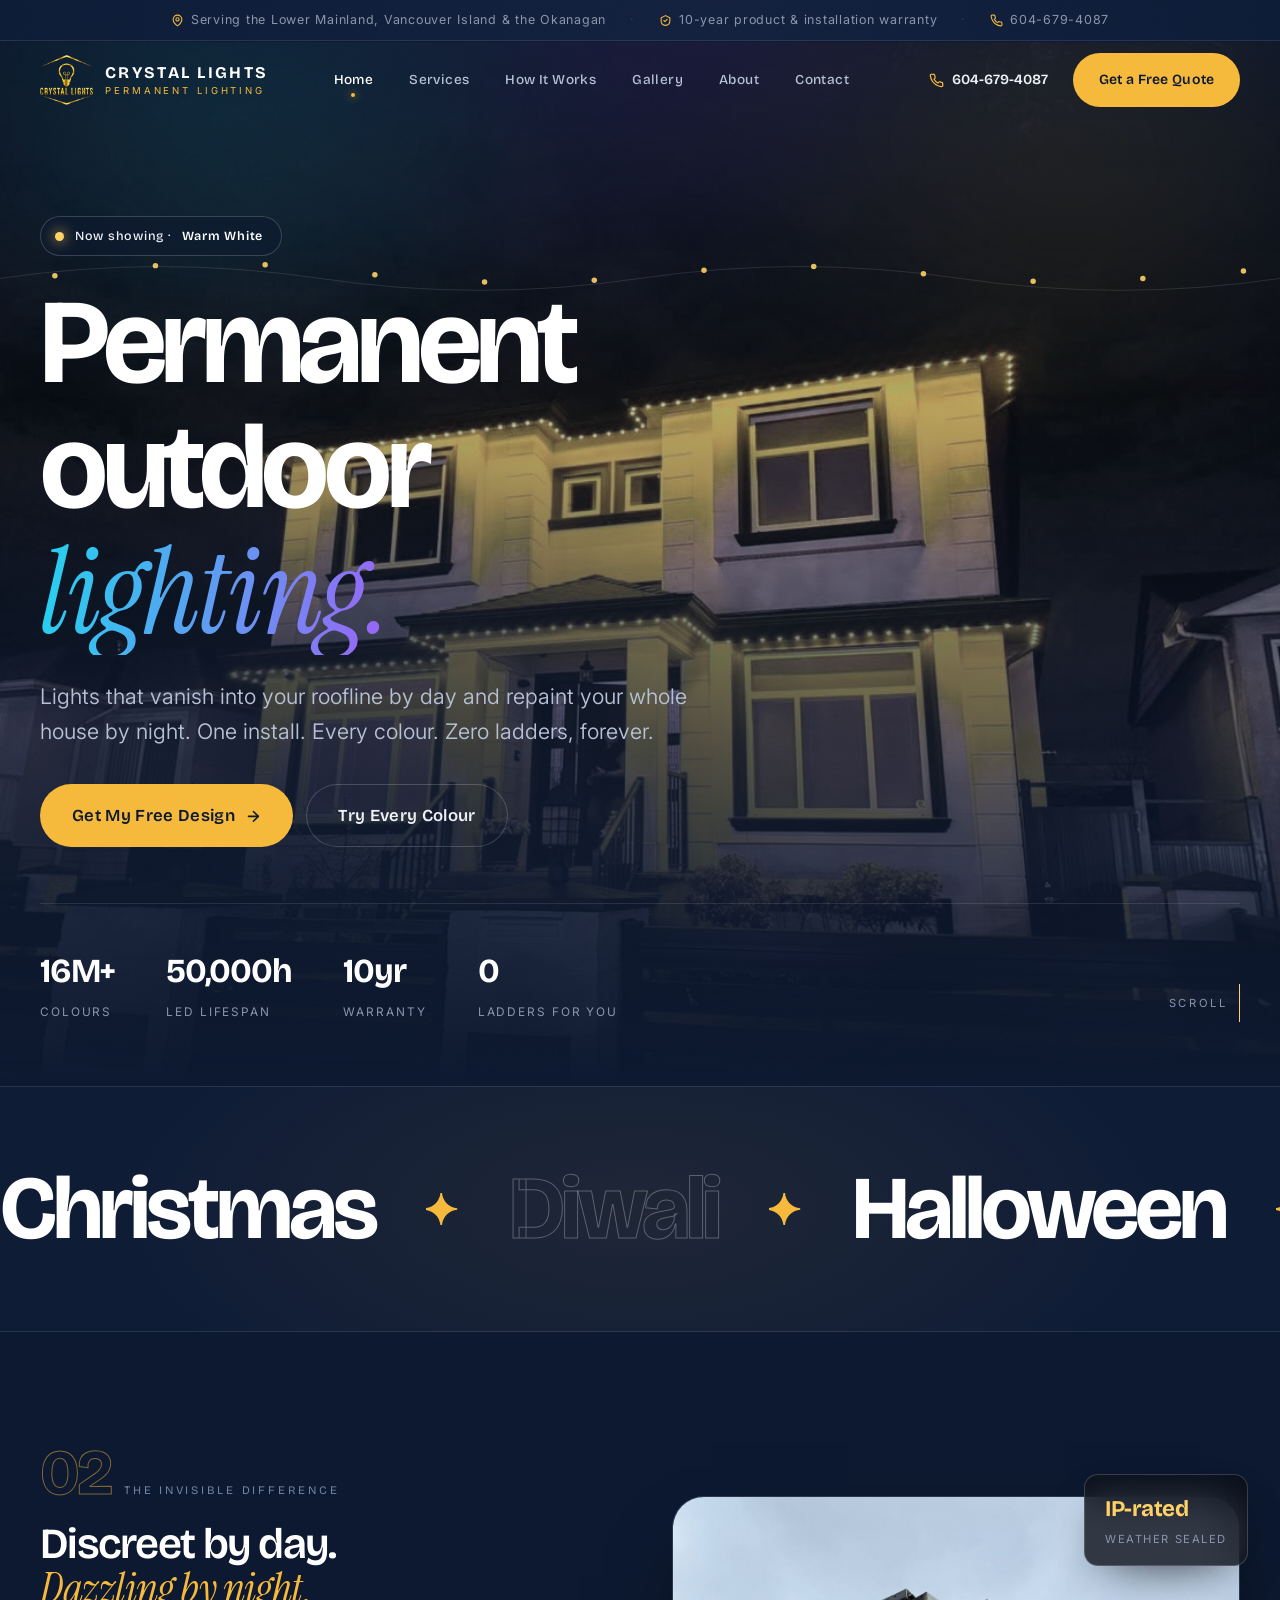
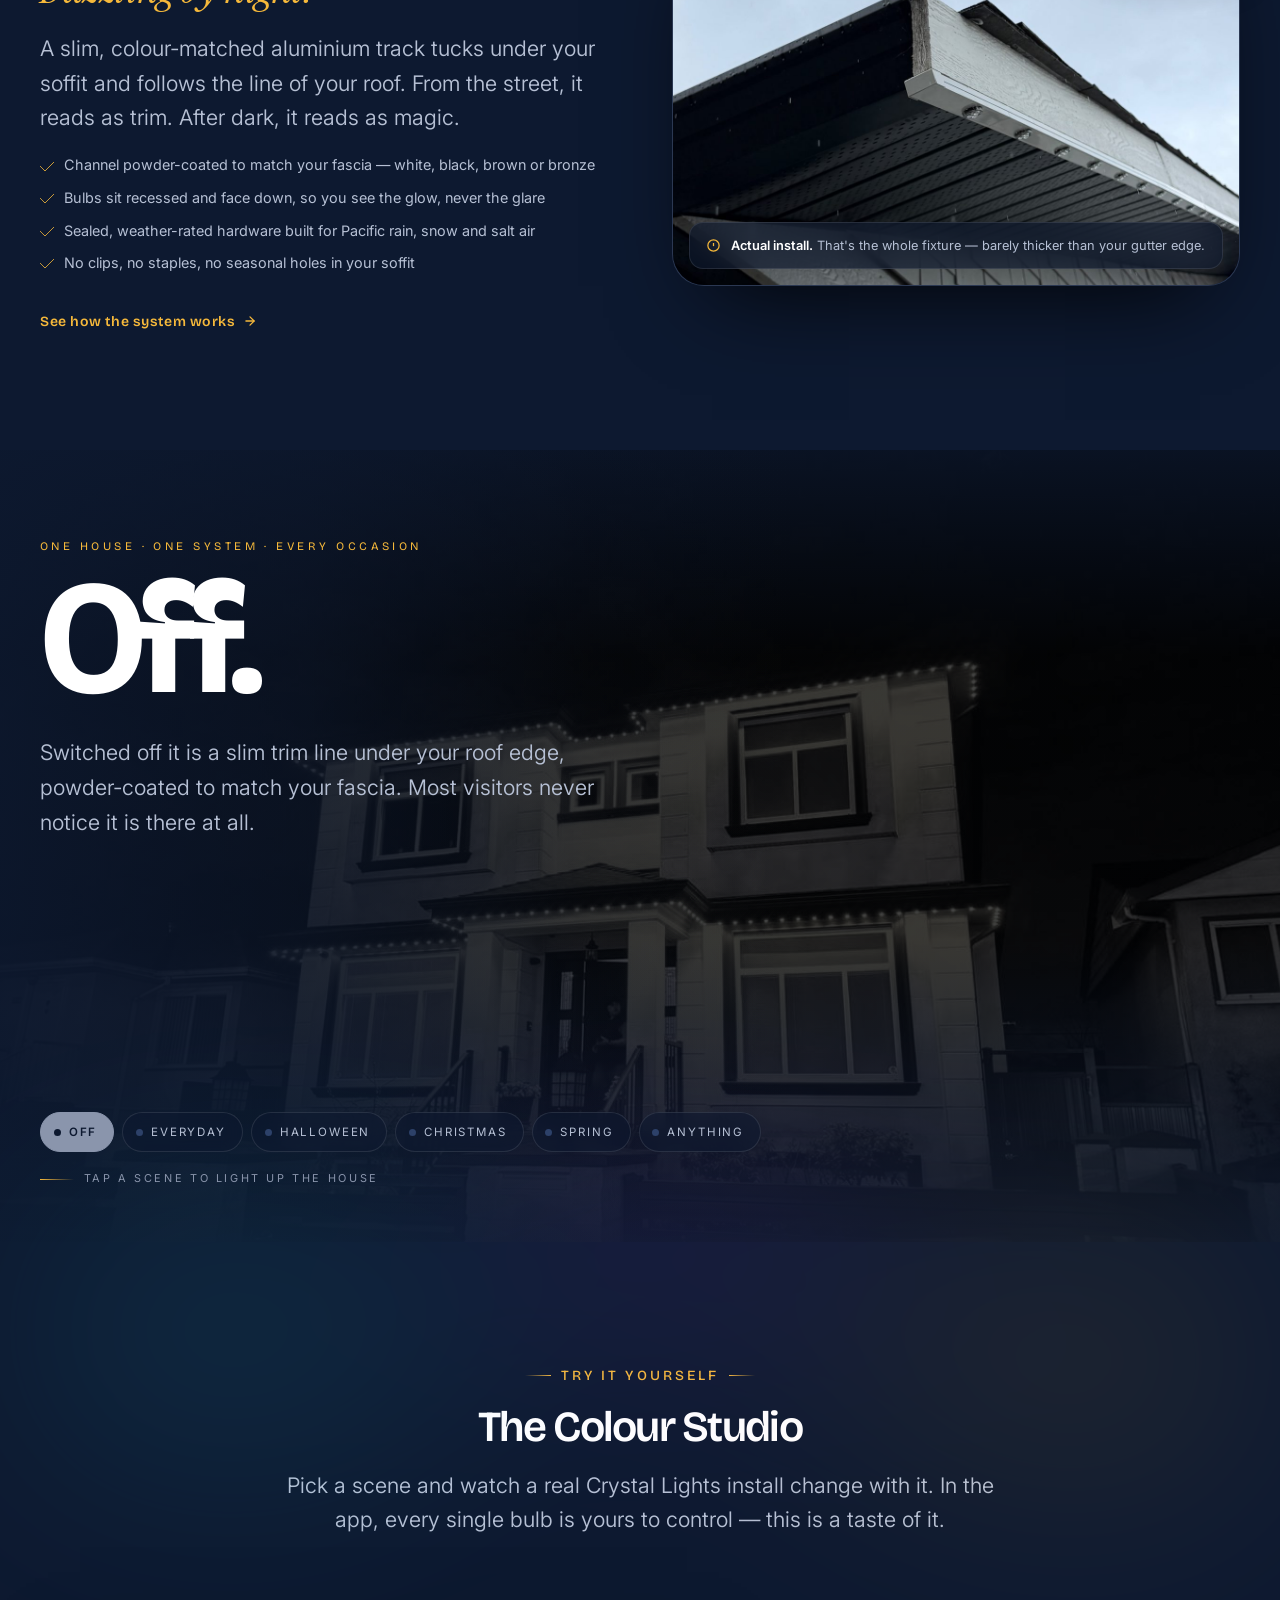
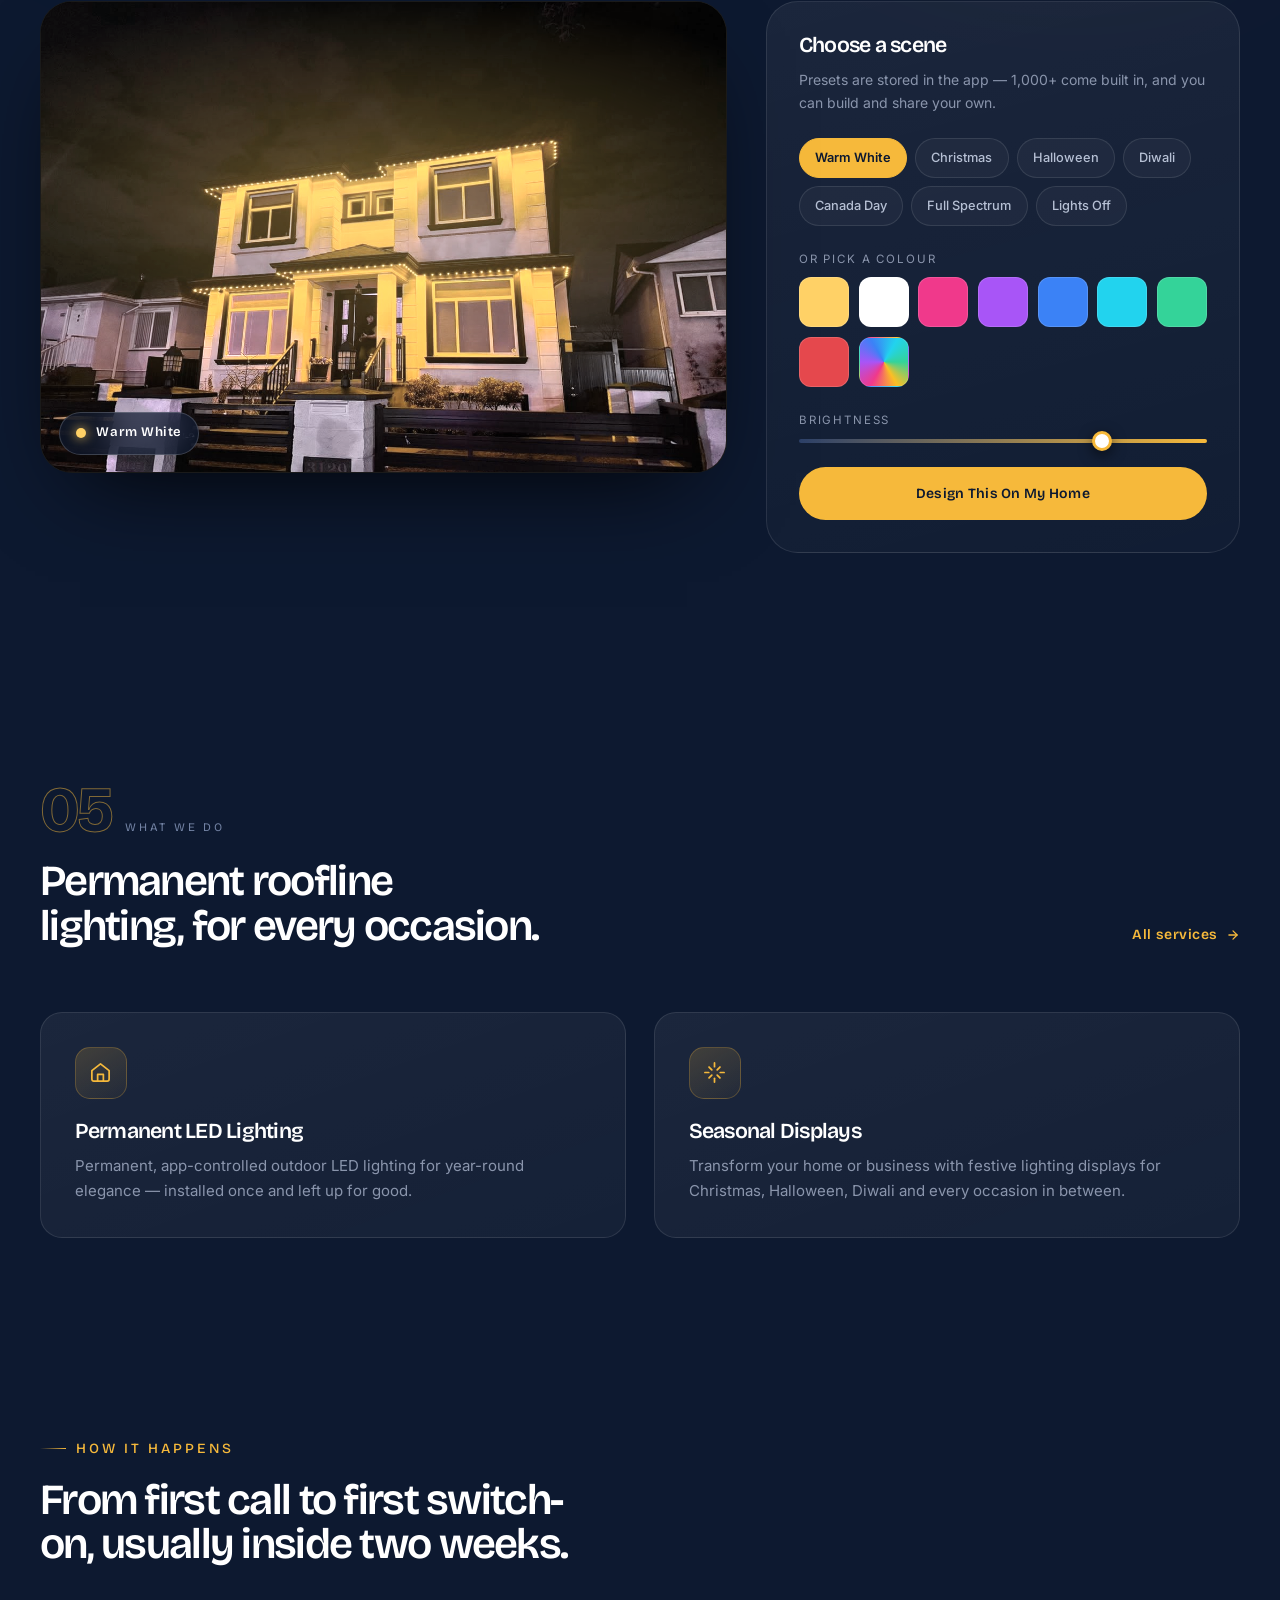
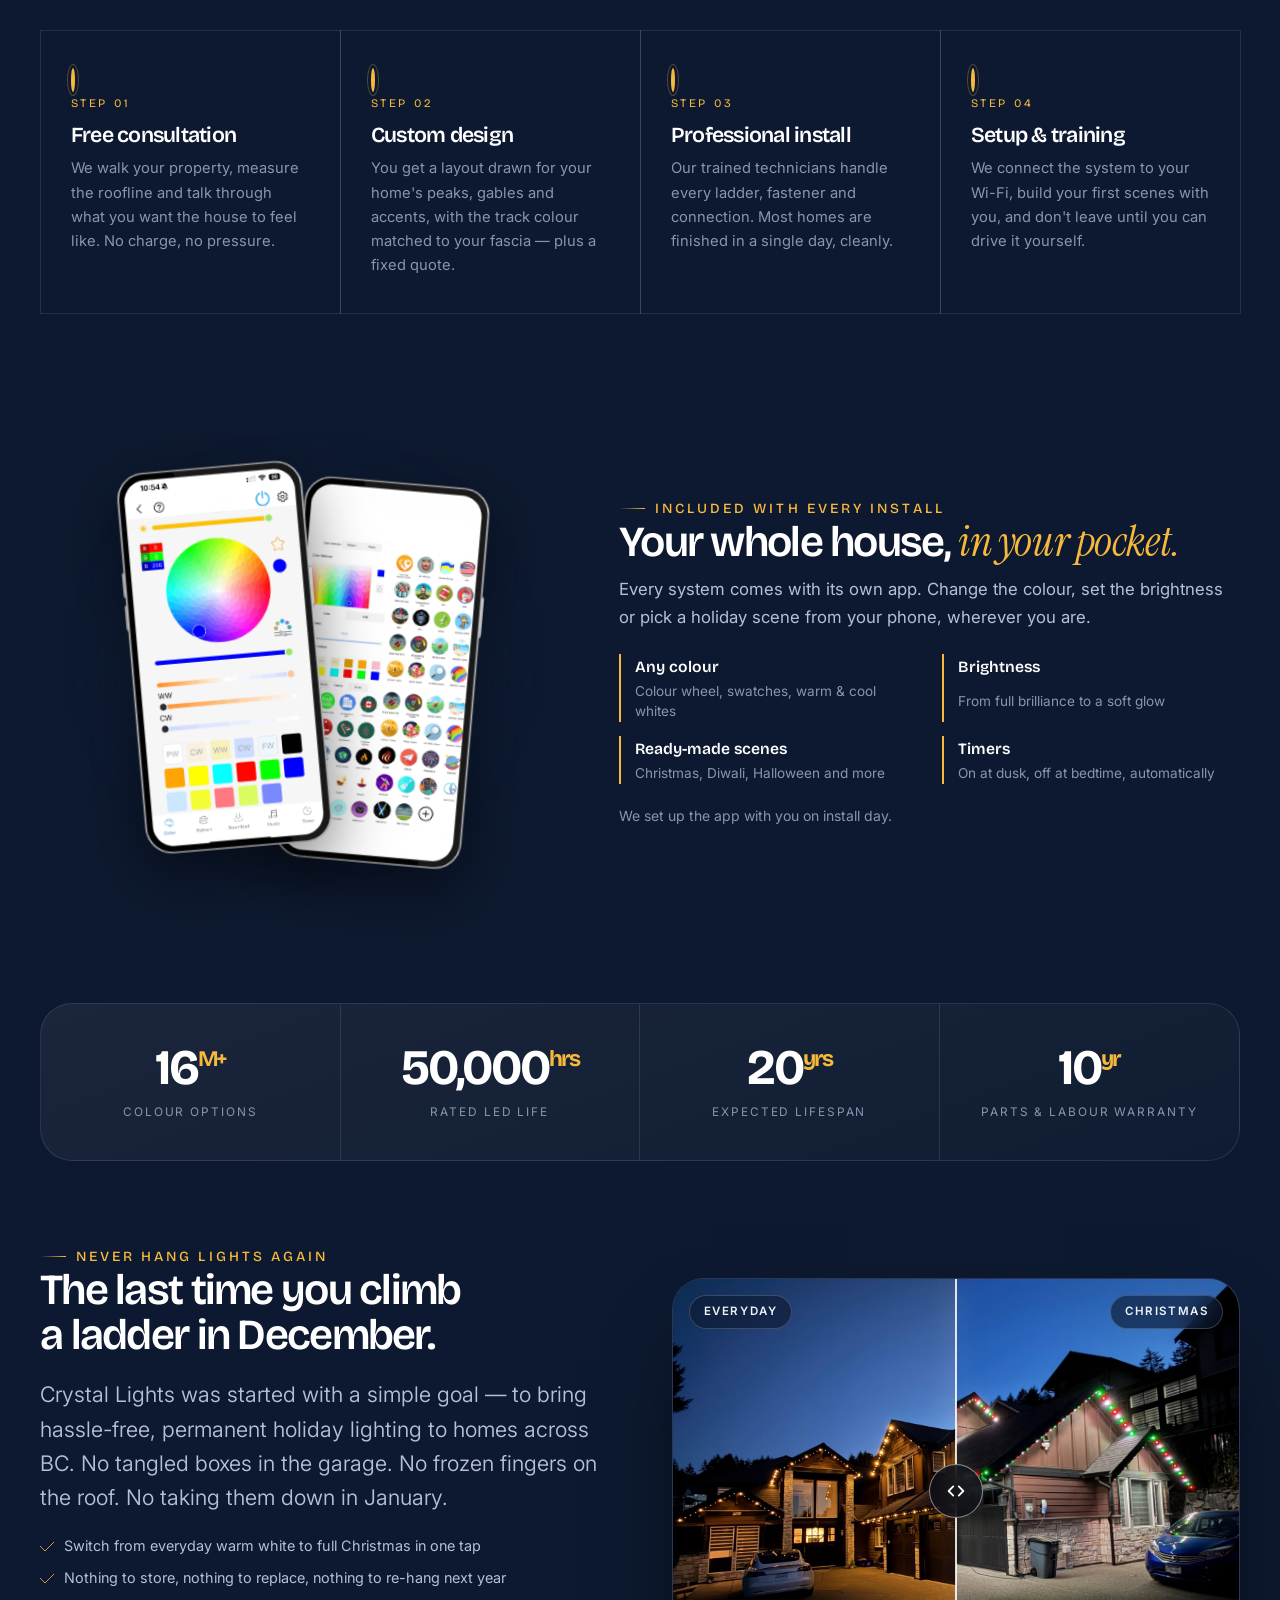
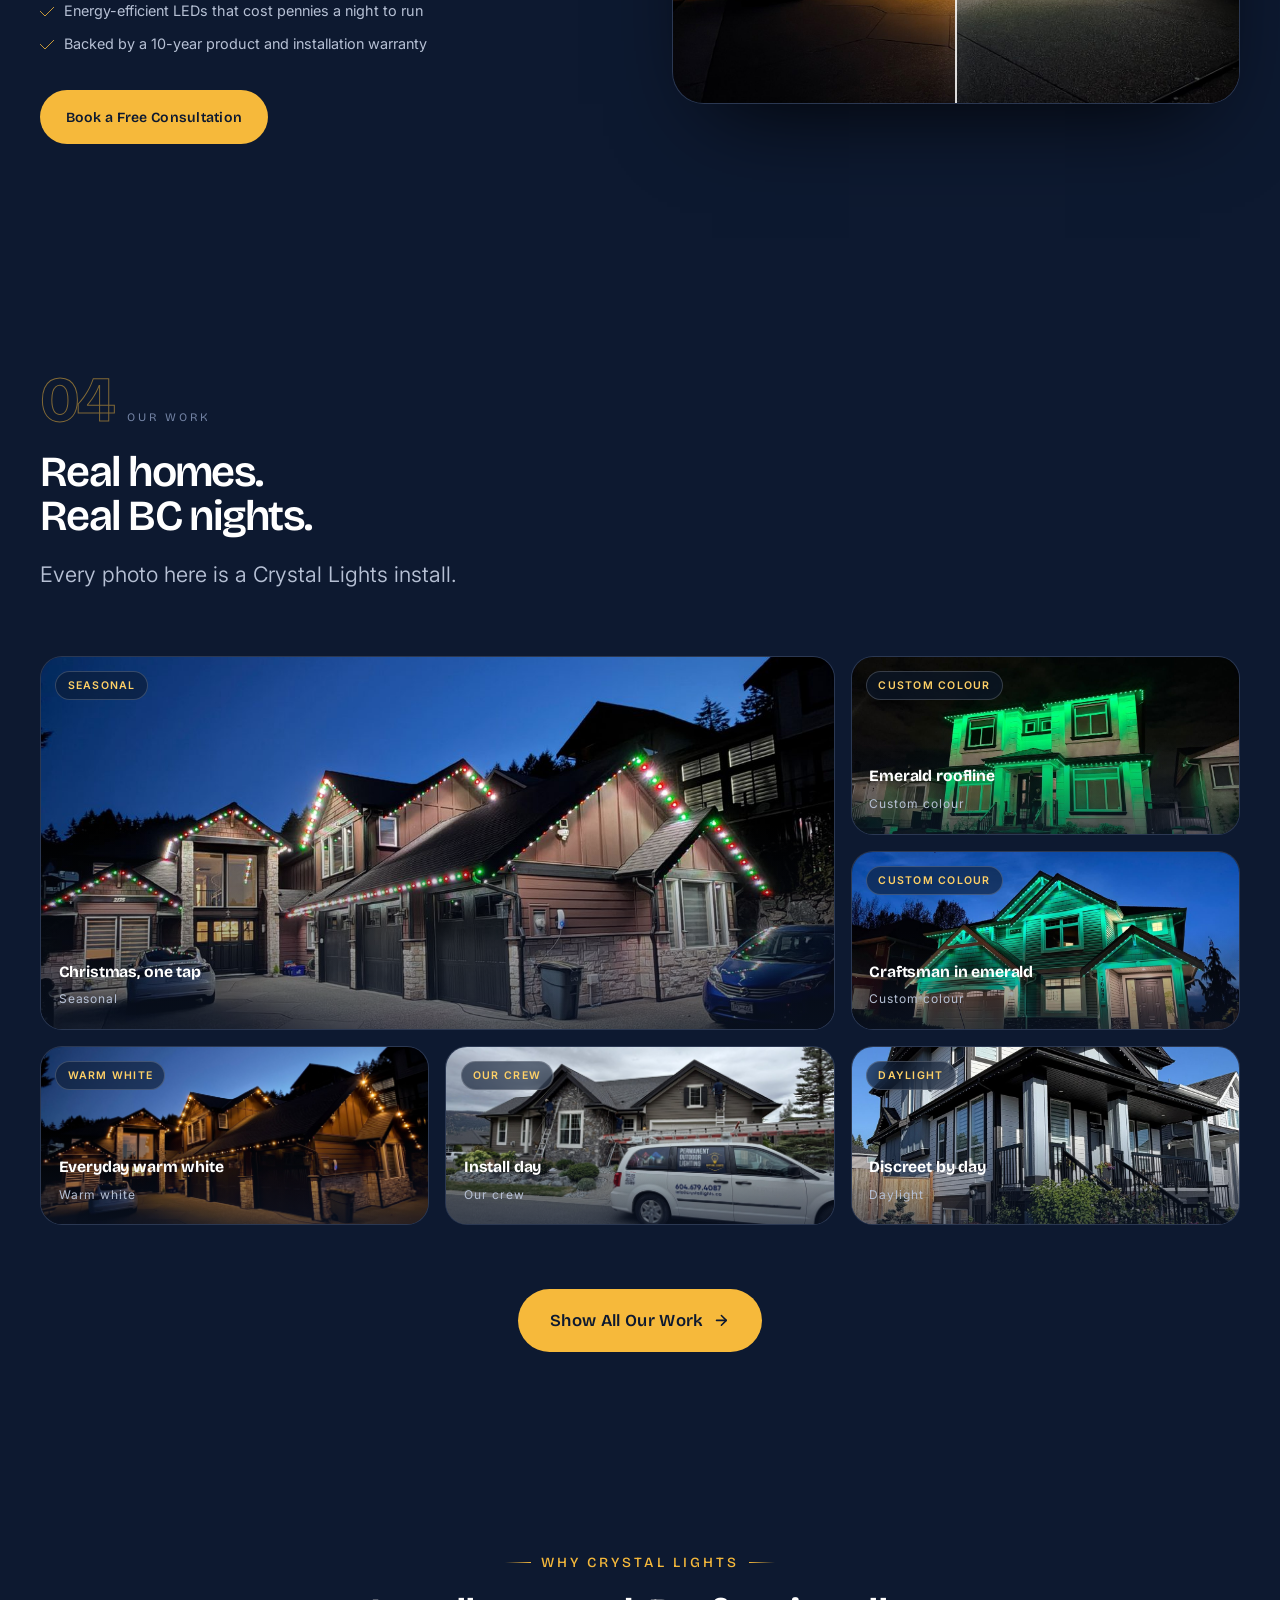
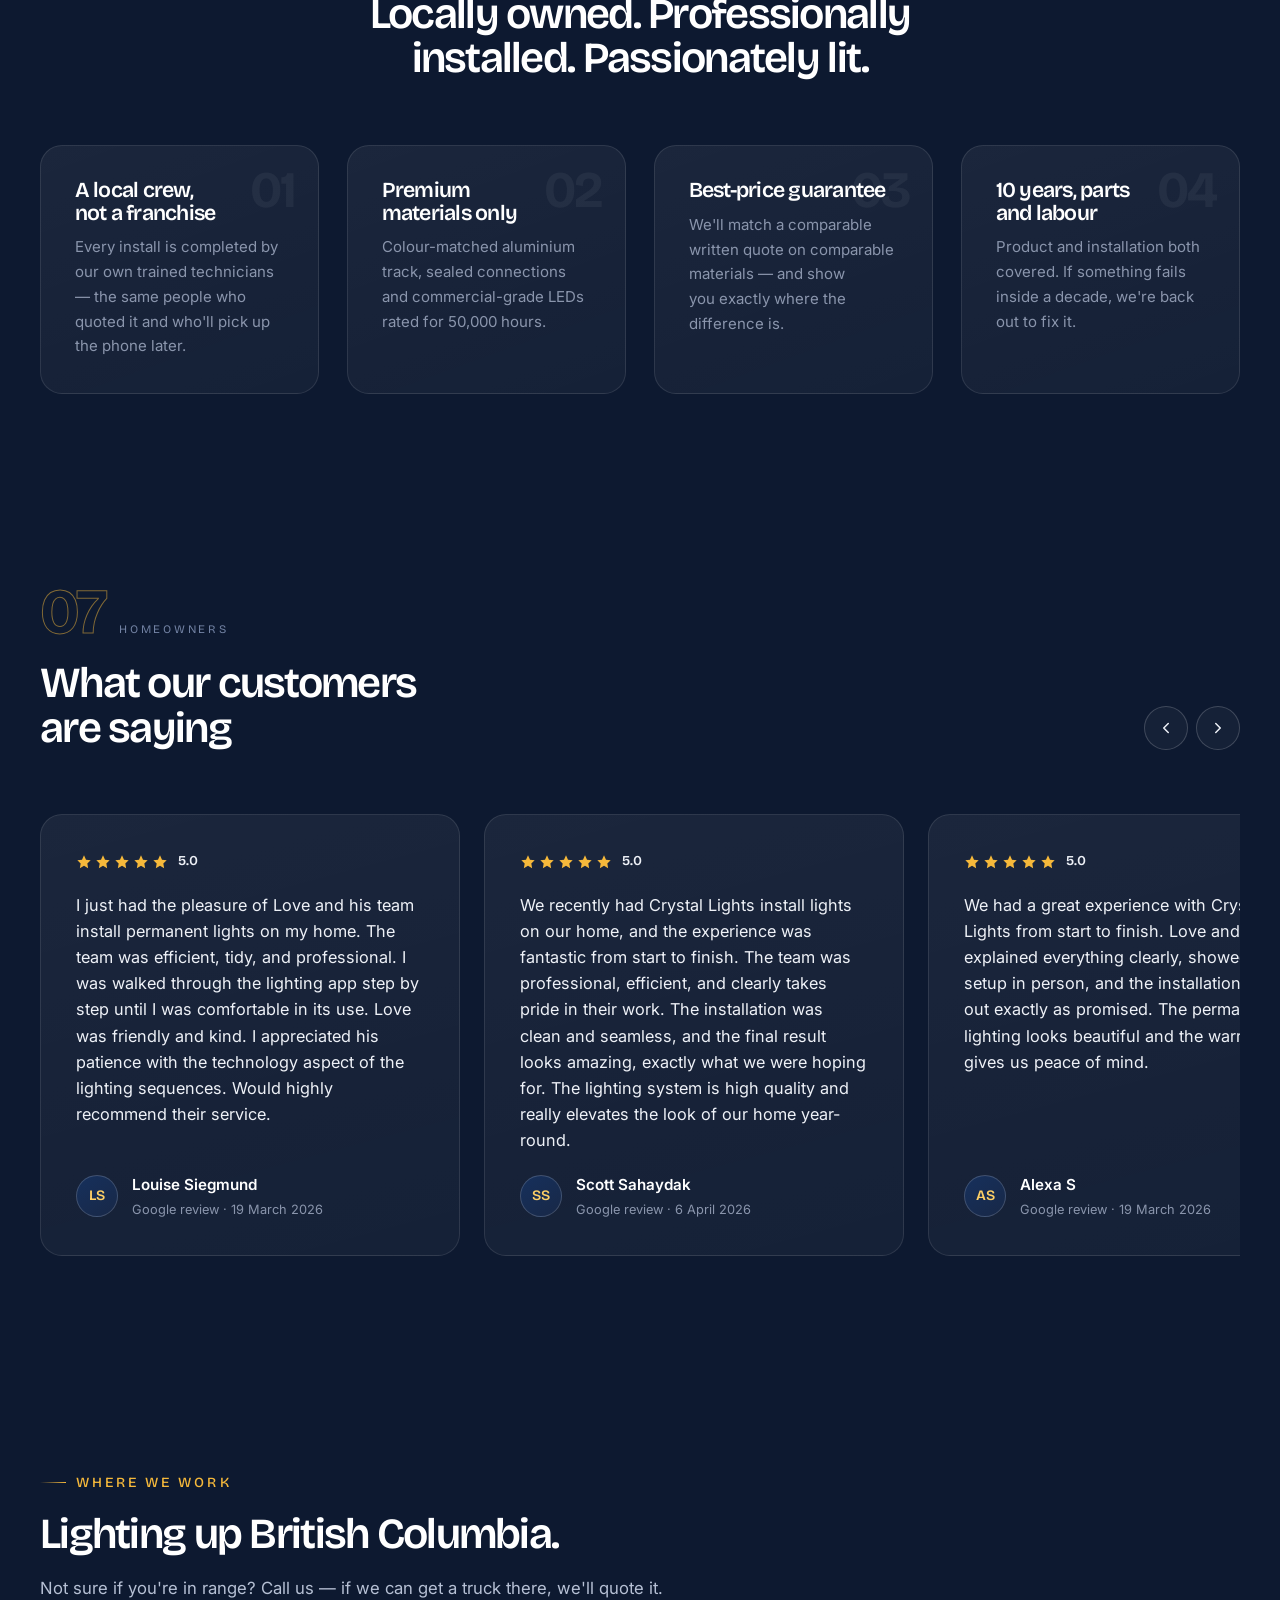
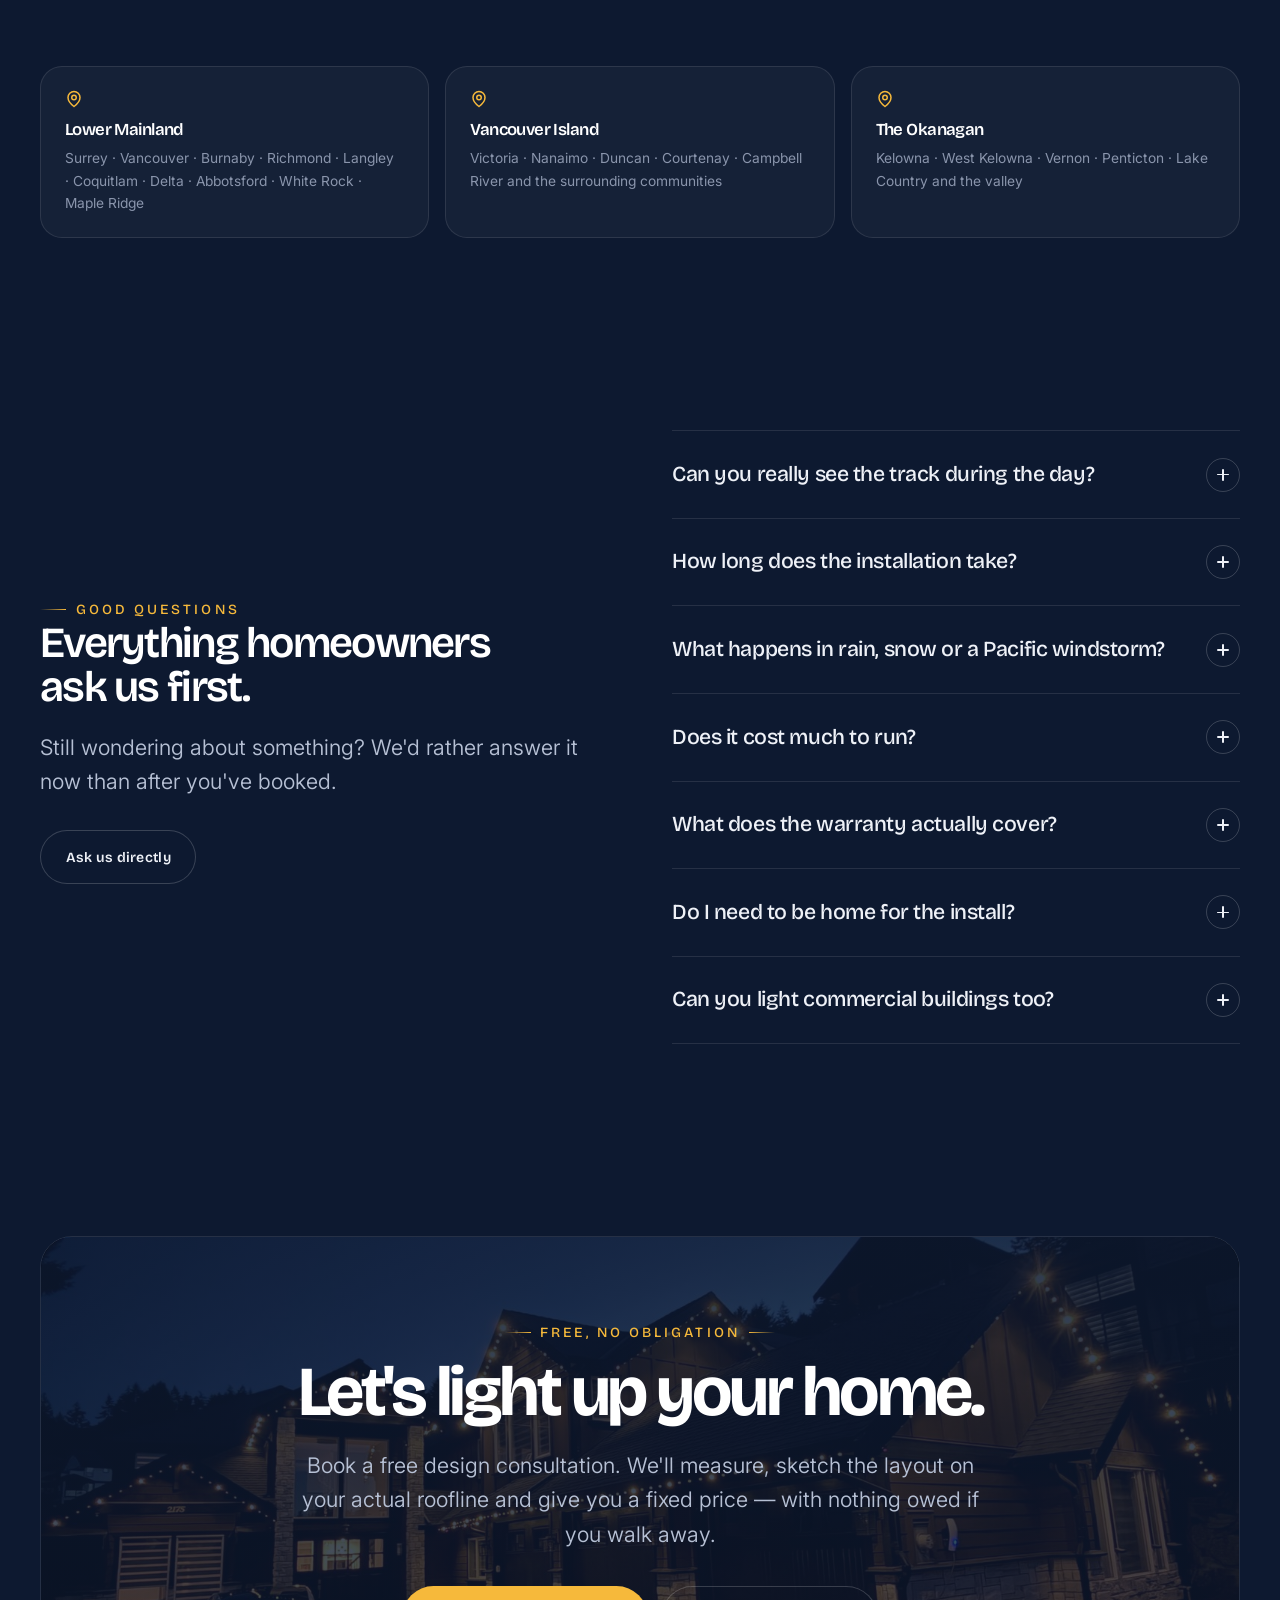
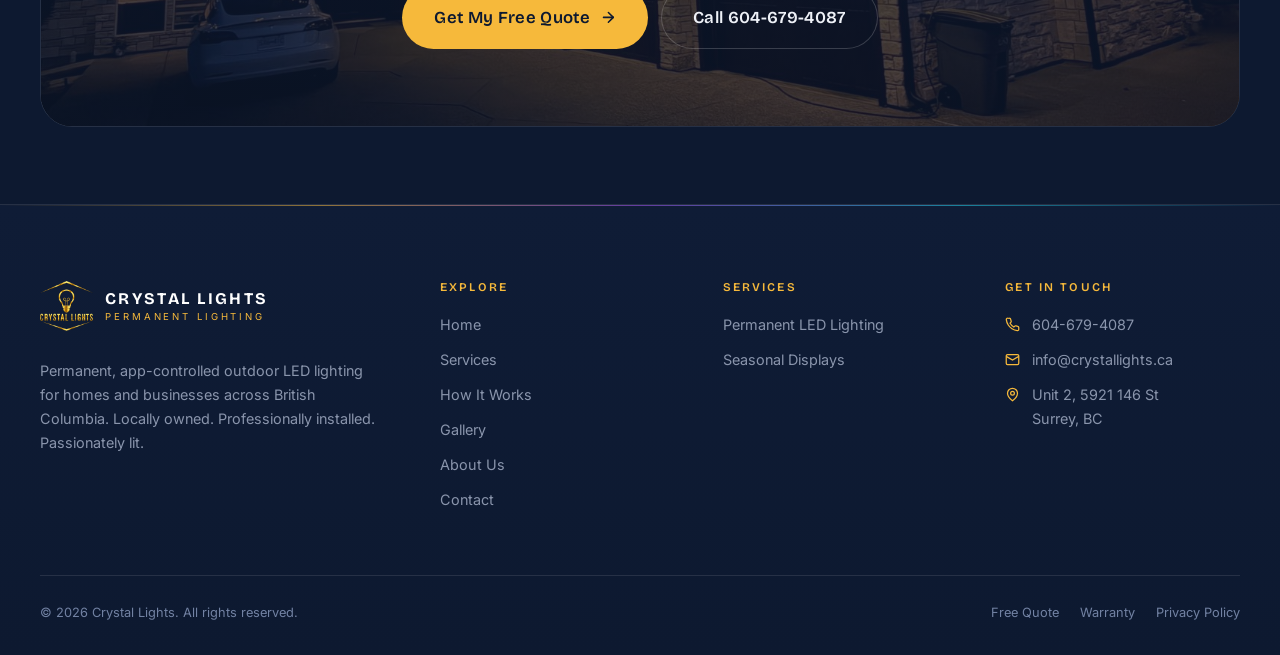
==== index.html @ 899b17d7 "Client revisions: hero copy, app section, scenes, gallery, quote form, reviews Homepage - Hero headl" ====
<!DOCTYPE html>
<html lang="en-CA">
<head>
<meta charset="utf-8">
<meta name="viewport" content="width=device-width, initial-scale=1">
<title>Crystal Lights | Permanent Outdoor LED Lighting in British Columbia</title>
<meta name="description" content="Permanent, app-controlled outdoor LED lighting for BC homes. Invisible by day, brilliant by night. 16 million colours, 10-year warranty, professionally installed across the Lower Mainland, Vancouver Island and the Okanagan.">
<meta name="theme-color" content="#0D1930">
<link rel="canonical" href="https://crystallights.ca/">

<meta property="og:type" content="website">
<meta property="og:title" content="Crystal Lights | Permanent Outdoor LED Lighting in BC">
<meta property="og:description" content="No ladders. No tangles. No taking them down. One professional install, endless colour — controlled from your phone.">
<meta property="og:image" content="assets/img/gallery/home-green.jpg">
<meta property="og:url" content="https://crystallights.ca/">

<link rel="preconnect" href="https://fonts.googleapis.com">
<link rel="preconnect" href="https://fonts.gstatic.com" crossorigin>
<link href="https://fonts.googleapis.com/css2?family=Bricolage+Grotesque:opsz,wght@12..96,300..800&family=Inter:wght@300;400;500;600;700&family=Instrument+Serif:ital@0;1&display=swap" rel="stylesheet">
<link rel="icon" type="image/png" href="assets/img/favicon.png">
<link rel="stylesheet" href="assets/css/style.css?v=20260917c">

<script type="application/ld+json">
{
  "@context": "https://schema.org",
  "@type": "HomeAndConstructionBusiness",
  "name": "Crystal Lights",
  "description": "Permanent, app-controlled outdoor LED lighting installed across British Columbia.",
  "url": "https://crystallights.ca/",
  "telephone": "+1-604-679-4087",
  "email": "info@crystallights.ca",
  "address": {
    "@type": "PostalAddress",
    "streetAddress": "Unit 2, 5921 146 St",
    "addressLocality": "Surrey",
    "addressRegion": "BC",
    "addressCountry": "CA"
  },
  "areaServed": ["Lower Mainland, BC", "Vancouver Island, BC", "Okanagan, BC"],
  "slogan": "Bring Your Home to Life — Every Night"
}
</script>
</head>
<body>
<div class="grain" aria-hidden="true"></div>
<a class="skip-link" href="#main">Skip to content</a>

<!-- Lights-on intro: runs once per session, skippable, removed from the DOM after. -->
<div class="ignite" data-ignite aria-hidden="true">
  <span class="ignite__mark">Crystal Lights</span>
</div>

<!-- ========================= TOP BAR ========================= -->
<div class="topbar">
  <div class="shell topbar__inner">
    <span class="topbar__item">
      <svg viewBox="0 0 24 24" fill="none" stroke="currentColor" stroke-width="2" stroke-linecap="round"><path d="M20 10c0 6-8 12-8 12s-8-6-8-12a8 8 0 0 1 16 0Z"/><circle cx="12" cy="10" r="3"/></svg>
      Serving the Lower Mainland, Vancouver Island &amp; the Okanagan
    </span>
    <span class="topbar__sep">·</span>
    <span class="topbar__item topbar__item--hide-sm">
      <svg viewBox="0 0 24 24" fill="none" stroke="currentColor" stroke-width="2" stroke-linecap="round"><path d="m9 12 2 2 4-4"/><path d="M12 3 4 7v6c0 5 3.5 7.7 8 8 4.5-.3 8-3 8-8V7l-8-4Z"/></svg>
      10-year product &amp; installation warranty
    </span>
    <span class="topbar__sep">·</span>
    <a class="topbar__item topbar__item--hide-sm" href="tel:+16046794087">
      <svg viewBox="0 0 24 24" fill="none" stroke="currentColor" stroke-width="2" stroke-linecap="round"><path d="M22 16.9v3a2 2 0 0 1-2.2 2 19.8 19.8 0 0 1-8.6-3.1 19.5 19.5 0 0 1-6-6A19.8 19.8 0 0 1 2.1 4.2 2 2 0 0 1 4.1 2h3a2 2 0 0 1 2 1.7c.1 1 .4 1.9.7 2.8a2 2 0 0 1-.5 2.1L8.1 9.9a16 16 0 0 0 6 6l1.3-1.2a2 2 0 0 1 2.1-.5c.9.3 1.8.6 2.8.7a2 2 0 0 1 1.7 2Z"/></svg>
      604-679-4087
    </a>
  </div>
</div>

<!-- ========================= HEADER ========================= -->
<header class="site-header">
  <div class="shell nav">
    <a class="brand" href="index.html" aria-label="Crystal Lights — home">
      <img class="brand__img" src="assets/img/logo.png" alt="" aria-hidden="true" width="170" height="160">
      <span class="brand__text">
        <span class="brand__name">Crystal Lights</span>
        <span class="brand__tag">Permanent Lighting</span>
      </span>
    </a>

    <nav aria-label="Primary">
      <ul class="nav__menu">
        <li><a class="nav__link" href="index.html" aria-current="page">Home</a></li>
        <li><a class="nav__link" href="services.html">Services</a></li>
        <li><a class="nav__link" href="how-it-works.html">How It Works</a></li>
        <li><a class="nav__link" href="gallery.html">Gallery</a></li>
        <li><a class="nav__link" href="about.html">About</a></li>
        <li><a class="nav__link" href="contact.html">Contact</a></li>
      </ul>
    </nav>

    <div class="nav__actions">
      <a class="nav__phone" href="tel:+16046794087">
        <svg viewBox="0 0 24 24" fill="none" stroke="currentColor" stroke-width="2" stroke-linecap="round"><path d="M22 16.9v3a2 2 0 0 1-2.2 2 19.8 19.8 0 0 1-8.6-3.1 19.5 19.5 0 0 1-6-6A19.8 19.8 0 0 1 2.1 4.2 2 2 0 0 1 4.1 2h3a2 2 0 0 1 2 1.7c.1 1 .4 1.9.7 2.8a2 2 0 0 1-.5 2.1L8.1 9.9a16 16 0 0 0 6 6l1.3-1.2a2 2 0 0 1 2.1-.5c.9.3 1.8.6 2.8.7a2 2 0 0 1 1.7 2Z"/></svg>
        604-679-4087
      </a>
      <a class="btn" href="contact.html">Get a Free Quote</a>
      <button class="burger" type="button" data-burger aria-expanded="false" aria-label="Open menu" aria-controls="drawer">
        <span></span><span></span><span></span>
      </button>
    </div>
  </div>
</header>

<!-- ========================= MOBILE DRAWER ========================= -->
<div class="drawer" id="drawer" data-drawer>
  <div class="drawer__top">
    <span class="brand">
      <img class="brand__img" src="assets/img/logo.png" alt="" aria-hidden="true" width="170" height="160">
      <span class="brand__text">
        <span class="brand__name">Crystal Lights</span>
        <span class="brand__tag">Permanent Lighting</span>
      </span>
    </span>
    <button class="burger" type="button" data-drawer-close aria-expanded="true" aria-label="Close menu">
      <span></span><span></span><span></span>
    </button>
  </div>

  <nav aria-label="Mobile">
    <ul class="drawer__menu">
      <li><a href="index.html" aria-current="page"><span>01</span>Home</a></li>
      <li><a href="services.html"><span>02</span>Services</a></li>
      <li><a href="how-it-works.html"><span>03</span>How It Works</a></li>
      <li><a href="gallery.html"><span>04</span>Gallery</a></li>
      <li><a href="about.html"><span>05</span>About</a></li>
      <li><a href="contact.html"><span>06</span>Contact</a></li>
    </ul>
  </nav>

  <div class="drawer__foot">
    <div class="drawer__contact">
      <a href="tel:+16046794087">604-679-4087</a>
      <a href="mailto:info@crystallights.ca">info@crystallights.ca</a>
      <span class="muted small">Unit 2, 5921 146 St, Surrey, BC</span>
    </div>
    <a class="btn btn--block" href="contact.html">Book a Free Design Consult</a>
  </div>
</div>

<main id="main">

<!-- ========================= HERO ========================= -->
<section class="hero">
  <div class="hero__media" aria-hidden="true">
    <img src="assets/img/gallery/home-green.jpg" alt="" fetchpriority="high" data-hero-relight>
  </div>
  <div class="hero__scrim" aria-hidden="true"></div>
  <div class="aurora" aria-hidden="true"></div>

  <div class="strand" aria-hidden="true">
    <svg viewBox="0 0 1400 60" preserveAspectRatio="none">
      <path d="M0 30 Q 175 4 350 30 T 700 30 T 1050 30 T 1400 30" fill="none" stroke="rgba(255,255,255,.14)" stroke-width="1"/>
      <g fill="#ffd166">
        <circle cx="60" cy="27" r="3" style="animation-delay:0s"/>
        <circle cx="170" cy="16" r="3" style="animation-delay:.18s"/>
        <circle cx="290" cy="15" r="3" style="animation-delay:.36s"/>
        <circle cx="410" cy="26" r="3" style="animation-delay:.54s"/>
        <circle cx="530" cy="34" r="3" style="animation-delay:.72s"/>
        <circle cx="650" cy="32" r="3" style="animation-delay:.9s"/>
        <circle cx="770" cy="21" r="3" style="animation-delay:1.08s"/>
        <circle cx="890" cy="17" r="3" style="animation-delay:1.26s"/>
        <circle cx="1010" cy="25" r="3" style="animation-delay:1.44s"/>
        <circle cx="1130" cy="33" r="3" style="animation-delay:1.62s"/>
        <circle cx="1250" cy="30" r="3" style="animation-delay:1.8s"/>
        <circle cx="1360" cy="22" r="3" style="animation-delay:1.98s"/>
      </g>
    </svg>
  </div>

  <div class="shell hero__inner">
    <div>
      <span class="hero__scene">
        <i aria-hidden="true" data-hero-hue></i>
        Now showing · <b data-hero-scene>Warm White</b>
      </span>

      <h1 class="hero__title">
        <span class="line"><span>Permanent</span></span>
        <span class="line"><span>outdoor</span></span>
        <span class="line"><span class="accent spectrum-text">lighting.</span></span>
      </h1>

      <p class="hero__sub">
        Lights that vanish into your roofline by day and repaint your whole house by
        night. One install. Every colour. Zero ladders, forever.
      </p>

      <div class="hero__cta">
        <a class="btn btn--lg" href="contact.html" data-magnetic>
          Get My Free Design
          <svg viewBox="0 0 24 24" fill="none" stroke="currentColor" stroke-width="2.2" stroke-linecap="round" stroke-linejoin="round"><path d="M5 12h14"/><path d="m12 5 7 7-7 7"/></svg>
        </a>
        <a class="btn btn--ghost btn--lg" href="#studio">Try Every Colour</a>
      </div>
    </div>

    <div class="hero__foot">
      <dl class="hero__stats">
        <div class="hero__stat"><dt><span data-count="16" data-suffix="M+">0</span></dt><dd>Colours</dd></div>
        <div class="hero__stat"><dt><span data-count="50000" data-suffix="h">0</span></dt><dd>LED lifespan</dd></div>
        <div class="hero__stat"><dt><span data-count="10" data-suffix="yr">0</span></dt><dd>Warranty</dd></div>
        <div class="hero__stat"><dt>0</dt><dd>Ladders for you</dd></div>
      </dl>
      <span class="scroll-cue hide-sm">Scroll <i></i></span>
    </div>
  </div>
</section>

<!-- ========================= MARQUEE ========================= -->
<div class="bigmarquee" aria-hidden="true">
  <div class="bigmarquee__track">
      <span class="bigmarquee__word">Christmas</span>
      <svg class="bigmarquee__star" viewBox="0 0 24 24" fill="currentColor" aria-hidden="true"><path d="M12 0c.6 6.2 5.2 10.8 11.4 11.4v1.2C17.2 13.2 12.6 17.8 12 24h-1.2C10.2 17.8 5.6 13.2-.6 12.6v-1.2C5.6 10.8 10.2 6.2 10.8 0Z"/></svg>
      <span class="bigmarquee__word bigmarquee__word--ghost">Diwali</span>
      <svg class="bigmarquee__star" viewBox="0 0 24 24" fill="currentColor" aria-hidden="true"><path d="M12 0c.6 6.2 5.2 10.8 11.4 11.4v1.2C17.2 13.2 12.6 17.8 12 24h-1.2C10.2 17.8 5.6 13.2-.6 12.6v-1.2C5.6 10.8 10.2 6.2 10.8 0Z"/></svg>
      <span class="bigmarquee__word">Halloween</span>
      <svg class="bigmarquee__star" viewBox="0 0 24 24" fill="currentColor" aria-hidden="true"><path d="M12 0c.6 6.2 5.2 10.8 11.4 11.4v1.2C17.2 13.2 12.6 17.8 12 24h-1.2C10.2 17.8 5.6 13.2-.6 12.6v-1.2C5.6 10.8 10.2 6.2 10.8 0Z"/></svg>
      <span class="bigmarquee__word bigmarquee__word--ghost">Canada Day</span>
      <svg class="bigmarquee__star" viewBox="0 0 24 24" fill="currentColor" aria-hidden="true"><path d="M12 0c.6 6.2 5.2 10.8 11.4 11.4v1.2C17.2 13.2 12.6 17.8 12 24h-1.2C10.2 17.8 5.6 13.2-.6 12.6v-1.2C5.6 10.8 10.2 6.2 10.8 0Z"/></svg>
      <span class="bigmarquee__word">Game Night</span>
      <svg class="bigmarquee__star" viewBox="0 0 24 24" fill="currentColor" aria-hidden="true"><path d="M12 0c.6 6.2 5.2 10.8 11.4 11.4v1.2C17.2 13.2 12.6 17.8 12 24h-1.2C10.2 17.8 5.6 13.2-.6 12.6v-1.2C5.6 10.8 10.2 6.2 10.8 0Z"/></svg>
      <span class="bigmarquee__word bigmarquee__word--ghost">Birthdays</span>
      <svg class="bigmarquee__star" viewBox="0 0 24 24" fill="currentColor" aria-hidden="true"><path d="M12 0c.6 6.2 5.2 10.8 11.4 11.4v1.2C17.2 13.2 12.6 17.8 12 24h-1.2C10.2 17.8 5.6 13.2-.6 12.6v-1.2C5.6 10.8 10.2 6.2 10.8 0Z"/></svg>
      <span class="bigmarquee__word">Every Tuesday</span>
      <svg class="bigmarquee__star" viewBox="0 0 24 24" fill="currentColor" aria-hidden="true"><path d="M12 0c.6 6.2 5.2 10.8 11.4 11.4v1.2C17.2 13.2 12.6 17.8 12 24h-1.2C10.2 17.8 5.6 13.2-.6 12.6v-1.2C5.6 10.8 10.2 6.2 10.8 0Z"/></svg>
      <span class="bigmarquee__word">Christmas</span>
      <svg class="bigmarquee__star" viewBox="0 0 24 24" fill="currentColor" aria-hidden="true"><path d="M12 0c.6 6.2 5.2 10.8 11.4 11.4v1.2C17.2 13.2 12.6 17.8 12 24h-1.2C10.2 17.8 5.6 13.2-.6 12.6v-1.2C5.6 10.8 10.2 6.2 10.8 0Z"/></svg>
      <span class="bigmarquee__word bigmarquee__word--ghost">Diwali</span>
      <svg class="bigmarquee__star" viewBox="0 0 24 24" fill="currentColor" aria-hidden="true"><path d="M12 0c.6 6.2 5.2 10.8 11.4 11.4v1.2C17.2 13.2 12.6 17.8 12 24h-1.2C10.2 17.8 5.6 13.2-.6 12.6v-1.2C5.6 10.8 10.2 6.2 10.8 0Z"/></svg>
      <span class="bigmarquee__word">Halloween</span>
      <svg class="bigmarquee__star" viewBox="0 0 24 24" fill="currentColor" aria-hidden="true"><path d="M12 0c.6 6.2 5.2 10.8 11.4 11.4v1.2C17.2 13.2 12.6 17.8 12 24h-1.2C10.2 17.8 5.6 13.2-.6 12.6v-1.2C5.6 10.8 10.2 6.2 10.8 0Z"/></svg>
      <span class="bigmarquee__word bigmarquee__word--ghost">Canada Day</span>
      <svg class="bigmarquee__star" viewBox="0 0 24 24" fill="currentColor" aria-hidden="true"><path d="M12 0c.6 6.2 5.2 10.8 11.4 11.4v1.2C17.2 13.2 12.6 17.8 12 24h-1.2C10.2 17.8 5.6 13.2-.6 12.6v-1.2C5.6 10.8 10.2 6.2 10.8 0Z"/></svg>
      <span class="bigmarquee__word">Game Night</span>
      <svg class="bigmarquee__star" viewBox="0 0 24 24" fill="currentColor" aria-hidden="true"><path d="M12 0c.6 6.2 5.2 10.8 11.4 11.4v1.2C17.2 13.2 12.6 17.8 12 24h-1.2C10.2 17.8 5.6 13.2-.6 12.6v-1.2C5.6 10.8 10.2 6.2 10.8 0Z"/></svg>
      <span class="bigmarquee__word bigmarquee__word--ghost">Birthdays</span>
      <svg class="bigmarquee__star" viewBox="0 0 24 24" fill="currentColor" aria-hidden="true"><path d="M12 0c.6 6.2 5.2 10.8 11.4 11.4v1.2C17.2 13.2 12.6 17.8 12 24h-1.2C10.2 17.8 5.6 13.2-.6 12.6v-1.2C5.6 10.8 10.2 6.2 10.8 0Z"/></svg>
      <span class="bigmarquee__word">Every Tuesday</span>
      <svg class="bigmarquee__star" viewBox="0 0 24 24" fill="currentColor" aria-hidden="true"><path d="M12 0c.6 6.2 5.2 10.8 11.4 11.4v1.2C17.2 13.2 12.6 17.8 12 24h-1.2C10.2 17.8 5.6 13.2-.6 12.6v-1.2C5.6 10.8 10.2 6.2 10.8 0Z"/></svg>
  </div>
</div>

<!-- ========================= DISCREET BY DAY ========================= -->
<section class="section">
  <div class="shell split">
    <div data-reveal>
      <span class="secmark"><b>02</b> The invisible difference</span>
      <h2 class="h2">Discreet by day.<br><span class="accent gold">Dazzling by night.</span></h2>
      <p class="lede mt-sm">
        A slim, colour-matched aluminium track tucks under your soffit and follows the line
        of your roof. From the street, it reads as trim. After dark, it reads as magic.
      </p>
      <ul class="ticks">
        <li>Channel powder-coated to match your fascia — white, black, brown or bronze</li>
        <li>Bulbs sit recessed and face down, so you see the glow, never the glare</li>
        <li>Sealed, weather-rated hardware built for Pacific rain, snow and salt air</li>
        <li>No clips, no staples, no seasonal holes in your soffit</li>
      </ul>
      <div class="mt-md">
        <a class="link-arrow" href="how-it-works.html">
          See how the system works
          <svg viewBox="0 0 24 24" fill="none" stroke="currentColor" stroke-width="2.2" stroke-linecap="round" stroke-linejoin="round"><path d="M5 12h14"/><path d="m12 5 7 7-7 7"/></svg>
        </a>
      </div>
    </div>

    <div style="position:relative" data-reveal>
      <div class="frame frame--wide">
        <img src="assets/img/gallery/track-detail.jpg" alt="Close-up of the slim aluminium lighting track installed under a home's roofline, with the bulbs recessed and facing down." loading="lazy">
        <span class="frame__caption">
          <svg viewBox="0 0 24 24" width="15" height="15" fill="none" stroke="#f6b93b" stroke-width="2"><circle cx="12" cy="12" r="9"/><path d="M12 8v5"/><path d="M12 16h.01"/></svg>
          <span><b>Actual install.</b> That's the whole fixture — barely thicker than your gutter edge.</span>
        </span>
      </div>
      <div class="float-badge" style="right:-8px; top:-22px">
        <strong>IP-rated</strong>
        <span>Weather sealed</span>
      </div>
    </div>
  </div>
</section>

<!-- ========================= LIGHTING SCENES ========================= -->
<!-- Starts switched off. Visitors pick a scene with the buttons; nothing is tied
     to scrolling. Stops and copy live in the sceneSwitcher module in main.js. -->
<section class="scene" data-scene aria-label="One house, every lighting scene">
  <div class="scene__frame">
    <div class="scene__stage" aria-hidden="true">
      <img src="assets/img/gallery/home-green.jpg" alt="" loading="lazy">
      <span class="scene__glow"></span>
      <span class="scene__scrim"></span>
    </div>

    <div class="scene__inner">
      <div>
        <span class="scene__label">One house · one system · every occasion</span>
        <h2 class="scene__title scene__swap" data-scene-title aria-live="polite">Off.</h2>
        <p class="scene__copy scene__swap" data-scene-copy>Switched off it is a slim trim line under your roof edge, powder-coated to match your fascia. Most visitors never notice it is there at all.</p>
      </div>

      <div class="stack" style="--stack-gap:1.1rem">
        <div class="scene__rail" role="group" aria-label="Choose a lighting scene">
          <button type="button" class="scene__tick is-on" data-scene-stop="0" aria-pressed="true" style="--tick:#8a95ac"><i aria-hidden="true"></i><span>Off</span></button>
          <button type="button" class="scene__tick" data-scene-stop="1" aria-pressed="false" style="--tick:#ffd166"><i aria-hidden="true"></i><span>Everyday</span></button>
          <button type="button" class="scene__tick" data-scene-stop="2" aria-pressed="false" style="--tick:#ff7a1a"><i aria-hidden="true"></i><span>Halloween</span></button>
          <button type="button" class="scene__tick" data-scene-stop="3" aria-pressed="false" style="--tick:#e5484d"><i aria-hidden="true"></i><span>Christmas</span></button>
          <button type="button" class="scene__tick" data-scene-stop="4" aria-pressed="false" style="--tick:#34d399"><i aria-hidden="true"></i><span>Spring</span></button>
          <button type="button" class="scene__tick" data-scene-stop="5" aria-pressed="false" style="--tick:#a855f7"><i aria-hidden="true"></i><span>Anything</span></button>
        </div>
        <span class="scene__hint"><i aria-hidden="true"></i>Tap a scene to light up the house</span>
      </div>
    </div>
  </div>
</section>

<!-- ========================= COLOUR STUDIO ========================= -->
<section class="section" id="studio">
  <div class="aurora" style="opacity:.35" aria-hidden="true"></div>
  <div class="shell">
    <div class="section-head is-center" data-reveal>
      <span class="eyebrow eyebrow--center">Try it yourself</span>
      <h2 class="h2">The Colour Studio</h2>
      <p class="lede">Pick a scene and watch a real Crystal Lights install change with it. In the app, every single bulb is yours to control — this is a taste of it.</p>
    </div>

    <div class="studio mt-lg" data-reveal>
      <div class="studio__stage" data-studio-stage style="--tint:#ffd166">
        <img src="assets/img/gallery/home-green.jpg" alt="A two-storey Vancouver home with its rooflines, gables and porch outlined in colour-changing LED lighting.">
        <span class="studio__glow" aria-hidden="true"></span>
        <span class="studio__label"><i aria-hidden="true"></i><span data-studio-label>Warm White</span></span>
      </div>

      <div class="studio__panel">
        <div>
          <h3>Choose a scene</h3>
          <p class="small muted mt-xs">Presets are stored in the app — 1,000+ come built in, and you can build and share your own.</p>
        </div>

        <div class="presets" role="group" aria-label="Lighting presets">
          <button class="chip" type="button" data-preset="warm" data-colour="#ffd166" aria-pressed="true">Warm White</button>
          <button class="chip" type="button" data-preset="christmas" data-colour="#e5484d">Christmas</button>
          <button class="chip" type="button" data-preset="halloween" data-colour="#ff7a1a">Halloween</button>
          <button class="chip" type="button" data-preset="diwali" data-colour="#ffb020">Diwali</button>
          <button class="chip" type="button" data-preset="canada" data-colour="#ff2d4f">Canada Day</button>
          <button class="chip" type="button" data-preset="spectrum">Full Spectrum</button>
          <button class="chip" type="button" data-preset="off">Lights Off</button>
        </div>

        <div class="field-row">
          <label id="swatch-label">Or pick a colour</label>
          <div class="swatches" role="group" aria-labelledby="swatch-label">
            <button class="swatch" type="button" style="--c:#ffd166" data-swatch="#ffd166" data-name="Warm White" aria-label="Warm white" aria-pressed="false"></button>
            <button class="swatch" type="button" style="--c:#ffffff" data-swatch="#ffffff" data-name="Crisp White" aria-label="Crisp white" aria-pressed="false"></button>
            <button class="swatch" type="button" style="--c:#f0398b" data-swatch="#f0398b" data-name="Magenta" aria-label="Magenta" aria-pressed="false"></button>
            <button class="swatch" type="button" style="--c:#a855f7" data-swatch="#a855f7" data-name="Violet" aria-label="Violet" aria-pressed="false"></button>
            <button class="swatch" type="button" style="--c:#3b82f6" data-swatch="#3b82f6" data-name="Royal Blue" aria-label="Royal blue" aria-pressed="false"></button>
            <button class="swatch" type="button" style="--c:#22d3ee" data-swatch="#22d3ee" data-name="Ice Cyan" aria-label="Ice cyan" aria-pressed="false"></button>
            <button class="swatch" type="button" style="--c:#34d399" data-swatch="#34d399" data-name="Emerald" aria-label="Emerald" aria-pressed="false"></button>
            <button class="swatch" type="button" style="--c:#e5484d" data-swatch="#e5484d" data-name="Ruby Red" aria-label="Ruby red" aria-pressed="false"></button>
            <button class="swatch swatch--spectrum" type="button" data-swatch="spectrum" data-name="Full Spectrum" aria-label="Full spectrum" aria-pressed="false"></button>
          </div>
        </div>

        <div class="field-row">
          <label for="intensity">Brightness</label>
          <input type="range" id="intensity" min="10" max="100" value="78" data-studio-intensity>
        </div>

        <a class="btn btn--block" href="contact.html">Design This On My Home</a>
      </div>
    </div>
  </div>
</section>

<!-- ========================= SERVICES ========================= -->
<section class="section" id="services">
  <div class="shell">
    <div class="flex-between" data-reveal>
      <div class="section-head">
        <span class="secmark"><b>05</b> What we do</span>
        <h2 class="h2">Permanent roofline lighting, for every occasion.</h2>
      </div>
      <a class="link-arrow" href="services.html">
        All services
        <svg viewBox="0 0 24 24" fill="none" stroke="currentColor" stroke-width="2.2" stroke-linecap="round" stroke-linejoin="round"><path d="M5 12h14"/><path d="m12 5 7 7-7 7"/></svg>
      </a>
    </div>

    <div class="grid grid--2 mt-lg">
      <article class="card" data-reveal>
        <span class="card__icon"><svg viewBox="0 0 24 24" fill="none" stroke="currentColor" stroke-width="1.8" stroke-linecap="round" stroke-linejoin="round"><path d="m3 10 9-7 9 7v9a2 2 0 0 1-2 2H5a2 2 0 0 1-2-2Z"/><path d="M9 21v-7h6v7"/></svg></span>
        <h3>Permanent LED Lighting</h3>
        <p>Permanent, app-controlled outdoor LED lighting for year-round elegance — installed once and left up for good.</p>
      </article>

      <article class="card" data-reveal>
        <span class="card__icon"><svg viewBox="0 0 24 24" fill="none" stroke="currentColor" stroke-width="1.8" stroke-linecap="round" stroke-linejoin="round"><path d="M12 2v4"/><path d="m6.3 6.3 2.9 2.9"/><path d="M2 12h4"/><path d="m6.3 17.7 2.9-2.9"/><path d="M12 18v4"/><path d="m17.7 17.7-2.9-2.9"/><path d="M18 12h4"/><path d="m17.7 6.3-2.9 2.9"/></svg></span>
        <h3>Seasonal Displays</h3>
        <p>Transform your home or business with festive lighting displays for Christmas, Halloween, Diwali and every occasion in between.</p>
      </article>

    </div>
  </div>
</section>

<!-- ========================= PROCESS ========================= -->
<section class="section section--tight">
  <div class="shell">
    <div class="section-head" data-reveal>
      <span class="eyebrow">How it happens</span>
      <h2 class="h2">From first call to first switch-on, usually inside two weeks.</h2>
    </div>

    <div class="process mt-lg" data-reveal>
      <div class="step">
        <span class="step__dot" aria-hidden="true"></span>
        <span class="step__k">Step 01</span>
        <h3>Free consultation</h3>
        <p>We walk your property, measure the roofline and talk through what you want the house to feel like. No charge, no pressure.</p>
      </div>
      <div class="step">
        <span class="step__dot" aria-hidden="true"></span>
        <span class="step__k">Step 02</span>
        <h3>Custom design</h3>
        <p>You get a layout drawn for your home's peaks, gables and accents, with the track colour matched to your fascia — plus a fixed quote.</p>
      </div>
      <div class="step">
        <span class="step__dot" aria-hidden="true"></span>
        <span class="step__k">Step 03</span>
        <h3>Professional install</h3>
        <p>Our trained technicians handle every ladder, fastener and connection. Most homes are finished in a single day, cleanly.</p>
      </div>
      <div class="step">
        <span class="step__dot" aria-hidden="true"></span>
        <span class="step__k">Step 04</span>
        <h3>Setup &amp; training</h3>
        <p>We connect the system to your Wi-Fi, build your first scenes with you, and don't leave until you can drive it yourself.</p>
      </div>
    </div>
  </div>
</section>

<!-- ========================= APP / CONTROL ========================= -->
<section class="section section--tight">
  <div class="shell appsec">
    <div class="phones" data-reveal>
      <img class="phones__a" src="assets/img/app/app-colour.png" width="447" height="900" loading="lazy"
           alt="The Crystal Lights app's colour screen: a colour wheel, brightness slider, warm and cool white controls and quick colour swatches.">
      <img class="phones__b" src="assets/img/app/app-presets.png" width="447" height="900" loading="lazy"
           alt="The app's pattern library, with presets for Christmas, Diwali, Halloween, Canada Day, sports teams and more.">
    </div>

    <div data-reveal>
      <span class="eyebrow">Included with every install</span>
      <h2 class="h2">Your whole house, <span class="accent gold">in your pocket.</span></h2>
      <p class="mt-xs">
        Every system comes with its own app. Change the colour, set the brightness or pick a
        holiday scene from your phone, wherever you are.
      </p>
      <ul class="appfeat">
        <li><strong>Any colour</strong><span>Colour wheel, swatches, warm &amp; cool whites</span></li>
        <li><strong>Brightness</strong><span>From full brilliance to a soft glow</span></li>
        <li><strong>Ready-made scenes</strong><span>Christmas, Diwali, Halloween and more</span></li>
        <li><strong>Timers</strong><span>On at dusk, off at bedtime, automatically</span></li>
      </ul>
      <p class="small muted mt-sm">We set up the app with you on install day.</p>
    </div>
  </div>
</section>

<!-- ========================= STATS ========================= -->
<section class="section section--tight">
  <div class="shell">
    <div class="stats-band" data-reveal>
      <div class="stat">
        <div class="stat__n"><span data-count="16">0</span><sup>M+</sup></div>
        <div class="stat__l">Colour options</div>
      </div>
      <div class="stat">
        <div class="stat__n"><span data-count="50000">0</span><sup>hrs</sup></div>
        <div class="stat__l">Rated LED life</div>
      </div>
      <div class="stat">
        <div class="stat__n"><span data-count="20">0</span><sup>yrs</sup></div>
        <div class="stat__l">Expected lifespan</div>
      </div>
      <div class="stat">
        <div class="stat__n"><span data-count="10">0</span><sup>yr</sup></div>
        <div class="stat__l">Parts &amp; labour warranty</div>
      </div>
    </div>
  </div>
</section>

<!-- ========================= HOLIDAY SLIDER ========================= -->
<section class="section section--flush-top">
  <div class="shell split">
    <div data-reveal>
      <span class="eyebrow">Never hang lights again</span>
      <h2 class="h2">The last time you climb a ladder in December.</h2>
      <p class="lede mt-sm">
        Crystal Lights was started with a simple goal — to bring hassle-free, permanent
        holiday lighting to homes across BC. No tangled boxes in the garage. No frozen
        fingers on the roof. No taking them down in January.
      </p>
      <ul class="ticks">
        <li>Switch from everyday warm white to full Christmas in one tap</li>
        <li>Nothing to store, nothing to replace, nothing to re-hang next year</li>
        <li>Energy-efficient LEDs that cost pennies a night to run</li>
        <li>Backed by a 10-year product and installation warranty</li>
      </ul>
      <div class="hero__cta">
        <a class="btn" href="contact.html">Book a Free Consultation</a>
      </div>
    </div>

    <div data-reveal>
      <div class="reveal-slider" data-reveal-slider style="aspect-ratio:4/3">
        <img src="assets/img/gallery/craftsman-warm.jpg" alt="A large craftsman home at dusk with warm white lighting along the rooflines.">
        <img class="reveal-slider__top" src="assets/img/gallery/craftsman-christmas.jpg" alt="The same home switched to alternating red, green and white Christmas lighting.">
        <span class="reveal-slider__tag reveal-slider__tag--l">Everyday</span>
        <span class="reveal-slider__tag reveal-slider__tag--r">Christmas</span>
        <span class="reveal-slider__handle"></span>
        <span class="reveal-slider__grip">
          <svg viewBox="0 0 24 24" fill="none" stroke="currentColor" stroke-width="2" stroke-linecap="round" stroke-linejoin="round"><path d="m9 7-5 5 5 5"/><path d="m15 7 5 5-5 5"/></svg>
        </span>
      </div>
    </div>
  </div>
</section>

<!-- ========================= OUR WORK ========================= -->
<section class="section">
  <div class="shell">
    <div class="flex-between" data-reveal>
      <div class="section-head">
        <span class="secmark"><b>04</b> Our work</span>
        <h2 class="h2">Real homes.<br>Real BC nights.</h2>
        <p class="lede">Every photo here is a Crystal Lights install.</p>
      </div>
    </div>

    <div class="workgrid mt-lg" data-reveal>
      <figure class="tile tile--feature" data-lb data-title="Christmas, one tap" data-sub="Seasonal">
        <span class="tile__badge">Seasonal</span>
        <img src="assets/img/gallery/craftsman-christmas.jpg" alt="A craftsman home outlined in red, green and white Christmas lighting." loading="lazy" style="--focus:center 42%">
        <figcaption class="tile__meta"><strong>Christmas, one tap</strong><span>Seasonal</span></figcaption>
      </figure>

      <figure class="tile" data-lb data-title="Emerald roofline" data-sub="Custom colour">
        <span class="tile__badge">Custom colour</span>
        <img src="assets/img/gallery/home-green.jpg" alt="A home lit entirely in emerald green from roofline to porch." loading="lazy" style="--focus:center">
        <figcaption class="tile__meta"><strong>Emerald roofline</strong><span>Custom colour</span></figcaption>
      </figure>

      <figure class="tile" data-lb data-title="Craftsman in emerald" data-sub="Custom colour">
        <span class="tile__badge">Custom colour</span>
        <img src="assets/img/gallery/cottage-teal.jpg" alt="A craftsman home with every gable and porch column outlined in emerald." loading="lazy" style="--focus:center">
        <figcaption class="tile__meta"><strong>Craftsman in emerald</strong><span>Custom colour</span></figcaption>
      </figure>

      <figure class="tile" data-lb data-title="Everyday warm white" data-sub="Warm white">
        <span class="tile__badge">Warm white</span>
        <img src="assets/img/gallery/craftsman-warm.jpg" alt="A craftsman home at dusk in warm white along every roofline." loading="lazy" style="--focus:center 45%">
        <figcaption class="tile__meta"><strong>Everyday warm white</strong><span>Warm white</span></figcaption>
      </figure>

      <figure class="tile" data-lb data-title="Install day" data-sub="Our crew">
        <span class="tile__badge">Our crew</span>
        <img src="assets/img/gallery/install-okanagan.jpg" alt="Crystal Lights technicians installing track on a home, with the company van parked out front." loading="lazy" style="--focus:center 55%">
        <figcaption class="tile__meta"><strong>Install day</strong><span>Our crew</span></figcaption>
      </figure>

      <figure class="tile" data-lb data-title="Discreet by day" data-sub="Daylight">
        <span class="tile__badge">Daylight</span>
        <img src="assets/img/gallery/daytime-discreet.jpg" alt="A home in daylight where the installed lighting track reads as a clean trim line along the roof." loading="lazy" style="--focus:center 45%">
        <figcaption class="tile__meta"><strong>Discreet by day</strong><span>Daylight</span></figcaption>
      </figure>
    </div>

    <div class="text-center mt-lg" data-reveal>
      <a class="btn btn--lg" href="gallery.html" data-magnetic>Show All Our Work <svg viewBox="0 0 24 24" fill="none" stroke="currentColor" stroke-width="2.2" stroke-linecap="round" stroke-linejoin="round"><path d="M5 12h14"/><path d="m12 5 7 7-7 7"/></svg></a>
    </div>
  </div>
</section>

<!-- ========================= WHY US ========================= -->
<section class="section section--tight">
  <div class="shell">
    <div class="section-head is-center" data-reveal>
      <span class="eyebrow eyebrow--center">Why Crystal Lights</span>
      <h2 class="h2">Locally owned. Professionally installed. Passionately lit.</h2>
    </div>

    <div class="grid grid--4 mt-lg">
      <article class="card" data-reveal>
        <span class="card__num">01</span>
        <h3 class="h4">A local crew, not a franchise</h3>
        <p>Every install is completed by our own trained technicians — the same people who quoted it and who'll pick up the phone later.</p>
      </article>
      <article class="card" data-reveal>
        <span class="card__num">02</span>
        <h3 class="h4">Premium materials only</h3>
        <p>Colour-matched aluminium track, sealed connections and commercial-grade LEDs rated for 50,000 hours.</p>
      </article>
      <article class="card" data-reveal>
        <span class="card__num">03</span>
        <h3 class="h4">Best-price guarantee</h3>
        <p>We'll match a comparable written quote on comparable materials — and show you exactly where the difference is.</p>
      </article>
      <article class="card" data-reveal>
        <span class="card__num">04</span>
        <h3 class="h4">10 years, parts and labour</h3>
        <p>Product and installation both covered. If something fails inside a decade, we're back out to fix it.</p>
      </article>
    </div>
  </div>
</section>

<!-- ========================= TESTIMONIALS ========================= -->
<!-- Reviews are rendered from assets/js/reviews.js — edit that file to add,
     remove or update a review (name, city, stars, date, text). -->
<section class="section">
  <div class="shell">
    <div class="flex-between" data-reveal>
      <div class="section-head">
        <span class="secmark"><b>07</b> Homeowners</span>
        <h2 class="h2">What our customers<br>are saying</h2>
      </div>
      <div class="quotes-nav">
        <button type="button" data-quotes-prev aria-label="Previous review">
          <svg viewBox="0 0 24 24" fill="none" stroke="currentColor" stroke-width="2" stroke-linecap="round" stroke-linejoin="round"><path d="m15 18-6-6 6-6"/></svg>
        </button>
        <button type="button" data-quotes-next aria-label="Next review">
          <svg viewBox="0 0 24 24" fill="none" stroke="currentColor" stroke-width="2" stroke-linecap="round" stroke-linejoin="round"><path d="m9 18 6-6-6-6"/></svg>
        </button>
      </div>
    </div>

    <div class="quotes mt-lg" data-quotes data-reveal></div>
  </div>
</section>

<!-- ========================= SERVICE AREA ========================= -->
<section class="section section--tight">
  <div class="shell">
    <div class="section-head" data-reveal>
      <span class="eyebrow">Where we work</span>
      <h2 class="h2">Lighting up British Columbia.</h2>
      <p>Not sure if you're in range? Call us — if we can get a truck there, we'll quote it.</p>
    </div>

    <div class="areas mt-lg">
      <div class="area" data-reveal>
        <svg class="area__pin" viewBox="0 0 24 24" fill="none" stroke="currentColor" stroke-width="2" stroke-linecap="round"><path d="M20 10c0 6-8 12-8 12s-8-6-8-12a8 8 0 0 1 16 0Z"/><circle cx="12" cy="10" r="3"/></svg>
        <h3>Lower Mainland</h3>
        <p>Surrey · Vancouver · Burnaby · Richmond · Langley · Coquitlam · Delta · Abbotsford · White Rock · Maple Ridge</p>
      </div>
      <div class="area" data-reveal>
        <svg class="area__pin" viewBox="0 0 24 24" fill="none" stroke="currentColor" stroke-width="2" stroke-linecap="round"><path d="M20 10c0 6-8 12-8 12s-8-6-8-12a8 8 0 0 1 16 0Z"/><circle cx="12" cy="10" r="3"/></svg>
        <h3>Vancouver Island</h3>
        <p>Victoria · Nanaimo · Duncan · Courtenay · Campbell River and the surrounding communities</p>
      </div>
      <div class="area" data-reveal>
        <svg class="area__pin" viewBox="0 0 24 24" fill="none" stroke="currentColor" stroke-width="2" stroke-linecap="round"><path d="M20 10c0 6-8 12-8 12s-8-6-8-12a8 8 0 0 1 16 0Z"/><circle cx="12" cy="10" r="3"/></svg>
        <h3>The Okanagan</h3>
        <p>Kelowna · West Kelowna · Vernon · Penticton · Lake Country and the valley</p>
      </div>
    </div>
  </div>
</section>

<!-- ========================= FAQ ========================= -->
<section class="section">
  <div class="shell split">
    <div data-reveal>
      <span class="eyebrow">Good questions</span>
      <h2 class="h2">Everything homeowners ask us first.</h2>
      <p class="lede mt-sm">Still wondering about something? We'd rather answer it now than after you've booked.</p>
      <div class="mt-md">
        <a class="btn btn--ghost" href="contact.html">Ask us directly</a>
      </div>
    </div>

    <div class="faq" data-faq="single" data-reveal>
      <div class="faq__item">
        <button class="faq__q" type="button" aria-expanded="false">Can you really see the track during the day?<span class="faq__ic" aria-hidden="true"></span></button>
        <div class="faq__a"><div><p>Barely. The channel is slim, mounted tight under the soffit or along the fascia, and powder-coated to match your trim colour. Most visitors assume it's part of the roofline until you switch it on.</p></div></div>
      </div>
      <div class="faq__item">
        <button class="faq__q" type="button" aria-expanded="false">How long does the installation take?<span class="faq__ic" aria-hidden="true"></span></button>
        <div class="faq__a"><div><p>Most single-family homes are completed in one day. Larger properties, multiple elevations or added landscape zones can run into a second day — we'll tell you exactly which at the quote stage.</p></div></div>
      </div>
      <div class="faq__item">
        <button class="faq__q" type="button" aria-expanded="false">What happens in rain, snow or a Pacific windstorm?<span class="faq__ic" aria-hidden="true"></span></button>
        <div class="faq__a"><div><p>The system is built for it. Weather-resistant housings, sealed connections and mounting hardware rated for coastal BC conditions — the lights stay up and stay working year-round.</p></div></div>
      </div>
      <div class="faq__item">
        <button class="faq__q" type="button" aria-expanded="false">Does it cost much to run?<span class="faq__ic" aria-hidden="true"></span></button>
        <div class="faq__a"><div><p>Very little. These are energy-efficient LEDs, and with scheduling you only run them when you want them. Compare that to buying disposable string lights and paying for installation every single December.</p></div></div>
      </div>
      <div class="faq__item">
        <button class="faq__q" type="button" aria-expanded="false">What does the warranty actually cover?<span class="faq__ic" aria-hidden="true"></span></button>
        <div class="faq__a"><div><p>Ten years on both the product and the installation — parts and labour. If a component fails or something works loose within that window, we come back out.</p></div></div>
      </div>
      <div class="faq__item">
        <button class="faq__q" type="button" aria-expanded="false">Do I need to be home for the install?<span class="faq__ic" aria-hidden="true"></span></button>
        <div class="faq__a"><div><p>Not for the install itself — but we do need about twenty minutes with you at the end to connect the system to your Wi-Fi, walk you through the app and build your first few scenes together.</p></div></div>
      </div>
      <div class="faq__item">
        <button class="faq__q" type="button" aria-expanded="false">Can you light commercial buildings too?<span class="faq__ic" aria-hidden="true"></span></button>
        <div class="faq__a"><div><p>Yes. Storefronts, restaurants, offices, strata buildings and event venues all work on the same system. Get in touch and we'll scope it.</p></div></div>
      </div>
    </div>
  </div>
</section>

<!-- ========================= CTA ========================= -->
<section class="section section--tight">
  <div class="shell">
    <div class="cta-band" data-reveal>
      <div class="cta-band__bg" aria-hidden="true">
        <img src="assets/img/gallery/craftsman-warm.jpg" alt="" loading="lazy">
      </div>
      <span class="eyebrow eyebrow--center">Free, no obligation</span>
      <h2 class="mt-xs">Let's light up your home.</h2>
      <p class="lede">Book a free design consultation. We'll measure, sketch the layout on your actual roofline and give you a fixed price — with nothing owed if you walk away.</p>
      <div class="hero__cta">
        <a class="btn btn--lg" href="contact.html" data-magnetic>
          Get My Free Quote
          <svg viewBox="0 0 24 24" fill="none" stroke="currentColor" stroke-width="2.2" stroke-linecap="round" stroke-linejoin="round"><path d="M5 12h14"/><path d="m12 5 7 7-7 7"/></svg>
        </a>
        <a class="btn btn--ghost btn--lg" href="tel:+16046794087">Call 604-679-4087</a>
      </div>
    </div>
  </div>
</section>

</main>

<!-- ========================= FOOTER ========================= -->
<footer class="site-footer">
  <div class="shell">
    <div class="footer__grid">
      <div class="footer__about">
        <a class="brand" href="index.html">
          <img class="brand__img" src="assets/img/logo.png" alt="" aria-hidden="true" width="170" height="160">
      <span class="brand__text">
        <span class="brand__name">Crystal Lights</span>
        <span class="brand__tag">Permanent Lighting</span>
      </span>
        </a>
        <p>Permanent, app-controlled outdoor LED lighting for homes and businesses across British Columbia. Locally owned. Professionally installed. Passionately lit.</p>
        <!-- Social links: the current crystallights.ca has Facebook, X and
             Instagram icons in its footer, but none of them carry a URL — they
             were never connected. Nothing to copy across, so they are left out
             rather than shipped dead. When the owner supplies the handles,
             delete this comment and uncomment the block below.

        <div class="socials">
          <a href="https://facebook.com/YOURPAGE" aria-label="Crystal Lights on Facebook" rel="noopener"><svg viewBox="0 0 24 24" fill="currentColor"><path d="M22 12a10 10 0 1 0-11.6 9.9v-7H7.9V12h2.5V9.8c0-2.5 1.5-3.9 3.8-3.9 1.1 0 2.2.2 2.2.2v2.5h-1.3c-1.2 0-1.6.8-1.6 1.6V12h2.8l-.4 2.9h-2.3v7A10 10 0 0 0 22 12Z"/></svg></a>
          <a href="https://instagram.com/YOURHANDLE" aria-label="Crystal Lights on Instagram" rel="noopener"><svg viewBox="0 0 24 24" fill="none" stroke="currentColor" stroke-width="1.9"><rect x="3" y="3" width="18" height="18" rx="5"/><circle cx="12" cy="12" r="3.8"/><circle cx="17.4" cy="6.6" r="1.1" fill="currentColor" stroke="none"/></svg></a>
          <a href="https://x.com/YOURHANDLE" aria-label="Crystal Lights on X" rel="noopener"><svg viewBox="0 0 24 24" fill="currentColor"><path d="M17.5 3h3.1l-6.8 7.8L21.8 21h-6.2l-4.9-6.4L5.1 21H2l7.3-8.3L2.4 3h6.3l4.4 5.8ZM16.4 19.2h1.7L7.7 4.7H5.9Z"/></svg></a>
        </div>
        -->
      </div>

      <div class="footer__col">
        <h4>Explore</h4>
        <ul>
          <li><a href="index.html">Home</a></li>
          <li><a href="services.html">Services</a></li>
          <li><a href="how-it-works.html">How It Works</a></li>
          <li><a href="gallery.html">Gallery</a></li>
          <li><a href="about.html">About Us</a></li>
          <li><a href="contact.html">Contact</a></li>
        </ul>
      </div>

      <div class="footer__col">
        <h4>Services</h4>
        <ul>
          <li><a href="services.html#permanent">Permanent LED Lighting</a></li>
          <li><a href="services.html#seasonal">Seasonal Displays</a></li>
        </ul>
      </div>

      <div class="footer__col">
        <h4>Get in touch</h4>
        <ul>
          <li class="with-ic">
            <svg viewBox="0 0 24 24" fill="none" stroke="currentColor" stroke-width="2" stroke-linecap="round"><path d="M22 16.9v3a2 2 0 0 1-2.2 2 19.8 19.8 0 0 1-8.6-3.1 19.5 19.5 0 0 1-6-6A19.8 19.8 0 0 1 2.1 4.2 2 2 0 0 1 4.1 2h3a2 2 0 0 1 2 1.7c.1 1 .4 1.9.7 2.8a2 2 0 0 1-.5 2.1L8.1 9.9a16 16 0 0 0 6 6l1.3-1.2a2 2 0 0 1 2.1-.5c.9.3 1.8.6 2.8.7a2 2 0 0 1 1.7 2Z"/></svg>
            <a href="tel:+16046794087">604-679-4087</a>
          </li>
          <li class="with-ic">
            <svg viewBox="0 0 24 24" fill="none" stroke="currentColor" stroke-width="2"><rect x="2" y="4" width="20" height="16" rx="2"/><path d="m2 7 10 6 10-6"/></svg>
            <a href="mailto:info@crystallights.ca">info@crystallights.ca</a>
          </li>
          <li class="with-ic">
            <svg viewBox="0 0 24 24" fill="none" stroke="currentColor" stroke-width="2" stroke-linecap="round"><path d="M20 10c0 6-8 12-8 12s-8-6-8-12a8 8 0 0 1 16 0Z"/><circle cx="12" cy="10" r="3"/></svg>
            <span>Unit 2, 5921 146 St<br>Surrey, BC</span>
          </li>
        </ul>
      </div>
    </div>

    <div class="footer__bar">
      <span>© <span data-year>2026</span> Crystal Lights. All rights reserved.</span>
      <nav aria-label="Legal">
        <a href="contact.html">Free Quote</a>
        <a href="services.html">Warranty</a>
        <a href="privacy.html">Privacy Policy</a>
      </nav>
    </div>
  </div>
</footer>

<!-- ========================= LIGHTBOX ========================= -->
<div class="lightbox" data-lightbox role="dialog" aria-modal="true" aria-label="Gallery image">
  <button class="lightbox__btn lightbox__close" type="button" data-lightbox-close aria-label="Close">
    <svg viewBox="0 0 24 24" fill="none" stroke="currentColor" stroke-width="2" stroke-linecap="round"><path d="M18 6 6 18"/><path d="m6 6 12 12"/></svg>
  </button>
  <button class="lightbox__btn lightbox__prev" type="button" data-lightbox-prev aria-label="Previous">
    <svg viewBox="0 0 24 24" fill="none" stroke="currentColor" stroke-width="2" stroke-linecap="round" stroke-linejoin="round"><path d="m15 18-6-6 6-6"/></svg>
  </button>
  <button class="lightbox__btn lightbox__next" type="button" data-lightbox-next aria-label="Next">
    <svg viewBox="0 0 24 24" fill="none" stroke="currentColor" stroke-width="2" stroke-linecap="round" stroke-linejoin="round"><path d="m9 18 6-6-6-6"/></svg>
  </button>
  <div>
    <img data-lightbox-img src="" alt="">
    <p class="lightbox__cap" data-lightbox-cap></p>
  </div>
</div>

<!-- ========================= MOBILE DOCK ========================= -->
<div class="dock" data-dock>
  <a class="btn btn--ghost" href="tel:+16046794087">Call</a>
  <a class="btn" href="contact.html">Free Quote</a>
</div>

<script src="assets/js/reviews.js?v=20260917c" defer></script>
<script src="assets/js/main.js?v=20260917c" defer></script>
</body>
</html>
---- assets/css/style.css ----
/* ==========================================================================
   Crystal Lights — Core Stylesheet
   Permanent outdoor LED lighting · British Columbia
   ========================================================================== */

/* --------------------------------------------------------------------------
   1. Design tokens
   -------------------------------------------------------------------------- */
:root {
  /* Base / ink */
  --ink-000: #0d1930;   /* client brand background — RGB 13, 25, 48 */
  --ink-050: #0f1c36;
  --ink-100: #13213e;
  --ink-200: #182847;
  --ink-300: #203256;
  --ink-400: #2d4169;

  /* Brand gold (from the Crystal Lights mark) */
  --gold-100: #ffe9b0;
  --gold-300: #ffd166;
  --gold-400: #f6b93b;
  --gold-500: #e0a021;
  --gold-700: #9c6b0e;

  /* Brand navy */
  --navy-500: #16305c;
  --navy-700: #0d1c37;

  /* RGB spectrum accents — the product itself */
  --spec-cyan: #22d3ee;
  --spec-blue: #3b82f6;
  --spec-violet: #a855f7;
  --spec-magenta: #f0398b;
  --spec-emerald: #34d399;
  --spec-amber: #fbbf24;

  /* Text */
  --text-000: #ffffff;
  --text-100: #eef1f7;
  --text-300: #b6c0d4;
  --text-500: #8a95ac;
  --text-700: #7282a3;

  /* Surfaces */
  --surface: rgba(255, 255, 255, 0.035);
  --surface-2: rgba(255, 255, 255, 0.06);
  --hairline: rgba(255, 255, 255, 0.1);
  --hairline-strong: rgba(255, 255, 255, 0.18);

  /* Type */
  --font-display: "Bricolage Grotesque", "Segoe UI", system-ui, sans-serif;
  --font-body: "Inter", "Segoe UI", system-ui, sans-serif;
  --font-accent: "Instrument Serif", Georgia, serif;

  /* Scale (fluid) */
  --step--1: clamp(0.8rem, 0.77rem + 0.14vw, 0.875rem);
  --step-0: clamp(0.95rem, 0.92rem + 0.16vw, 1.05rem);
  --step-1: clamp(1.13rem, 1.06rem + 0.35vw, 1.35rem);
  --step-2: clamp(1.4rem, 1.25rem + 0.72vw, 1.85rem);
  --step-3: clamp(1.75rem, 1.44rem + 1.55vw, 2.75rem);
  --step-4: clamp(2.3rem, 1.5rem + 3.6vw, 4.75rem);
  --step-5: clamp(3rem, 1.1rem + 8vw, 8.5rem);
  --step-6: clamp(3.6rem, 0.5rem + 12vw, 13rem);

  /* Rhythm */
  --gutter: clamp(1.15rem, 4vw, 2.5rem);
  --section-y: clamp(4.5rem, 9vw, 9rem);
  --maxw: 1280px;
  --maxw-narrow: 760px;

  /* Radii */
  --r-sm: 8px;
  --r-md: 14px;
  --r-lg: 22px;
  --r-xl: 32px;
  --r-pill: 999px;

  /* Motion */
  --ease-out: cubic-bezier(0.22, 1, 0.36, 1);
  --ease-in-out: cubic-bezier(0.65, 0, 0.35, 1);

  /* Shadows */
  --shadow-md: 0 18px 50px -24px rgba(0, 0, 0, 0.9);
  --shadow-lg: 0 40px 90px -40px rgba(0, 0, 0, 0.95);
  --glow-gold: 0 0 0 1px rgba(246, 185, 59, 0.28), 0 18px 55px -18px rgba(246, 185, 59, 0.45);
}

/* --------------------------------------------------------------------------
   2. Reset & base
   -------------------------------------------------------------------------- */
*,
*::before,
*::after { box-sizing: border-box; }

* { margin: 0; }

html {
  -webkit-text-size-adjust: 100%;
  scroll-behavior: smooth;
  scrollbar-color: var(--ink-400) var(--ink-050);
}

@media (prefers-reduced-motion: reduce) {
  html { scroll-behavior: auto; }
  *, *::before, *::after {
    animation-duration: 0.001ms !important;
    animation-iteration-count: 1 !important;
    transition-duration: 0.001ms !important;
  }
}

body {
  font-family: var(--font-body);
  font-size: var(--step-0);
  line-height: 1.65;
  color: var(--text-300);
  background: var(--ink-000);
  -webkit-font-smoothing: antialiased;
  text-rendering: optimizeLegibility;
  overflow-x: hidden;
}

body.is-locked { overflow: hidden; }

img, svg, video, canvas {
  display: block;
  max-width: 100%;
  height: auto;
}

h1, h2, h3, h4, h5, legend {
  font-family: var(--font-display);
  color: var(--text-000);
  line-height: 1.04;
  letter-spacing: -0.035em;
  font-weight: 600;
  font-optical-sizing: auto;
  text-wrap: balance;
}

/* Optical sizing: the bigger the type, the tighter it wants to be. */
.h-display, .hero__title, .cta-band h2 { letter-spacing: -0.05em; font-weight: 700; }
.h2 { letter-spacing: -0.04em; }

p { text-wrap: pretty; }

a { color: inherit; text-decoration: none; }

button, input, select, textarea { font: inherit; color: inherit; }

:focus-visible {
  outline: 2px solid var(--gold-400);
  outline-offset: 3px;
  border-radius: 4px;
}

::selection { background: var(--gold-400); color: var(--ink-000); }

::-webkit-scrollbar { width: 10px; height: 10px; }
::-webkit-scrollbar-track { background: var(--ink-050); }
::-webkit-scrollbar-thumb { background: var(--ink-400); border-radius: 99px; }
::-webkit-scrollbar-thumb:hover { background: var(--gold-700); }

.skip-link {
  position: absolute;
  left: -9999px;
  top: 0;
  z-index: 999;
  background: var(--gold-400);
  color: var(--ink-000);
  padding: 0.75rem 1.25rem;
  font-weight: 600;
  border-radius: 0 0 var(--r-sm) 0;
}
.skip-link:focus { left: 0; }

/* --------------------------------------------------------------------------
   3. Layout primitives
   -------------------------------------------------------------------------- */
.shell {
  width: min(100% - (var(--gutter) * 2), var(--maxw));
  margin-inline: auto;
}

.shell--narrow { max-width: var(--maxw-narrow); }

.section { padding-block: var(--section-y); position: relative; }
.section--tight { padding-block: clamp(3rem, 6vw, 5.5rem); }
.section--flush-top { padding-top: 0; }

.stack > * + * { margin-top: var(--stack-gap, 1rem); }

.grid { display: grid; gap: clamp(1.1rem, 2.4vw, 1.75rem); }
.grid--2 { grid-template-columns: repeat(auto-fit, minmax(min(100%, 340px), 1fr)); }
.grid--3 { grid-template-columns: repeat(auto-fit, minmax(min(100%, 290px), 1fr)); }
.grid--4 { grid-template-columns: repeat(auto-fit, minmax(min(100%, 220px), 1fr)); }

/* --------------------------------------------------------------------------
   4. Typographic helpers
   -------------------------------------------------------------------------- */
.eyebrow {
  display: inline-flex;
  align-items: center;
  gap: 0.6rem;
  font-family: var(--font-display);
  font-size: var(--step--1);
  font-weight: 500;
  letter-spacing: 0.22em;
  text-transform: uppercase;
  color: var(--gold-400);
}

.eyebrow::before {
  content: "";
  width: 26px;
  height: 1px;
  background: linear-gradient(90deg, transparent, var(--gold-400));
}

.eyebrow--center::after {
  content: "";
  width: 26px;
  height: 1px;
  background: linear-gradient(270deg, transparent, var(--gold-400));
}

.h-display { font-size: var(--step-5); font-weight: 700; letter-spacing: -0.04em; }
.h1 { font-size: var(--step-4); }
.h2 { font-size: var(--step-3); }
.h3 { font-size: var(--step-2); }
.h4 { font-size: var(--step-1); }

.lede {
  font-size: var(--step-1);
  color: var(--text-300);
  line-height: 1.6;
  font-weight: 350;
}

.muted { color: var(--text-500); }
.small { font-size: var(--step--1); }

.accent {
  font-family: var(--font-accent);
  font-style: italic;
  font-weight: 400;
  letter-spacing: -0.01em;
}

.gold { color: var(--gold-400); }

.spectrum-text {
  background: linear-gradient(100deg, var(--spec-cyan), var(--spec-violet) 38%, var(--spec-magenta) 62%, var(--gold-400));
  -webkit-background-clip: text;
  background-clip: text;
  color: transparent;
}

.section-head { max-width: 720px; }
.section-head.is-center { margin-inline: auto; text-align: center; }
.section-head .eyebrow { margin-bottom: 1.1rem; }
.section-head p { margin-top: 1.15rem; }

/* --------------------------------------------------------------------------
   5. Buttons
   -------------------------------------------------------------------------- */
.btn {
  --btn-bg: var(--gold-400);
  --btn-fg: var(--ink-000);
  position: relative;
  display: inline-flex;
  align-items: center;
  justify-content: center;
  gap: 0.6rem;
  padding: 0.95rem 1.6rem;
  font-family: var(--font-display);
  font-size: var(--step--1);
  font-weight: 600;
  letter-spacing: 0.02em;
  border: 0;
  border-radius: var(--r-pill);
  background: var(--btn-bg);
  color: var(--btn-fg);
  cursor: pointer;
  overflow: hidden;
  isolation: isolate;
  transition: transform 0.35s var(--ease-out), box-shadow 0.35s var(--ease-out),
    background-color 0.35s var(--ease-out), color 0.35s var(--ease-out);
  white-space: nowrap;
}

.btn svg { width: 1em; height: 1em; flex: none; }

.btn::after {
  content: "";
  position: absolute;
  inset: 0;
  z-index: -1;
  background: linear-gradient(100deg, var(--gold-300), #fff 45%, var(--gold-400));
  opacity: 0;
  transition: opacity 0.35s var(--ease-out);
}

.btn:hover { transform: translateY(-2px); box-shadow: var(--glow-gold); }
.btn:hover::after { opacity: 1; }
.btn:active { transform: translateY(0); }

.btn--ghost {
  --btn-bg: transparent;
  --btn-fg: var(--text-100);
  box-shadow: inset 0 0 0 1px var(--hairline-strong);
}
.btn--ghost::after { background: rgba(255, 255, 255, 0.08); }
.btn--ghost:hover {
  box-shadow: inset 0 0 0 1px var(--hairline-strong), 0 16px 40px -22px rgba(0, 0, 0, 0.9);
  color: var(--text-000);
}

.btn--dark { --btn-bg: var(--ink-200); --btn-fg: var(--text-100); }
.btn--dark::after { background: var(--ink-300); }

.btn--lg { padding: 1.1rem 2rem; font-size: var(--step-0); }
.btn--block { width: 100%; }

.link-arrow {
  display: inline-flex;
  align-items: center;
  gap: 0.5rem;
  font-family: var(--font-display);
  font-size: var(--step--1);
  font-weight: 600;
  letter-spacing: 0.04em;
  color: var(--gold-400);
  padding-bottom: 2px;
  background-image: linear-gradient(var(--gold-400), var(--gold-400));
  background-size: 0% 1px;
  background-repeat: no-repeat;
  background-position: 0 100%;
  transition: background-size 0.4s var(--ease-out);
}
.link-arrow svg { transition: transform 0.4s var(--ease-out); width: 1em; }
.link-arrow:hover { background-size: 100% 1px; }
.link-arrow:hover svg { transform: translateX(4px); }

/* --------------------------------------------------------------------------
   6. Decorative atmosphere
   -------------------------------------------------------------------------- */
.aurora {
  position: absolute;
  /* Never extend past the sides: this sits in unclipped sections and would
     otherwise widen the page on phones. */
  inset: -10% 0 auto;
  height: 70vh;
  pointer-events: none;
  z-index: 0;
  filter: blur(90px);
  opacity: 0.5;
  background:
    radial-gradient(40% 55% at 18% 30%, rgba(34, 211, 238, 0.3), transparent 70%),
    radial-gradient(38% 50% at 52% 15%, rgba(168, 85, 247, 0.28), transparent 70%),
    radial-gradient(42% 55% at 84% 35%, rgba(246, 185, 59, 0.26), transparent 70%);
}

.grain {
  position: fixed;
  inset: 0;
  z-index: 9998;
  pointer-events: none;
  opacity: 0.032;
  background-image: url("data:image/svg+xml,%3Csvg xmlns='http://www.w3.org/2000/svg' width='180' height='180'%3E%3Cfilter id='n'%3E%3CfeTurbulence type='fractalNoise' baseFrequency='0.85' numOctaves='3'/%3E%3C/filter%3E%3Crect width='180' height='180' filter='url(%23n)'/%3E%3C/svg%3E");
  mix-blend-mode: overlay;
}

.hairline-top { border-top: 1px solid var(--hairline); }

/* --------------------------------------------------------------------------
   7. Header / navigation
   -------------------------------------------------------------------------- */
.topbar {
  position: relative;
  z-index: 60;
  background: linear-gradient(90deg, var(--navy-700), var(--ink-100) 55%, var(--navy-700));
  border-bottom: 1px solid var(--hairline);
  font-size: 0.78rem;
  letter-spacing: 0.06em;
  color: var(--text-500);
}

.topbar__inner {
  display: flex;
  align-items: center;
  justify-content: center;
  gap: 1.5rem;
  min-height: 40px;
  padding-block: 0.45rem;
  text-align: center;
}

.topbar__item { display: inline-flex; align-items: center; gap: 0.45rem; }
.topbar__item svg { width: 13px; height: 13px; color: var(--gold-400); }
.topbar a:hover { color: var(--gold-300); }
.topbar__sep { color: var(--ink-400); }

@media (max-width: 860px) {
  .topbar__item--hide-sm, .topbar__sep { display: none; }
  .topbar { font-size: 0.72rem; letter-spacing: 0.03em; }
  .topbar__item { align-items: flex-start; }
  .topbar__item svg { margin-top: 0.2em; }
}

.site-header {
  position: sticky;
  top: 0;
  z-index: 70;
  transition: background-color 0.4s var(--ease-out), box-shadow 0.4s var(--ease-out),
    backdrop-filter 0.4s var(--ease-out), border-color 0.4s var(--ease-out);
  border-bottom: 1px solid transparent;
}

.site-header.is-stuck {
  background: rgba(7, 10, 18, 0.78);
  backdrop-filter: blur(18px) saturate(140%);
  -webkit-backdrop-filter: blur(18px) saturate(140%);
  border-bottom-color: var(--hairline);
  box-shadow: 0 20px 50px -35px rgba(0, 0, 0, 1);
}

.nav {
  display: flex;
  align-items: center;
  justify-content: space-between;
  gap: 1.5rem;
  min-height: 78px;
}

/* Logo */
.brand { display: inline-flex; align-items: center; gap: 0.75rem; }

.brand__mark {
  width: 40px;
  height: 40px;
  flex: none;
  border-radius: 11px;
  display: grid;
  place-items: center;
  background: linear-gradient(145deg, var(--navy-500), var(--ink-100));
  box-shadow: inset 0 0 0 1px rgba(246, 185, 59, 0.35), 0 10px 26px -14px rgba(246, 185, 59, 0.55);
}
.brand__mark svg { width: 21px; height: 21px; color: var(--gold-400); }

.brand__img {
  height: 50px;
  width: auto;
  flex: none;
}
@media (max-width: 520px) { .brand__img { height: 42px; } }

.brand__text { display: flex; flex-direction: column; line-height: 1; }
.brand__name {
  font-family: var(--font-display);
  font-weight: 700;
  font-size: 1.02rem;
  letter-spacing: 0.14em;
  color: var(--text-000);
  text-transform: uppercase;
  white-space: nowrap;
}
.brand__tag {
  font-size: 0.6rem;
  letter-spacing: 0.3em;
  text-transform: uppercase;
  color: var(--gold-400);
  margin-top: 5px;
}

/* Desktop menu */
.nav__menu {
  display: flex;
  align-items: center;
  gap: 0.35rem;
  list-style: none;
  padding: 0;
}

.nav__link {
  position: relative;
  display: block;
  padding: 0.6rem 0.95rem;
  font-family: var(--font-display);
  font-size: 0.85rem;
  font-weight: 500;
  letter-spacing: 0.03em;
  color: var(--text-300);
  border-radius: var(--r-pill);
  white-space: nowrap;
  transition: color 0.3s var(--ease-out), background-color 0.3s var(--ease-out);
}

.nav__link::after {
  content: "";
  position: absolute;
  left: 50%;
  bottom: 4px;
  width: 4px;
  height: 4px;
  border-radius: 50%;
  background: var(--gold-400);
  transform: translate(-50%, 6px);
  opacity: 0;
  transition: all 0.35s var(--ease-out);
  box-shadow: 0 0 8px var(--gold-400);
}

.nav__link:hover { color: var(--text-000); background: var(--surface); }
.nav__link[aria-current="page"] { color: var(--text-000); }
.nav__link[aria-current="page"]::after { opacity: 1; transform: translate(-50%, 0); }

.nav__actions { display: flex; align-items: center; gap: 0.7rem; }

.nav__phone {
  display: inline-flex;
  align-items: center;
  gap: 0.5rem;
  font-family: var(--font-display);
  font-weight: 600;
  font-size: 0.88rem;
  color: var(--text-100);
  padding: 0.55rem 0.9rem;
  border-radius: var(--r-pill);
  white-space: nowrap;
  transition: color 0.3s, background-color 0.3s;
}
.nav__phone svg { width: 15px; height: 15px; color: var(--gold-400); }
.nav__phone:hover { color: var(--gold-300); background: var(--surface); }

/* Burger */
.burger {
  display: none;
  width: 44px;
  height: 44px;
  border: 1px solid var(--hairline-strong);
  border-radius: 12px;
  background: var(--surface);
  cursor: pointer;
  position: relative;
}
.burger span {
  position: absolute;
  left: 50%;
  width: 17px;
  height: 1.6px;
  background: var(--text-100);
  border-radius: 2px;
  transform: translateX(-50%);
  transition: transform 0.35s var(--ease-out), opacity 0.25s var(--ease-out), top 0.35s var(--ease-out);
}
.burger span:nth-child(1) { top: 16px; }
.burger span:nth-child(2) { top: 21px; }
.burger span:nth-child(3) { top: 26px; }

.burger[aria-expanded="true"] span:nth-child(1) { top: 21px; transform: translateX(-50%) rotate(45deg); }
.burger[aria-expanded="true"] span:nth-child(2) { opacity: 0; }
.burger[aria-expanded="true"] span:nth-child(3) { top: 21px; transform: translateX(-50%) rotate(-45deg); }

@media (max-width: 1200px) {
  .nav__link { padding-inline: 0.7rem; font-size: 0.82rem; }
  .nav__phone { display: none; }
}

@media (max-width: 1040px) {
  .nav__menu { display: none; }
  .burger { display: block; }
}
@media (max-width: 520px) {
  .nav__actions .btn { display: none; }
}

/* Mobile drawer */
.drawer {
  position: fixed;
  inset: 0;
  z-index: 80;
  display: grid;
  grid-template-rows: auto 1fr auto;
  padding: 1.25rem var(--gutter) 2rem;
  background: rgba(13, 25, 48, 0.96);
  backdrop-filter: blur(22px);
  -webkit-backdrop-filter: blur(22px);
  opacity: 0;
  visibility: hidden;
  transform: translateY(-8px);
  transition: opacity 0.4s var(--ease-out), transform 0.4s var(--ease-out), visibility 0.4s;
}
.drawer.is-open { opacity: 1; visibility: visible; transform: none; }

.drawer__top { display: flex; align-items: center; justify-content: space-between; min-height: 56px; }

.drawer__menu {
  list-style: none;
  padding: 2.5rem 0 0;
  display: flex;
  flex-direction: column;
  gap: 0.35rem;
}
.drawer__menu a {
  display: flex;
  align-items: baseline;
  gap: 0.9rem;
  padding: 0.7rem 0;
  font-family: var(--font-display);
  font-size: clamp(1.6rem, 7vw, 2.3rem);
  font-weight: 600;
  letter-spacing: -0.03em;
  color: var(--text-100);
  border-bottom: 1px solid var(--hairline);
  transition: color 0.3s, padding-left 0.3s var(--ease-out);
}
.drawer__menu a span {
  font-family: var(--font-body);
  font-size: 0.7rem;
  color: var(--gold-400);
  letter-spacing: 0.12em;
}
.drawer__menu a:hover, .drawer__menu a[aria-current="page"] { color: var(--gold-300); padding-left: 0.5rem; }

.drawer__foot { display: grid; gap: 0.8rem; }
.drawer__contact { display: grid; gap: 0.4rem; font-size: 0.9rem; }
.drawer__contact a { color: var(--text-300); }
.drawer__contact a:hover { color: var(--gold-300); }

/* --------------------------------------------------------------------------
   8. Hero
   -------------------------------------------------------------------------- */
.hero {
  position: relative;
  min-height: clamp(620px, 94svh, 980px);
  display: grid;
  align-items: end;
  overflow: hidden;
  isolation: isolate;
  margin-top: -78px;
  padding-top: 78px;
}

.hero__media { position: absolute; inset: 0; z-index: -2; }
.hero__media img {
  width: 100%;
  height: 100%;
  object-fit: cover;
  object-position: center 42%;
  transform: scale(1.06);
  animation: heroDrift 26s var(--ease-in-out) infinite alternate;
}

@keyframes heroDrift {
  from { transform: scale(1.06) translate3d(0, 0, 0); }
  to { transform: scale(1.13) translate3d(-1.5%, -1.5%, 0); }
}

.hero__scrim {
  position: absolute;
  inset: 0;
  z-index: -1;
  background:
    linear-gradient(180deg, rgba(13, 25, 48, 0.82) 0%, rgba(13, 25, 48, 0.28) 34%, rgba(13, 25, 48, 0.72) 74%, var(--ink-000) 100%),
    radial-gradient(70% 60% at 20% 80%, rgba(13, 25, 48, 0.75), transparent 72%);
}

.hero__inner {
  position: relative;
  z-index: 2;
  padding-block: clamp(3rem, 8vw, 6rem) clamp(2.5rem, 5vw, 4rem);
  display: grid;
  gap: clamp(2rem, 5vw, 3.5rem);
}

.hero__badge {
  display: inline-flex;
  align-items: center;
  gap: 0.7rem;
  padding: 0.45rem 0.5rem 0.45rem 0.9rem;
  border-radius: var(--r-pill);
  background: rgba(255, 255, 255, 0.06);
  border: 1px solid var(--hairline-strong);
  backdrop-filter: blur(14px);
  -webkit-backdrop-filter: blur(14px);
  font-size: 0.78rem;
  letter-spacing: 0.04em;
  color: var(--text-100);
  width: fit-content;
}
.hero__badge b { color: var(--gold-300); font-weight: 600; }
.hero__badge-chip {
  padding: 0.2rem 0.65rem;
  border-radius: var(--r-pill);
  background: var(--gold-400);
  color: var(--ink-000);
  font-weight: 700;
  font-size: 0.7rem;
  letter-spacing: 0.06em;
}

.hero__title {
  font-size: var(--step-5);
  font-weight: 700;
  letter-spacing: -0.045em;
  margin-top: 1.5rem;
  max-width: 15ch;
}
.hero__title .accent { display: block; font-weight: 400; letter-spacing: -0.02em; }

.hero__sub {
  margin-top: 1.5rem;
  max-width: 52ch;
  font-size: var(--step-1);
  color: var(--text-300);
  font-weight: 350;
}

.hero__cta { display: flex; flex-wrap: wrap; gap: 0.8rem; margin-top: 2.2rem; }

.hero__foot {
  display: flex;
  flex-wrap: wrap;
  align-items: flex-end;
  justify-content: space-between;
  gap: 2rem;
  padding-top: clamp(1.5rem, 4vw, 2.5rem);
  border-top: 1px solid var(--hairline);
}

.hero__stats { display: flex; flex-wrap: wrap; gap: clamp(1.5rem, 4vw, 3.5rem); }
.hero__stat { display: grid; gap: 0.2rem; }
.hero__stat dt {
  font-family: var(--font-display);
  font-size: clamp(1.5rem, 3vw, 2.1rem);
  font-weight: 700;
  color: var(--text-000);
  letter-spacing: -0.03em;
}
.hero__stat dd {
  margin: 0;
  font-size: 0.74rem;
  letter-spacing: 0.16em;
  text-transform: uppercase;
  color: var(--text-500);
}

.scroll-cue {
  display: inline-flex;
  align-items: center;
  gap: 0.7rem;
  font-size: 0.7rem;
  letter-spacing: 0.24em;
  text-transform: uppercase;
  color: var(--text-500);
}
.scroll-cue i {
  display: block;
  width: 1px;
  height: 38px;
  background: linear-gradient(180deg, var(--gold-400), transparent);
  position: relative;
  overflow: hidden;
}
.scroll-cue i::after {
  content: "";
  position: absolute;
  inset: 0;
  background: var(--gold-300);
  animation: cueRun 2.2s var(--ease-in-out) infinite;
}
@keyframes cueRun {
  0% { transform: translateY(-100%); }
  60%, 100% { transform: translateY(100%); }
}

/* Animated roofline strand */
.strand {
  position: absolute;
  left: 0;
  right: 0;
  top: 20%;
  z-index: 1;
  pointer-events: none;
  opacity: 0.9;
}
.strand svg { width: 100%; height: auto; }
.strand circle { animation: bulbPulse 3.4s var(--ease-in-out) infinite; }
@keyframes bulbPulse {
  0%, 100% { opacity: 0.35; r: 3; }
  50% { opacity: 1; r: 4.2; }
}

@media (max-width: 760px) {
  .strand { display: none; }

  /* Narrow screens stack the copy over the brightest part of the photo,
     so the scrim has to carry more of the contrast. */
  .hero__scrim {
    background:
      linear-gradient(180deg, rgba(13, 25, 48, 0.9) 0%, rgba(13, 25, 48, 0.62) 30%, rgba(13, 25, 48, 0.86) 66%, var(--ink-000) 100%);
  }
  .hero { min-height: auto; padding-bottom: 1rem; }
  .hero__title { max-width: none; }
  .hero__cta .btn { width: 100%; }
}

/* --------------------------------------------------------------------------
   9. Marquee ticker
   -------------------------------------------------------------------------- */
.ticker {
  position: relative;
  overflow: hidden;
  padding-block: 1.35rem;
  border-block: 1px solid var(--hairline);
  background: linear-gradient(90deg, var(--ink-050), var(--ink-100), var(--ink-050));
  -webkit-mask-image: linear-gradient(90deg, transparent, #000 8%, #000 92%, transparent);
  mask-image: linear-gradient(90deg, transparent, #000 8%, #000 92%, transparent);
}
.ticker__track {
  display: flex;
  width: max-content;
  gap: 3.5rem;
  animation: tickerRun 38s linear infinite;
}
.ticker:hover .ticker__track { animation-play-state: paused; }
@keyframes tickerRun { to { transform: translateX(-50%); } }

.ticker__item {
  display: inline-flex;
  align-items: center;
  gap: 0.75rem;
  font-family: var(--font-display);
  font-size: clamp(0.85rem, 1.4vw, 1.05rem);
  font-weight: 500;
  letter-spacing: 0.04em;
  color: var(--text-300);
  white-space: nowrap;
}
.ticker__item b { color: var(--text-000); font-weight: 600; }
.ticker__dot {
  width: 6px;
  height: 6px;
  border-radius: 50%;
  background: var(--gold-400);
  box-shadow: 0 0 10px var(--gold-400);
  flex: none;
}

/* --------------------------------------------------------------------------
   10. Cards
   -------------------------------------------------------------------------- */
.card {
  position: relative;
  padding: clamp(1.5rem, 3vw, 2.1rem);
  border-radius: var(--r-lg);
  background: linear-gradient(160deg, var(--surface-2), var(--surface));
  border: 1px solid var(--hairline);
  overflow: hidden;
  isolation: isolate;
  transition: transform 0.5s var(--ease-out), border-color 0.5s var(--ease-out), background-color 0.5s;
}

.card::before {
  content: "";
  position: absolute;
  inset: 0;
  z-index: -1;
  opacity: 0;
  background: radial-gradient(420px circle at var(--mx, 50%) var(--my, 0%), rgba(246, 185, 59, 0.14), transparent 65%);
  transition: opacity 0.5s var(--ease-out);
}

.card:hover { transform: translateY(-5px); border-color: var(--hairline-strong); }
.card:hover::before { opacity: 1; }

.card__icon {
  width: 52px;
  height: 52px;
  display: grid;
  place-items: center;
  border-radius: 15px;
  margin-bottom: 1.35rem;
  background: linear-gradient(150deg, rgba(246, 185, 59, 0.18), rgba(246, 185, 59, 0.04));
  border: 1px solid rgba(246, 185, 59, 0.25);
  color: var(--gold-400);
}
.card__icon svg { width: 23px; height: 23px; }

.card h3 { font-size: var(--step-1); margin-bottom: 0.7rem; }
.card p { font-size: 0.94rem; color: var(--text-500); }

.card__num {
  position: absolute;
  top: 1.2rem;
  right: 1.5rem;
  font-family: var(--font-display);
  font-size: 3.2rem;
  font-weight: 700;
  line-height: 1;
  color: rgba(255, 255, 255, 0.05);
  letter-spacing: -0.05em;
}

/* Feature list inside cards */
.ticks { list-style: none; padding: 0; margin-top: 1.2rem; display: grid; gap: 0.55rem; }
.ticks li {
  display: flex;
  gap: 0.65rem;
  align-items: flex-start;
  font-size: 0.9rem;
  color: var(--text-300);
}
.ticks li::before {
  content: "";
  flex: none;
  margin-top: 0.42em;
  width: 14px;
  height: 8px;
  border-left: 1.8px solid var(--gold-400);
  border-bottom: 1.8px solid var(--gold-400);
  transform: rotate(-45deg);
  border-radius: 1px;
}

/* --------------------------------------------------------------------------
   11. Split / editorial sections
   -------------------------------------------------------------------------- */
.split {
  display: grid;
  grid-template-columns: repeat(auto-fit, minmax(min(100%, 400px), 1fr));
  gap: clamp(2rem, 5vw, 4.5rem);
  align-items: center;
}
.split--reverse > *:first-child { order: 2; }
@media (max-width: 900px) { .split--reverse > *:first-child { order: 0; } }

.frame {
  position: relative;
  border-radius: var(--r-xl);
  overflow: hidden;
  border: 1px solid var(--hairline);
  box-shadow: var(--shadow-lg);
  background: var(--ink-100);
}
.frame img { width: 100%; height: 100%; object-fit: cover; }
.frame--tall { aspect-ratio: 4 / 5; }
.frame--wide { aspect-ratio: 16 / 11; }
.frame--square { aspect-ratio: 1; }

.frame__caption {
  position: absolute;
  left: 1rem;
  bottom: 1rem;
  right: 1rem;
  padding: 0.75rem 1rem;
  border-radius: var(--r-md);
  background: rgba(13, 25, 48, 0.62);
  backdrop-filter: blur(14px);
  -webkit-backdrop-filter: blur(14px);
  border: 1px solid var(--hairline);
  font-size: 0.8rem;
  color: var(--text-300);
  display: flex;
  align-items: center;
  gap: 0.6rem;
}
.frame__caption b { color: var(--text-000); font-weight: 600; }

/* Floating stat badge over imagery */
.float-badge {
  position: absolute;
  z-index: 3;
  padding: 1rem 1.25rem;
  border-radius: var(--r-md);
  background: rgba(9, 13, 22, 0.78);
  backdrop-filter: blur(18px);
  -webkit-backdrop-filter: blur(18px);
  border: 1px solid var(--hairline-strong);
  box-shadow: var(--shadow-md);
  display: grid;
  gap: 0.15rem;
}
.float-badge strong {
  font-family: var(--font-display);
  font-size: 1.4rem;
  color: var(--gold-300);
  letter-spacing: -0.02em;
}
.float-badge span { font-size: 0.7rem; letter-spacing: 0.14em; text-transform: uppercase; color: var(--text-500); }

/* --------------------------------------------------------------------------
   12. Before / after reveal slider
   -------------------------------------------------------------------------- */
.reveal-slider {
  position: relative;
  border-radius: var(--r-xl);
  overflow: hidden;
  border: 1px solid var(--hairline);
  box-shadow: var(--shadow-lg);
  aspect-ratio: 16 / 10;
  user-select: none;
  touch-action: pan-y;
  cursor: ew-resize;
  background: var(--ink-100);
}
.reveal-slider img {
  position: absolute;
  inset: 0;
  width: 100%;
  height: 100%;
  object-fit: cover;
  pointer-events: none;
}
.reveal-slider__top {
  clip-path: inset(0 0 0 var(--pos, 50%));
}
.reveal-slider__handle {
  position: absolute;
  top: 0;
  bottom: 0;
  left: var(--pos, 50%);
  width: 2px;
  background: rgba(255, 255, 255, 0.85);
  box-shadow: 0 0 24px rgba(255, 255, 255, 0.55);
  transform: translateX(-1px);
  pointer-events: none;
}
.reveal-slider__grip {
  position: absolute;
  top: 50%;
  left: 50%;
  transform: translate(-50%, -50%);
  width: 54px;
  height: 54px;
  border-radius: 50%;
  display: grid;
  place-items: center;
  background: rgba(9, 13, 22, 0.75);
  backdrop-filter: blur(12px);
  -webkit-backdrop-filter: blur(12px);
  border: 1px solid rgba(255, 255, 255, 0.5);
  color: #fff;
}
.reveal-slider__grip svg { width: 22px; height: 22px; }

.reveal-slider__tag {
  position: absolute;
  top: 1rem;
  padding: 0.4rem 0.85rem;
  border-radius: var(--r-pill);
  font-size: 0.72rem;
  letter-spacing: 0.14em;
  text-transform: uppercase;
  font-weight: 600;
  background: rgba(13, 25, 48, 0.62);
  backdrop-filter: blur(10px);
  -webkit-backdrop-filter: blur(10px);
  border: 1px solid var(--hairline-strong);
  color: var(--text-100);
  pointer-events: none;
}
.reveal-slider__tag--l { left: 1rem; }
.reveal-slider__tag--r { right: 1rem; }

/* --------------------------------------------------------------------------
   13. Colour studio (interactive demo)
   -------------------------------------------------------------------------- */
.studio {
  display: grid;
  grid-template-columns: minmax(0, 1.45fr) minmax(0, 1fr);
  gap: clamp(1.5rem, 3vw, 2.5rem);
  align-items: start;
}
@media (max-width: 980px) { .studio { grid-template-columns: 1fr; } }

.studio__stage {
  position: relative;
  width: 100%;
  height: auto;
  aspect-ratio: 16 / 11;
  border-radius: var(--r-xl);
  overflow: hidden;
  border: 1px solid var(--hairline);
  box-shadow: var(--shadow-lg);
  background: #000;
  isolation: isolate;
}

.studio__stage img {
  width: 100%;
  height: 100%;
  object-fit: cover;
  object-position: center 45%;
  /* The base photograph is lit emerald; rotating its hue re-lights the whole
     house convincingly, rather than washing a flat colour over the sky. */
  filter: var(--fx, none);
  transition: filter 0.75s var(--ease-out);
}

.studio__stage.is-spectrum img {
  animation: hueCycle 11s linear infinite;
}
@keyframes hueCycle {
  from { filter: hue-rotate(0deg) saturate(1.35) brightness(1.05); }
  to { filter: hue-rotate(360deg) saturate(1.35) brightness(1.05); }
}

/* A gentle screen-blend bloom keeps the night sky black while the glow
   around the roofline picks up the selected colour. */
.studio__glow {
  position: absolute;
  inset: 0;
  mix-blend-mode: screen;
  pointer-events: none;
  opacity: var(--glow, 0.3);
  background: radial-gradient(120% 70% at 50% 42%, var(--tint, #ffd166), transparent 62%);
  transition: background 0.75s var(--ease-out), opacity 0.75s var(--ease-out);
}

.studio__label {
  position: absolute;
  left: 1.1rem;
  bottom: 1.1rem;
  z-index: 4;
  display: flex;
  align-items: center;
  gap: 0.65rem;
  padding: 0.6rem 1rem;
  border-radius: var(--r-pill);
  background: rgba(13, 25, 48, 0.7);
  backdrop-filter: blur(14px);
  -webkit-backdrop-filter: blur(14px);
  border: 1px solid var(--hairline-strong);
  font-family: var(--font-display);
  font-size: 0.82rem;
  font-weight: 600;
  color: var(--text-000);
  letter-spacing: 0.04em;
}
.studio__label i {
  width: 10px;
  height: 10px;
  border-radius: 50%;
  background: var(--tint, #ffd166);
  box-shadow: 0 0 12px var(--tint, #ffd166);
  transition: background-color 0.6s, box-shadow 0.6s;
  flex: none;
}
.studio__stage.is-spectrum .studio__label i {
  background: conic-gradient(from 210deg, var(--spec-magenta), var(--spec-violet), var(--spec-blue), var(--spec-cyan), var(--spec-emerald), var(--spec-amber), var(--spec-magenta));
}

.studio__panel {
  align-self: stretch;
  padding: clamp(1.4rem, 2.6vw, 2rem);
  border-radius: var(--r-xl);
  background: linear-gradient(165deg, var(--surface-2), rgba(255, 255, 255, 0.02));
  border: 1px solid var(--hairline);
  display: flex;
  flex-direction: column;
  gap: 1.5rem;
}

.studio__panel h3 { font-size: var(--step-1); }

.swatches { display: grid; grid-template-columns: repeat(auto-fill, minmax(46px, 1fr)); gap: 0.6rem; }
.swatch {
  position: relative;
  aspect-ratio: 1;
  border-radius: 12px;
  border: 1px solid rgba(255, 255, 255, 0.14);
  background: var(--c);
  cursor: pointer;
  transition: transform 0.3s var(--ease-out), box-shadow 0.3s var(--ease-out);
  padding: 0;
}
.swatch:hover { transform: scale(1.08); }
.swatch[aria-pressed="true"] {
  box-shadow: 0 0 0 2px var(--ink-100), 0 0 0 4px var(--c, #fff), 0 0 24px -4px var(--c, #fff);
  transform: scale(1.06);
}
.swatch--spectrum {
  background: conic-gradient(from 210deg, var(--spec-magenta), var(--spec-violet), var(--spec-blue), var(--spec-cyan), var(--spec-emerald), var(--spec-amber), var(--spec-magenta));
}
.swatch--spectrum[aria-pressed="true"] { box-shadow: 0 0 0 2px var(--ink-100), 0 0 0 4px var(--gold-400); }

.presets { display: flex; flex-wrap: wrap; gap: 0.5rem; }
.chip {
  padding: 0.52rem 0.95rem;
  border-radius: var(--r-pill);
  border: 1px solid var(--hairline);
  background: var(--surface);
  font-size: 0.8rem;
  font-weight: 500;
  color: var(--text-300);
  cursor: pointer;
  transition: all 0.3s var(--ease-out);
}
.chip:hover { border-color: var(--hairline-strong); color: var(--text-000); }
.chip[aria-pressed="true"] {
  background: var(--gold-400);
  border-color: var(--gold-400);
  color: var(--ink-000);
  font-weight: 600;
}

.field-row { display: grid; gap: 0.55rem; }
.field-row label {
  font-size: 0.72rem;
  letter-spacing: 0.16em;
  text-transform: uppercase;
  color: var(--text-500);
}

input[type="range"] {
  -webkit-appearance: none;
  appearance: none;
  width: 100%;
  height: 4px;
  border-radius: 99px;
  background: linear-gradient(90deg, var(--ink-400), var(--gold-400));
  cursor: pointer;
}
input[type="range"]::-webkit-slider-thumb {
  -webkit-appearance: none;
  appearance: none;
  width: 20px;
  height: 20px;
  border-radius: 50%;
  background: #fff;
  border: 3px solid var(--gold-400);
  box-shadow: 0 4px 14px rgba(0, 0, 0, 0.6);
}
input[type="range"]::-moz-range-thumb {
  width: 20px;
  height: 20px;
  border-radius: 50%;
  background: #fff;
  border: 3px solid var(--gold-400);
}

/* --------------------------------------------------------------------------
   14. Process timeline
   -------------------------------------------------------------------------- */
.process { display: grid; grid-template-columns: repeat(auto-fit, minmax(min(100%, 240px), 1fr)); gap: 0; }

.step {
  position: relative;
  padding: clamp(1.6rem, 3vw, 2.2rem) clamp(1.2rem, 2.5vw, 1.9rem);
  border: 1px solid var(--hairline);
  margin: -0.5px;
  transition: background-color 0.5s var(--ease-out);
}
.step:hover { background: var(--surface); }

.step__dot {
  width: 12px;
  height: 12px;
  border-radius: 50%;
  background: var(--ink-300);
  border: 2px solid var(--gold-400);
  margin-bottom: 1.4rem;
  position: relative;
}
.step__dot::after {
  content: "";
  position: absolute;
  inset: -6px;
  border-radius: 50%;
  border: 1px solid rgba(246, 185, 59, 0.3);
  animation: ping 2.8s var(--ease-out) infinite;
}
@keyframes ping {
  0% { transform: scale(0.8); opacity: 1; }
  100% { transform: scale(1.9); opacity: 0; }
}

.step__k {
  font-family: var(--font-display);
  font-size: 0.72rem;
  letter-spacing: 0.22em;
  text-transform: uppercase;
  color: var(--gold-400);
  margin-bottom: 0.7rem;
  display: block;
}
.step h3 { font-size: var(--step-1); margin-bottom: 0.6rem; }
.step p { font-size: 0.92rem; color: var(--text-500); }

/* --------------------------------------------------------------------------
   15. Gallery
   -------------------------------------------------------------------------- */
.filters { display: flex; flex-wrap: wrap; gap: 0.5rem; }

.mosaic {
  /* Column masonry: photos of different shapes pack with no dead space,
     which a row-based grid cannot do without a JS layout pass. */
  columns: 3;
  column-gap: clamp(0.6rem, 1.4vw, 1rem);
}

@media (max-width: 900px) { .mosaic { columns: 2; } }
@media (max-width: 560px) { .mosaic { columns: 1; } }

.tile {
  position: relative;
  display: block;
  width: 100%;
  margin: 0 0 clamp(0.6rem, 1.4vw, 1rem);
  break-inside: avoid;
  -webkit-column-break-inside: avoid;
  aspect-ratio: 4 / 3;
  border-radius: var(--r-lg);
  overflow: hidden;
  border: 1px solid var(--hairline);
  background: var(--ink-100);
  cursor: zoom-in;
  isolation: isolate;
}
.tile img {
  width: 100%;
  height: 100%;
  object-fit: cover;
  object-position: var(--focus, center);
  transition: transform 0.9s var(--ease-out), filter 0.6s var(--ease-out);
}
.tile::after {
  content: "";
  position: absolute;
  inset: 0;
  background: linear-gradient(180deg, transparent 45%, rgba(13, 25, 48, 0.85));
  opacity: 0.7;
  transition: opacity 0.5s var(--ease-out);
}
.tile:hover img { transform: scale(1.07); }
.tile:hover::after { opacity: 0.95; }

.tile__meta {
  position: absolute;
  left: 1.1rem;
  right: 1.1rem;
  bottom: 1.05rem;
  z-index: 2;
  transform: translateY(6px);
  opacity: 0;
  transition: all 0.45s var(--ease-out);
}
.tile:hover .tile__meta, .tile:focus-visible .tile__meta { transform: none; opacity: 1; }
.tile__meta strong {
  display: block;
  font-family: var(--font-display);
  font-size: 0.98rem;
  color: #fff;
  letter-spacing: -0.01em;
}
.tile__meta span { font-size: 0.75rem; color: var(--text-300); letter-spacing: 0.08em; }

.tile__badge {
  position: absolute;
  top: 0.9rem;
  left: 0.9rem;
  z-index: 2;
  padding: 0.3rem 0.7rem;
  border-radius: var(--r-pill);
  font-size: 0.66rem;
  font-weight: 600;
  letter-spacing: 0.12em;
  text-transform: uppercase;
  background: rgba(13, 25, 48, 0.6);
  backdrop-filter: blur(10px);
  -webkit-backdrop-filter: blur(10px);
  border: 1px solid var(--hairline-strong);
  color: var(--gold-300);
}

/* Shape variants drive the masonry rhythm. */
.tile--wide { aspect-ratio: 16 / 10; }
.tile--tall { aspect-ratio: 3 / 4; }
.tile--half { aspect-ratio: 3 / 2; }
.tile--full { aspect-ratio: 16 / 9; }

.tile.is-hidden { display: none; }

/* Lightbox */
.lightbox {
  position: fixed;
  inset: 0;
  z-index: 200;
  display: grid;
  place-items: center;
  padding: clamp(1rem, 4vw, 3rem);
  background: rgba(2, 3, 7, 0.94);
  backdrop-filter: blur(10px);
  -webkit-backdrop-filter: blur(10px);
  opacity: 0;
  visibility: hidden;
  transition: opacity 0.35s var(--ease-out), visibility 0.35s;
}
.lightbox.is-open { opacity: 1; visibility: visible; }
.lightbox img {
  max-width: 100%;
  max-height: 82vh;
  width: auto;
  border-radius: var(--r-lg);
  box-shadow: var(--shadow-lg);
  transform: scale(0.96);
  transition: transform 0.4s var(--ease-out);
}
.lightbox.is-open img { transform: scale(1); }

.lightbox__cap {
  margin-top: 1.1rem;
  text-align: center;
  font-size: 0.88rem;
  color: var(--text-300);
}
.lightbox__cap strong { display: block; color: #fff; font-family: var(--font-display); }

.lightbox__btn {
  position: absolute;
  width: 48px;
  height: 48px;
  border-radius: 50%;
  display: grid;
  place-items: center;
  background: rgba(255, 255, 255, 0.08);
  border: 1px solid var(--hairline-strong);
  color: #fff;
  cursor: pointer;
  transition: background-color 0.3s, transform 0.3s;
}
.lightbox__btn:hover { background: var(--gold-400); color: var(--ink-000); transform: scale(1.06); }
.lightbox__btn svg { width: 20px; height: 20px; }
.lightbox__close { top: clamp(1rem, 3vw, 2rem); right: clamp(1rem, 3vw, 2rem); }
.lightbox__prev { left: clamp(0.5rem, 2vw, 2rem); top: 50%; transform: translateY(-50%); }
.lightbox__next { right: clamp(0.5rem, 2vw, 2rem); top: 50%; transform: translateY(-50%); }
.lightbox__prev:hover, .lightbox__next:hover { transform: translateY(-50%) scale(1.06); }

/* --------------------------------------------------------------------------
   16. Stats band
   -------------------------------------------------------------------------- */
.stats-band {
  display: grid;
  grid-template-columns: repeat(auto-fit, minmax(min(100%, 200px), 1fr));
  border: 1px solid var(--hairline);
  border-radius: var(--r-xl);
  overflow: hidden;
  background: linear-gradient(160deg, var(--surface-2), rgba(255, 255, 255, 0.015));
}
.stat {
  padding: clamp(1.6rem, 3vw, 2.4rem);
  border-right: 1px solid var(--hairline);
  text-align: center;
}
.stat:last-child { border-right: 0; }
@media (max-width: 700px) { .stat { border-right: 0; border-bottom: 1px solid var(--hairline); } }

.stat__n {
  font-family: var(--font-display);
  font-size: clamp(2rem, 4.5vw, 3.1rem);
  font-weight: 700;
  letter-spacing: -0.04em;
  color: var(--text-000);
  line-height: 1;
}
.stat__n sup { font-size: 0.45em; color: var(--gold-400); top: -0.75em; }
.stat__l {
  margin-top: 0.65rem;
  font-size: 0.74rem;
  letter-spacing: 0.16em;
  text-transform: uppercase;
  color: var(--text-500);
}

/* --------------------------------------------------------------------------
   17. Testimonials
   -------------------------------------------------------------------------- */
.quotes {
  display: flex;
  gap: clamp(1rem, 2vw, 1.5rem);
  overflow-x: auto;
  scroll-snap-type: x mandatory;
  padding-bottom: 1rem;
  scrollbar-width: none;
}
.quotes::-webkit-scrollbar { display: none; }

.quote {
  flex: 0 0 min(100%, 420px);
  scroll-snap-align: start;
  padding: clamp(1.6rem, 3vw, 2.2rem);
  border-radius: var(--r-lg);
  background: linear-gradient(165deg, var(--surface-2), var(--surface));
  border: 1px solid var(--hairline);
  display: flex;
  flex-direction: column;
  gap: 1.2rem;
}
.quote__stars { display: flex; gap: 3px; color: var(--gold-400); }
.quote__stars svg { width: 16px; height: 16px; }
.quote blockquote { font-size: 1.02rem; color: var(--text-100); line-height: 1.6; flex: 1; }
.quote figcaption { display: flex; align-items: center; gap: 0.85rem; }
.quote__av {
  width: 42px;
  height: 42px;
  border-radius: 50%;
  display: grid;
  place-items: center;
  background: linear-gradient(145deg, var(--navy-500), var(--ink-200));
  border: 1px solid var(--hairline-strong);
  font-family: var(--font-display);
  font-weight: 600;
  color: var(--gold-300);
  font-size: 0.9rem;
  flex: none;
}
.quote__who strong { display: block; color: var(--text-000); font-size: 0.95rem; font-weight: 600; }
.quote__who span { font-size: 0.8rem; color: var(--text-500); }

.quotes-nav { display: flex; gap: 0.5rem; }
.quotes-nav button {
  width: 44px;
  height: 44px;
  border-radius: 50%;
  border: 1px solid var(--hairline-strong);
  background: var(--surface);
  color: var(--text-100);
  cursor: pointer;
  display: grid;
  place-items: center;
  transition: all 0.3s var(--ease-out);
}
.quotes-nav button:hover { background: var(--gold-400); color: var(--ink-000); border-color: var(--gold-400); }
.quotes-nav svg { width: 18px; height: 18px; }

/* --------------------------------------------------------------------------
   18. FAQ accordion
   -------------------------------------------------------------------------- */
.faq { border-top: 1px solid var(--hairline); }
.faq__item { border-bottom: 1px solid var(--hairline); }
.faq__q {
  width: 100%;
  display: flex;
  align-items: center;
  justify-content: space-between;
  gap: 1.5rem;
  padding: clamp(1.1rem, 2.2vw, 1.6rem) 0;
  background: none;
  border: 0;
  text-align: left;
  cursor: pointer;
  font-family: var(--font-display);
  font-size: var(--step-1);
  font-weight: 500;
  color: var(--text-100);
  letter-spacing: -0.02em;
  transition: color 0.3s;
}
.faq__q:hover { color: var(--gold-300); }
.faq__ic {
  flex: none;
  width: 34px;
  height: 34px;
  border-radius: 50%;
  border: 1px solid var(--hairline-strong);
  display: grid;
  place-items: center;
  position: relative;
  transition: background-color 0.35s, border-color 0.35s, transform 0.35s var(--ease-out);
}
.faq__ic::before, .faq__ic::after {
  content: "";
  position: absolute;
  background: currentColor;
  border-radius: 2px;
  transition: transform 0.35s var(--ease-out), opacity 0.35s;
}
.faq__ic::before { width: 12px; height: 1.6px; }
.faq__ic::after { width: 1.6px; height: 12px; }
.faq__item.is-open .faq__ic { background: var(--gold-400); border-color: var(--gold-400); color: var(--ink-000); transform: rotate(180deg); }
.faq__item.is-open .faq__ic::after { opacity: 0; }

.faq__a {
  display: grid;
  grid-template-rows: 0fr;
  transition: grid-template-rows 0.45s var(--ease-out);
}
.faq__item.is-open .faq__a { grid-template-rows: 1fr; }
.faq__a > div { overflow: hidden; }
.faq__a p { padding-bottom: 1.5rem; max-width: 68ch; color: var(--text-500); }

/* --------------------------------------------------------------------------
   19. Forms
   -------------------------------------------------------------------------- */
.form { display: grid; gap: 1.15rem; }
.form__row { display: grid; grid-template-columns: repeat(auto-fit, minmax(min(100%, 220px), 1fr)); gap: 1.15rem; }

.field { display: grid; gap: 0.5rem; }
.field > label {
  font-size: 0.74rem;
  letter-spacing: 0.14em;
  text-transform: uppercase;
  color: var(--text-500);
  font-weight: 500;
}
.field > label .req { color: var(--gold-400); }

.input, .select, .textarea {
  width: 100%;
  padding: 0.92rem 1.05rem;
  border-radius: var(--r-md);
  background: rgba(255, 255, 255, 0.035);
  border: 1px solid var(--hairline);
  color: var(--text-100);
  font-size: 0.95rem;
  transition: border-color 0.3s, background-color 0.3s, box-shadow 0.3s;
}
.input::placeholder, .textarea::placeholder { color: var(--text-700); }
.input:focus, .select:focus, .textarea:focus {
  outline: none;
  border-color: var(--gold-400);
  background: rgba(255, 255, 255, 0.055);
  box-shadow: 0 0 0 4px rgba(246, 185, 59, 0.12);
}
.textarea { resize: vertical; min-height: 130px; }
.select {
  appearance: none;
  background-image: url("data:image/svg+xml,%3Csvg xmlns='http://www.w3.org/2000/svg' viewBox='0 0 24 24' fill='none' stroke='%238a95ac' stroke-width='2'%3E%3Cpath d='m6 9 6 6 6-6'/%3E%3C/svg%3E");
  background-repeat: no-repeat;
  background-position: right 1rem center;
  background-size: 17px;
  padding-right: 2.6rem;
}
.select option { background: var(--ink-100); color: var(--text-100); }

/* Option pills (checkbox / radio cards) */
.opt-grid { display: grid; grid-template-columns: repeat(auto-fit, minmax(min(100%, 150px), 1fr)); gap: 0.6rem; }
.opt {
  position: relative;
  display: flex;
  align-items: center;
  gap: 0.7rem;
  padding: 0.85rem 1rem;
  border-radius: var(--r-md);
  border: 1px solid var(--hairline);
  background: var(--surface);
  cursor: pointer;
  font-size: 0.88rem;
  color: var(--text-300);
  transition: all 0.3s var(--ease-out);
}
.opt input { position: absolute; opacity: 0; pointer-events: none; }
.opt__box {
  flex: none;
  width: 18px;
  height: 18px;
  border-radius: 5px;
  border: 1.5px solid var(--hairline-strong);
  display: grid;
  place-items: center;
  transition: all 0.25s var(--ease-out);
}
.opt__box::after {
  content: "";
  width: 9px;
  height: 5px;
  border-left: 2px solid var(--ink-000);
  border-bottom: 2px solid var(--ink-000);
  transform: rotate(-45deg) scale(0);
  transition: transform 0.25s var(--ease-out);
  margin-top: -2px;
}
.opt:hover { border-color: var(--hairline-strong); color: var(--text-100); }
.opt:has(input:checked) { border-color: var(--gold-400); background: rgba(246, 185, 59, 0.1); color: var(--text-000); }
.opt:has(input:checked) .opt__box { background: var(--gold-400); border-color: var(--gold-400); }
.opt:has(input:checked) .opt__box::after { transform: rotate(-45deg) scale(1); }
.opt:has(input:focus-visible) { outline: 2px solid var(--gold-400); outline-offset: 2px; }

.form__note { font-size: 0.8rem; color: var(--text-700); }

/* Contact details block */
.contact-list { list-style: none; padding: 0; margin: 1.6rem 0 0; display: grid; gap: 1.15rem; }
.contact-list li { display: flex; gap: 0.9rem; align-items: flex-start; }
.contact-list__ic {
  flex: none;
  width: 38px;
  height: 38px;
  border-radius: 11px;
  display: grid;
  place-items: center;
  background: linear-gradient(150deg, rgba(246, 185, 59, 0.18), rgba(246, 185, 59, 0.04));
  border: 1px solid rgba(246, 185, 59, 0.25);
  color: var(--gold-400);
}
.contact-list__ic svg { width: 17px; height: 17px; }
.contact-list dt,
.contact-list__k {
  display: block;
  font-size: 0.7rem;
  letter-spacing: 0.16em;
  text-transform: uppercase;
  color: var(--text-500);
  margin-bottom: 0.2rem;
}
.contact-list__v { color: var(--text-100); font-size: 0.96rem; line-height: 1.5; }
.contact-list__v a:hover { color: var(--gold-300); }

.form__status {
  padding: 0.9rem 1.1rem;
  border-radius: var(--r-md);
  border: 1px solid rgba(52, 211, 153, 0.35);
  background: rgba(52, 211, 153, 0.1);
  color: #8ff0c8;
  font-size: 0.9rem;
  display: none;
}
.form__status.is-shown { display: block; }
.form__status.is-error { border-color: rgba(240, 57, 139, 0.4); background: rgba(240, 57, 139, 0.1); color: #ffa6c9; }

/* Multi-step quote builder */
.steps-bar { display: flex; align-items: center; gap: 0.6rem; margin-bottom: 2rem; }
.steps-bar__i {
  flex: 1;
  height: 3px;
  border-radius: 99px;
  background: var(--ink-300);
  overflow: hidden;
  position: relative;
}
.steps-bar__i::after {
  content: "";
  position: absolute;
  inset: 0;
  background: var(--gold-400);
  transform: scaleX(0);
  transform-origin: left;
  transition: transform 0.5s var(--ease-out);
}
.steps-bar__i.is-done::after { transform: scaleX(1); }

.qstep { display: none; }
.qstep.is-active { display: grid; gap: 1.15rem; animation: fadeUp 0.5s var(--ease-out); }
@keyframes fadeUp { from { opacity: 0; transform: translateY(10px); } }

.qnav { display: flex; justify-content: space-between; gap: 1rem; margin-top: 0.5rem; }

.qsummary { display: grid; gap: 0.6rem; }
.qsummary__row {
  display: flex;
  justify-content: space-between;
  gap: 1rem;
  padding: 0.7rem 0;
  border-bottom: 1px solid var(--hairline);
  font-size: 0.9rem;
}
.qsummary__row dt { color: var(--text-500); }
.qsummary__row dd { margin: 0; color: var(--text-000); font-weight: 500; text-align: right; }

/* --------------------------------------------------------------------------
   20. Service area
   -------------------------------------------------------------------------- */
.areas { display: grid; grid-template-columns: repeat(auto-fit, minmax(min(100%, 260px), 1fr)); gap: 1rem; }
.area {
  padding: 1.4rem 1.5rem;
  border-radius: var(--r-lg);
  border: 1px solid var(--hairline);
  background: var(--surface);
  transition: all 0.4s var(--ease-out);
}
.area:hover { border-color: rgba(246, 185, 59, 0.4); background: rgba(246, 185, 59, 0.05); }
.area h3 { font-size: 1.05rem; margin-bottom: 0.5rem; }
.area p { font-size: 0.86rem; color: var(--text-500); }
.area__pin { color: var(--gold-400); width: 18px; height: 18px; margin-bottom: 0.85rem; }

/* --------------------------------------------------------------------------
   21. CTA band
   -------------------------------------------------------------------------- */
.cta-band {
  position: relative;
  border-radius: var(--r-xl);
  overflow: hidden;
  isolation: isolate;
  border: 1px solid var(--hairline);
  padding: clamp(2.5rem, 6vw, 5rem) clamp(1.5rem, 5vw, 4rem);
  text-align: center;
}
.cta-band__bg { position: absolute; inset: 0; z-index: -2; }
.cta-band__bg img { width: 100%; height: 100%; object-fit: cover; object-position: center 55%; }
.cta-band::before {
  content: "";
  position: absolute;
  inset: 0;
  z-index: -1;
  background: linear-gradient(180deg, rgba(13, 25, 48, 0.86), rgba(13, 25, 48, 0.72));
}
.cta-band h2 { font-size: var(--step-4); max-width: 18ch; margin-inline: auto; }
.cta-band p { margin: 1.2rem auto 0; max-width: 54ch; }
.cta-band .hero__cta { justify-content: center; }

/* --------------------------------------------------------------------------
   22. Footer
   -------------------------------------------------------------------------- */
.site-footer {
  position: relative;
  border-top: 1px solid var(--hairline);
  background: linear-gradient(180deg, var(--ink-050), var(--ink-000));
  padding-block: clamp(3rem, 6vw, 5rem) 2rem;
  overflow: hidden;
}

.site-footer::before {
  content: "";
  position: absolute;
  top: 0;
  left: 0;
  right: 0;
  height: 1px;
  background: linear-gradient(90deg, transparent, var(--gold-400), var(--spec-violet), var(--spec-cyan), transparent);
  opacity: 0.55;
}

.footer__grid {
  display: grid;
  grid-template-columns: minmax(0, 1.5fr) repeat(3, minmax(0, 1fr));
  gap: clamp(2rem, 4vw, 3rem);
}
@media (max-width: 900px) { .footer__grid { grid-template-columns: repeat(2, 1fr); } }
@media (max-width: 520px) { .footer__grid { grid-template-columns: 1fr; } }

.footer__about p { margin-top: 1.2rem; font-size: 0.9rem; color: var(--text-500); max-width: 38ch; }

.footer__col h4 {
  font-size: 0.74rem;
  letter-spacing: 0.18em;
  text-transform: uppercase;
  color: var(--gold-400);
  margin-bottom: 1.2rem;
  font-weight: 600;
}
.footer__col ul { list-style: none; padding: 0; display: grid; gap: 0.7rem; }
.footer__col a, .footer__col li { font-size: 0.9rem; color: var(--text-500); transition: color 0.3s; }
.footer__col a:hover { color: var(--gold-300); }
.footer__col li.with-ic { display: flex; gap: 0.7rem; align-items: flex-start; }
.footer__col li.with-ic svg { width: 15px; height: 15px; color: var(--gold-400); flex: none; margin-top: 0.28em; }

.socials { display: flex; gap: 0.6rem; margin-top: 1.6rem; }
.socials a {
  width: 40px;
  height: 40px;
  border-radius: 50%;
  display: grid;
  place-items: center;
  border: 1px solid var(--hairline);
  color: var(--text-300);
  transition: all 0.35s var(--ease-out);
}
.socials a:hover { background: var(--gold-400); border-color: var(--gold-400); color: var(--ink-000); transform: translateY(-3px); }
.socials svg { width: 17px; height: 17px; }

.footer__bar {
  margin-top: clamp(2.5rem, 5vw, 4rem);
  padding-top: 1.6rem;
  border-top: 1px solid var(--hairline);
  display: flex;
  flex-wrap: wrap;
  align-items: center;
  justify-content: space-between;
  gap: 1rem;
  font-size: 0.8rem;
  color: var(--text-700);
}
.footer__bar nav { display: flex; flex-wrap: wrap; gap: 1.3rem; }
.footer__bar a:hover { color: var(--gold-300); }

/* --------------------------------------------------------------------------
   23. Floating quote button (mobile)
   -------------------------------------------------------------------------- */
.dock {
  position: fixed;
  left: var(--gutter);
  right: var(--gutter);
  bottom: 1rem;
  z-index: 60;
  display: none;
  gap: 0.6rem;
  transform: translateY(150%);
  transition: transform 0.5s var(--ease-out);
}
.dock.is-shown { transform: none; }
.dock .btn { flex: 1; }
@media (max-width: 640px) {
  .dock { display: flex; }
  /* Keep the fixed dock from sitting on top of the footer. */
  body { padding-bottom: 5.25rem; }
}

/* --------------------------------------------------------------------------
   24. Page hero (inner pages)
   -------------------------------------------------------------------------- */
.page-hero {
  position: relative;
  padding-block: clamp(4rem, 10vw, 8rem) clamp(3rem, 7vw, 5.5rem);
  overflow: hidden;
  isolation: isolate;
  margin-top: -78px;
  padding-top: clamp(9rem, 14vw, 13rem);
  border-bottom: 1px solid var(--hairline);
}
.page-hero__media { position: absolute; inset: 0; z-index: -2; }
.page-hero__media img { width: 100%; height: 100%; object-fit: cover; object-position: center 45%; }
.page-hero::before {
  content: "";
  position: absolute;
  inset: 0;
  z-index: -1;
  background: linear-gradient(180deg, rgba(13, 25, 48, 0.9) 0%, rgba(13, 25, 48, 0.62) 45%, var(--ink-000) 100%);
}
.page-hero h1 { font-size: var(--step-4); max-width: 17ch; margin-top: 1.2rem; }
.page-hero p { margin-top: 1.3rem; max-width: 56ch; }

.crumbs { display: flex; align-items: center; gap: 0.6rem; font-size: 0.78rem; color: var(--text-500); }
.crumbs a:hover { color: var(--gold-300); }
.crumbs svg { width: 12px; height: 12px; opacity: 0.5; }

/* --------------------------------------------------------------------------
   25. Scroll reveal
   -------------------------------------------------------------------------- */
[data-reveal] {
  opacity: 0;
  transform: translateY(22px);
  transition: opacity 0.8s var(--ease-out), transform 0.8s var(--ease-out);
  transition-delay: var(--d, 0ms);
}
[data-reveal].is-in { opacity: 1; transform: none; }

@media (prefers-reduced-motion: reduce) {
  [data-reveal] { opacity: 1; transform: none; }
}

/* --------------------------------------------------------------------------
   26. Utilities
   -------------------------------------------------------------------------- */
.sr-only {
  position: absolute;
  width: 1px;
  height: 1px;
  padding: 0;
  margin: -1px;
  overflow: hidden;
  clip: rect(0 0 0 0);
  white-space: nowrap;
  border: 0;
}

.text-center { text-align: center; }
.mt-xs { margin-top: 0.75rem; }
.mt-sm { margin-top: 1.25rem; }
.mt-md { margin-top: 2rem; }
.mt-lg { margin-top: clamp(2.5rem, 5vw, 4rem); }
.flex-between { display: flex; flex-wrap: wrap; align-items: flex-end; justify-content: space-between; gap: 1.5rem; }
.hide-sm { }
@media (max-width: 640px) { .hide-sm { display: none; } }

/* ==========================================================================
   27. Light as interface
   The product is light, so light drives the UI: a cursor-tracked glow,
   scroll-driven relighting, and type that behaves like illumination.
   ========================================================================== */

/* --- Cursor light ------------------------------------------------------- */
.cursorlight {
  position: fixed;
  top: 0;
  left: 0;
  width: 620px;
  height: 620px;
  margin: -310px 0 0 -310px;
  border-radius: 50%;
  pointer-events: none;
  z-index: 5;
  mix-blend-mode: screen;
  opacity: 0;
  background: radial-gradient(circle, rgba(246, 185, 59, 0.16), rgba(246, 185, 59, 0.05) 38%, transparent 68%);
  transition: opacity 0.6s var(--ease-out);
  will-change: transform;
}
.cursorlight.is-on { opacity: 1; }
@media (hover: none), (prefers-reduced-motion: reduce) { .cursorlight { display: none; } }

/* --- Oversized marquee -------------------------------------------------- */
.bigmarquee {
  position: relative;
  overflow: hidden;
  padding-block: clamp(2.5rem, 6vw, 5rem);
  border-block: 1px solid var(--hairline);
  background:
    radial-gradient(60% 140% at 50% 50%, rgba(246, 185, 59, 0.07), transparent 70%),
    var(--ink-050);
}
.bigmarquee__track {
  display: flex;
  width: max-content;
  align-items: center;
  gap: clamp(1.5rem, 4vw, 3.5rem);
  animation: tickerRun 44s linear infinite;
}
.bigmarquee:hover .bigmarquee__track { animation-play-state: paused; }

.bigmarquee__word {
  font-family: var(--font-display);
  font-size: clamp(2.1rem, 7vw, 6.5rem);
  font-weight: 700;
  letter-spacing: -0.045em;
  line-height: 1;
  white-space: nowrap;
  color: var(--text-000);
}
/* Alternating outline words keep a long strip from reading as a wall. */
.bigmarquee__word--ghost {
  color: transparent;
  -webkit-text-stroke: 1px rgba(255, 255, 255, 0.28);
}
.bigmarquee__star {
  flex: none;
  width: clamp(18px, 2.5vw, 34px);
  height: clamp(18px, 2.5vw, 34px);
  color: var(--gold-400);
  animation: spin 9s linear infinite;
}
@keyframes spin { to { transform: rotate(360deg); } }

/* --- Scroll-driven relighting scene ------------------------------------- */
.scene {
  position: relative;
  background: var(--ink-000);
}


.scene__stage {
  position: absolute;
  inset: 0;
  z-index: 0;
}
.scene__stage img {
  width: 100%;
  height: 100%;
  object-fit: cover;
  object-position: center 46%;
  transform: scale(1.04);
  /* Set by JS from scroll position — the house genuinely relights. */
  filter: var(--scene-fx, none);
}
.scene__glow {
  position: absolute;
  inset: 0;
  mix-blend-mode: screen;
  background: radial-gradient(115% 65% at 50% 44%, var(--scene-tint, #ffd166), transparent 60%);
  opacity: var(--scene-glow, 0.22);
}
.scene__scrim {
  position: absolute;
  inset: 0;
  /* The copy column needs a dark bed, but these two gradients composite, so
     each stays light through the middle or the house goes black. */
  background:
    linear-gradient(90deg, rgba(13, 25, 48, 0.88) 0%, rgba(13, 25, 48, 0.6) 24%, rgba(13, 25, 48, 0.12) 46%, transparent 62%),
    linear-gradient(180deg, rgba(13, 25, 48, 0.72) 0%, rgba(13, 25, 48, 0.06) 26%, rgba(13, 25, 48, 0.06) 62%, rgba(13, 25, 48, 0.88) 100%);
}

.scene__inner {
  position: relative;
  z-index: 2;
  width: min(100% - (var(--gutter) * 2), var(--maxw));
  margin-inline: auto;
  display: grid;
  gap: 2rem;
  align-content: space-between;
  height: 100%;
  padding-block: clamp(7.5rem, 17vh, 11rem) clamp(2rem, 6vh, 4rem);
}

.scene__label {
  font-family: var(--font-display);
  font-size: 0.72rem;
  letter-spacing: 0.3em;
  text-transform: uppercase;
  color: var(--gold-400);
}

.scene__title {
  font-size: var(--step-6);
  font-weight: 700;
  letter-spacing: -0.055em;
  line-height: 0.9;
  color: #fff;
  max-width: 11ch;
  margin-top: 0.5rem;
}
@media (min-width: 900px) {
  .scene__title, .scene__copy { max-width: 54%; }
  .scene__copy { max-width: 40ch; }
}

.scene__copy {
  margin-top: 1.4rem;
  max-width: 44ch;
  font-size: var(--step-1);
  color: var(--text-300);
  font-weight: 350;
}

/* Copy swaps as you pass each stop, so it fades rather than jumps. */
.scene__swap { transition: opacity 0.4s var(--ease-out), transform 0.4s var(--ease-out); }
.scene__swap.is-changing { opacity: 0; transform: translateY(14px); }

.scene__rail {
  display: flex;
  align-items: center;
  gap: 0.5rem;
  flex-wrap: wrap;
}
.scene__tick {
  display: flex;
  align-items: center;
  gap: 0.5rem;
  font-size: 0.68rem;
  letter-spacing: 0.16em;
  text-transform: uppercase;
  color: var(--text-700);
  padding: 0.45rem 0.9rem 0.45rem 0.65rem;
  border-radius: var(--r-pill);
  border: 1px solid transparent;
  white-space: nowrap;
  transition: color 0.45s var(--ease-out), border-color 0.45s var(--ease-out), background-color 0.45s;
}
.scene__tick i {
  width: 7px;
  height: 7px;
  border-radius: 50%;
  background: var(--ink-400);
  flex: none;
  transition: background-color 0.45s var(--ease-out), box-shadow 0.45s var(--ease-out);
}
.scene__tick.is-on {
  color: var(--text-000);
  border-color: var(--hairline-strong);
  background: rgba(255, 255, 255, 0.06);
}
.scene__tick.is-on i { background: var(--tick, #ffd166); box-shadow: 0 0 12px var(--tick, #ffd166); }

.scene__hint {
  display: inline-flex;
  align-items: center;
  gap: 0.6rem;
  font-size: 0.68rem;
  letter-spacing: 0.24em;
  text-transform: uppercase;
  color: var(--text-500);
}
.scene__hint i {
  display: block;
  width: 34px;
  height: 1px;
  background: linear-gradient(90deg, var(--gold-400), transparent);
}


@media (max-width: 700px) {
  .scene__title { max-width: none; }
}


/* --- Horizontal drag strip ---------------------------------------------- */
.hstrip {
  display: flex;
  gap: clamp(0.8rem, 1.6vw, 1.25rem);
  overflow-x: auto;
  scroll-snap-type: x mandatory;
  padding-bottom: 1.5rem;
  scrollbar-width: none;
  cursor: grab;
  /* Bleed past the container so cards run off the edge of the screen. */
  margin-inline: calc(var(--gutter) * -1);
  padding-inline: var(--gutter);
}
.hstrip::-webkit-scrollbar { display: none; }
.hstrip.is-dragging { cursor: grabbing; scroll-snap-type: none; }
.hstrip.is-dragging * { pointer-events: none; }

.hcard {
  position: relative;
  flex: 0 0 clamp(240px, 30vw, 420px);
  aspect-ratio: 4 / 5;
  scroll-snap-align: center;
  border-radius: var(--r-xl);
  overflow: hidden;
  border: 1px solid var(--hairline);
  background: var(--ink-100);
  isolation: isolate;
  cursor: zoom-in;
}
.hcard img {
  width: 100%;
  height: 100%;
  object-fit: cover;
  object-position: var(--focus, center);
  transition: transform 1s var(--ease-out);
}
.hcard::after {
  content: "";
  position: absolute;
  inset: 0;
  background: linear-gradient(180deg, transparent 40%, rgba(13, 25, 48, 0.9));
}
.hcard:hover img { transform: scale(1.06); }

.hcard__body {
  position: absolute;
  left: 1.25rem;
  right: 1.25rem;
  bottom: 1.25rem;
  z-index: 2;
}
.hcard__n {
  font-family: var(--font-display);
  font-size: 0.7rem;
  letter-spacing: 0.2em;
  color: var(--gold-400);
  display: block;
  margin-bottom: 0.5rem;
}
.hcard__body strong {
  display: block;
  font-family: var(--font-display);
  font-size: clamp(1.05rem, 1.6vw, 1.4rem);
  font-weight: 600;
  letter-spacing: -0.025em;
  color: #fff;
  line-height: 1.15;
}
.hcard__body span { font-size: 0.82rem; color: var(--text-300); }

.hprogress {
  height: 2px;
  background: var(--ink-300);
  border-radius: 99px;
  overflow: hidden;
  max-width: 240px;
  width: 100%;
}
.hprogress i {
  display: block;
  height: 100%;
  width: 100%;
  background: var(--gold-400);
  transform-origin: left;
  transform: scaleX(var(--p, 0.2));
  transition: transform 0.15s linear;
}

/* --- Section index marker ----------------------------------------------- */
.secmark {
  display: flex;
  align-items: baseline;
  gap: 0.9rem;
  font-family: var(--font-display);
  font-size: 0.72rem;
  letter-spacing: 0.24em;
  text-transform: uppercase;
  color: var(--text-700);
  margin-bottom: 1.4rem;
}
.secmark b {
  font-size: clamp(2.4rem, 5vw, 4rem);
  font-weight: 700;
  letter-spacing: -0.05em;
  color: transparent;
  -webkit-text-stroke: 1px rgba(246, 185, 59, 0.5);
  line-height: 0.8;
}

/* --- Lights-on intro ---------------------------------------------------- */
.ignite {
  position: fixed;
  inset: 0;
  z-index: 300;
  background: var(--ink-000);
  display: grid;
  place-items: center;
  transition: opacity 0.7s var(--ease-out), visibility 0.7s;
}
.ignite.is-done { opacity: 0; visibility: hidden; }
.ignite__mark {
  font-family: var(--font-display);
  font-size: clamp(1.5rem, 5vw, 2.9rem);
  font-weight: 700;
  letter-spacing: 0.16em;
  text-transform: uppercase;
  color: transparent;
  -webkit-text-stroke: 1px rgba(255, 255, 255, 0.28);
  background-image: linear-gradient(90deg, var(--gold-300), #ffffff 55%, var(--gold-400));
  background-size: 0% 100%;
  background-repeat: no-repeat;
  -webkit-background-clip: text;
  background-clip: text;
  animation: igniteFill 1.1s var(--ease-out) forwards;
}
@keyframes igniteFill {
  to { background-size: 100% 100%; -webkit-text-stroke-color: transparent; }
}
@media (prefers-reduced-motion: reduce) { .ignite { display: none; } }

/* --- Hero refinements --------------------------------------------------- */
.hero__title .line { display: block; overflow: hidden; }
.hero__title .line > span {
  display: block;
  transform: translateY(105%);
  animation: lineUp 1s var(--ease-out) forwards;
}
.hero__title .line:nth-child(2) > span { animation-delay: 0.1s; }
.hero__title .line:nth-child(3) > span { animation-delay: 0.2s; }
@keyframes lineUp { to { transform: none; } }
@media (prefers-reduced-motion: reduce) {
  .hero__title .line > span { transform: none; animation: none; }
}

/* The live scene readout sitting on the hero image. */
.hero__scene {
  display: inline-flex;
  align-items: center;
  gap: 0.7rem;
  padding: 0.55rem 1.1rem 0.55rem 0.85rem;
  border-radius: var(--r-pill);
  background: rgba(13, 25, 48, 0.55);
  backdrop-filter: blur(16px);
  -webkit-backdrop-filter: blur(16px);
  border: 1px solid var(--hairline-strong);
  font-family: var(--font-display);
  font-size: 0.78rem;
  font-weight: 500;
  letter-spacing: 0.06em;
  color: var(--text-100);
}
.hero__scene i {
  width: 9px;
  height: 9px;
  border-radius: 50%;
  flex: none;
  background: var(--hue, #ffd166);
  box-shadow: 0 0 14px var(--hue, #ffd166);
  transition: background-color 1.2s var(--ease-out), box-shadow 1.2s var(--ease-out);
}
.hero__scene b { color: var(--text-000); font-weight: 600; }


/* ==========================================================================
   28. Client revisions
   ========================================================================== */

/* --- Lighting scenes (button driven, no scroll pinning) ----------------- */
.scene__frame {
  position: relative;
  height: clamp(600px, 88svh, 860px);
  overflow: hidden;
}
.scene__stage img { transition: filter 0.9s var(--ease-out); }
.scene__glow { transition: opacity 0.9s var(--ease-out), background 0.9s var(--ease-out); }
.scene__inner { padding-block: clamp(3.5rem, 9vh, 6rem) clamp(2rem, 6vh, 3.5rem); }

button.scene__tick {
  font-family: var(--font-body);
  background: rgba(13, 25, 48, 0.55);
  border: 1px solid var(--hairline);
  color: var(--text-300);
  cursor: pointer;
  padding: 0.6rem 1rem 0.6rem 0.8rem;
  font-size: 0.72rem;
  backdrop-filter: blur(10px);
  -webkit-backdrop-filter: blur(10px);
}
button.scene__tick:hover { color: var(--text-000); border-color: var(--hairline-strong); }
button.scene__tick.is-on {
  color: var(--ink-000);
  background: var(--tick, #ffd166);
  border-color: var(--tick, #ffd166);
  font-weight: 600;
}
button.scene__tick.is-on i { background: var(--ink-000); box-shadow: none; }

@media (max-width: 700px) {
  .scene__frame { height: auto; min-height: 640px; }
  .scene__inner { height: auto; min-height: 640px; }
  button.scene__tick { padding: 0.55rem 0.85rem; }
}

/* --- App screenshots (compact) ----------------------------------------- */
.appsec {
  display: grid;
  grid-template-columns: minmax(0, 0.85fr) minmax(0, 1fr);
  gap: clamp(1.5rem, 4vw, 3.5rem);
  align-items: center;
}
.phones {
  position: relative;
  display: flex;
  justify-content: center;
  align-items: center;
  isolation: isolate;
  /* An explicit width is required: with auto margins the box would shrink to
     its content, and the phones are sized as a % of it — both collapse to 0. */
  width: 100%;
  max-width: 420px;
  margin-inline: auto;
}
.phones::before {
  content: "";
  position: absolute;
  inset: 15% 10%;
  z-index: -1;
  border-radius: 50%;
  filter: blur(50px);
  background: radial-gradient(circle, rgba(246, 185, 59, 0.26), rgba(59, 130, 246, 0.14) 55%, transparent 75%);
}
.phones img {
  width: 46%;
  max-width: 190px;
  height: auto;
  filter: drop-shadow(0 20px 30px rgba(0, 0, 0, 0.5));
}
.phones__a { transform: rotate(-5deg) translateX(8%); z-index: 2; }
.phones__b { transform: rotate(5deg) translate(-8%, 4%); }

.appfeat {
  list-style: none;
  padding: 0;
  margin: 1.4rem 0 0;
  display: grid;
  grid-template-columns: repeat(2, minmax(0, 1fr));
  gap: 0.9rem 1.5rem;
}
.appfeat li {
  display: grid;
  gap: 0.15rem;
  padding-left: 0.9rem;
  border-left: 2px solid var(--gold-400);
}
.appfeat strong { color: var(--text-000); font-family: var(--font-display); font-size: 0.98rem; font-weight: 600; }
.appfeat span { font-size: 0.85rem; color: var(--text-500); line-height: 1.45; }

@media (max-width: 860px) {
  .appsec { grid-template-columns: 1fr; gap: 1.25rem; }
  .phones { max-width: 240px; }
  .phones img { max-width: 112px; }
  .appsec .small { display: none; }
}
@media (max-width: 420px) {
  .appfeat { gap: 0.8rem 0.9rem; }
  .appfeat strong { font-size: 0.9rem; }
  .appfeat span { font-size: 0.78rem; }
}

/* --- Our-work preview grid ---------------------------------------------- */
.workgrid {
  display: grid;
  grid-template-columns: repeat(3, 1fr);
  grid-auto-rows: clamp(150px, 14vw, 215px);
  gap: clamp(0.6rem, 1.4vw, 1rem);
}
.workgrid .tile {
  margin: 0;
  aspect-ratio: auto;
  height: 100%;
}
.workgrid .tile--feature { grid-column: span 2; grid-row: span 2; }
@media (max-width: 800px) {
  .workgrid { grid-template-columns: repeat(2, 1fr); }
}
@media (max-width: 520px) {
  .workgrid { grid-template-columns: 1fr; grid-auto-rows: 230px; }
  .workgrid .tile--feature { grid-column: auto; grid-row: auto; }
}
/* Captions stay visible here: this grid is a showcase, not a hover-to-explore gallery. */
.workgrid .tile__meta { opacity: 1; transform: none; }

/* --- Reviews: score and city -------------------------------------------- */
.quote__top { display: flex; align-items: center; gap: 0.6rem; }
.quote__stars span { display: inline-flex; }
.quote__stars .is-empty { color: var(--ink-400); }
.quote__score {
  font-family: var(--font-display);
  font-size: 0.85rem;
  font-weight: 600;
  color: var(--text-100);
}
.quote__who { display: grid; gap: 0.1rem; }
.quote__who strong { font-size: 0.95rem; }
.quote__city {
  display: inline-flex;
  align-items: center;
  gap: 0.3rem;
  font-size: 0.8rem;
  color: var(--gold-300);
}
.quote__city svg { width: 12px; height: 12px; flex: none; }
.quote__meta { font-size: 0.76rem; color: var(--text-500); }
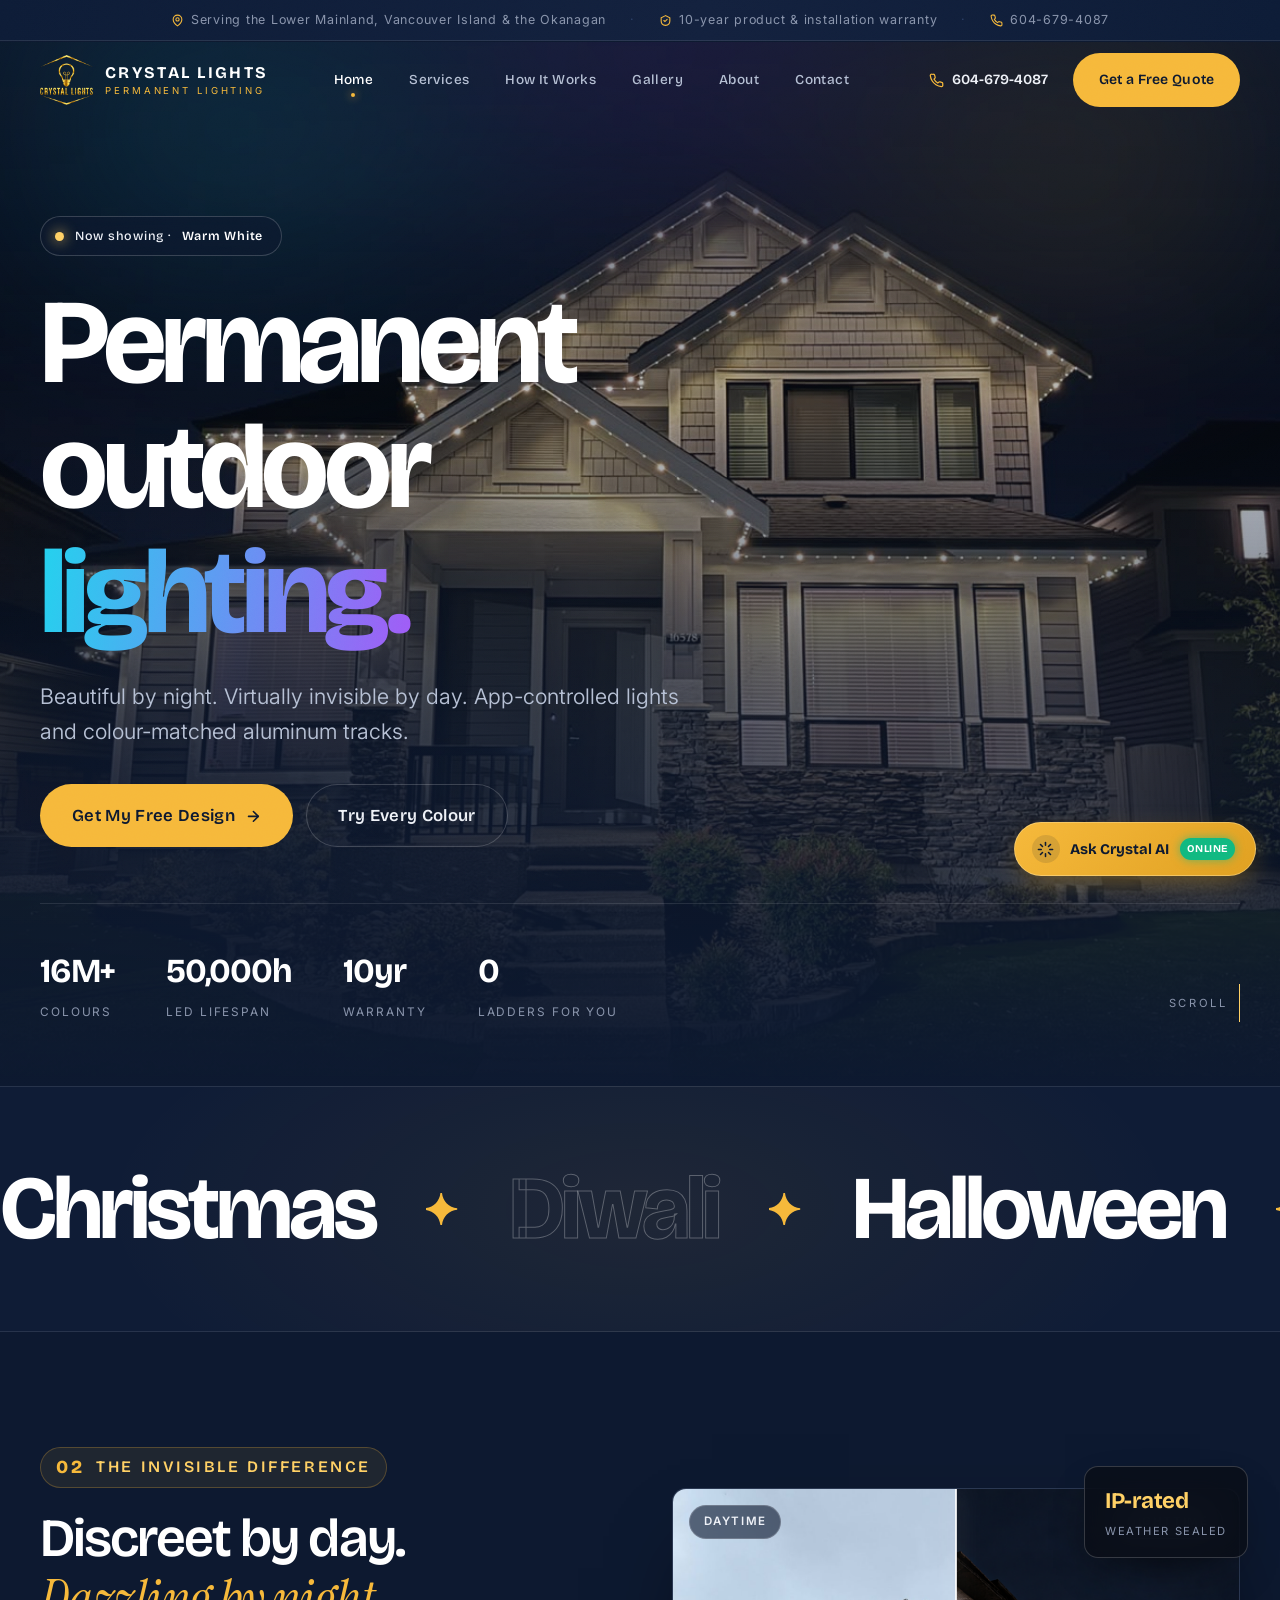
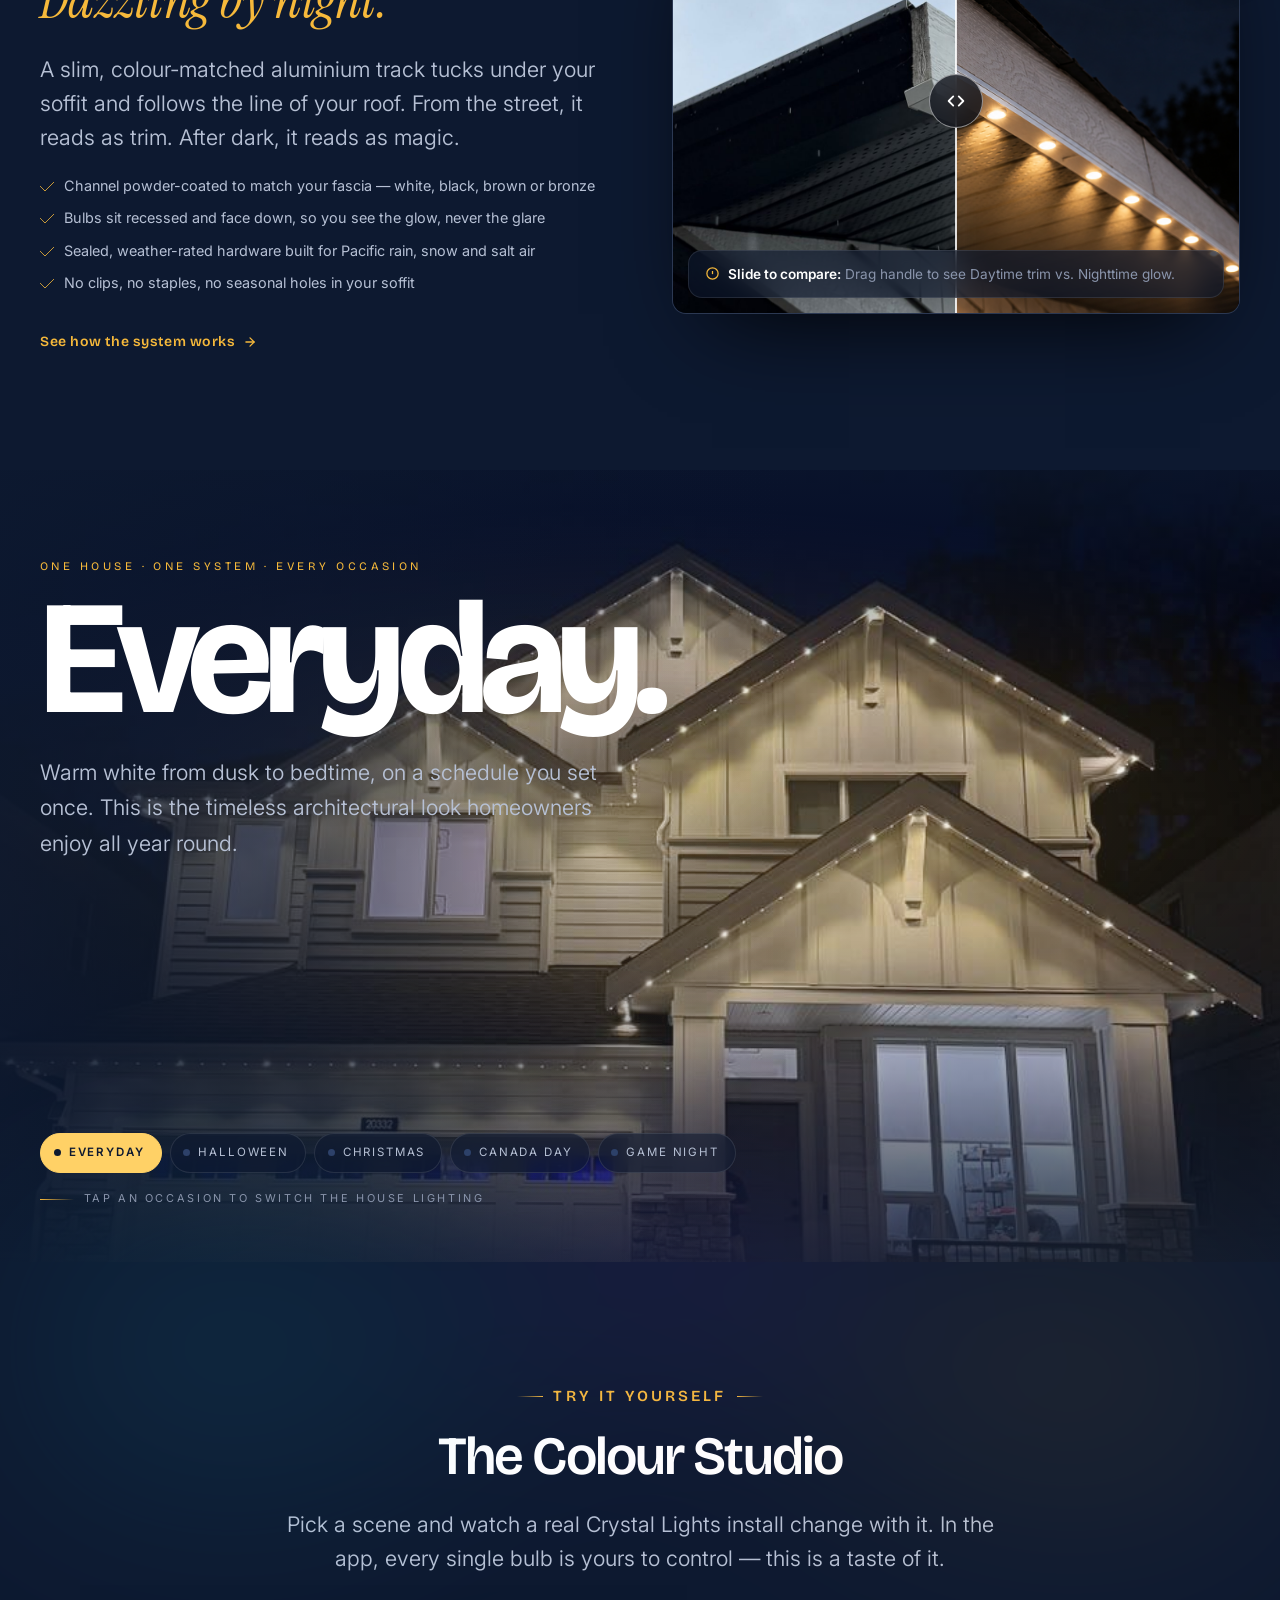
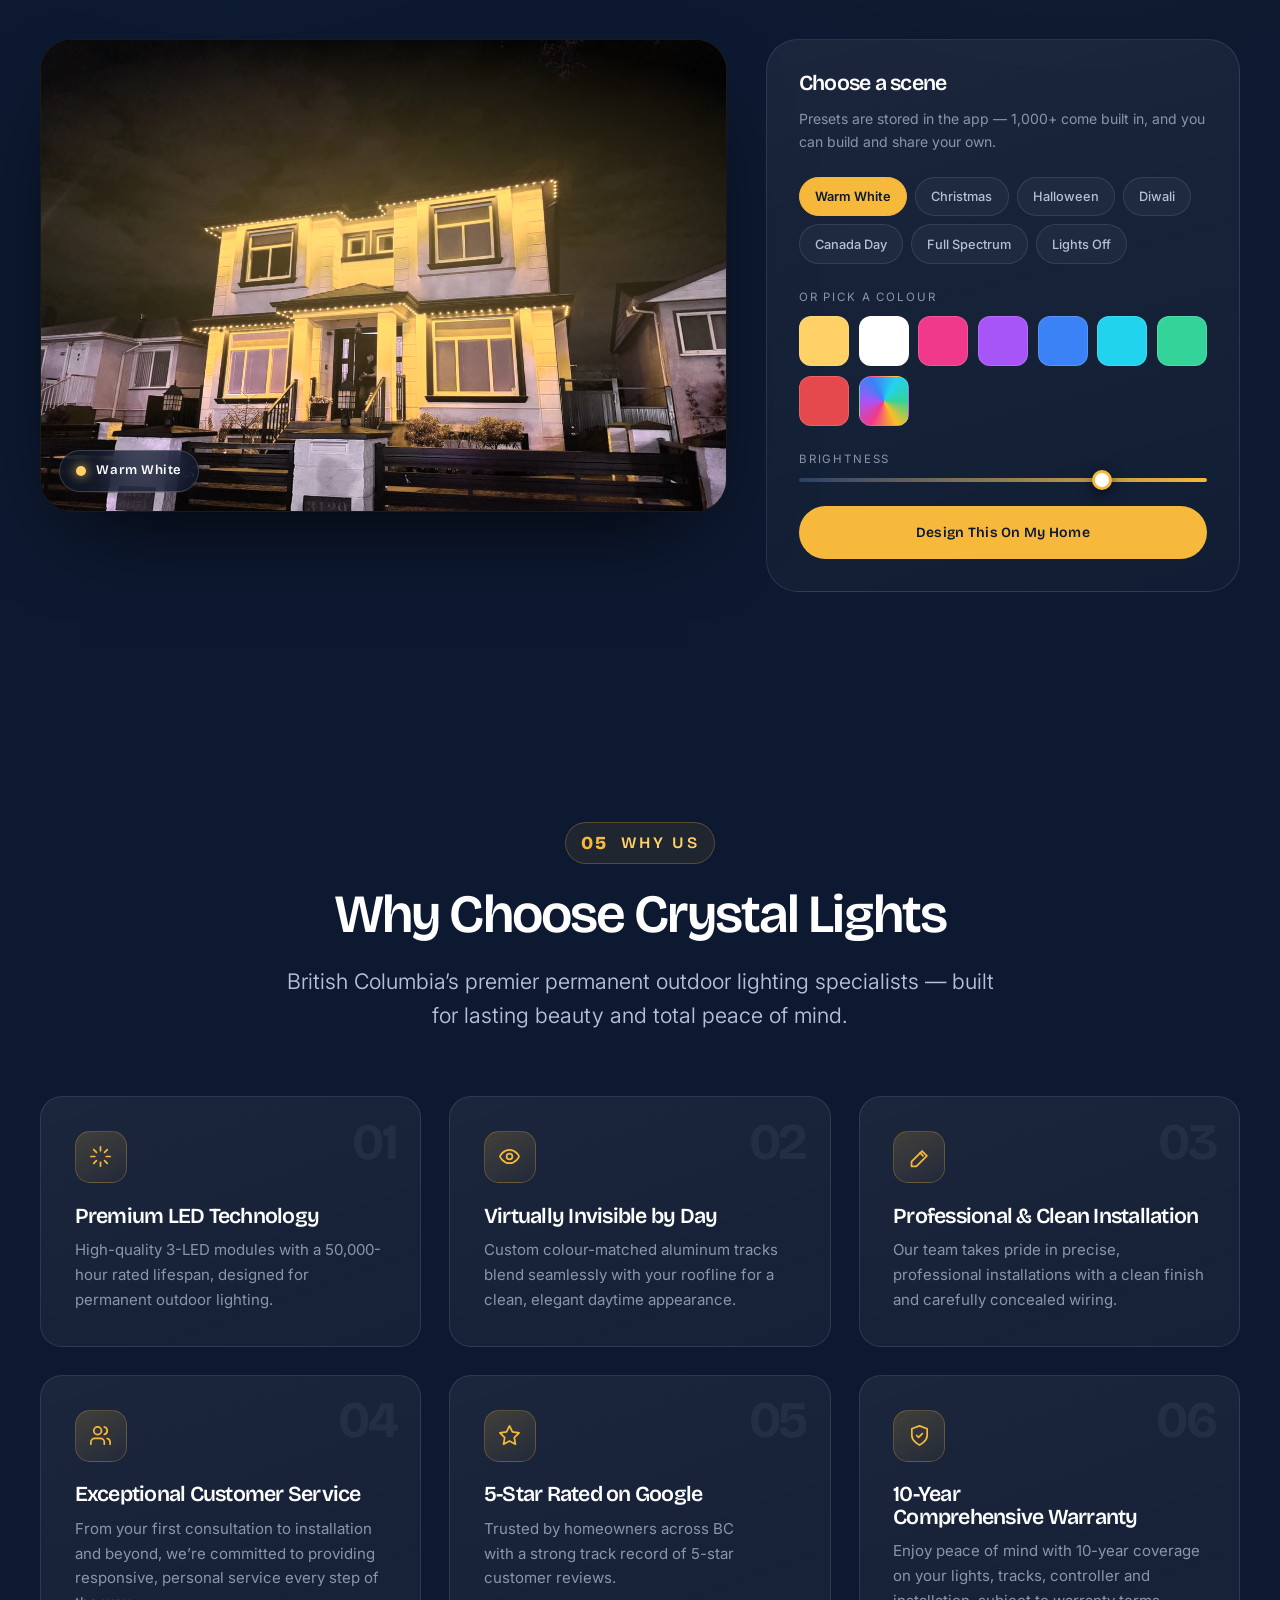
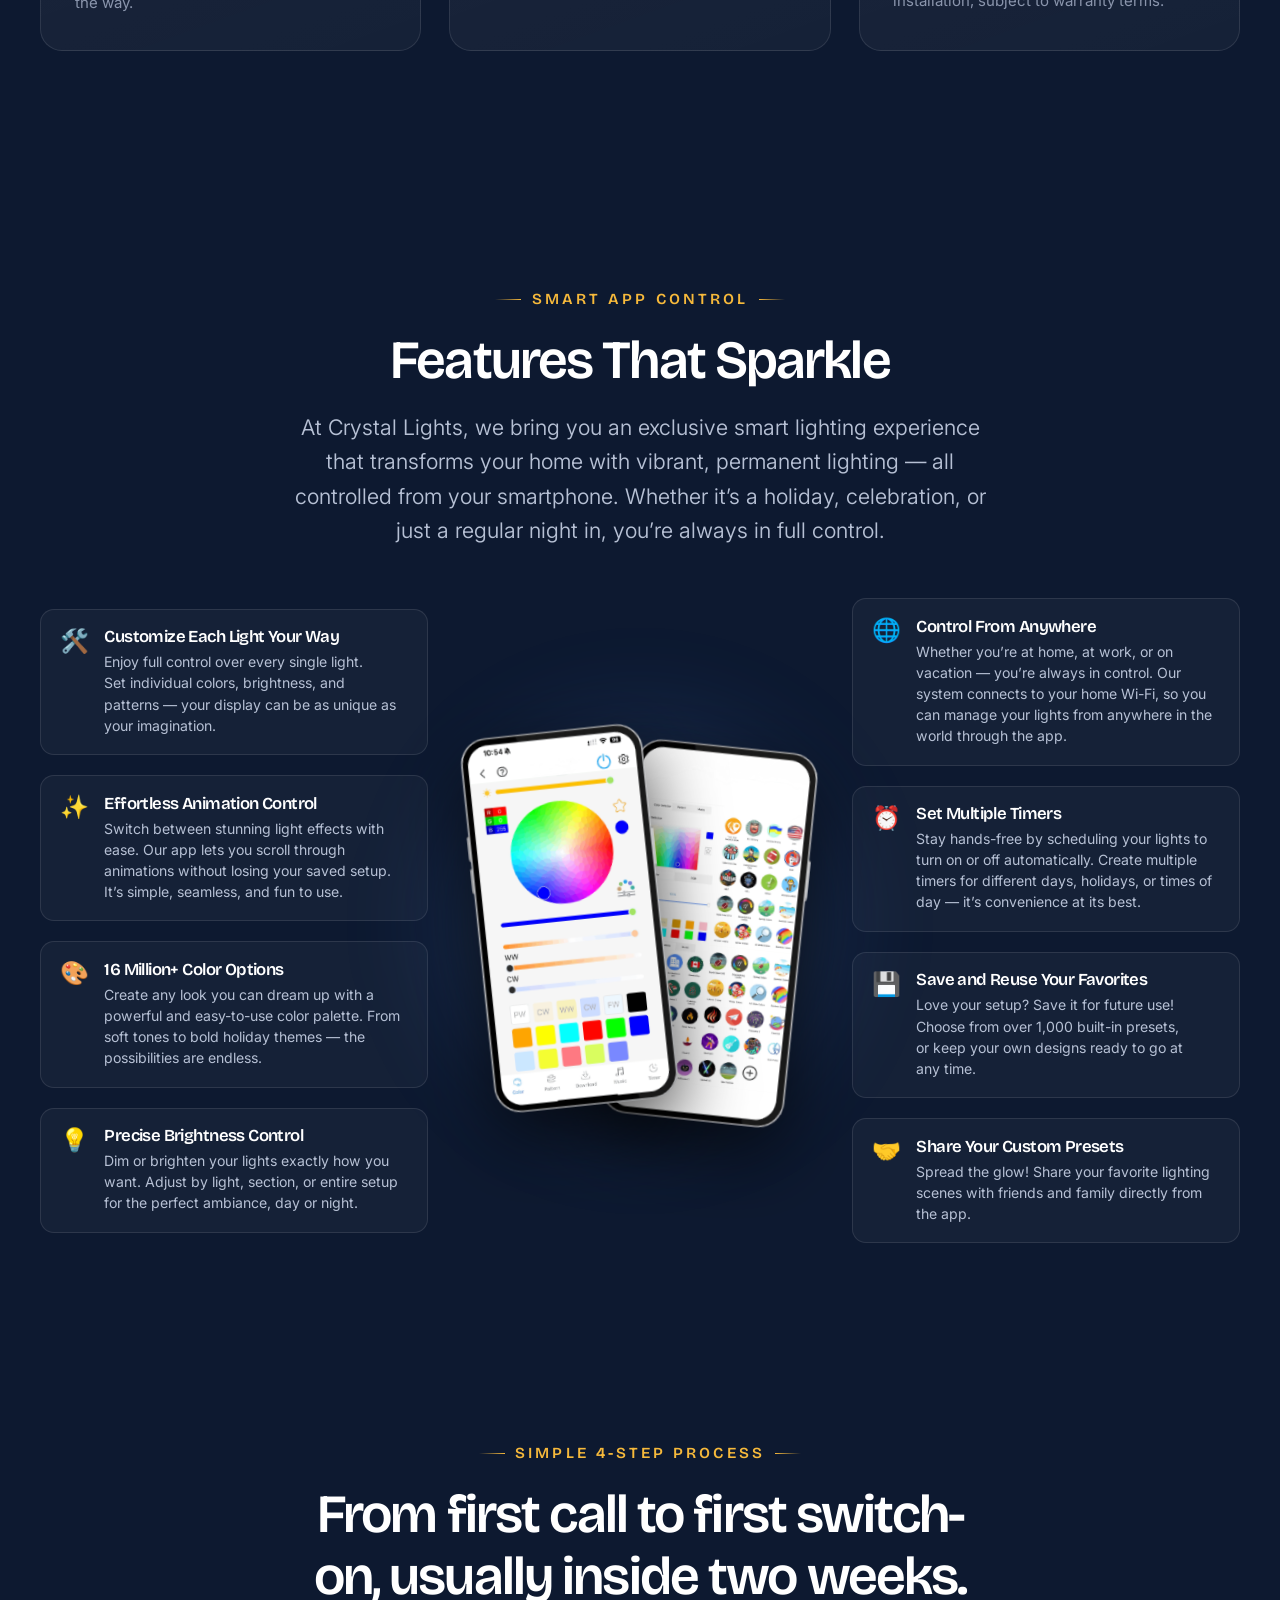
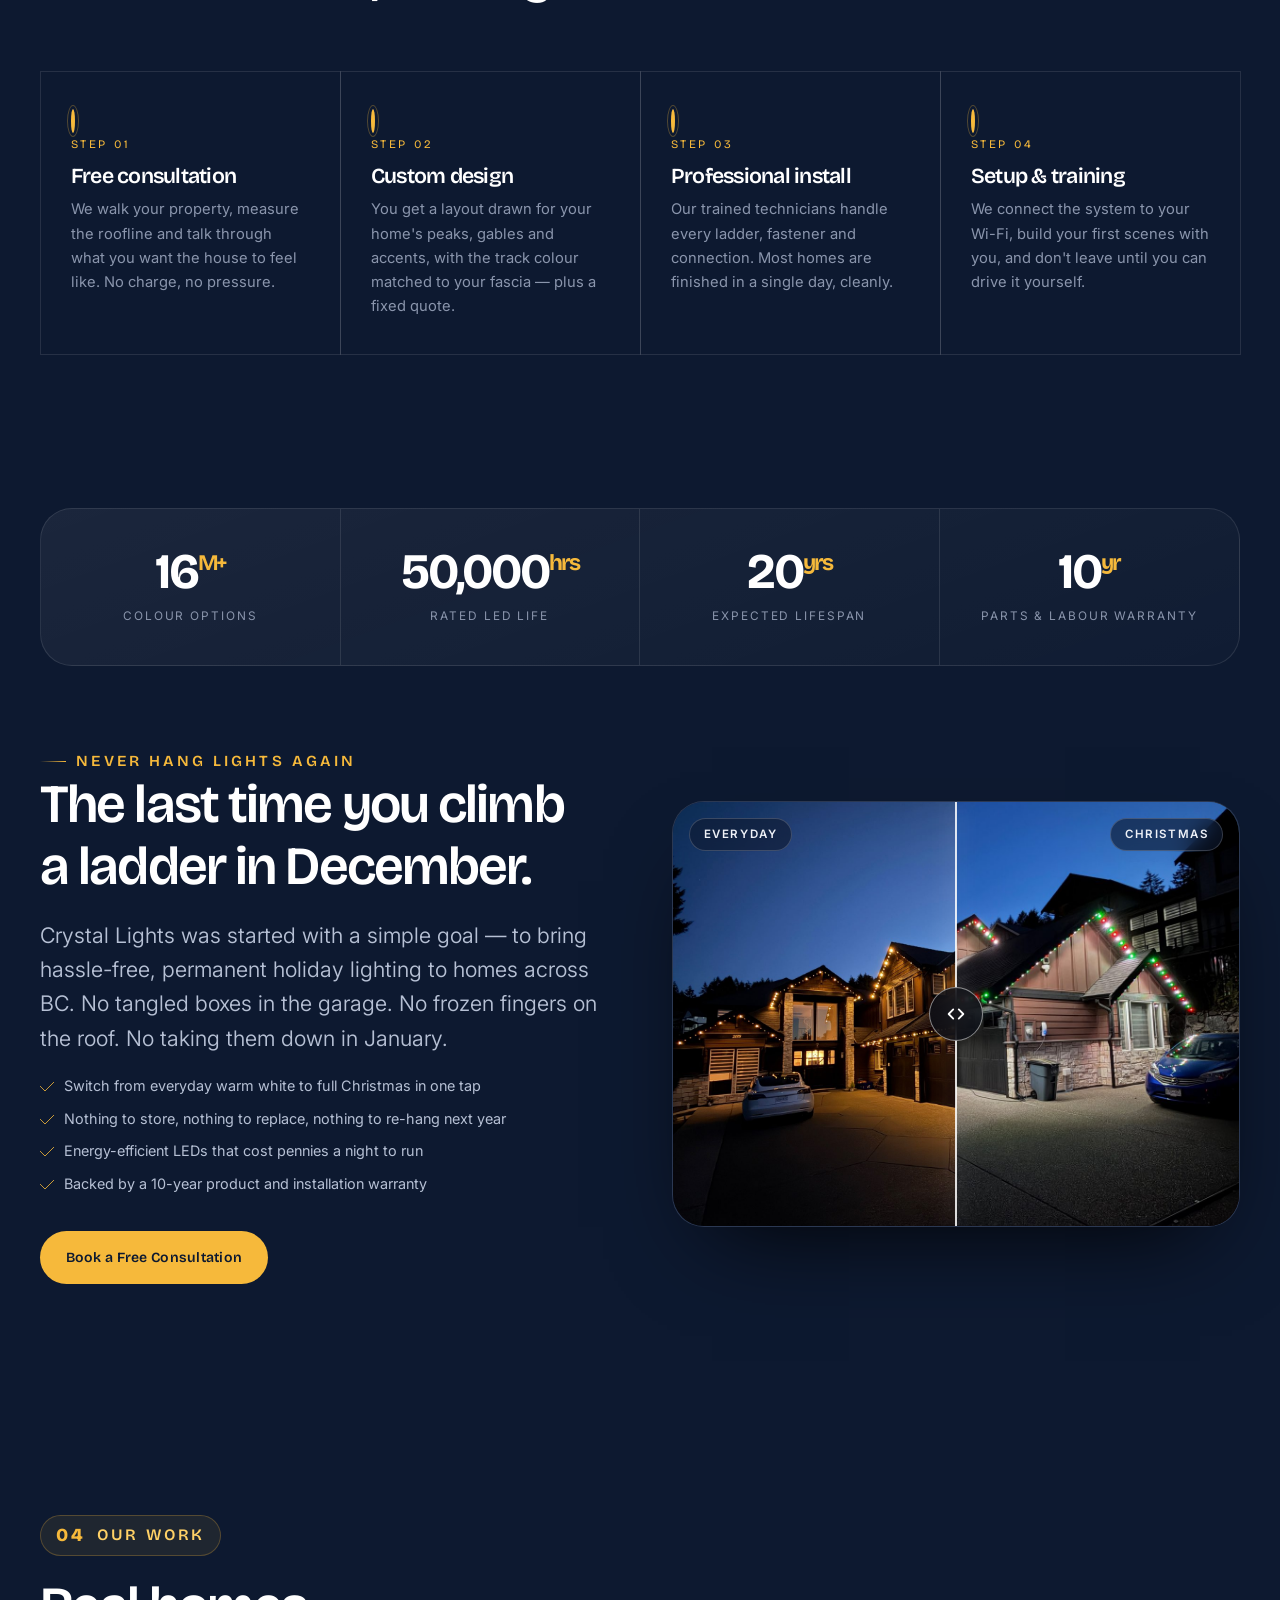
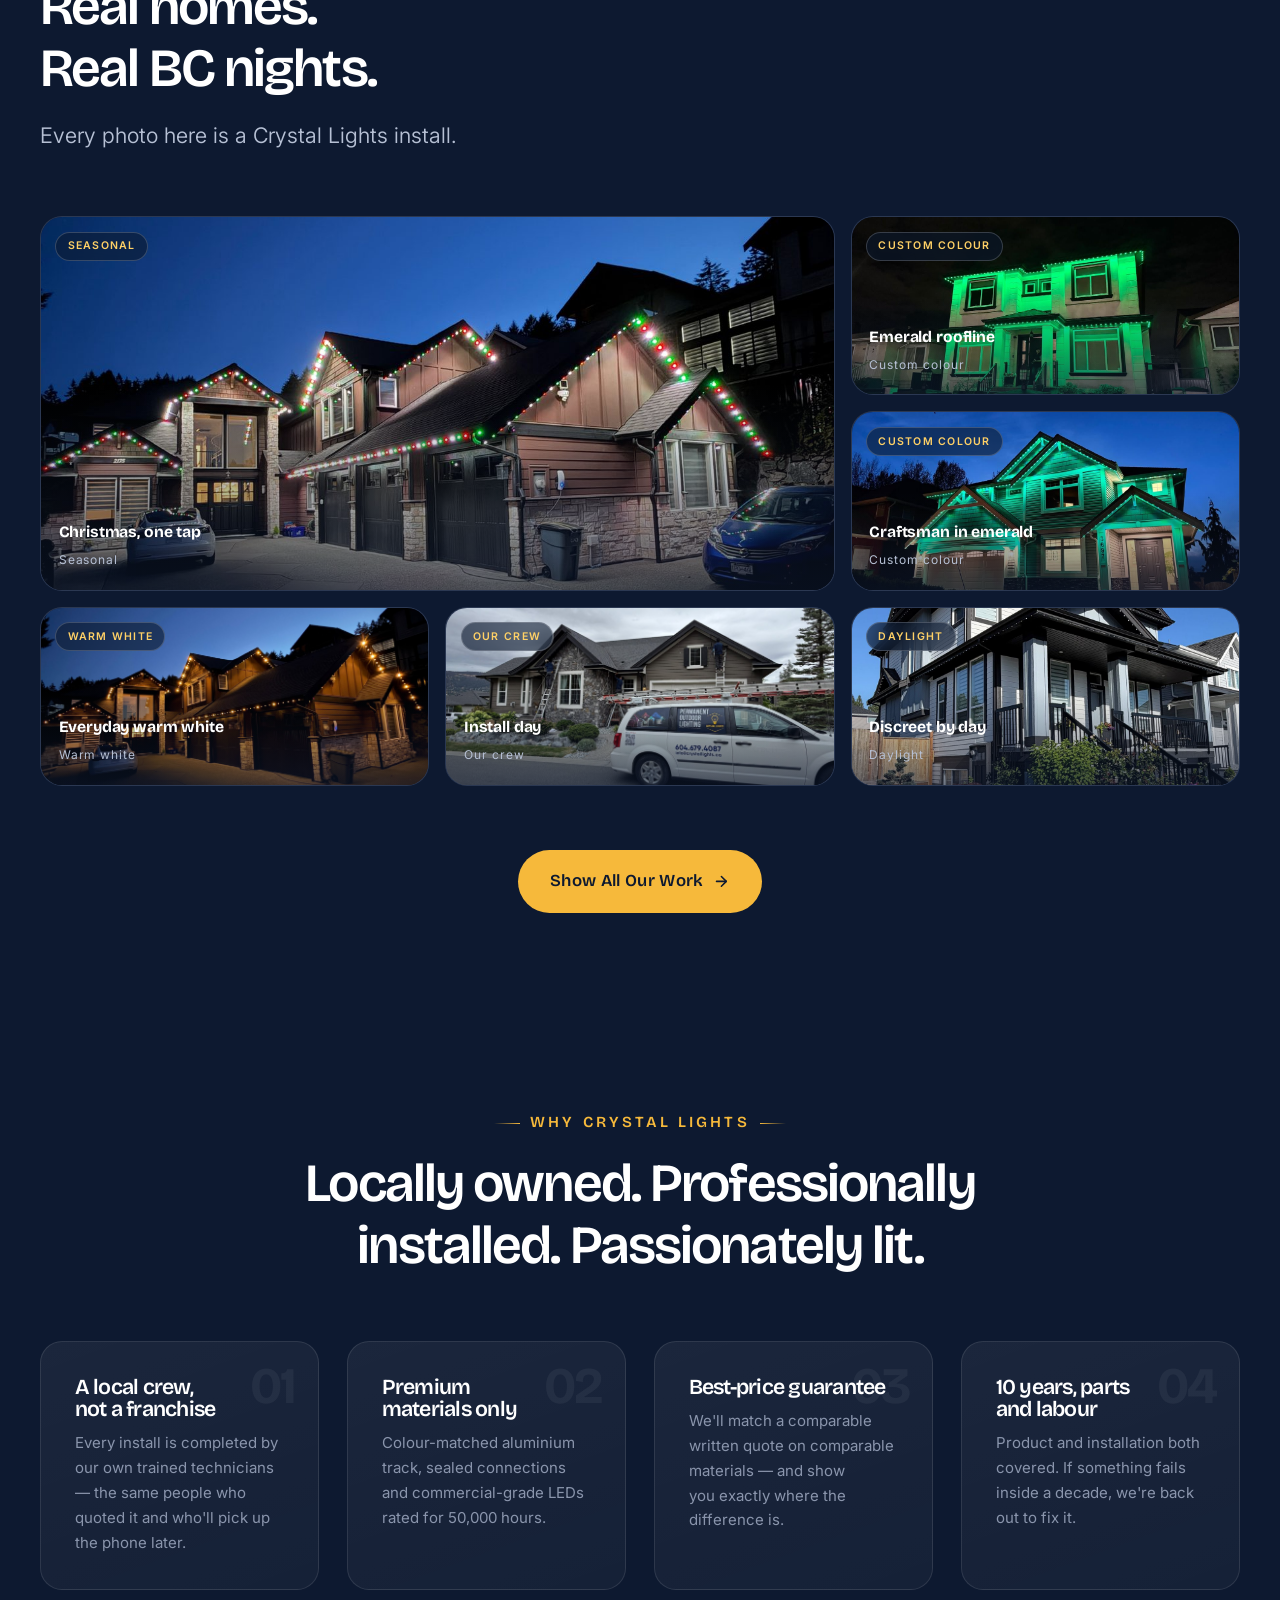
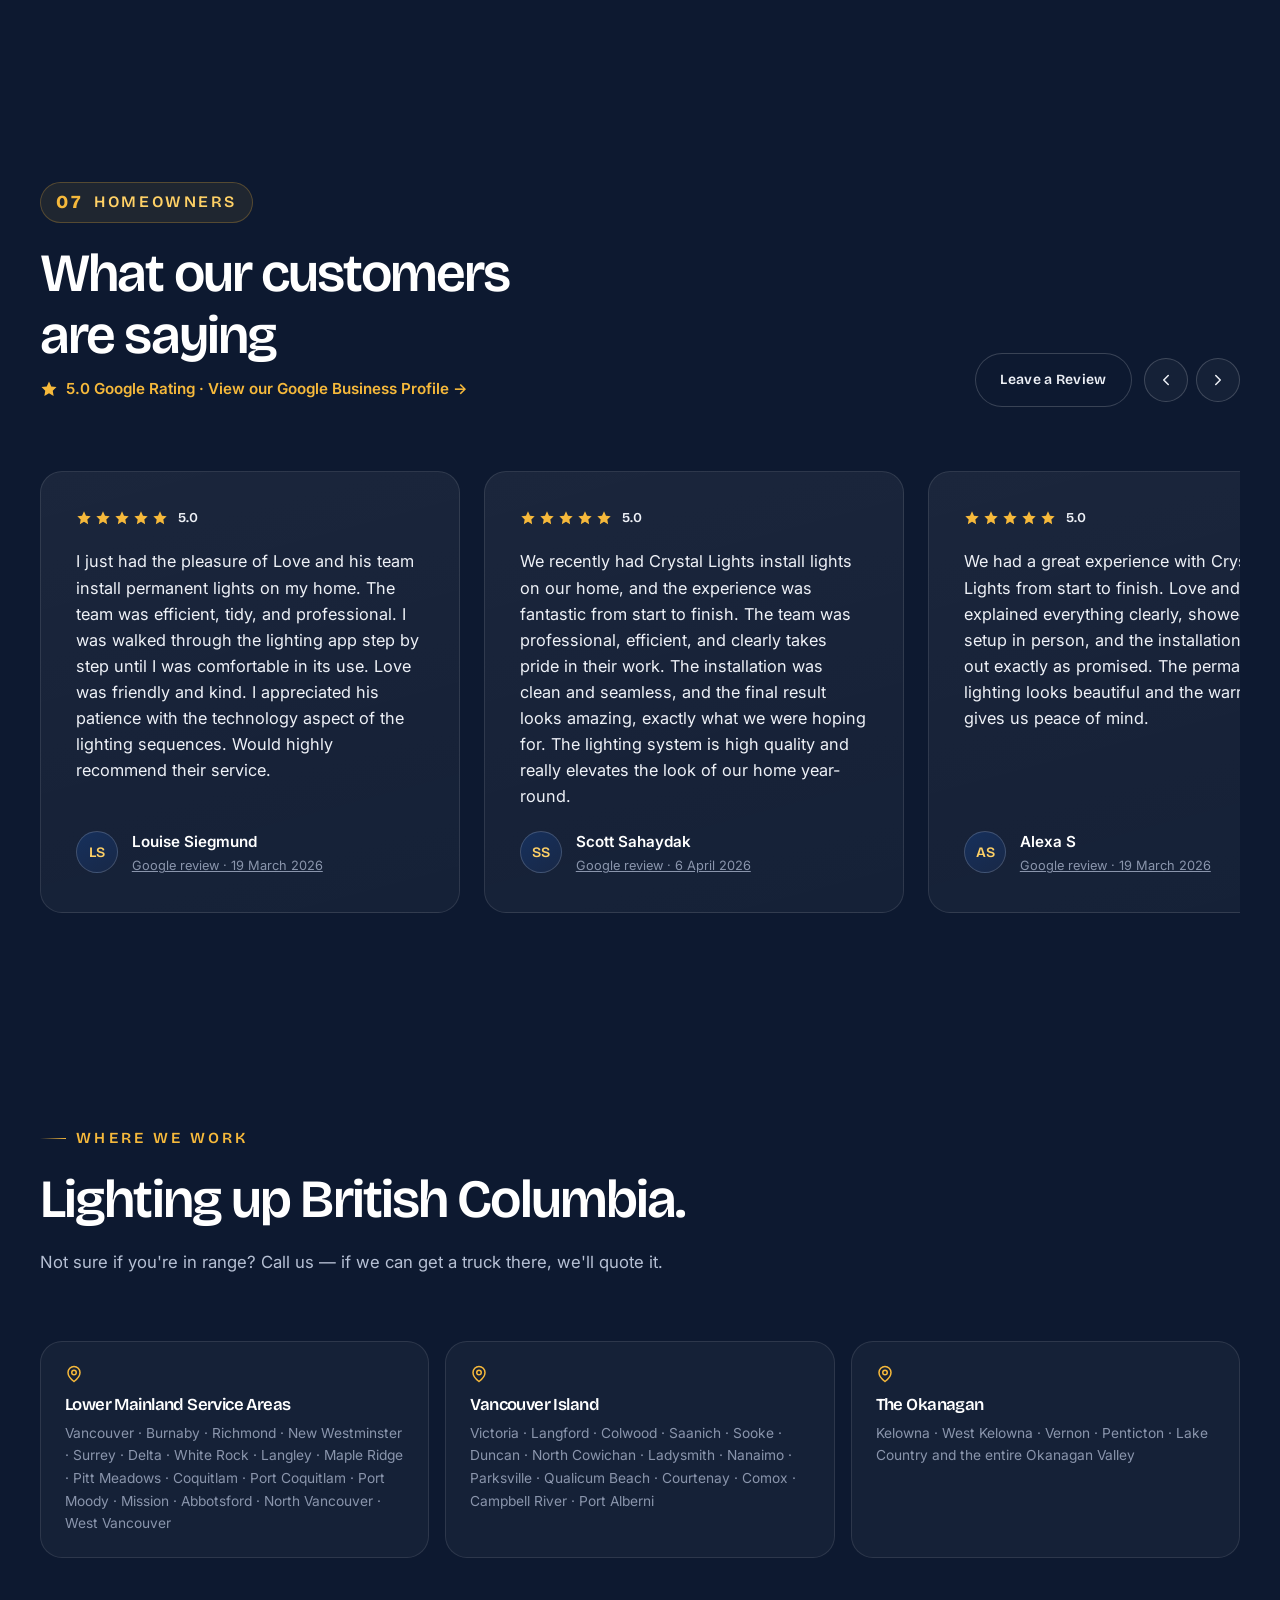
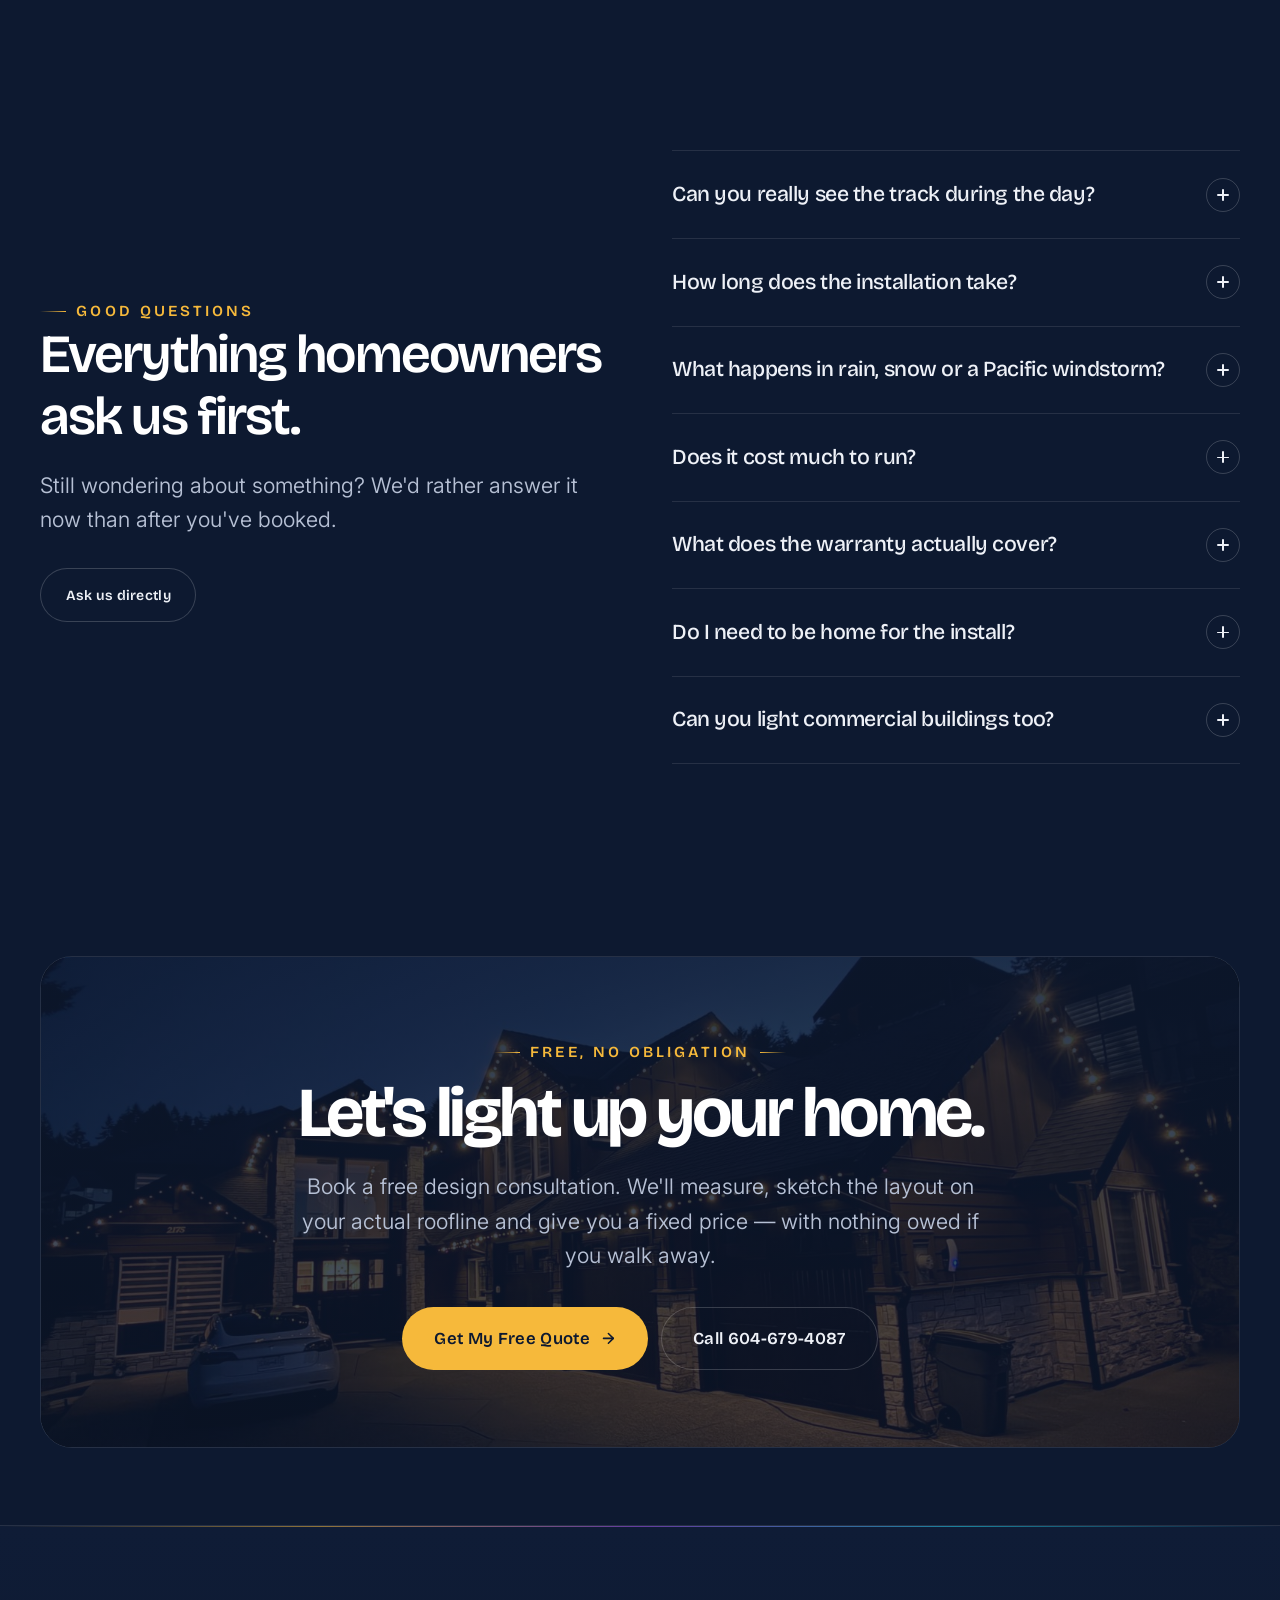
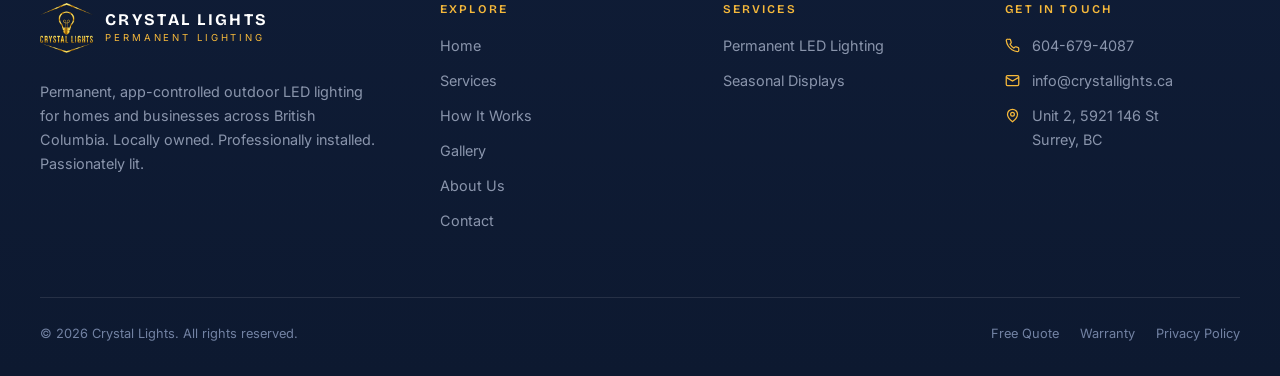
==== commit 32b673db: "Implement client updates: sticky topbar, hero real photos cycle & font fix, reveal slider, occasions" ====
--- a/index.html
+++ b/index.html
@@ -50,60 +50,63 @@
   <span class="ignite__mark">Crystal Lights</span>
 </div>
 
-<!-- ========================= TOP BAR ========================= -->
-<div class="topbar">
-  <div class="shell topbar__inner">
-    <span class="topbar__item">
-      <svg viewBox="0 0 24 24" fill="none" stroke="currentColor" stroke-width="2" stroke-linecap="round"><path d="M20 10c0 6-8 12-8 12s-8-6-8-12a8 8 0 0 1 16 0Z"/><circle cx="12" cy="10" r="3"/></svg>
-      Serving the Lower Mainland, Vancouver Island &amp; the Okanagan
-    </span>
-    <span class="topbar__sep">·</span>
-    <span class="topbar__item topbar__item--hide-sm">
-      <svg viewBox="0 0 24 24" fill="none" stroke="currentColor" stroke-width="2" stroke-linecap="round"><path d="m9 12 2 2 4-4"/><path d="M12 3 4 7v6c0 5 3.5 7.7 8 8 4.5-.3 8-3 8-8V7l-8-4Z"/></svg>
-      10-year product &amp; installation warranty
-    </span>
-    <span class="topbar__sep">·</span>
-    <a class="topbar__item topbar__item--hide-sm" href="tel:+16046794087">
-      <svg viewBox="0 0 24 24" fill="none" stroke="currentColor" stroke-width="2" stroke-linecap="round"><path d="M22 16.9v3a2 2 0 0 1-2.2 2 19.8 19.8 0 0 1-8.6-3.1 19.5 19.5 0 0 1-6-6A19.8 19.8 0 0 1 2.1 4.2 2 2 0 0 1 4.1 2h3a2 2 0 0 1 2 1.7c.1 1 .4 1.9.7 2.8a2 2 0 0 1-.5 2.1L8.1 9.9a16 16 0 0 0 6 6l1.3-1.2a2 2 0 0 1 2.1-.5c.9.3 1.8.6 2.8.7a2 2 0 0 1 1.7 2Z"/></svg>
-      604-679-4087
-    </a>
-  </div>
-</div>
-
-<!-- ========================= HEADER ========================= -->
-<header class="site-header">
-  <div class="shell nav">
-    <a class="brand" href="index.html" aria-label="Crystal Lights — home">
-      <img class="brand__img" src="assets/img/logo.png" alt="" aria-hidden="true" width="170" height="160">
-      <span class="brand__text">
-        <span class="brand__name">Crystal Lights</span>
-        <span class="brand__tag">Permanent Lighting</span>
+<!-- ========================= STICKY HEADER WRAPPER ========================= -->
+<div class="header-wrap">
+  <!-- ========================= TOP BAR ========================= -->
+  <div class="topbar">
+    <div class="shell topbar__inner">
+      <span class="topbar__item">
+        <svg viewBox="0 0 24 24" fill="none" stroke="currentColor" stroke-width="2" stroke-linecap="round"><path d="M20 10c0 6-8 12-8 12s-8-6-8-12a8 8 0 0 1 16 0Z"/><circle cx="12" cy="10" r="3"/></svg>
+        Serving the Lower Mainland, Vancouver Island &amp; the Okanagan
       </span>
-    </a>
-
-    <nav aria-label="Primary">
-      <ul class="nav__menu">
-        <li><a class="nav__link" href="index.html" aria-current="page">Home</a></li>
-        <li><a class="nav__link" href="services.html">Services</a></li>
-        <li><a class="nav__link" href="how-it-works.html">How It Works</a></li>
-        <li><a class="nav__link" href="gallery.html">Gallery</a></li>
-        <li><a class="nav__link" href="about.html">About</a></li>
-        <li><a class="nav__link" href="contact.html">Contact</a></li>
-      </ul>
-    </nav>
-
-    <div class="nav__actions">
-      <a class="nav__phone" href="tel:+16046794087">
+      <span class="topbar__sep">·</span>
+      <span class="topbar__item topbar__item--hide-sm">
+        <svg viewBox="0 0 24 24" fill="none" stroke="currentColor" stroke-width="2" stroke-linecap="round"><path d="m9 12 2 2 4-4"/><path d="M12 3 4 7v6c0 5 3.5 7.7 8 8 4.5-.3 8-3 8-8V7l-8-4Z"/></svg>
+        10-year product &amp; installation warranty
+      </span>
+      <span class="topbar__sep">·</span>
+      <a class="topbar__item topbar__item--hide-sm" href="tel:+16046794087">
         <svg viewBox="0 0 24 24" fill="none" stroke="currentColor" stroke-width="2" stroke-linecap="round"><path d="M22 16.9v3a2 2 0 0 1-2.2 2 19.8 19.8 0 0 1-8.6-3.1 19.5 19.5 0 0 1-6-6A19.8 19.8 0 0 1 2.1 4.2 2 2 0 0 1 4.1 2h3a2 2 0 0 1 2 1.7c.1 1 .4 1.9.7 2.8a2 2 0 0 1-.5 2.1L8.1 9.9a16 16 0 0 0 6 6l1.3-1.2a2 2 0 0 1 2.1-.5c.9.3 1.8.6 2.8.7a2 2 0 0 1 1.7 2Z"/></svg>
         604-679-4087
       </a>
-      <a class="btn" href="contact.html">Get a Free Quote</a>
-      <button class="burger" type="button" data-burger aria-expanded="false" aria-label="Open menu" aria-controls="drawer">
-        <span></span><span></span><span></span>
-      </button>
-    </div>
-  </div>
-</header>
+    </div>
+  </div>
+
+  <!-- ========================= HEADER ========================= -->
+  <header class="site-header">
+    <div class="shell nav">
+      <a class="brand" href="index.html" aria-label="Crystal Lights — home">
+        <img class="brand__img" src="assets/img/logo.png" alt="" aria-hidden="true" width="170" height="160">
+        <span class="brand__text">
+          <span class="brand__name">Crystal Lights</span>
+          <span class="brand__tag">Permanent Lighting</span>
+        </span>
+      </a>
+
+      <nav aria-label="Primary">
+        <ul class="nav__menu">
+          <li><a class="nav__link" href="index.html" aria-current="page">Home</a></li>
+          <li><a class="nav__link" href="services.html">Services</a></li>
+          <li><a class="nav__link" href="how-it-works.html">How It Works</a></li>
+          <li><a class="nav__link" href="gallery.html">Gallery</a></li>
+          <li><a class="nav__link" href="about.html">About</a></li>
+          <li><a class="nav__link" href="contact.html">Contact</a></li>
+        </ul>
+      </nav>
+
+      <div class="nav__actions">
+        <a class="nav__phone" href="tel:+16046794087">
+          <svg viewBox="0 0 24 24" fill="none" stroke="currentColor" stroke-width="2" stroke-linecap="round"><path d="M22 16.9v3a2 2 0 0 1-2.2 2 19.8 19.8 0 0 1-8.6-3.1 19.5 19.5 0 0 1-6-6A19.8 19.8 0 0 1 2.1 4.2 2 2 0 0 1 4.1 2h3a2 2 0 0 1 2 1.7c.1 1 .4 1.9.7 2.8a2 2 0 0 1-.5 2.1L8.1 9.9a16 16 0 0 0 6 6l1.3-1.2a2 2 0 0 1 2.1-.5c.9.3 1.8.6 2.8.7a2 2 0 0 1 1.7 2Z"/></svg>
+          604-679-4087
+        </a>
+        <a class="btn" href="contact.html">Get a Free Quote</a>
+        <button class="burger" type="button" data-burger aria-expanded="false" aria-label="Open menu" aria-controls="drawer">
+          <span></span><span></span><span></span>
+        </button>
+      </div>
+    </div>
+  </header>
+</div>
 
 <!-- ========================= MOBILE DRAWER ========================= -->
 <div class="drawer" id="drawer" data-drawer>
@@ -145,31 +148,15 @@
 
 <!-- ========================= HERO ========================= -->
 <section class="hero">
-  <div class="hero__media" aria-hidden="true">
-    <img src="assets/img/gallery/home-green.jpg" alt="" fetchpriority="high" data-hero-relight>
+  <div class="hero__media" aria-hidden="true" data-hero-carousel>
+    <img src="assets/img/gallery/hero-warm.jpg" class="hero__img is-active" alt="" fetchpriority="high" data-hero-slide="0">
+    <img src="assets/img/gallery/hero-christmas.jpg" class="hero__img" alt="" loading="lazy" data-hero-slide="1">
+    <img src="assets/img/gallery/hero-violet.jpg" class="hero__img" alt="" loading="lazy" data-hero-slide="2">
+    <img src="assets/img/gallery/hero-crisp.jpg" class="hero__img" alt="" loading="lazy" data-hero-slide="3">
+    <img src="assets/img/gallery/hero-cool.jpg" class="hero__img" alt="" loading="lazy" data-hero-slide="4">
   </div>
   <div class="hero__scrim" aria-hidden="true"></div>
   <div class="aurora" aria-hidden="true"></div>
-
-  <div class="strand" aria-hidden="true">
-    <svg viewBox="0 0 1400 60" preserveAspectRatio="none">
-      <path d="M0 30 Q 175 4 350 30 T 700 30 T 1050 30 T 1400 30" fill="none" stroke="rgba(255,255,255,.14)" stroke-width="1"/>
-      <g fill="#ffd166">
-        <circle cx="60" cy="27" r="3" style="animation-delay:0s"/>
-        <circle cx="170" cy="16" r="3" style="animation-delay:.18s"/>
-        <circle cx="290" cy="15" r="3" style="animation-delay:.36s"/>
-        <circle cx="410" cy="26" r="3" style="animation-delay:.54s"/>
-        <circle cx="530" cy="34" r="3" style="animation-delay:.72s"/>
-        <circle cx="650" cy="32" r="3" style="animation-delay:.9s"/>
-        <circle cx="770" cy="21" r="3" style="animation-delay:1.08s"/>
-        <circle cx="890" cy="17" r="3" style="animation-delay:1.26s"/>
-        <circle cx="1010" cy="25" r="3" style="animation-delay:1.44s"/>
-        <circle cx="1130" cy="33" r="3" style="animation-delay:1.62s"/>
-        <circle cx="1250" cy="30" r="3" style="animation-delay:1.8s"/>
-        <circle cx="1360" cy="22" r="3" style="animation-delay:1.98s"/>
-      </g>
-    </svg>
-  </div>
 
   <div class="shell hero__inner">
     <div>
@@ -181,12 +168,11 @@
       <h1 class="hero__title">
         <span class="line"><span>Permanent</span></span>
         <span class="line"><span>outdoor</span></span>
-        <span class="line"><span class="accent spectrum-text">lighting.</span></span>
+        <span class="line"><span class="spectrum-text">lighting.</span></span>
       </h1>
 
       <p class="hero__sub">
-        Lights that vanish into your roofline by day and repaint your whole house by
-        night. One install. Every colour. Zero ladders, forever.
+        Beautiful by night. Virtually invisible by day. App-controlled lights and colour-matched aluminum tracks.
       </p>
 
       <div class="hero__cta">
@@ -269,28 +255,33 @@
     </div>
 
     <div style="position:relative" data-reveal>
-      <div class="frame frame--wide">
-        <img src="assets/img/gallery/track-detail.jpg" alt="Close-up of the slim aluminium lighting track installed under a home's roofline, with the bulbs recessed and facing down." loading="lazy">
-        <span class="frame__caption">
-          <svg viewBox="0 0 24 24" width="15" height="15" fill="none" stroke="#f6b93b" stroke-width="2"><circle cx="12" cy="12" r="9"/><path d="M12 8v5"/><path d="M12 16h.01"/></svg>
-          <span><b>Actual install.</b> That's the whole fixture — barely thicker than your gutter edge.</span>
+      <div class="reveal-slider" data-reveal-slider style="aspect-ratio:4/3; border-radius:var(--r-md); overflow:hidden; box-shadow:var(--shadow-lg);">
+        <img src="assets/img/gallery/track-detail.jpg" alt="Daytime look: slim aluminium lighting track tucked invisibly under the roofline.">
+        <img class="reveal-slider__top" src="assets/img/gallery/track-night.png" alt="Nighttime look: warm ambient illumination lighting up the soffit.">
+        <span class="reveal-slider__tag reveal-slider__tag--l">Daytime</span>
+        <span class="reveal-slider__tag reveal-slider__tag--r">Nighttime</span>
+        <span class="reveal-slider__handle"></span>
+        <span class="reveal-slider__grip">
+          <svg viewBox="0 0 24 24" fill="none" stroke="currentColor" stroke-width="2" stroke-linecap="round" stroke-linejoin="round"><path d="m9 7-5 5 5 5"/><path d="m15 7 5 5-5 5"/></svg>
         </span>
       </div>
       <div class="float-badge" style="right:-8px; top:-22px">
         <strong>IP-rated</strong>
         <span>Weather sealed</span>
       </div>
+      <span class="frame__caption mt-xs" style="display:flex; align-items:center; gap:0.5rem; color:var(--text-500); font-size:0.85rem; margin-top:0.75rem;">
+        <svg viewBox="0 0 24 24" width="15" height="15" fill="none" stroke="#f6b93b" stroke-width="2"><circle cx="12" cy="12" r="9"/><path d="M12 8v5"/><path d="M12 16h.01"/></svg>
+        <span><b>Slide to compare:</b> Drag handle to see Daytime trim vs. Nighttime glow.</span>
+      </span>
     </div>
   </div>
 </section>
 
 <!-- ========================= LIGHTING SCENES ========================= -->
-<!-- Starts switched off. Visitors pick a scene with the buttons; nothing is tied
-     to scrolling. Stops and copy live in the sceneSwitcher module in main.js. -->
 <section class="scene" data-scene aria-label="One house, every lighting scene">
   <div class="scene__frame">
     <div class="scene__stage" aria-hidden="true">
-      <img src="assets/img/gallery/home-green.jpg" alt="" loading="lazy">
+      <img src="assets/img/gallery/scene-everyday.jpg" data-scene-img alt="Real Crystal Lights permanent outdoor lighting installation" loading="lazy">
       <span class="scene__glow"></span>
       <span class="scene__scrim"></span>
     </div>
@@ -298,20 +289,19 @@
     <div class="scene__inner">
       <div>
         <span class="scene__label">One house · one system · every occasion</span>
-        <h2 class="scene__title scene__swap" data-scene-title aria-live="polite">Off.</h2>
-        <p class="scene__copy scene__swap" data-scene-copy>Switched off it is a slim trim line under your roof edge, powder-coated to match your fascia. Most visitors never notice it is there at all.</p>
+        <h2 class="scene__title scene__swap" data-scene-title aria-live="polite">Everyday.</h2>
+        <p class="scene__copy scene__swap" data-scene-copy>Warm white from dusk to bedtime, on a schedule you set once. This is the timeless architectural look homeowners enjoy all year round.</p>
       </div>
 
       <div class="stack" style="--stack-gap:1.1rem">
         <div class="scene__rail" role="group" aria-label="Choose a lighting scene">
-          <button type="button" class="scene__tick is-on" data-scene-stop="0" aria-pressed="true" style="--tick:#8a95ac"><i aria-hidden="true"></i><span>Off</span></button>
-          <button type="button" class="scene__tick" data-scene-stop="1" aria-pressed="false" style="--tick:#ffd166"><i aria-hidden="true"></i><span>Everyday</span></button>
-          <button type="button" class="scene__tick" data-scene-stop="2" aria-pressed="false" style="--tick:#ff7a1a"><i aria-hidden="true"></i><span>Halloween</span></button>
-          <button type="button" class="scene__tick" data-scene-stop="3" aria-pressed="false" style="--tick:#e5484d"><i aria-hidden="true"></i><span>Christmas</span></button>
-          <button type="button" class="scene__tick" data-scene-stop="4" aria-pressed="false" style="--tick:#34d399"><i aria-hidden="true"></i><span>Spring</span></button>
-          <button type="button" class="scene__tick" data-scene-stop="5" aria-pressed="false" style="--tick:#a855f7"><i aria-hidden="true"></i><span>Anything</span></button>
-        </div>
-        <span class="scene__hint"><i aria-hidden="true"></i>Tap a scene to light up the house</span>
+          <button type="button" class="scene__tick is-on" data-scene-key="everyday" aria-pressed="true" style="--tick:#ffd166"><i aria-hidden="true"></i><span>Everyday</span></button>
+          <button type="button" class="scene__tick" data-scene-key="halloween" aria-pressed="false" style="--tick:#a855f7"><i aria-hidden="true"></i><span>Halloween</span></button>
+          <button type="button" class="scene__tick" data-scene-key="christmas" aria-pressed="false" style="--tick:#e5484d"><i aria-hidden="true"></i><span>Christmas</span></button>
+          <button type="button" class="scene__tick" data-scene-key="canada-day" aria-pressed="false" style="--tick:#ff2d4f"><i aria-hidden="true"></i><span>Canada Day</span></button>
+          <button type="button" class="scene__tick" data-scene-key="game-night" aria-pressed="false" style="--tick:#3b82f6"><i aria-hidden="true"></i><span>Game Night</span></button>
+        </div>
+        <span class="scene__hint"><i aria-hidden="true"></i>Tap an occasion to switch the house lighting</span>
       </div>
     </div>
   </div>
@@ -377,41 +367,167 @@
 </section>
 
 <!-- ========================= SERVICES ========================= -->
-<section class="section" id="services">
-  <div class="shell">
-    <div class="flex-between" data-reveal>
-      <div class="section-head">
-        <span class="secmark"><b>05</b> What we do</span>
-        <h2 class="h2">Permanent roofline lighting, for every occasion.</h2>
-      </div>
-      <a class="link-arrow" href="services.html">
-        All services
-        <svg viewBox="0 0 24 24" fill="none" stroke="currentColor" stroke-width="2.2" stroke-linecap="round" stroke-linejoin="round"><path d="M5 12h14"/><path d="m12 5 7 7-7 7"/></svg>
-      </a>
-    </div>
-
-    <div class="grid grid--2 mt-lg">
+<!-- ========================= WHY CHOOSE CRYSTAL LIGHTS ========================= -->
+<section class="section" id="why-choose">
+  <div class="shell">
+    <div class="section-head is-center" data-reveal>
+      <span class="secmark"><b>05</b> Why Us</span>
+      <h2 class="h2">Why Choose Crystal Lights</h2>
+      <p class="lede">British Columbia’s premier permanent outdoor lighting specialists — built for lasting beauty and total peace of mind.</p>
+    </div>
+
+    <div class="grid grid--3 mt-lg">
       <article class="card" data-reveal>
-        <span class="card__icon"><svg viewBox="0 0 24 24" fill="none" stroke="currentColor" stroke-width="1.8" stroke-linecap="round" stroke-linejoin="round"><path d="m3 10 9-7 9 7v9a2 2 0 0 1-2 2H5a2 2 0 0 1-2-2Z"/><path d="M9 21v-7h6v7"/></svg></span>
-        <h3>Permanent LED Lighting</h3>
-        <p>Permanent, app-controlled outdoor LED lighting for year-round elegance — installed once and left up for good.</p>
+        <span class="card__icon">
+          <svg viewBox="0 0 24 24" fill="none" stroke="currentColor" stroke-width="1.8" stroke-linecap="round" stroke-linejoin="round"><path d="M12 2v4"/><path d="m4.93 4.93 2.83 2.83"/><path d="M2 12h4"/><path d="m4.93 19.07 2.83-2.83"/><path d="M12 18v4"/><path d="m16.24 16.24 2.83 2.83"/><path d="M18 12h4"/><path d="m16.24 7.76 2.83-2.83"/></svg>
+        </span>
+        <span class="card__num">01</span>
+        <h3 class="h4">Premium LED Technology</h3>
+        <p>High-quality 3-LED modules with a 50,000-hour rated lifespan, designed for permanent outdoor lighting.</p>
       </article>
 
       <article class="card" data-reveal>
-        <span class="card__icon"><svg viewBox="0 0 24 24" fill="none" stroke="currentColor" stroke-width="1.8" stroke-linecap="round" stroke-linejoin="round"><path d="M12 2v4"/><path d="m6.3 6.3 2.9 2.9"/><path d="M2 12h4"/><path d="m6.3 17.7 2.9-2.9"/><path d="M12 18v4"/><path d="m17.7 17.7-2.9-2.9"/><path d="M18 12h4"/><path d="m17.7 6.3-2.9 2.9"/></svg></span>
-        <h3>Seasonal Displays</h3>
-        <p>Transform your home or business with festive lighting displays for Christmas, Halloween, Diwali and every occasion in between.</p>
+        <span class="card__icon">
+          <svg viewBox="0 0 24 24" fill="none" stroke="currentColor" stroke-width="1.8" stroke-linecap="round" stroke-linejoin="round"><path d="M2 12s3-7 10-7 10 7 10 7-3 7-10 7-10-7-10-7Z"/><circle cx="12" cy="12" r="3"/></svg>
+        </span>
+        <span class="card__num">02</span>
+        <h3 class="h4">Virtually Invisible by Day</h3>
+        <p>Custom colour-matched aluminum tracks blend seamlessly with your roofline for a clean, elegant daytime appearance.</p>
       </article>
 
-    </div>
-  </div>
-</section>
-
-<!-- ========================= PROCESS ========================= -->
+      <article class="card" data-reveal>
+        <span class="card__icon">
+          <svg viewBox="0 0 24 24" fill="none" stroke="currentColor" stroke-width="1.8" stroke-linecap="round" stroke-linejoin="round"><path d="m14.7 6.3 5 5-11 11H3.7v-5l11-11Z"/><path d="m12.7 8.3 3 3"/></svg>
+        </span>
+        <span class="card__num">03</span>
+        <h3 class="h4">Professional &amp; Clean Installation</h3>
+        <p>Our team takes pride in precise, professional installations with a clean finish and carefully concealed wiring.</p>
+      </article>
+
+      <article class="card" data-reveal>
+        <span class="card__icon">
+          <svg viewBox="0 0 24 24" fill="none" stroke="currentColor" stroke-width="1.8" stroke-linecap="round" stroke-linejoin="round"><path d="M16 21v-2a4 4 0 0 0-4-4H6a4 4 0 0 0-4 4v2"/><circle cx="9" cy="7" r="4"/><path d="M22 21v-2a4 4 0 0 0-3-3.87"/><path d="M16 3.13a4 4 0 0 1 0 7.75"/></svg>
+        </span>
+        <span class="card__num">04</span>
+        <h3 class="h4">Exceptional Customer Service</h3>
+        <p>From your first consultation to installation and beyond, we’re committed to providing responsive, personal service every step of the way.</p>
+      </article>
+
+      <article class="card" data-reveal>
+        <span class="card__icon">
+          <svg viewBox="0 0 24 24" fill="none" stroke="currentColor" stroke-width="1.8" stroke-linecap="round" stroke-linejoin="round"><polygon points="12 2 15.09 8.26 22 9.27 17 14.14 18.18 21.02 12 17.77 5.82 21.02 7 14.14 2 9.27 8.91 8.26 12 2"/></svg>
+        </span>
+        <span class="card__num">05</span>
+        <h3 class="h4">5-Star Rated on Google</h3>
+        <p>Trusted by homeowners across BC with a strong track record of 5-star customer reviews.</p>
+      </article>
+
+      <article class="card" data-reveal>
+        <span class="card__icon">
+          <svg viewBox="0 0 24 24" fill="none" stroke="currentColor" stroke-width="1.8" stroke-linecap="round" stroke-linejoin="round"><path d="M12 22s8-4 8-10V5l-8-3-8 3v7c0 6 8 10 8 10Z"/><path d="m9 12 2 2 4-4"/></svg>
+        </span>
+        <span class="card__num">06</span>
+        <h3 class="h4">10-Year Comprehensive Warranty</h3>
+        <p>Enjoy peace of mind with 10-year coverage on your lights, tracks, controller and installation, subject to warranty terms.</p>
+      </article>
+    </div>
+  </div>
+</section>
+
+<!-- ========================= FEATURES THAT SPARKLE ========================= -->
+<section class="section">
+  <div class="shell">
+    <div class="section-head is-center" data-reveal>
+      <span class="eyebrow eyebrow--center">Smart App Control</span>
+      <h2 class="h2">Features That Sparkle</h2>
+      <p class="lede">At Crystal Lights, we bring you an exclusive smart lighting experience that transforms your home with vibrant, permanent lighting — all controlled from your smartphone. Whether it’s a holiday, celebration, or just a regular night in, you’re always in full control.</p>
+    </div>
+
+    <div class="sparkle-showcase" data-reveal>
+      <!-- LEFT 4 FEATURES -->
+      <div class="sparkle-list">
+        <div class="sparkle-item">
+          <span class="sparkle-icon" aria-hidden="true">🛠️</span>
+          <div class="sparkle-content">
+            <h3>Customize Each Light Your Way</h3>
+            <p>Enjoy full control over every single light. Set individual colors, brightness, and patterns — your display can be as unique as your imagination.</p>
+          </div>
+        </div>
+
+        <div class="sparkle-item">
+          <span class="sparkle-icon" aria-hidden="true">✨</span>
+          <div class="sparkle-content">
+            <h3>Effortless Animation Control</h3>
+            <p>Switch between stunning light effects with ease. Our app lets you scroll through animations without losing your saved setup. It’s simple, seamless, and fun to use.</p>
+          </div>
+        </div>
+
+        <div class="sparkle-item">
+          <span class="sparkle-icon" aria-hidden="true">🎨</span>
+          <div class="sparkle-content">
+            <h3>16 Million+ Color Options</h3>
+            <p>Create any look you can dream up with a powerful and easy-to-use color palette. From soft tones to bold holiday themes — the possibilities are endless.</p>
+          </div>
+        </div>
+
+        <div class="sparkle-item">
+          <span class="sparkle-icon" aria-hidden="true">💡</span>
+          <div class="sparkle-content">
+            <h3>Precise Brightness Control</h3>
+            <p>Dim or brighten your lights exactly how you want. Adjust by light, section, or entire setup for the perfect ambiance, day or night.</p>
+          </div>
+        </div>
+      </div>
+
+      <!-- CENTER PHONES MOCKUP -->
+      <div class="sparkle-phones" aria-label="Crystal Lights Smartphone Application">
+        <img class="phone-left" src="assets/img/app/app-colour.png" width="447" height="900" loading="lazy" alt="Crystal Lights App - Colour palette and individual bulb controls">
+        <img class="phone-right" src="assets/img/app/app-presets.png" width="447" height="900" loading="lazy" alt="Crystal Lights App - Holiday presets and dynamic lighting animations">
+      </div>
+
+      <!-- RIGHT 4 FEATURES -->
+      <div class="sparkle-list">
+        <div class="sparkle-item">
+          <span class="sparkle-icon" aria-hidden="true">🌐</span>
+          <div class="sparkle-content">
+            <h3>Control From Anywhere</h3>
+            <p>Whether you’re at home, at work, or on vacation — you’re always in control. Our system connects to your home Wi-Fi, so you can manage your lights from anywhere in the world through the app.</p>
+          </div>
+        </div>
+
+        <div class="sparkle-item">
+          <span class="sparkle-icon" aria-hidden="true">⏰</span>
+          <div class="sparkle-content">
+            <h3>Set Multiple Timers</h3>
+            <p>Stay hands-free by scheduling your lights to turn on or off automatically. Create multiple timers for different days, holidays, or times of day — it’s convenience at its best.</p>
+          </div>
+        </div>
+
+        <div class="sparkle-item">
+          <span class="sparkle-icon" aria-hidden="true">💾</span>
+          <div class="sparkle-content">
+            <h3>Save and Reuse Your Favorites</h3>
+            <p>Love your setup? Save it for future use! Choose from over 1,000 built-in presets, or keep your own designs ready to go at any time.</p>
+          </div>
+        </div>
+
+        <div class="sparkle-item">
+          <span class="sparkle-icon" aria-hidden="true">🤝</span>
+          <div class="sparkle-content">
+            <h3>Share Your Custom Presets</h3>
+            <p>Spread the glow! Share your favorite lighting scenes with friends and family directly from the app.</p>
+          </div>
+        </div>
+      </div>
+    </div>
+  </div>
+</section>
+
+<!-- ========================= PROCESS (HOW IT HAPPENS) ========================= -->
 <section class="section section--tight">
   <div class="shell">
-    <div class="section-head" data-reveal>
-      <span class="eyebrow">How it happens</span>
+    <div class="section-head is-center" data-reveal>
+      <span class="eyebrow eyebrow--center">Simple 4-Step Process</span>
       <h2 class="h2">From first call to first switch-on, usually inside two weeks.</h2>
     </div>
 
@@ -440,34 +556,6 @@
         <h3>Setup &amp; training</h3>
         <p>We connect the system to your Wi-Fi, build your first scenes with you, and don't leave until you can drive it yourself.</p>
       </div>
-    </div>
-  </div>
-</section>
-
-<!-- ========================= APP / CONTROL ========================= -->
-<section class="section section--tight">
-  <div class="shell appsec">
-    <div class="phones" data-reveal>
-      <img class="phones__a" src="assets/img/app/app-colour.png" width="447" height="900" loading="lazy"
-           alt="The Crystal Lights app's colour screen: a colour wheel, brightness slider, warm and cool white controls and quick colour swatches.">
-      <img class="phones__b" src="assets/img/app/app-presets.png" width="447" height="900" loading="lazy"
-           alt="The app's pattern library, with presets for Christmas, Diwali, Halloween, Canada Day, sports teams and more.">
-    </div>
-
-    <div data-reveal>
-      <span class="eyebrow">Included with every install</span>
-      <h2 class="h2">Your whole house, <span class="accent gold">in your pocket.</span></h2>
-      <p class="mt-xs">
-        Every system comes with its own app. Change the colour, set the brightness or pick a
-        holiday scene from your phone, wherever you are.
-      </p>
-      <ul class="appfeat">
-        <li><strong>Any colour</strong><span>Colour wheel, swatches, warm &amp; cool whites</span></li>
-        <li><strong>Brightness</strong><span>From full brilliance to a soft glow</span></li>
-        <li><strong>Ready-made scenes</strong><span>Christmas, Diwali, Halloween and more</span></li>
-        <li><strong>Timers</strong><span>On at dusk, off at bedtime, automatically</span></li>
-      </ul>
-      <p class="small muted mt-sm">We set up the app with you on install day.</p>
     </div>
   </div>
 </section>
@@ -622,22 +710,29 @@
 </section>
 
 <!-- ========================= TESTIMONIALS ========================= -->
-<!-- Reviews are rendered from assets/js/reviews.js — edit that file to add,
-     remove or update a review (name, city, stars, date, text). -->
 <section class="section">
   <div class="shell">
     <div class="flex-between" data-reveal>
       <div class="section-head">
         <span class="secmark"><b>07</b> Homeowners</span>
         <h2 class="h2">What our customers<br>are saying</h2>
-      </div>
-      <div class="quotes-nav">
-        <button type="button" data-quotes-prev aria-label="Previous review">
-          <svg viewBox="0 0 24 24" fill="none" stroke="currentColor" stroke-width="2" stroke-linecap="round" stroke-linejoin="round"><path d="m15 18-6-6 6-6"/></svg>
-        </button>
-        <button type="button" data-quotes-next aria-label="Next review">
-          <svg viewBox="0 0 24 24" fill="none" stroke="currentColor" stroke-width="2" stroke-linecap="round" stroke-linejoin="round"><path d="m9 18 6-6-6-6"/></svg>
-        </button>
+        <a href="https://maps.app.goo.gl/UtMMNNwyxrQCGAqe6?g_st=ic" target="_blank" rel="noopener noreferrer" style="display:inline-flex; align-items:center; gap:0.5rem; color:var(--gold-400); font-weight:600; font-size:0.95rem; text-decoration:none; margin-top:0.6rem;">
+          <svg viewBox="0 0 24 24" width="18" height="18" fill="currentColor"><path d="m12 2 3 6.5 7 .9-5 4.8 1.2 7L12 17.8 5.8 21.2 7 14.2 2 9.4l7-.9Z"/></svg>
+          5.0 Google Rating · View our Google Business Profile &rarr;
+        </a>
+      </div>
+      <div style="display:flex; align-items:center; gap:0.75rem;">
+        <a class="btn btn--ghost hide-sm" href="https://maps.app.goo.gl/UtMMNNwyxrQCGAqe6?g_st=ic" target="_blank" rel="noopener noreferrer">
+          Leave a Review
+        </a>
+        <div class="quotes-nav">
+          <button type="button" data-quotes-prev aria-label="Previous review">
+            <svg viewBox="0 0 24 24" fill="none" stroke="currentColor" stroke-width="2" stroke-linecap="round" stroke-linejoin="round"><path d="m15 18-6-6 6-6"/></svg>
+          </button>
+          <button type="button" data-quotes-next aria-label="Next review">
+            <svg viewBox="0 0 24 24" fill="none" stroke="currentColor" stroke-width="2" stroke-linecap="round" stroke-linejoin="round"><path d="m9 18 6-6-6-6"/></svg>
+          </button>
+        </div>
       </div>
     </div>
 
@@ -657,18 +752,18 @@
     <div class="areas mt-lg">
       <div class="area" data-reveal>
         <svg class="area__pin" viewBox="0 0 24 24" fill="none" stroke="currentColor" stroke-width="2" stroke-linecap="round"><path d="M20 10c0 6-8 12-8 12s-8-6-8-12a8 8 0 0 1 16 0Z"/><circle cx="12" cy="10" r="3"/></svg>
-        <h3>Lower Mainland</h3>
-        <p>Surrey · Vancouver · Burnaby · Richmond · Langley · Coquitlam · Delta · Abbotsford · White Rock · Maple Ridge</p>
+        <h3>Lower Mainland Service Areas</h3>
+        <p>Vancouver · Burnaby · Richmond · New Westminster · Surrey · Delta · White Rock · Langley · Maple Ridge · Pitt Meadows · Coquitlam · Port Coquitlam · Port Moody · Mission · Abbotsford · North Vancouver · West Vancouver</p>
       </div>
       <div class="area" data-reveal>
         <svg class="area__pin" viewBox="0 0 24 24" fill="none" stroke="currentColor" stroke-width="2" stroke-linecap="round"><path d="M20 10c0 6-8 12-8 12s-8-6-8-12a8 8 0 0 1 16 0Z"/><circle cx="12" cy="10" r="3"/></svg>
         <h3>Vancouver Island</h3>
-        <p>Victoria · Nanaimo · Duncan · Courtenay · Campbell River and the surrounding communities</p>
+        <p>Victoria · Langford · Colwood · Saanich · Sooke · Duncan · North Cowichan · Ladysmith · Nanaimo · Parksville · Qualicum Beach · Courtenay · Comox · Campbell River · Port Alberni</p>
       </div>
       <div class="area" data-reveal>
         <svg class="area__pin" viewBox="0 0 24 24" fill="none" stroke="currentColor" stroke-width="2" stroke-linecap="round"><path d="M20 10c0 6-8 12-8 12s-8-6-8-12a8 8 0 0 1 16 0Z"/><circle cx="12" cy="10" r="3"/></svg>
         <h3>The Okanagan</h3>
-        <p>Kelowna · West Kelowna · Vernon · Penticton · Lake Country and the valley</p>
+        <p>Kelowna · West Kelowna · Vernon · Penticton · Lake Country and the entire Okanagan Valley</p>
       </div>
     </div>
   </div>
@@ -842,6 +937,58 @@
   <a class="btn" href="contact.html">Free Quote</a>
 </div>
 
+<!-- ========================= AI LIGHTING ASSISTANT ========================= -->
+<div class="cl-ai-widget" id="clAiWidget">
+  <button class="cl-ai-trigger" id="clAiTrigger" type="button" aria-expanded="false" aria-label="Open Crystal Lights AI Assistant">
+    <span class="cl-ai-trigger__icon" aria-hidden="true">
+      <svg viewBox="0 0 24 24" fill="none" stroke="currentColor" stroke-width="2.2" stroke-linecap="round" stroke-linejoin="round">
+        <path d="M12 2v4"/><path d="m4.93 4.93 2.83 2.83"/><path d="M2 12h4"/><path d="m4.93 19.07 2.83-2.83"/><path d="M12 18v4"/><path d="m16.24 16.24 2.83 2.83"/><path d="M18 12h4"/><path d="m16.24 7.76 2.83-2.83"/>
+      </svg>
+    </span>
+    <span>Ask Crystal AI</span>
+    <span class="cl-ai-trigger__badge">Online</span>
+  </button>
+
+  <div class="cl-ai-modal" id="clAiModal" role="dialog" aria-modal="true" aria-label="Crystal Lights AI Assistant">
+    <div class="cl-ai-header">
+      <div class="cl-ai-header__info">
+        <div class="cl-ai-avatar">
+          <svg viewBox="0 0 24 24" fill="currentColor"><path d="M12 2 9 9l-7 3 7 3 3 7 3-7 7-3-7-3z"/></svg>
+          <span class="cl-ai-online-dot"></span>
+        </div>
+        <div>
+          <strong>Crystal AI Assistant</strong>
+          <span>Instant lighting &amp; quote answers</span>
+        </div>
+      </div>
+      <button class="cl-ai-close" id="clAiClose" type="button" aria-label="Close AI Assistant">
+        <svg viewBox="0 0 24 24" fill="none" stroke="currentColor" stroke-width="2"><path d="M18 6 6 18"/><path d="m6 6 12 12"/></svg>
+      </button>
+    </div>
+
+    <div class="cl-ai-body" id="clAiMessages">
+      <div class="cl-ai-msg cl-ai-msg--bot">
+        <p>Hi! 👋 Welcome to Crystal Lights. How can I help you today? Ask me anything about our permanent outdoor LED lighting, pricing, warranty, or how the installation works!</p>
+      </div>
+      <div class="cl-ai-prompts" id="clAiPrompts">
+        <button type="button" class="cl-ai-chip" data-prompt="cost">💰 How much does it cost?</button>
+        <button type="button" class="cl-ai-chip" data-prompt="daytime">☀️ Virtually invisible by day?</button>
+        <button type="button" class="cl-ai-chip" data-prompt="warranty">🛡️ What is the 10-year warranty?</button>
+        <button type="button" class="cl-ai-chip" data-prompt="areas">📍 Where do you install in BC?</button>
+        <button type="button" class="cl-ai-chip" data-prompt="app">📱 How does the mobile app work?</button>
+        <button type="button" class="cl-ai-chip" data-prompt="quote">✨ Book Free Consultation</button>
+      </div>
+    </div>
+
+    <form class="cl-ai-foot" id="clAiForm">
+      <input type="text" id="clAiInput" placeholder="Ask about lighting, pricing, areas..." autocomplete="off">
+      <button type="submit" aria-label="Send message">
+        <svg viewBox="0 0 24 24" fill="none" stroke="currentColor" stroke-width="2.2" stroke-linecap="round" stroke-linejoin="round"><path d="m22 2-7 20-4-9-9-4Z"/><path d="M22 2 11 13"/></svg>
+      </button>
+    </form>
+  </div>
+</div>
+
 <script src="assets/js/reviews.js?v=20260917c" defer></script>
 <script src="assets/js/main.js?v=20260917c" defer></script>
 </body>
--- a/assets/css/style.css
+++ b/assets/css/style.css
@@ -201,11 +201,11 @@
 .eyebrow {
   display: inline-flex;
   align-items: center;
-  gap: 0.6rem;
+  gap: 0.65rem;
   font-family: var(--font-display);
-  font-size: var(--step--1);
-  font-weight: 500;
-  letter-spacing: 0.22em;
+  font-size: clamp(0.85rem, 0.8rem + 0.2vw, 0.96rem);
+  font-weight: 600;
+  letter-spacing: 0.2em;
   text-transform: uppercase;
   color: var(--gold-400);
 }
@@ -226,7 +226,7 @@
 
 .h-display { font-size: var(--step-5); font-weight: 700; letter-spacing: -0.04em; }
 .h1 { font-size: var(--step-4); }
-.h2 { font-size: var(--step-3); }
+.h2 { font-size: clamp(2.1rem, 1.6rem + 2.2vw, 3.5rem); letter-spacing: -0.035em; line-height: 1.15; }
 .h3 { font-size: var(--step-2); }
 .h4 { font-size: var(--step-1); }
 
@@ -376,6 +376,22 @@
 /* --------------------------------------------------------------------------
    7. Header / navigation
    -------------------------------------------------------------------------- */
+.header-wrap {
+  position: sticky;
+  top: 0;
+  z-index: 80;
+  width: 100%;
+}
+.header-wrap .topbar {
+  position: relative;
+  z-index: 2;
+}
+.header-wrap .site-header {
+  position: relative;
+  top: auto;
+  z-index: 1;
+}
+
 .topbar {
   position: relative;
   z-index: 60;
@@ -417,8 +433,9 @@
   border-bottom: 1px solid transparent;
 }
 
-.site-header.is-stuck {
-  background: rgba(7, 10, 18, 0.78);
+.site-header.is-stuck,
+.header-wrap.is-stuck .site-header {
+  background: rgba(7, 10, 18, 0.88);
   backdrop-filter: blur(18px) saturate(140%);
   -webkit-backdrop-filter: blur(18px) saturate(140%);
   border-bottom-color: var(--hairline);
@@ -642,14 +659,21 @@
   padding-top: 78px;
 }
 
-.hero__media { position: absolute; inset: 0; z-index: -2; }
-.hero__media img {
+.hero__media { position: absolute; inset: 0; z-index: -2; overflow: hidden; }
+.hero__media img,
+.hero__img {
+  position: absolute;
+  inset: 0;
   width: 100%;
   height: 100%;
   object-fit: cover;
-  object-position: center 42%;
-  transform: scale(1.06);
-  animation: heroDrift 26s var(--ease-in-out) infinite alternate;
+  object-position: center 36%;
+  opacity: 0;
+  transition: opacity 1.4s cubic-bezier(0.4, 0, 0.2, 1);
+}
+.hero__media img.is-active,
+.hero__img.is-active {
+  opacity: 1;
 }
 
 @keyframes heroDrift {
@@ -708,6 +732,12 @@
   max-width: 15ch;
 }
 .hero__title .accent { display: block; font-weight: 400; letter-spacing: -0.02em; }
+.hero__title .spectrum-text {
+  font-family: var(--font-display) !important;
+  font-style: normal !important;
+  font-weight: 700 !important;
+  letter-spacing: -0.045em !important;
+}
 
 .hero__sub {
   margin-top: 1.5rem;
@@ -2262,23 +2292,27 @@
 
 /* --- Section index marker ----------------------------------------------- */
 .secmark {
-  display: flex;
-  align-items: baseline;
-  gap: 0.9rem;
+  display: inline-flex;
+  align-items: center;
+  gap: 0.75rem;
   font-family: var(--font-display);
-  font-size: 0.72rem;
-  letter-spacing: 0.24em;
+  font-size: clamp(0.85rem, 0.8rem + 0.25vw, 1rem);
+  font-weight: 600;
+  letter-spacing: 0.16em;
   text-transform: uppercase;
-  color: var(--text-700);
-  margin-bottom: 1.4rem;
+  color: var(--gold-300);
+  background: rgba(246, 185, 59, 0.08);
+  border: 1px solid rgba(246, 185, 59, 0.25);
+  padding: 0.4rem 0.95rem;
+  border-radius: var(--r-pill);
+  margin-bottom: 1.25rem;
 }
 .secmark b {
-  font-size: clamp(2.4rem, 5vw, 4rem);
-  font-weight: 700;
-  letter-spacing: -0.05em;
-  color: transparent;
-  -webkit-text-stroke: 1px rgba(246, 185, 59, 0.5);
-  line-height: 0.8;
+  font-size: 1.15rem;
+  font-weight: 800;
+  color: var(--gold-400);
+  -webkit-text-stroke: 0;
+  line-height: 1;
 }
 
 /* --- Lights-on intro ---------------------------------------------------- */
@@ -2505,3 +2539,394 @@
 }
 .quote__city svg { width: 12px; height: 12px; flex: none; }
 .quote__meta { font-size: 0.76rem; color: var(--text-500); }
+.quote__meta a { color: inherit; text-decoration: underline; }
+.quote__meta a:hover { color: var(--gold-400); }
+
+/* --- Features That Sparkle (Centered Phone Layout) -------------------- */
+.sparkle-showcase {
+  display: grid;
+  grid-template-columns: 1fr minmax(280px, 360px) 1fr;
+  gap: clamp(1.2rem, 2.5vw, 2.2rem);
+  align-items: center;
+  margin-top: clamp(2rem, 4vw, 3.5rem);
+}
+.sparkle-list {
+  display: grid;
+  gap: 1.25rem;
+}
+.sparkle-item {
+  display: flex;
+  align-items: flex-start;
+  gap: 0.95rem;
+  background: var(--surface);
+  border: 1px solid var(--hairline);
+  padding: 1.15rem 1.2rem;
+  border-radius: var(--r-md);
+  transition: transform 0.28s var(--ease-out), border-color 0.28s var(--ease-out), background-color 0.28s var(--ease-out);
+}
+.sparkle-item:hover {
+  transform: translateY(-2px);
+  border-color: rgba(246, 185, 59, 0.4);
+  background: var(--surface-2);
+}
+.sparkle-icon {
+  font-size: 1.45rem;
+  line-height: 1;
+  flex-shrink: 0;
+  margin-top: 0.1rem;
+}
+.sparkle-content h3 {
+  font-family: var(--font-display);
+  font-size: 1.05rem;
+  font-weight: 600;
+  color: var(--text-000);
+  margin-bottom: 0.35rem;
+}
+.sparkle-content p {
+  font-size: 0.88rem;
+  color: var(--text-300);
+  line-height: 1.5;
+  margin: 0;
+}
+.sparkle-phones {
+  position: relative;
+  display: flex;
+  justify-content: center;
+  align-items: center;
+  isolation: isolate;
+  width: 100%;
+}
+.sparkle-phones::before {
+  content: "";
+  position: absolute;
+  inset: -10%;
+  border-radius: 50%;
+  background: radial-gradient(circle, rgba(246, 185, 59, 0.24), rgba(59, 130, 246, 0.16) 55%, transparent 72%);
+  filter: blur(45px);
+  z-index: -1;
+}
+.sparkle-phones img {
+  width: 52%;
+  max-width: 195px;
+  height: auto;
+  filter: drop-shadow(0 25px 35px rgba(0, 0, 0, 0.7));
+}
+.sparkle-phones .phone-left {
+  transform: rotate(-6deg) translateX(12%);
+  z-index: 2;
+}
+.sparkle-phones .phone-right {
+  transform: rotate(6deg) translate(-12%, 4%);
+  z-index: 1;
+}
+
+@media (max-width: 1024px) {
+  .sparkle-showcase {
+    grid-template-columns: 1fr;
+  }
+  .sparkle-phones {
+    order: -1;
+    max-width: 320px;
+    margin-inline: auto;
+    margin-bottom: 1.5rem;
+  }
+}
+@media (min-width: 680px) and (max-width: 1024px) {
+  .sparkle-list {
+    grid-template-columns: repeat(2, 1fr);
+  }
+}
+
+/* ==========================================================================
+   27. AI Lighting Assistant Widget (Floating Bot)
+   ========================================================================== */
+.cl-ai-widget {
+  position: fixed;
+  bottom: 24px;
+  right: 24px;
+  z-index: 999;
+  font-family: var(--font-body);
+}
+
+.cl-ai-trigger {
+  position: relative;
+  display: inline-flex;
+  align-items: center;
+  gap: 0.65rem;
+  background: linear-gradient(135deg, var(--gold-400), var(--gold-500));
+  color: var(--ink-000);
+  font-family: var(--font-display);
+  font-size: 0.92rem;
+  font-weight: 700;
+  padding: 0.75rem 1.25rem 0.75rem 1.05rem;
+  border-radius: var(--r-pill);
+  border: 1px solid rgba(255, 233, 176, 0.4);
+  box-shadow: 0 10px 30px -8px rgba(246, 185, 59, 0.5), 0 4px 12px rgba(0, 0, 0, 0.4);
+  cursor: pointer;
+  transition: transform 0.25s var(--ease-out), box-shadow 0.25s var(--ease-out);
+}
+.cl-ai-trigger:hover {
+  transform: translateY(-3px) scale(1.02);
+  box-shadow: 0 15px 35px -8px rgba(246, 185, 59, 0.7), 0 6px 16px rgba(0, 0, 0, 0.5);
+}
+.cl-ai-trigger:active {
+  transform: translateY(-1px);
+}
+.cl-ai-trigger__icon {
+  display: flex;
+  align-items: center;
+  justify-content: center;
+  width: 28px;
+  height: 28px;
+  background: rgba(13, 25, 48, 0.12);
+  border-radius: 50%;
+}
+.cl-ai-trigger__icon svg {
+  width: 17px;
+  height: 17px;
+  color: var(--ink-000);
+}
+.cl-ai-trigger__badge {
+  background: #10b981;
+  color: #fff;
+  font-size: 0.65rem;
+  font-weight: 700;
+  text-transform: uppercase;
+  letter-spacing: 0.05em;
+  padding: 0.15rem 0.45rem;
+  border-radius: var(--r-pill);
+  box-shadow: 0 0 10px rgba(16, 185, 129, 0.6);
+}
+
+.cl-ai-modal {
+  position: absolute;
+  bottom: calc(100% + 14px);
+  right: 0;
+  width: min(390px, calc(100vw - 32px));
+  height: min(560px, calc(100vh - 120px));
+  background: rgba(13, 25, 48, 0.95);
+  backdrop-filter: blur(24px) saturate(160%);
+  -webkit-backdrop-filter: blur(24px) saturate(160%);
+  border: 1px solid rgba(246, 185, 59, 0.28);
+  border-radius: 20px;
+  box-shadow: 0 30px 70px -15px rgba(0, 0, 0, 0.85), 0 0 0 1px rgba(255, 255, 255, 0.08);
+  display: flex;
+  flex-direction: column;
+  overflow: hidden;
+  opacity: 0;
+  pointer-events: none;
+  transform: translateY(16px) scale(0.96);
+  transform-origin: bottom right;
+  transition: opacity 0.3s var(--ease-out), transform 0.3s var(--ease-out);
+  z-index: 1000;
+}
+.cl-ai-modal.is-open {
+  opacity: 1;
+  pointer-events: auto;
+  transform: translateY(0) scale(1);
+}
+
+.cl-ai-header {
+  display: flex;
+  align-items: center;
+  justify-content: space-between;
+  padding: 1rem 1.2rem;
+  background: linear-gradient(180deg, rgba(255, 255, 255, 0.06), transparent);
+  border-bottom: 1px solid var(--hairline);
+}
+.cl-ai-header__info {
+  display: flex;
+  align-items: center;
+  gap: 0.75rem;
+}
+.cl-ai-avatar {
+  position: relative;
+  width: 38px;
+  height: 38px;
+  border-radius: 50%;
+  background: linear-gradient(135deg, var(--gold-400), var(--spec-amber));
+  display: flex;
+  align-items: center;
+  justify-content: center;
+  color: var(--ink-000);
+  box-shadow: 0 4px 14px rgba(246, 185, 59, 0.4);
+}
+.cl-ai-avatar svg {
+  width: 20px;
+  height: 20px;
+}
+.cl-ai-online-dot {
+  position: absolute;
+  bottom: 0;
+  right: 0;
+  width: 10px;
+  height: 10px;
+  background: #10b981;
+  border: 2px solid var(--ink-000);
+  border-radius: 50%;
+}
+.cl-ai-header__info strong {
+  display: block;
+  font-family: var(--font-display);
+  font-size: 0.96rem;
+  color: var(--text-000);
+  line-height: 1.2;
+}
+.cl-ai-header__info span {
+  display: block;
+  font-size: 0.74rem;
+  color: var(--gold-300);
+}
+.cl-ai-close {
+  background: transparent;
+  border: none;
+  color: var(--text-500);
+  cursor: pointer;
+  padding: 0.4rem;
+  border-radius: 50%;
+  display: flex;
+  align-items: center;
+  justify-content: center;
+  transition: color 0.2s, background-color 0.2s;
+}
+.cl-ai-close:hover {
+  color: var(--text-000);
+  background: rgba(255, 255, 255, 0.1);
+}
+.cl-ai-close svg {
+  width: 18px;
+  height: 18px;
+}
+
+.cl-ai-body {
+  flex: 1;
+  overflow-y: auto;
+  padding: 1.1rem;
+  display: flex;
+  flex-direction: column;
+  gap: 0.9rem;
+  scroll-behavior: smooth;
+}
+.cl-ai-body::-webkit-scrollbar {
+  width: 5px;
+}
+.cl-ai-body::-webkit-scrollbar-thumb {
+  background: var(--ink-300);
+  border-radius: 4px;
+}
+
+.cl-ai-msg {
+  max-width: 86%;
+  padding: 0.75rem 0.95rem;
+  border-radius: 14px;
+  font-size: 0.88rem;
+  line-height: 1.48;
+  animation: clAiFadeIn 0.25s var(--ease-out);
+}
+@keyframes clAiFadeIn {
+  from { opacity: 0; transform: translateY(6px); }
+  to { opacity: 1; transform: translateY(0); }
+}
+.cl-ai-msg--bot {
+  align-self: flex-start;
+  background: rgba(255, 255, 255, 0.06);
+  border: 1px solid var(--hairline);
+  color: var(--text-100);
+  border-bottom-left-radius: 4px;
+}
+.cl-ai-msg--bot p { margin: 0; }
+.cl-ai-msg--bot p + p { margin-top: 0.5rem; }
+.cl-ai-msg--bot a {
+  color: var(--gold-400);
+  text-decoration: underline;
+  font-weight: 500;
+}
+.cl-ai-msg--user {
+  align-self: flex-end;
+  background: linear-gradient(135deg, var(--gold-400), var(--gold-500));
+  color: var(--ink-000);
+  font-weight: 500;
+  border-bottom-right-radius: 4px;
+}
+
+.cl-ai-prompts {
+  display: flex;
+  flex-wrap: wrap;
+  gap: 0.45rem;
+  margin-top: 0.2rem;
+}
+.cl-ai-chip {
+  background: rgba(255, 255, 255, 0.04);
+  border: 1px solid rgba(246, 185, 59, 0.25);
+  color: var(--gold-100);
+  font-size: 0.76rem;
+  padding: 0.4rem 0.75rem;
+  border-radius: var(--r-pill);
+  cursor: pointer;
+  transition: all 0.2s;
+  text-align: left;
+}
+.cl-ai-chip:hover {
+  background: rgba(246, 185, 59, 0.15);
+  border-color: var(--gold-400);
+  color: #fff;
+  transform: translateY(-1px);
+}
+
+.cl-ai-foot {
+  display: flex;
+  align-items: center;
+  gap: 0.5rem;
+  padding: 0.85rem 1rem;
+  background: rgba(13, 25, 48, 0.98);
+  border-top: 1px solid var(--hairline);
+}
+.cl-ai-foot input {
+  flex: 1;
+  background: rgba(255, 255, 255, 0.05);
+  border: 1px solid var(--hairline);
+  color: #fff;
+  font-size: 0.88rem;
+  padding: 0.65rem 0.95rem;
+  border-radius: var(--r-pill);
+  outline: none;
+  transition: border-color 0.2s, background-color 0.2s;
+}
+.cl-ai-foot input:focus {
+  border-color: var(--gold-400);
+  background: rgba(255, 255, 255, 0.08);
+}
+.cl-ai-foot button {
+  width: 36px;
+  height: 36px;
+  border-radius: 50%;
+  background: var(--gold-400);
+  border: none;
+  color: var(--ink-000);
+  display: flex;
+  align-items: center;
+  justify-content: center;
+  cursor: pointer;
+  flex-shrink: 0;
+  transition: transform 0.2s, background-color 0.2s;
+}
+.cl-ai-foot button:hover {
+  transform: scale(1.08);
+  background: var(--gold-300);
+}
+.cl-ai-foot button svg {
+  width: 16px;
+  height: 16px;
+}
+
+@media (max-width: 768px) {
+  .cl-ai-widget {
+    bottom: 80px; /* Above mobile dock */
+    right: 16px;
+  }
+  .cl-ai-modal {
+    width: calc(100vw - 32px);
+    height: 70vh;
+    bottom: 56px;
+  }
+}
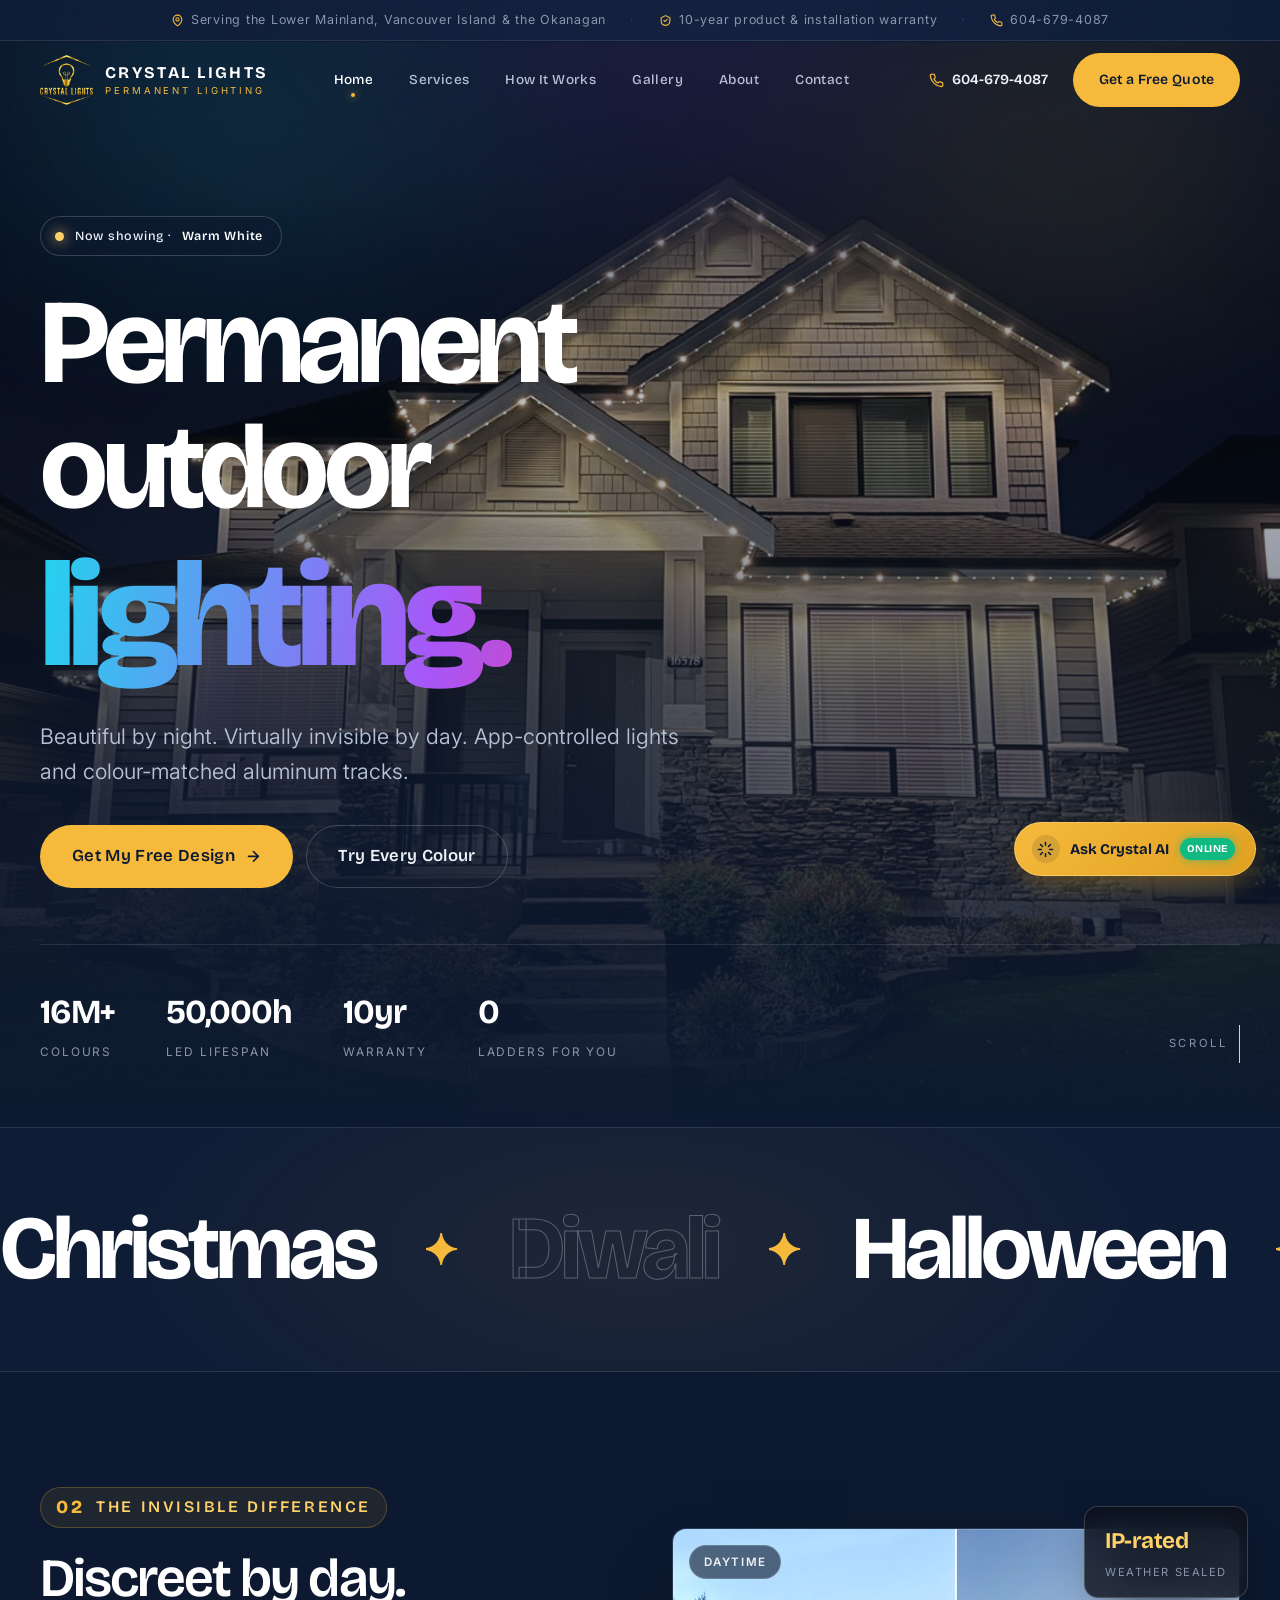
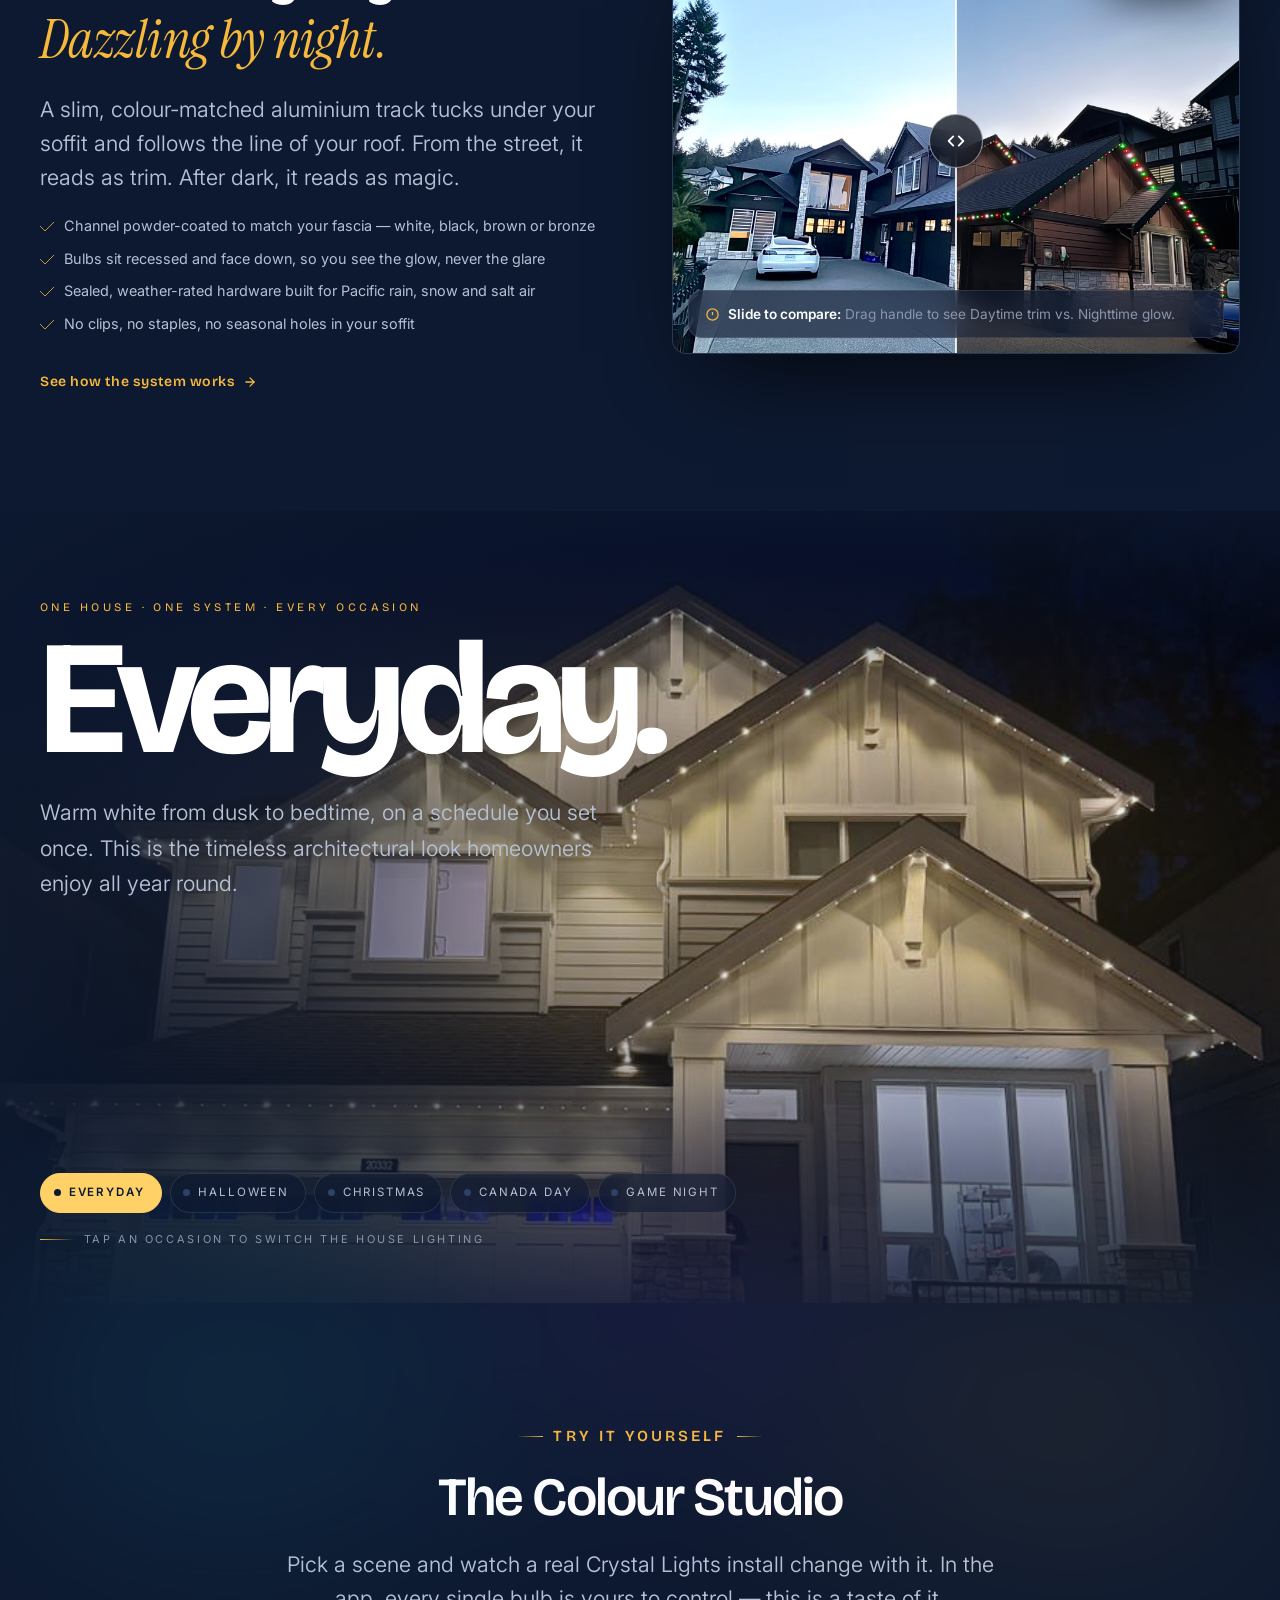
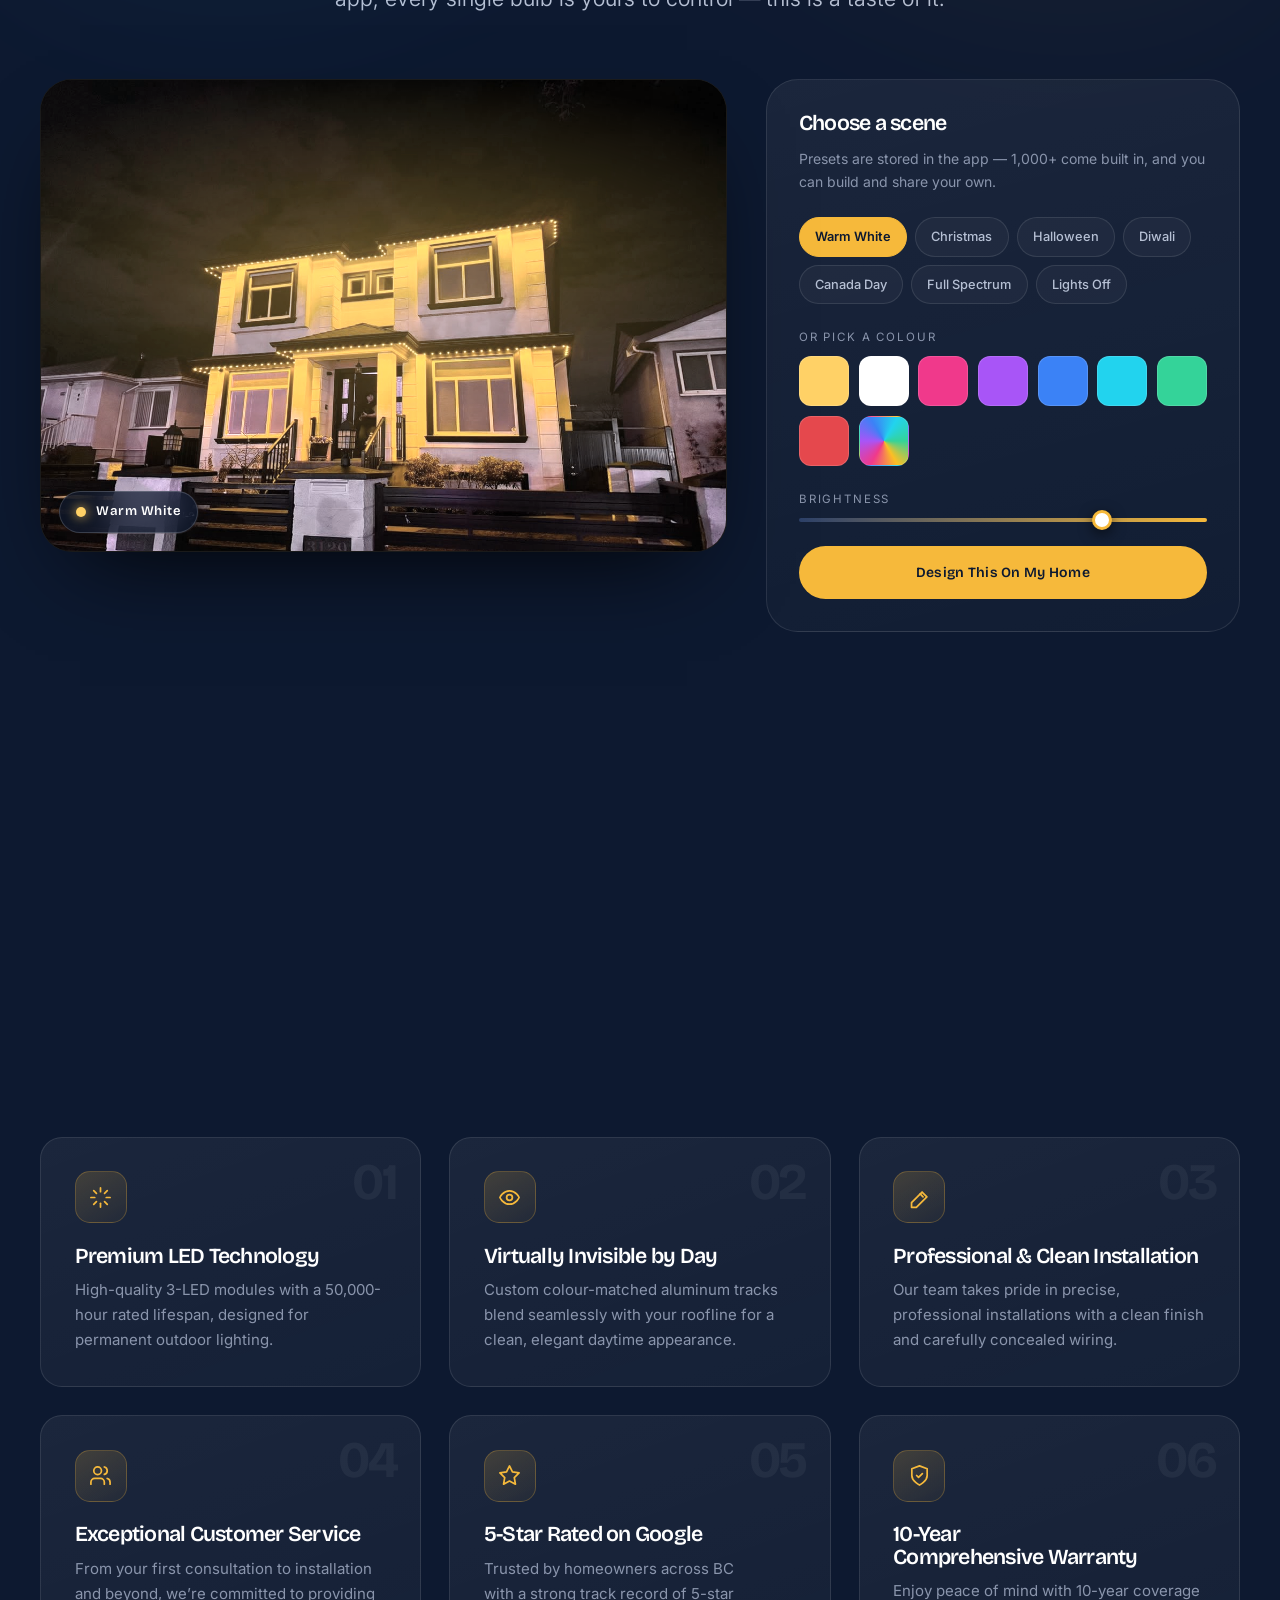
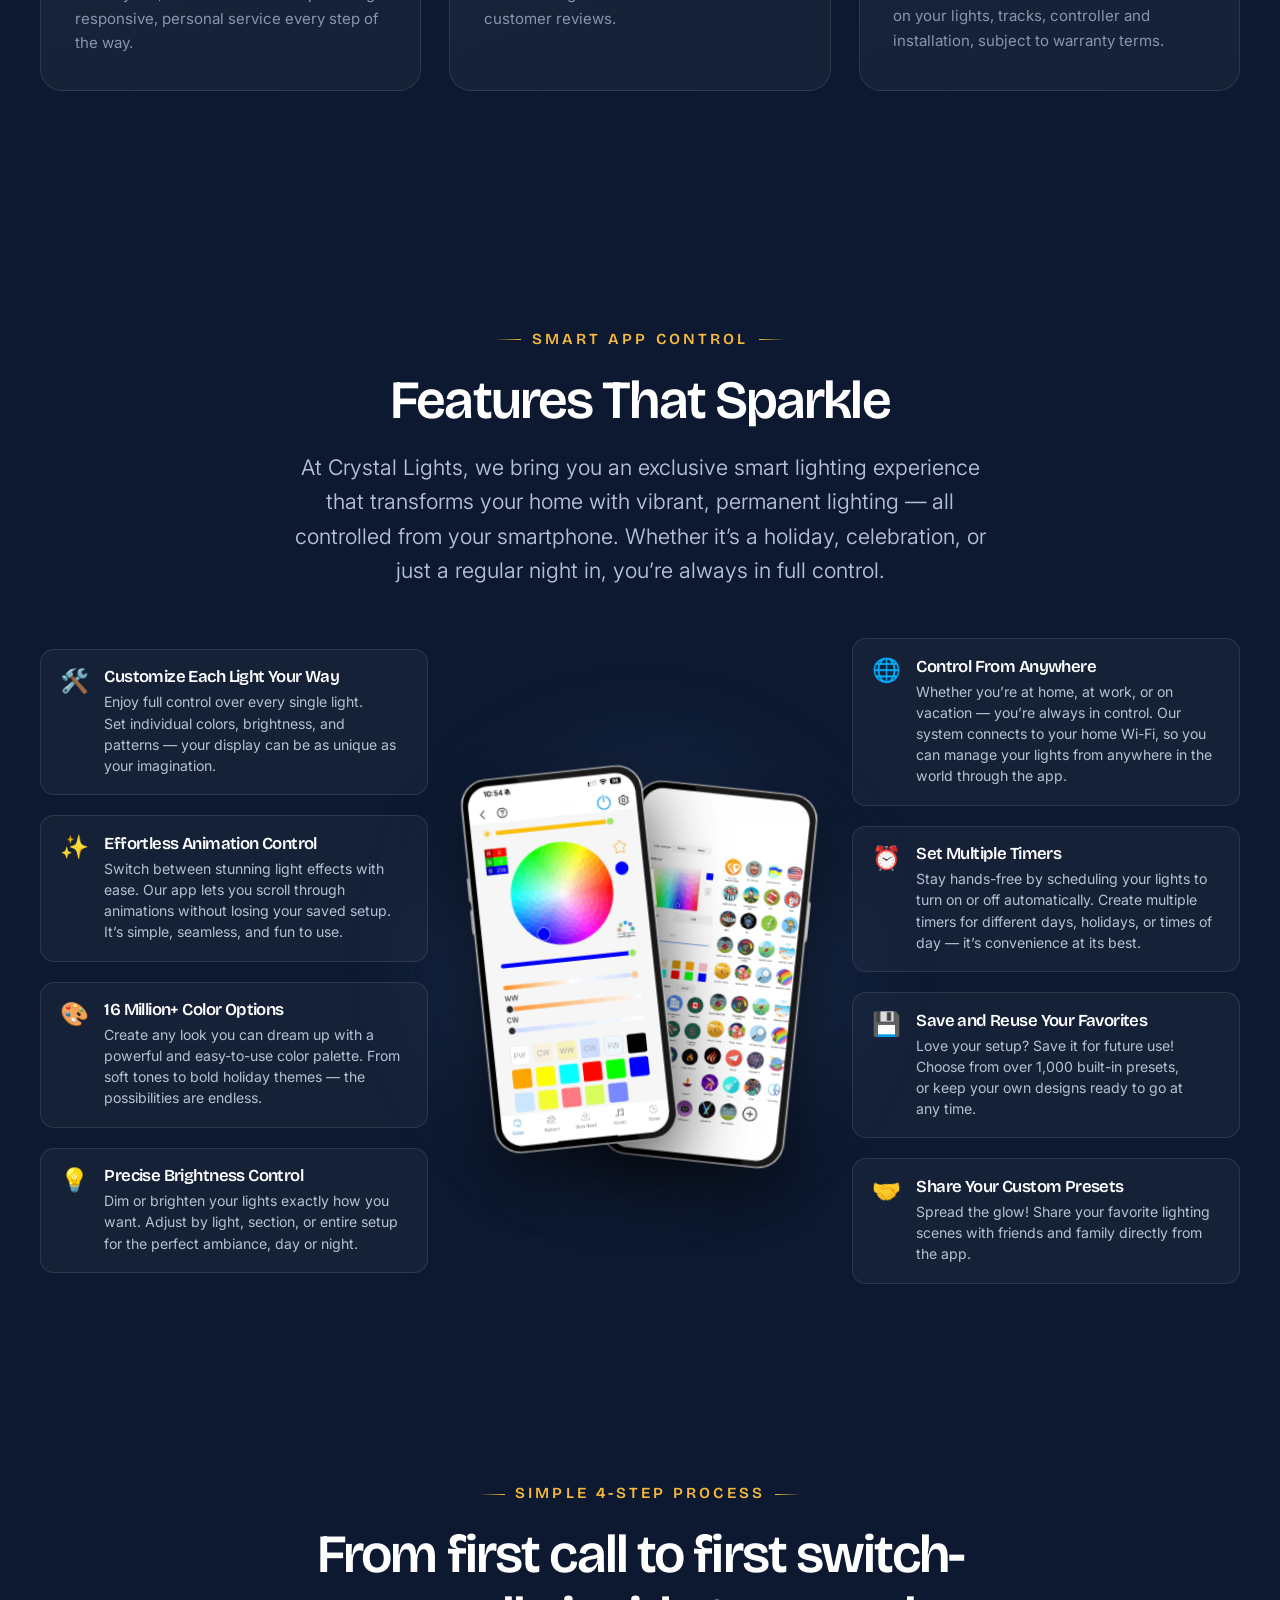
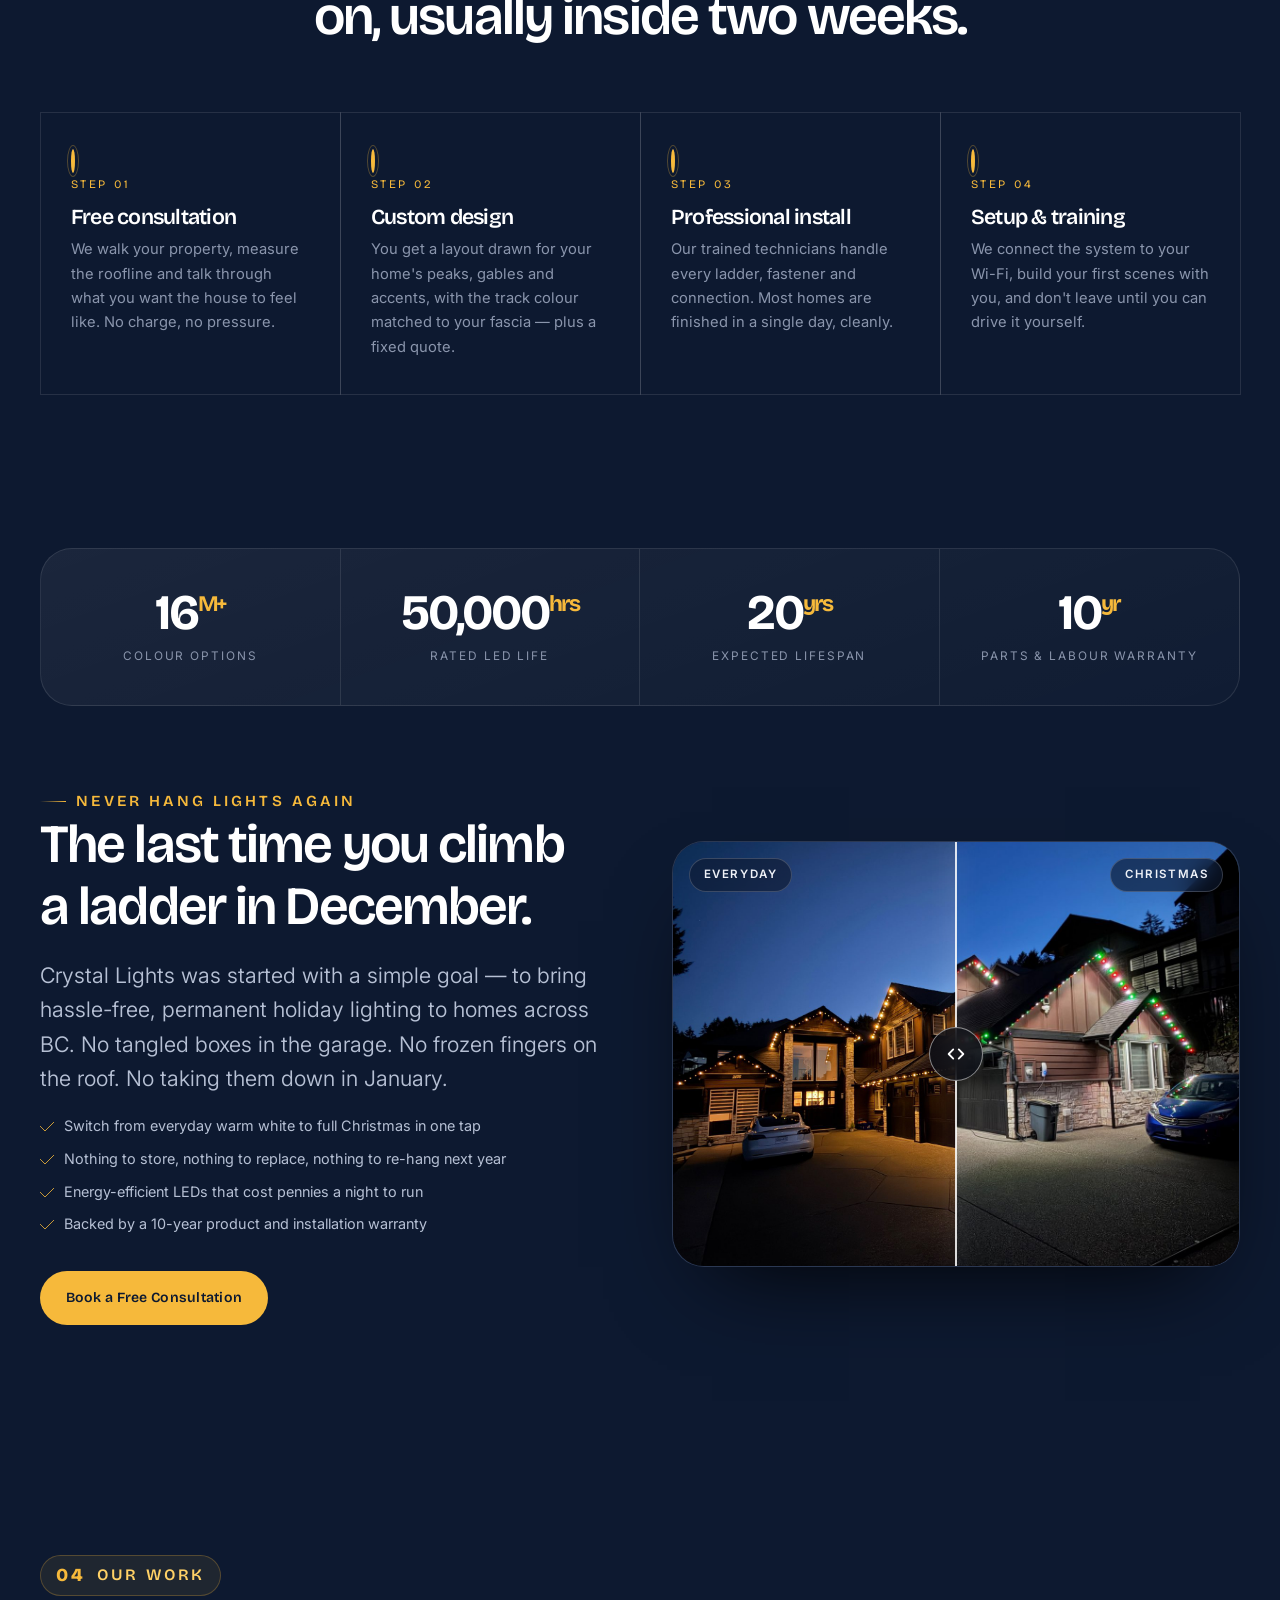
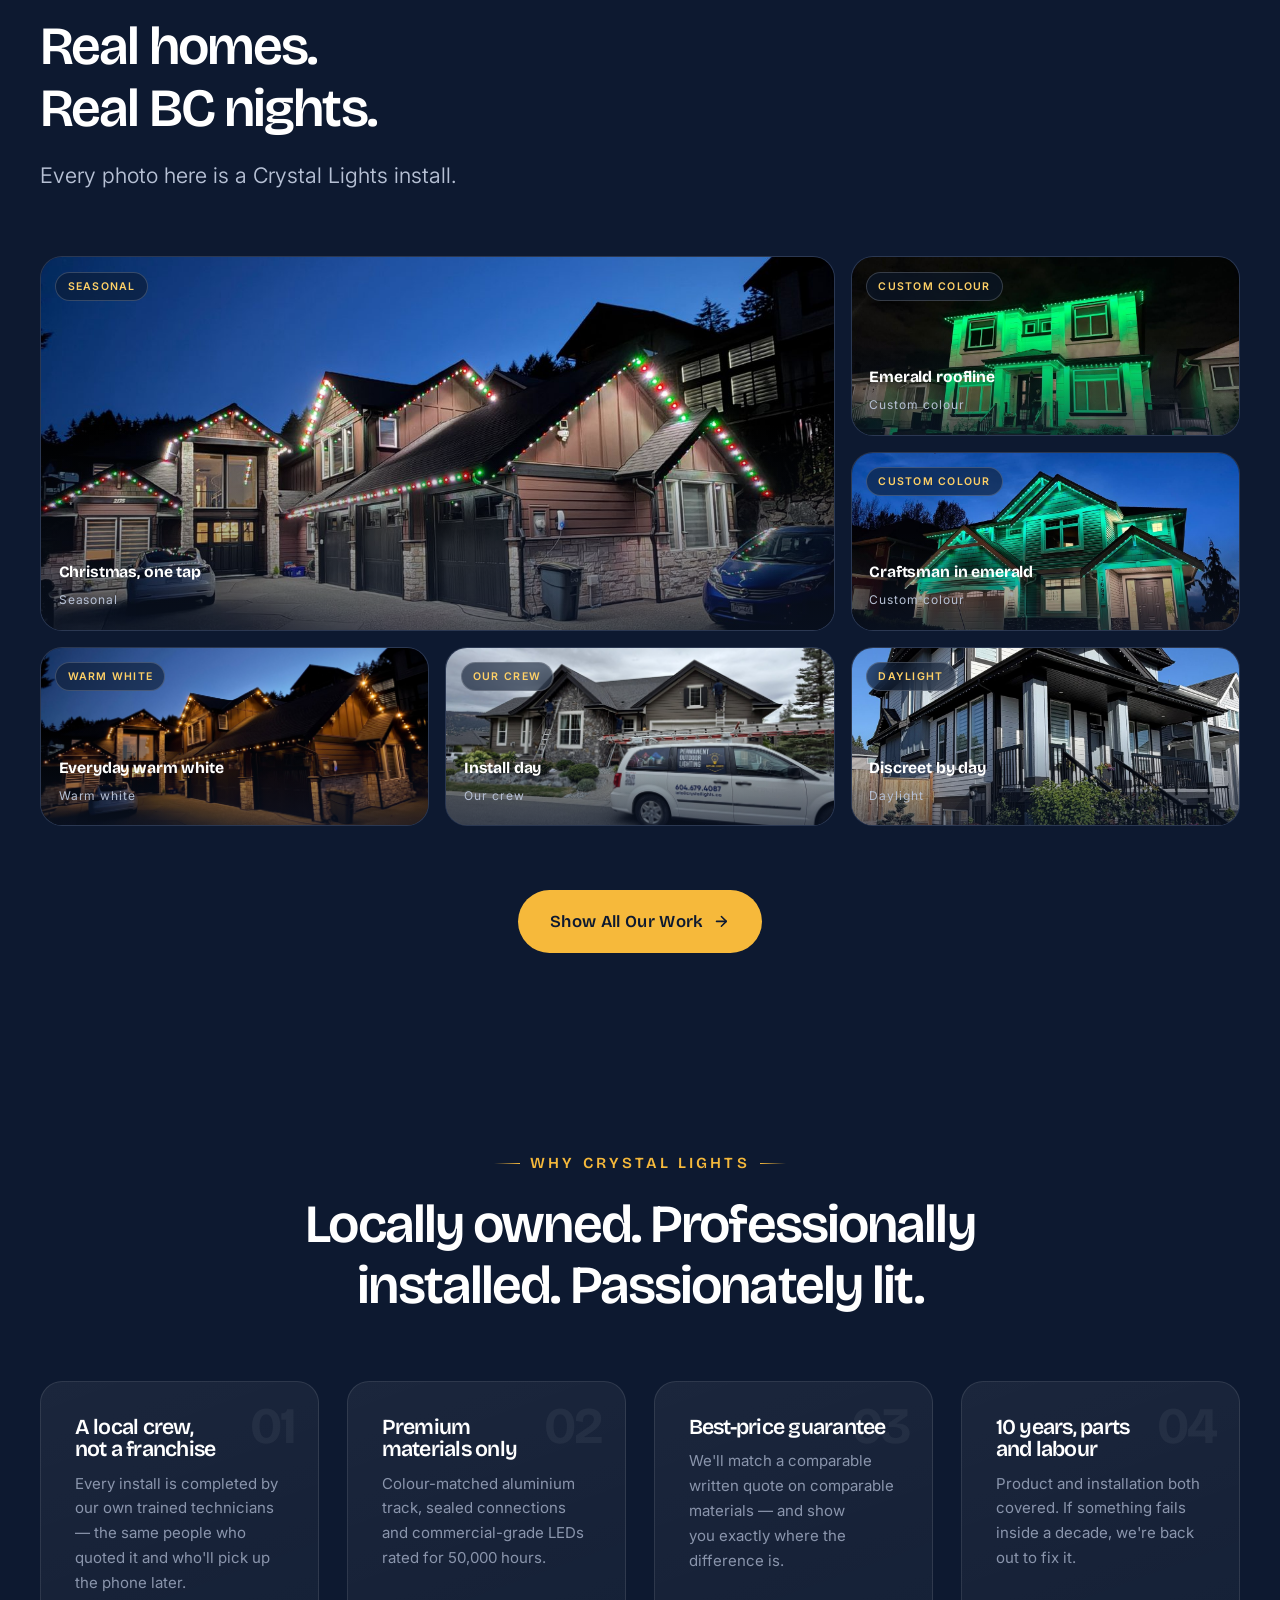
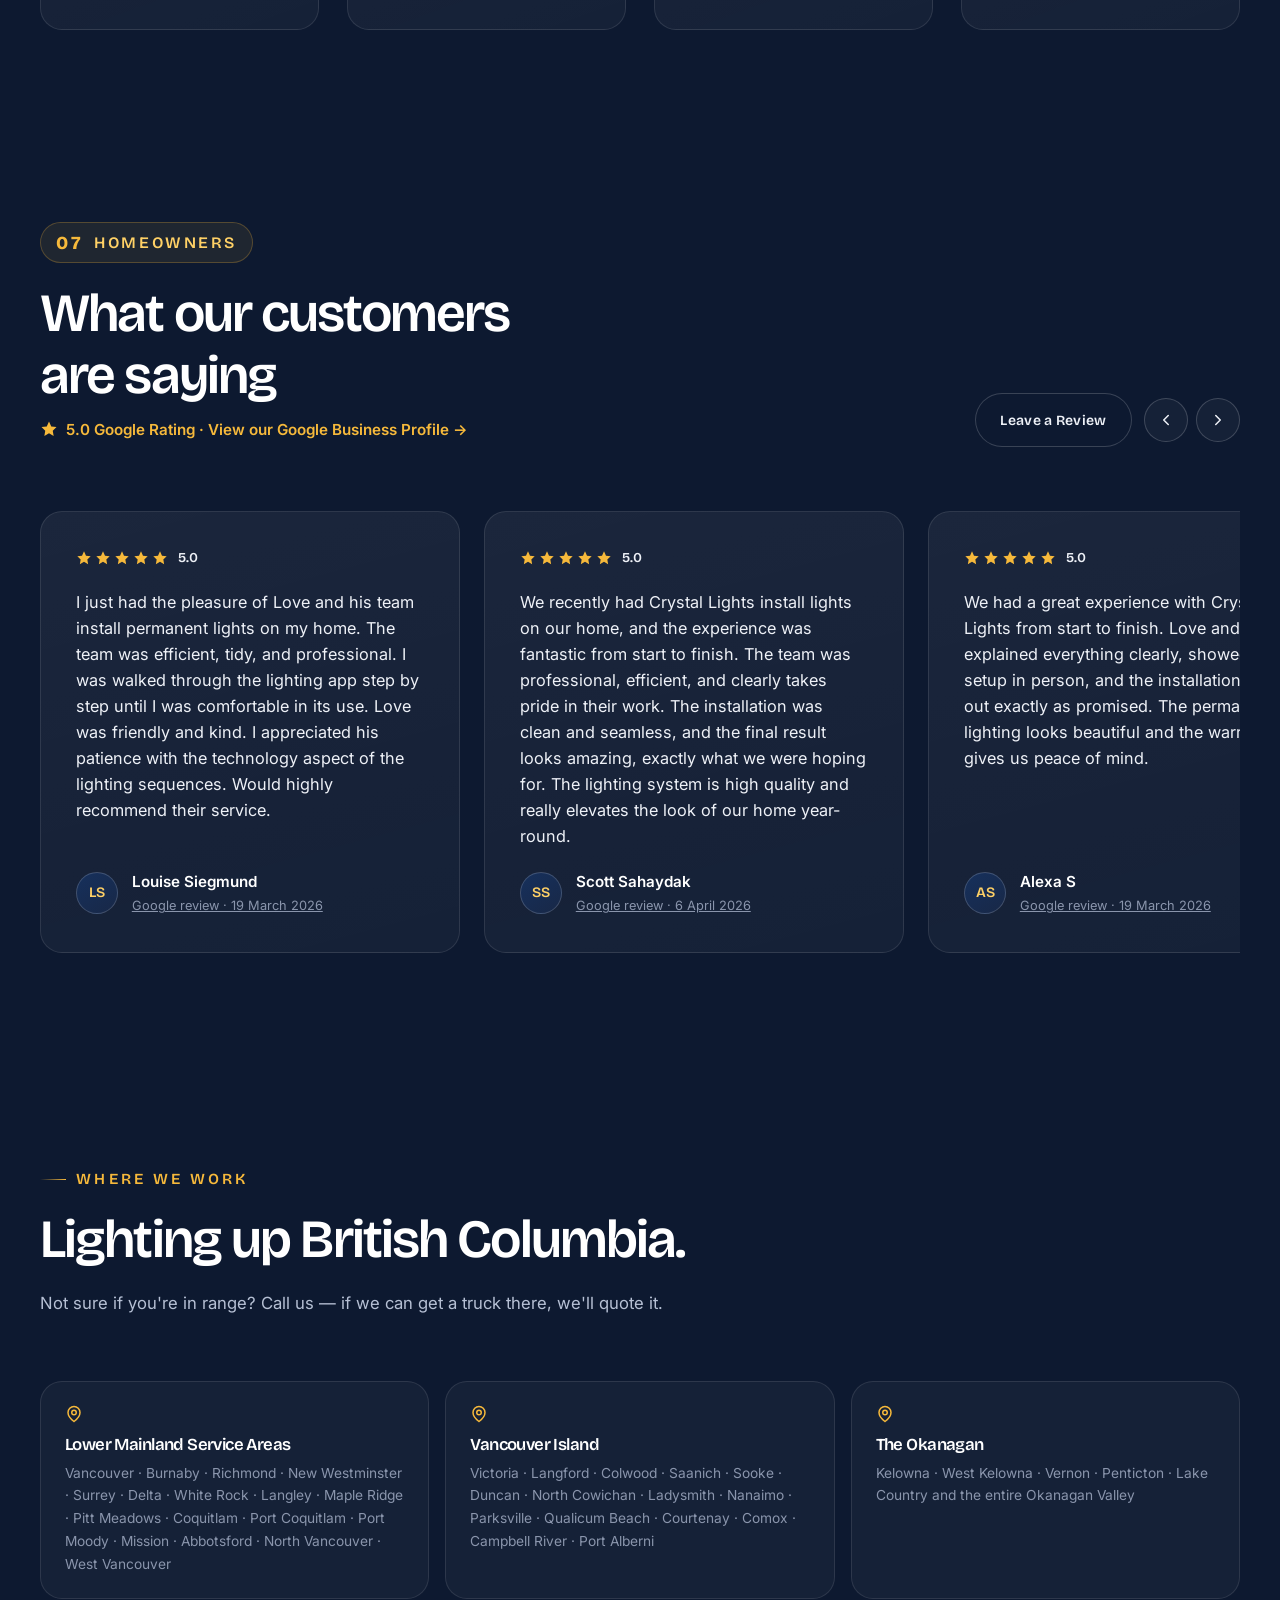
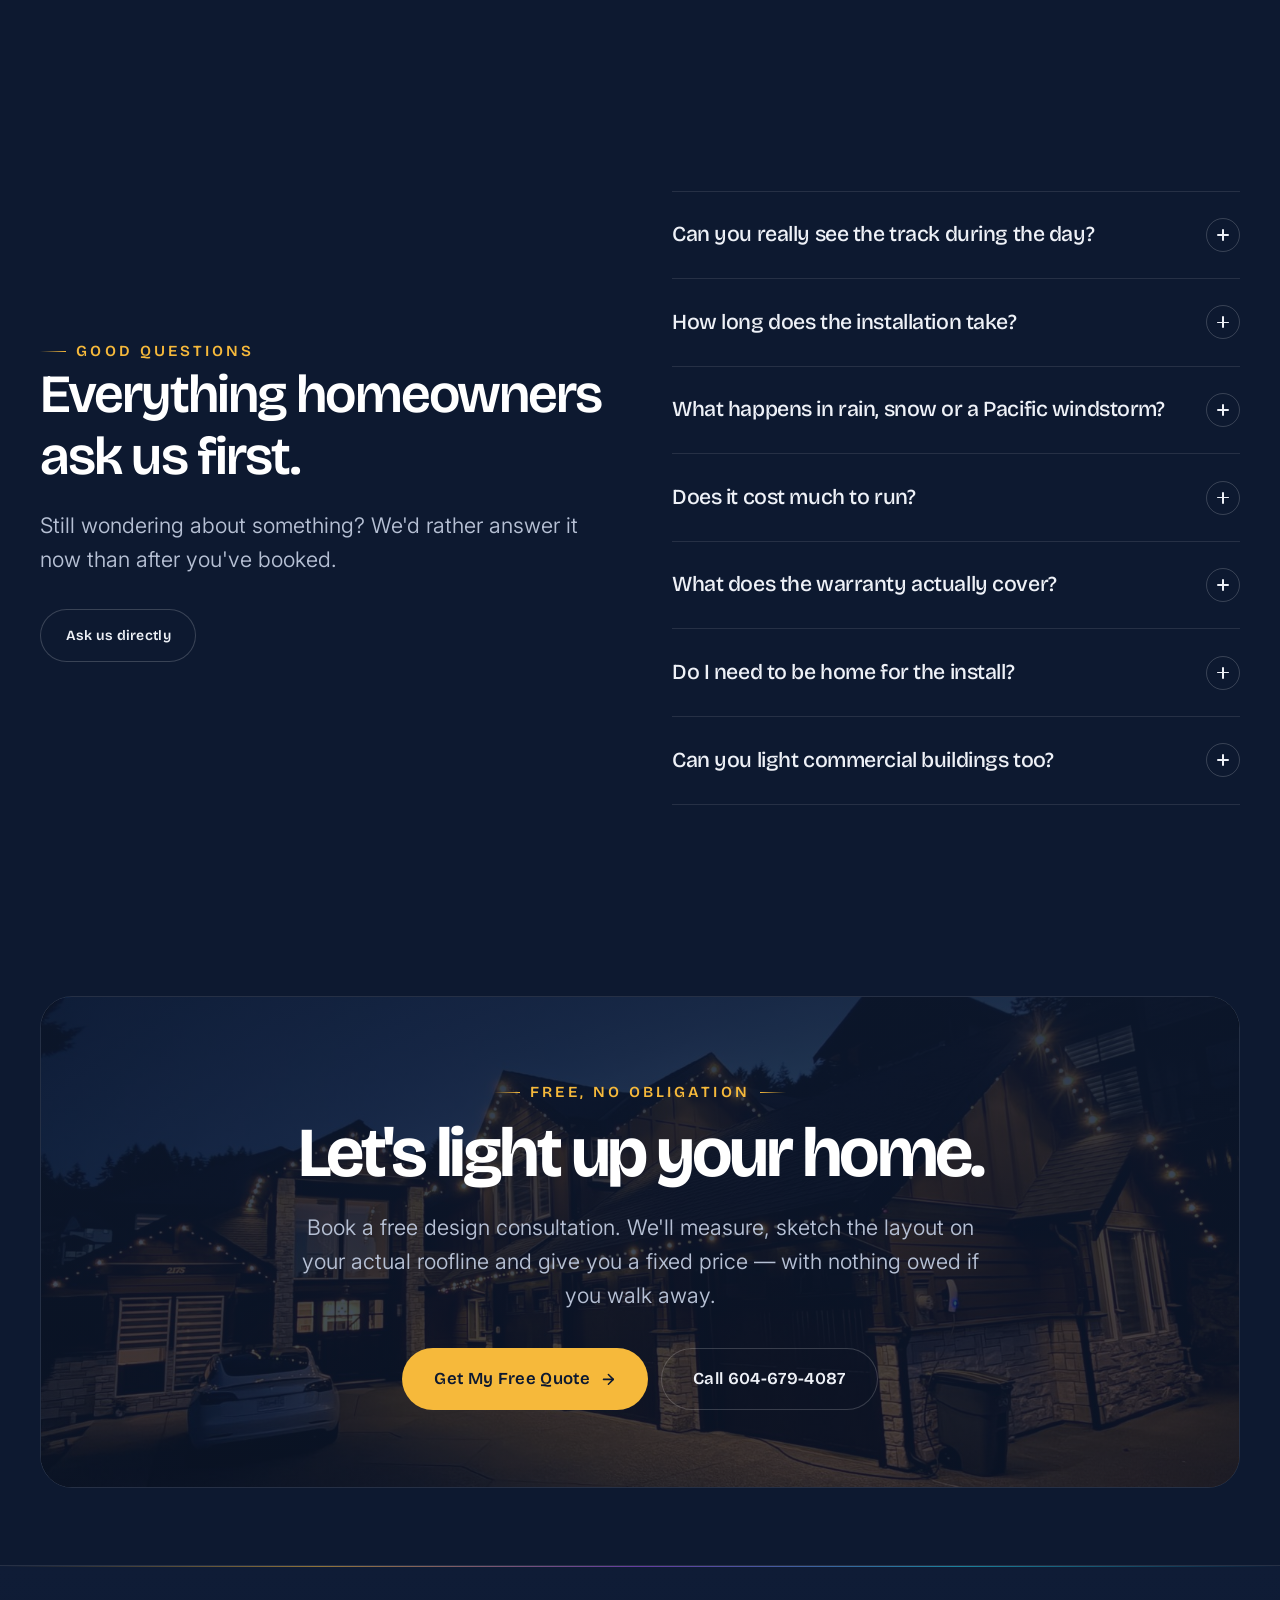
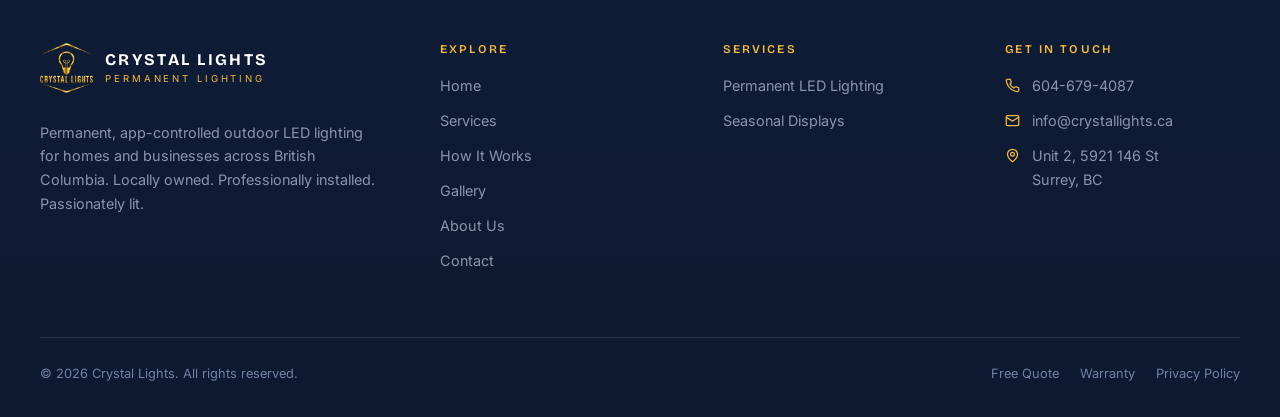
==== commit 2a92be24: "Enlarge 'lighting.' in hero headline and update Section 02 reveal slider with new daytime and nightt" ====
--- a/index.html
+++ b/index.html
@@ -18,7 +18,7 @@
 <link rel="preconnect" href="https://fonts.gstatic.com" crossorigin>
 <link href="https://fonts.googleapis.com/css2?family=Bricolage+Grotesque:opsz,wght@12..96,300..800&family=Inter:wght@300;400;500;600;700&family=Instrument+Serif:ital@0;1&display=swap" rel="stylesheet">
 <link rel="icon" type="image/png" href="assets/img/favicon.png">
-<link rel="stylesheet" href="assets/css/style.css?v=20260917c">
+<link rel="stylesheet" href="assets/css/style.css?v=20260925v3">
 
 <script type="application/ld+json">
 {
@@ -256,8 +256,8 @@
 
     <div style="position:relative" data-reveal>
       <div class="reveal-slider" data-reveal-slider style="aspect-ratio:4/3; border-radius:var(--r-md); overflow:hidden; box-shadow:var(--shadow-lg);">
-        <img src="assets/img/gallery/track-detail.jpg" alt="Daytime look: slim aluminium lighting track tucked invisibly under the roofline.">
-        <img class="reveal-slider__top" src="assets/img/gallery/track-night.png" alt="Nighttime look: warm ambient illumination lighting up the soffit.">
+        <img src="assets/img/gallery/track-daytime.jpg" alt="Daytime look: custom colour-matched tracks blend discreetly into the roofline." style="object-position:center 38%">
+        <img class="reveal-slider__top" src="assets/img/gallery/track-nighttime.jpg" alt="Nighttime look: vibrant permanent outdoor lighting illuminates the estate roofline." style="object-position:center 38%">
         <span class="reveal-slider__tag reveal-slider__tag--l">Daytime</span>
         <span class="reveal-slider__tag reveal-slider__tag--r">Nighttime</span>
         <span class="reveal-slider__handle"></span>
@@ -989,7 +989,7 @@
   </div>
 </div>
 
-<script src="assets/js/reviews.js?v=20260917c" defer></script>
-<script src="assets/js/main.js?v=20260917c" defer></script>
+<script src="assets/js/reviews.js?v=20260925v3" defer></script>
+<script src="assets/js/main.js?v=20260925v3" defer></script>
 </body>
 </html>
--- a/assets/css/style.css
+++ b/assets/css/style.css
@@ -731,12 +731,15 @@
   margin-top: 1.5rem;
   max-width: 15ch;
 }
-.hero__title .accent { display: block; font-weight: 400; letter-spacing: -0.02em; }
 .hero__title .spectrum-text {
   font-family: var(--font-display) !important;
   font-style: normal !important;
-  font-weight: 700 !important;
+  font-weight: 800 !important;
+  font-size: 1.25em !important;
+  display: inline-block;
+  line-height: 1.05;
   letter-spacing: -0.045em !important;
+  margin-top: 0.05em;
 }
 
 .hero__sub {
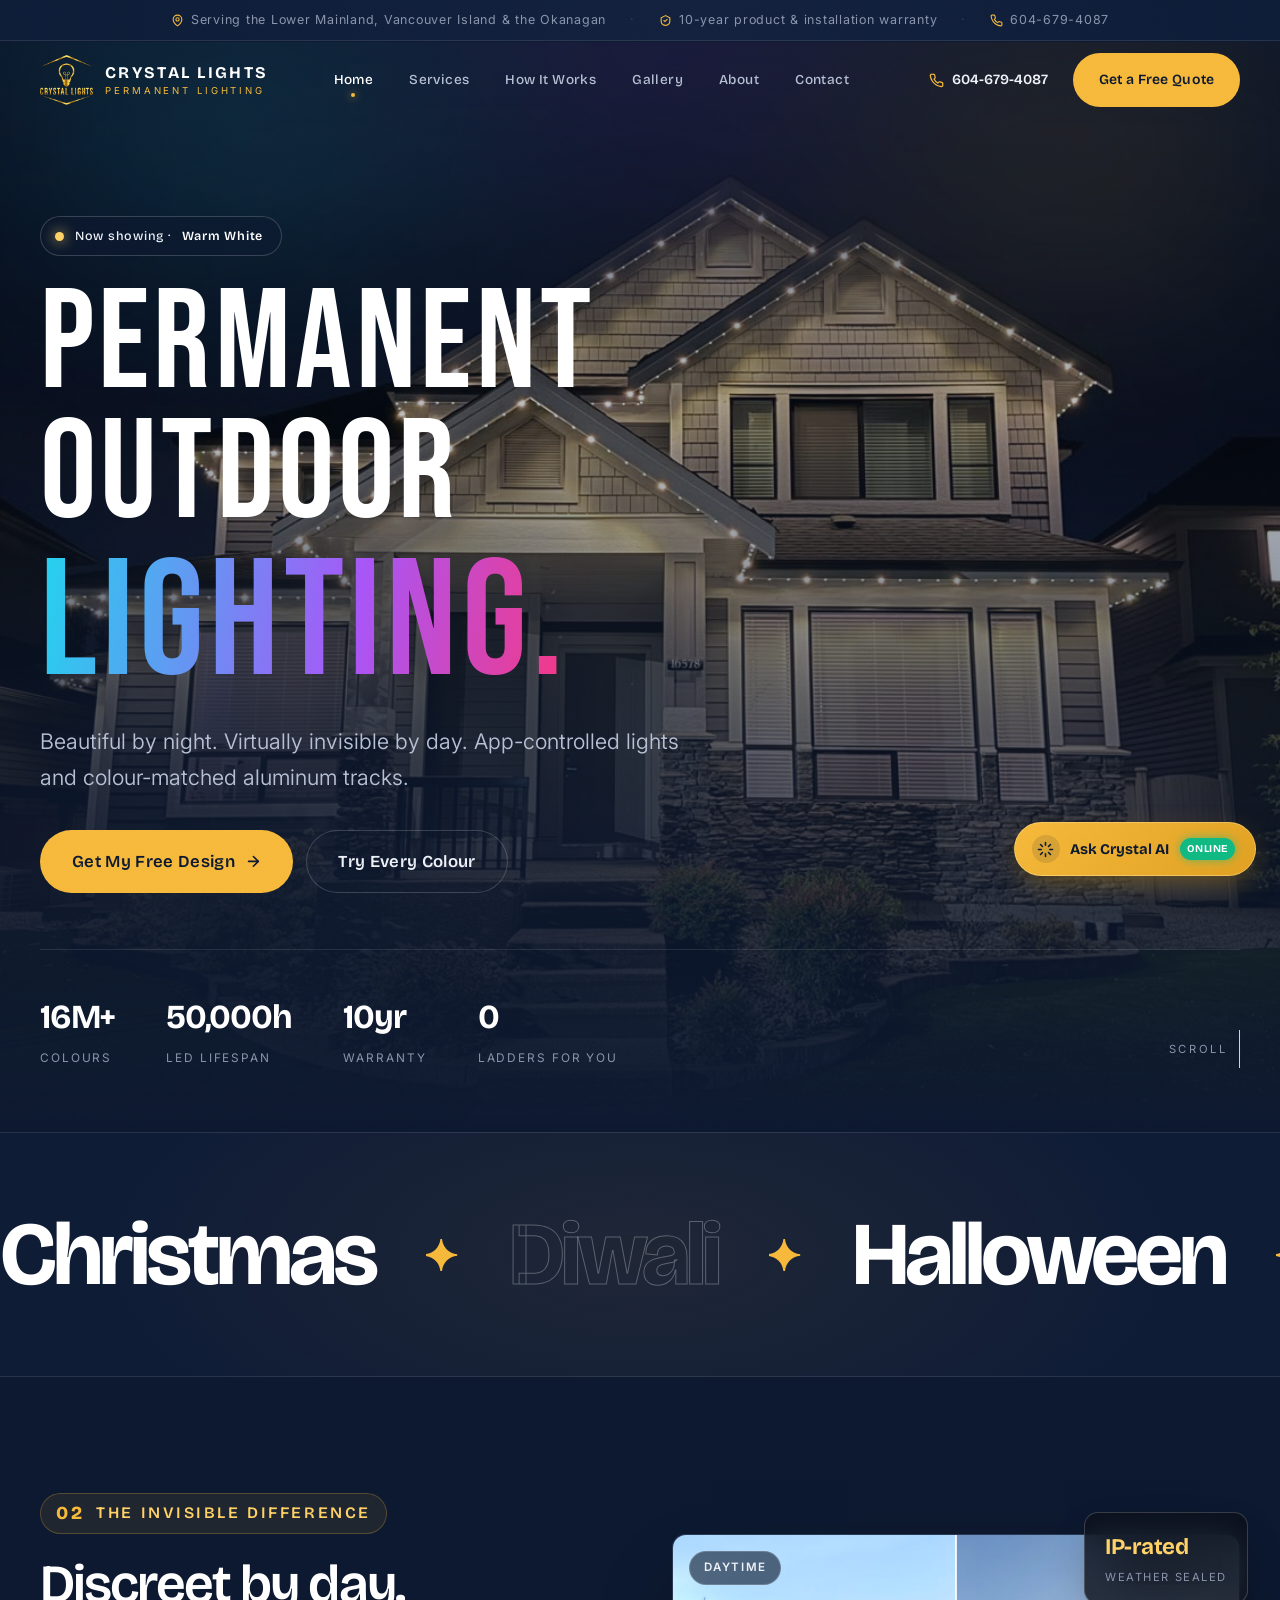
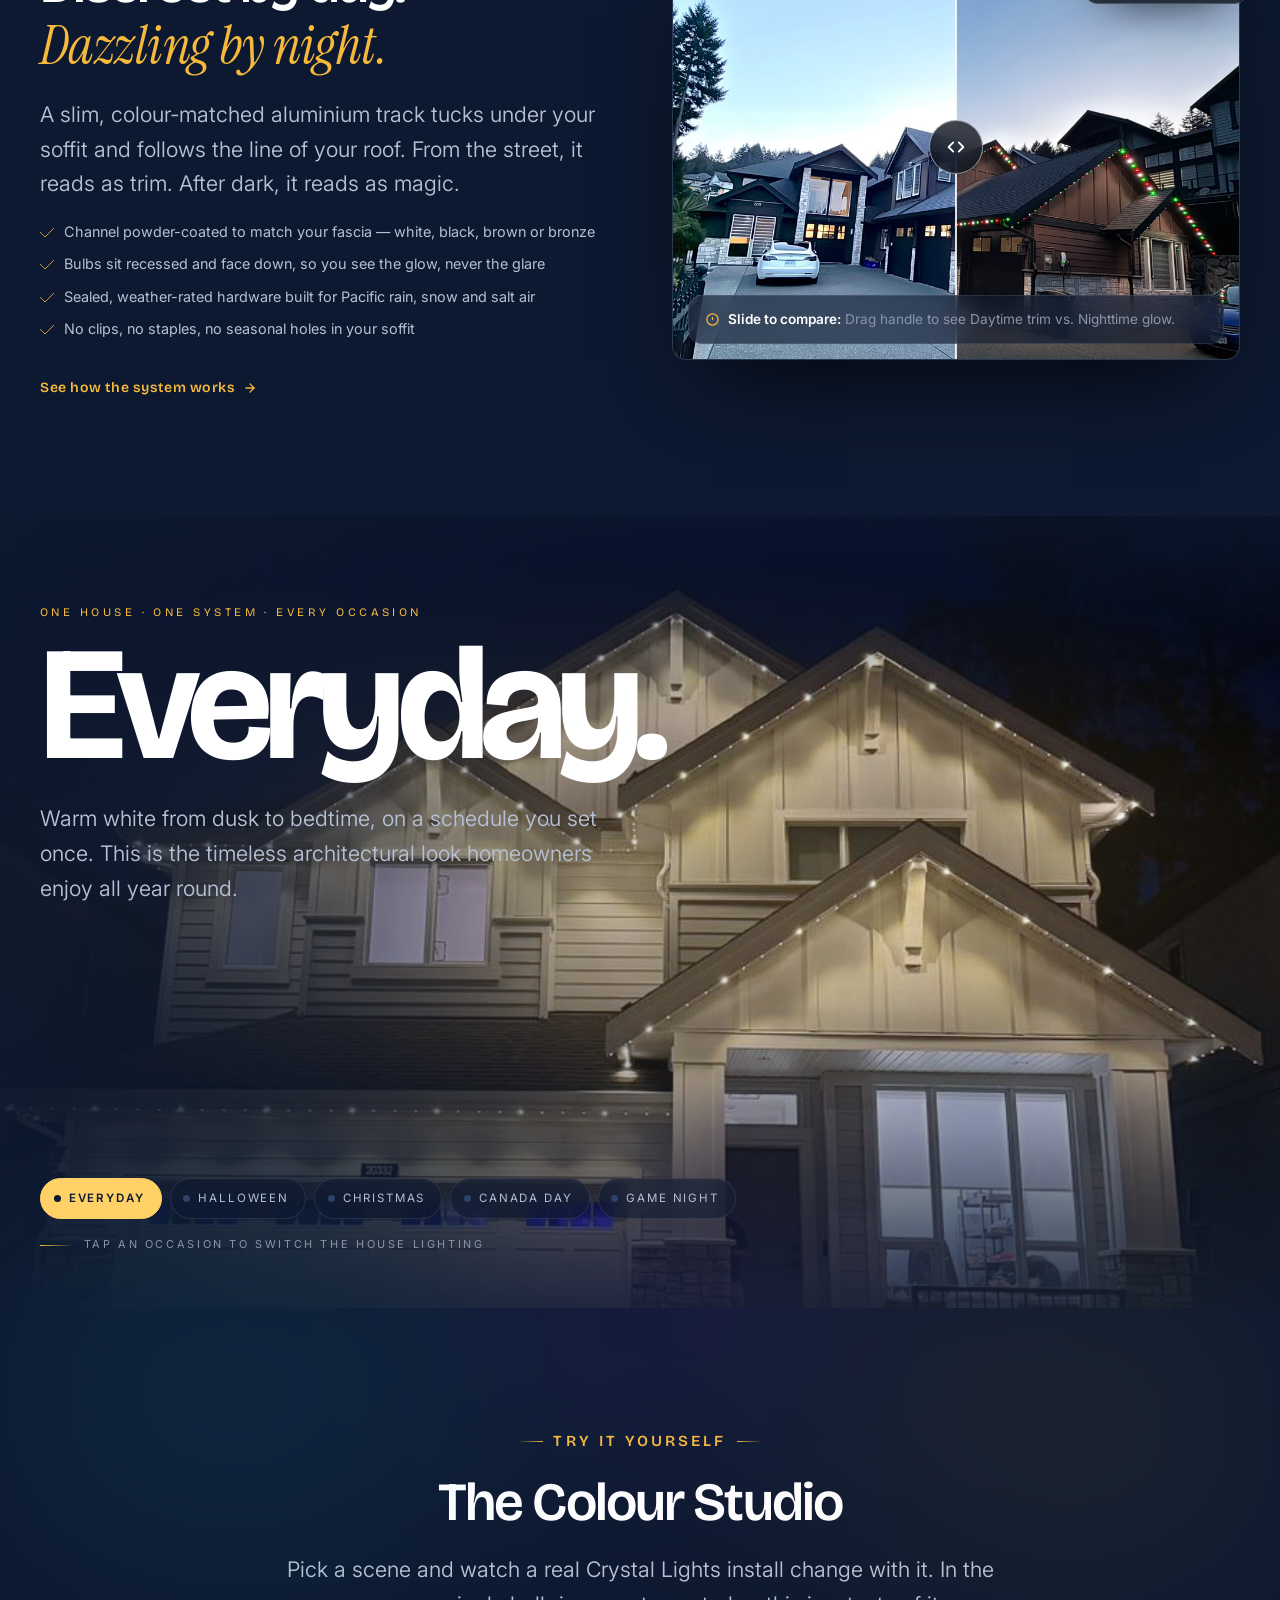
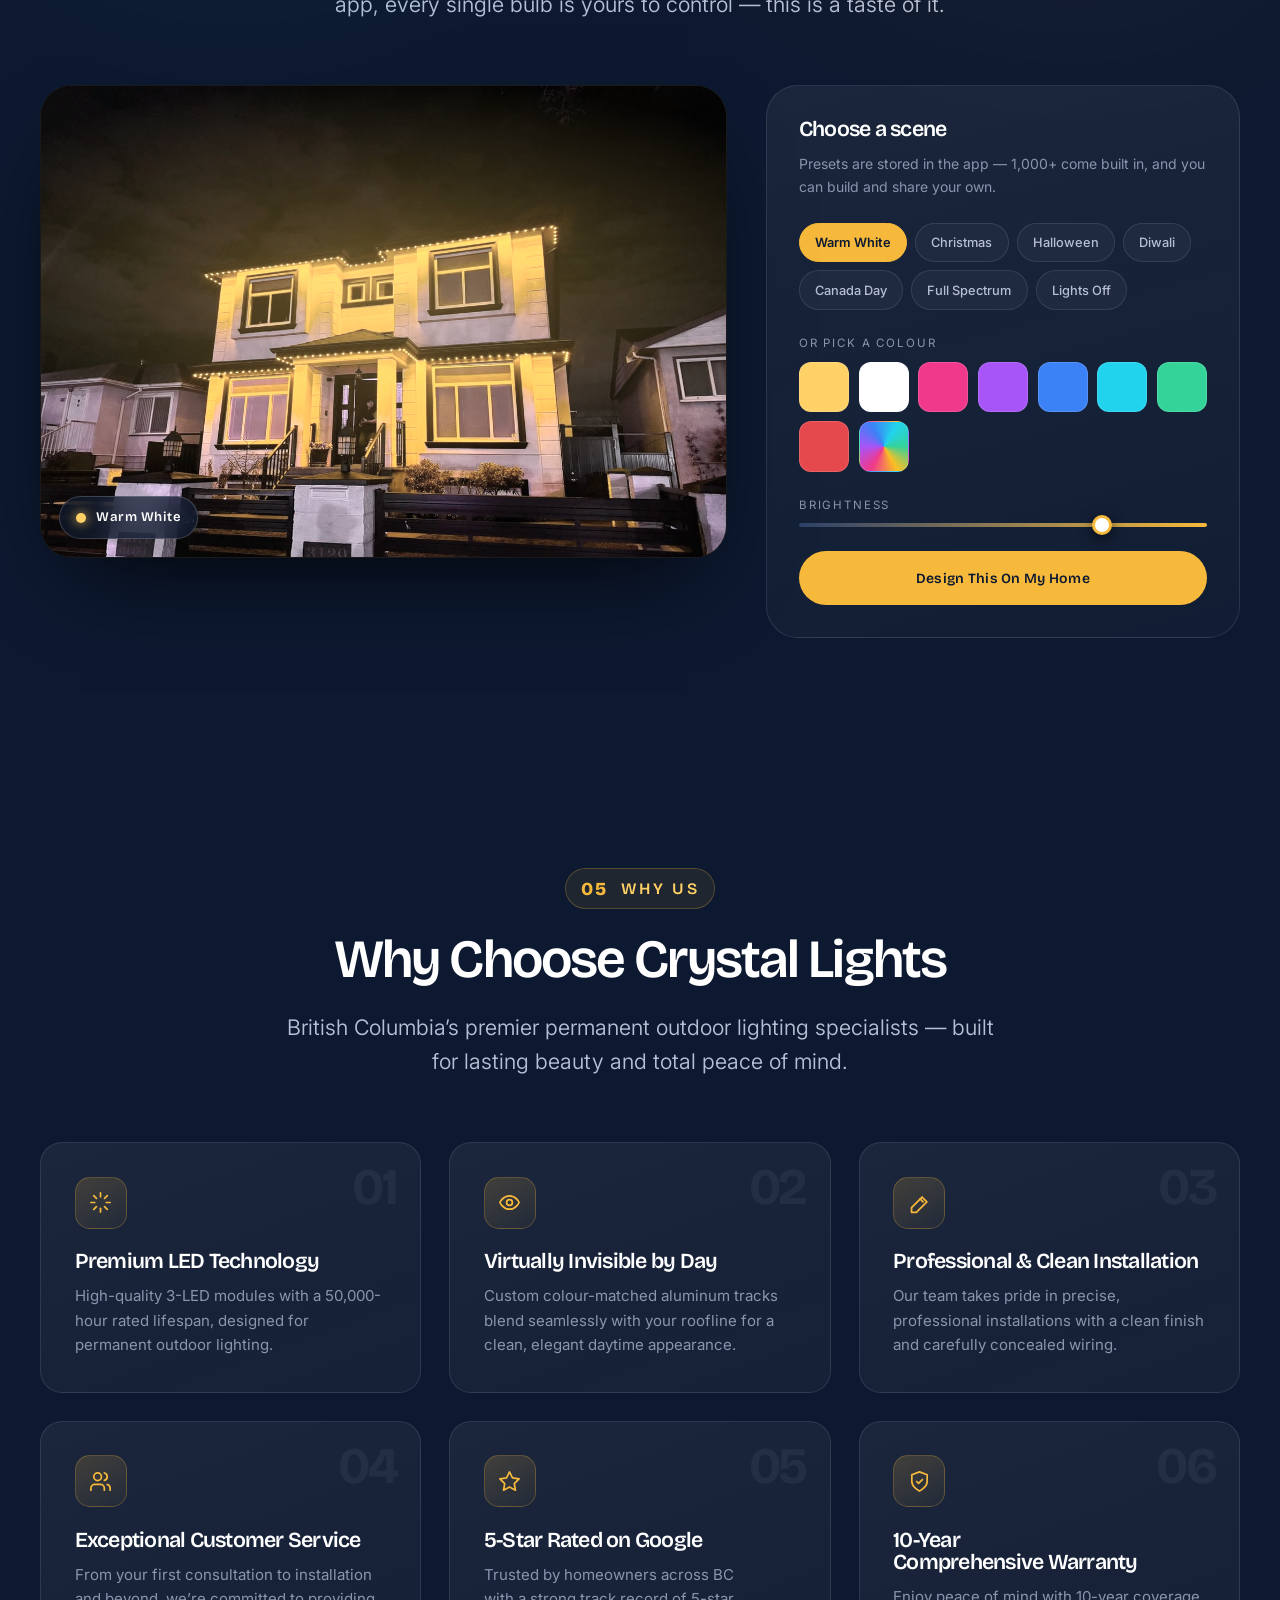
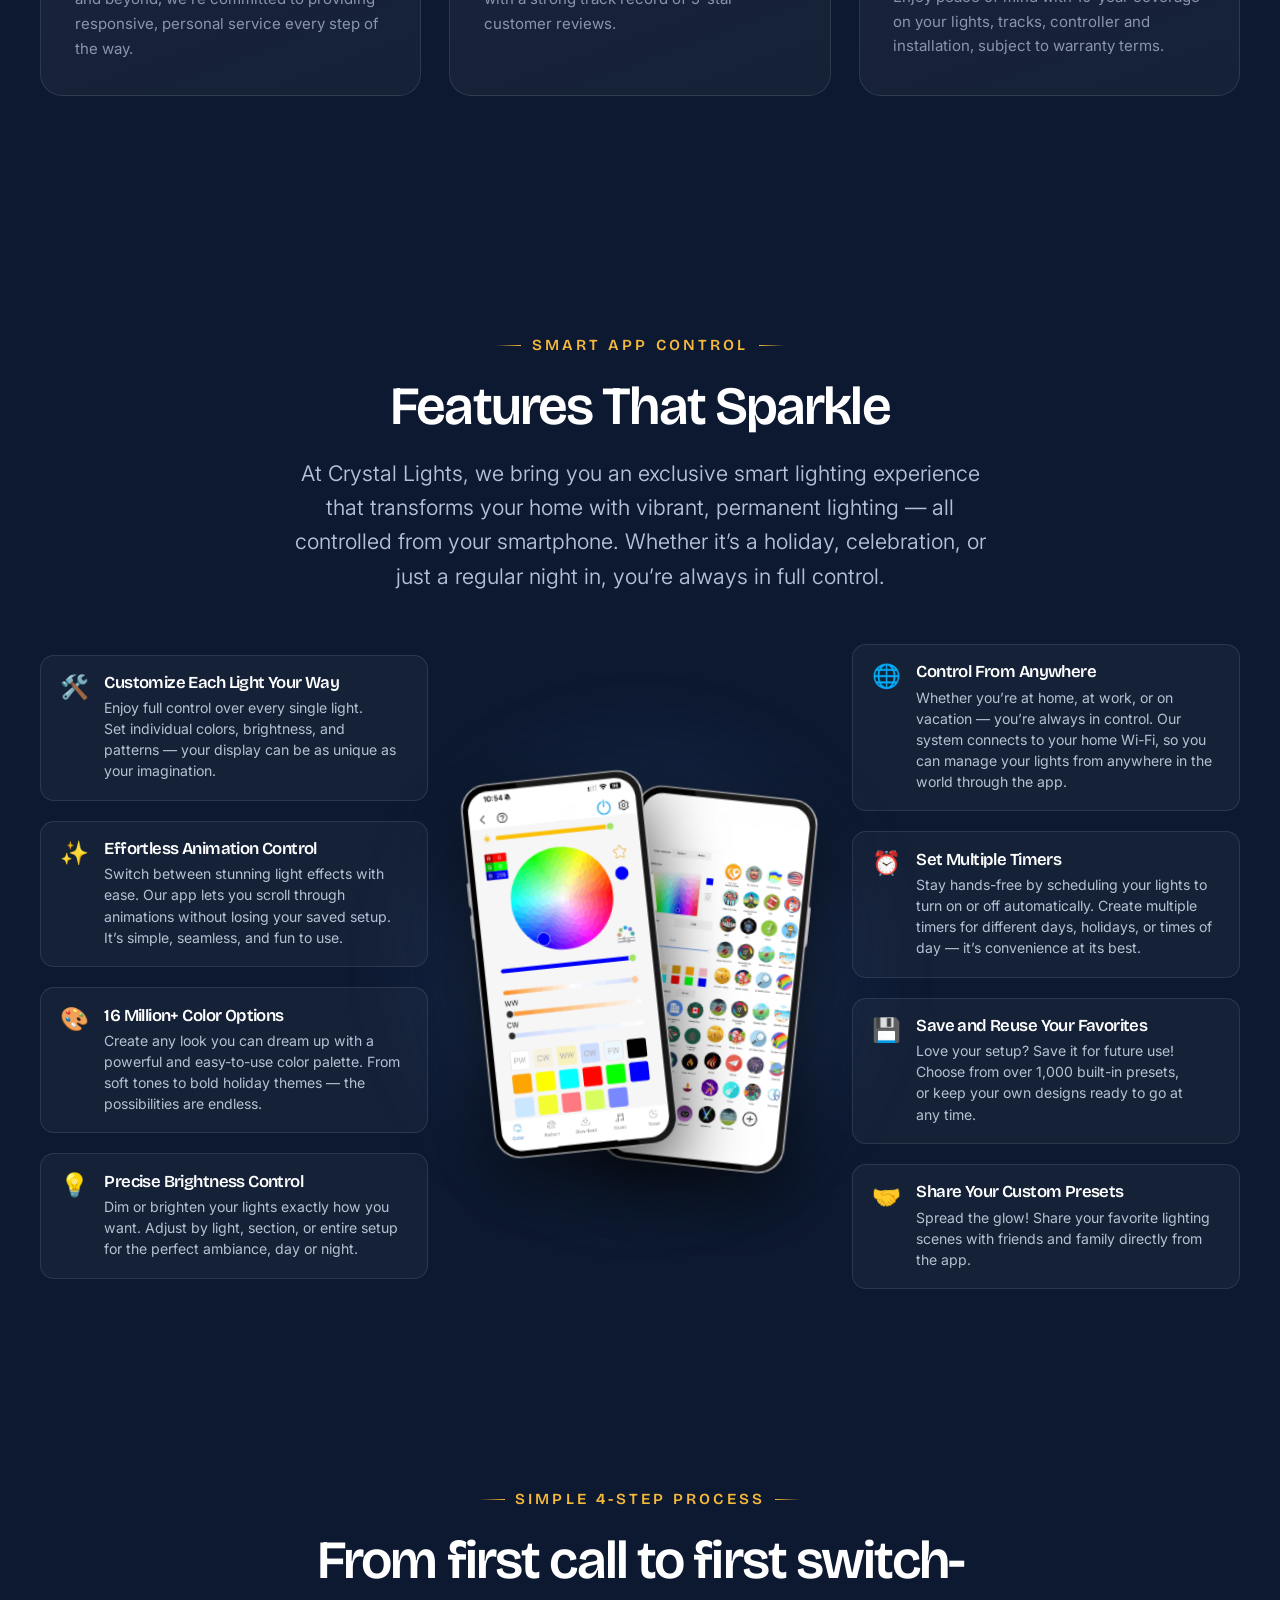
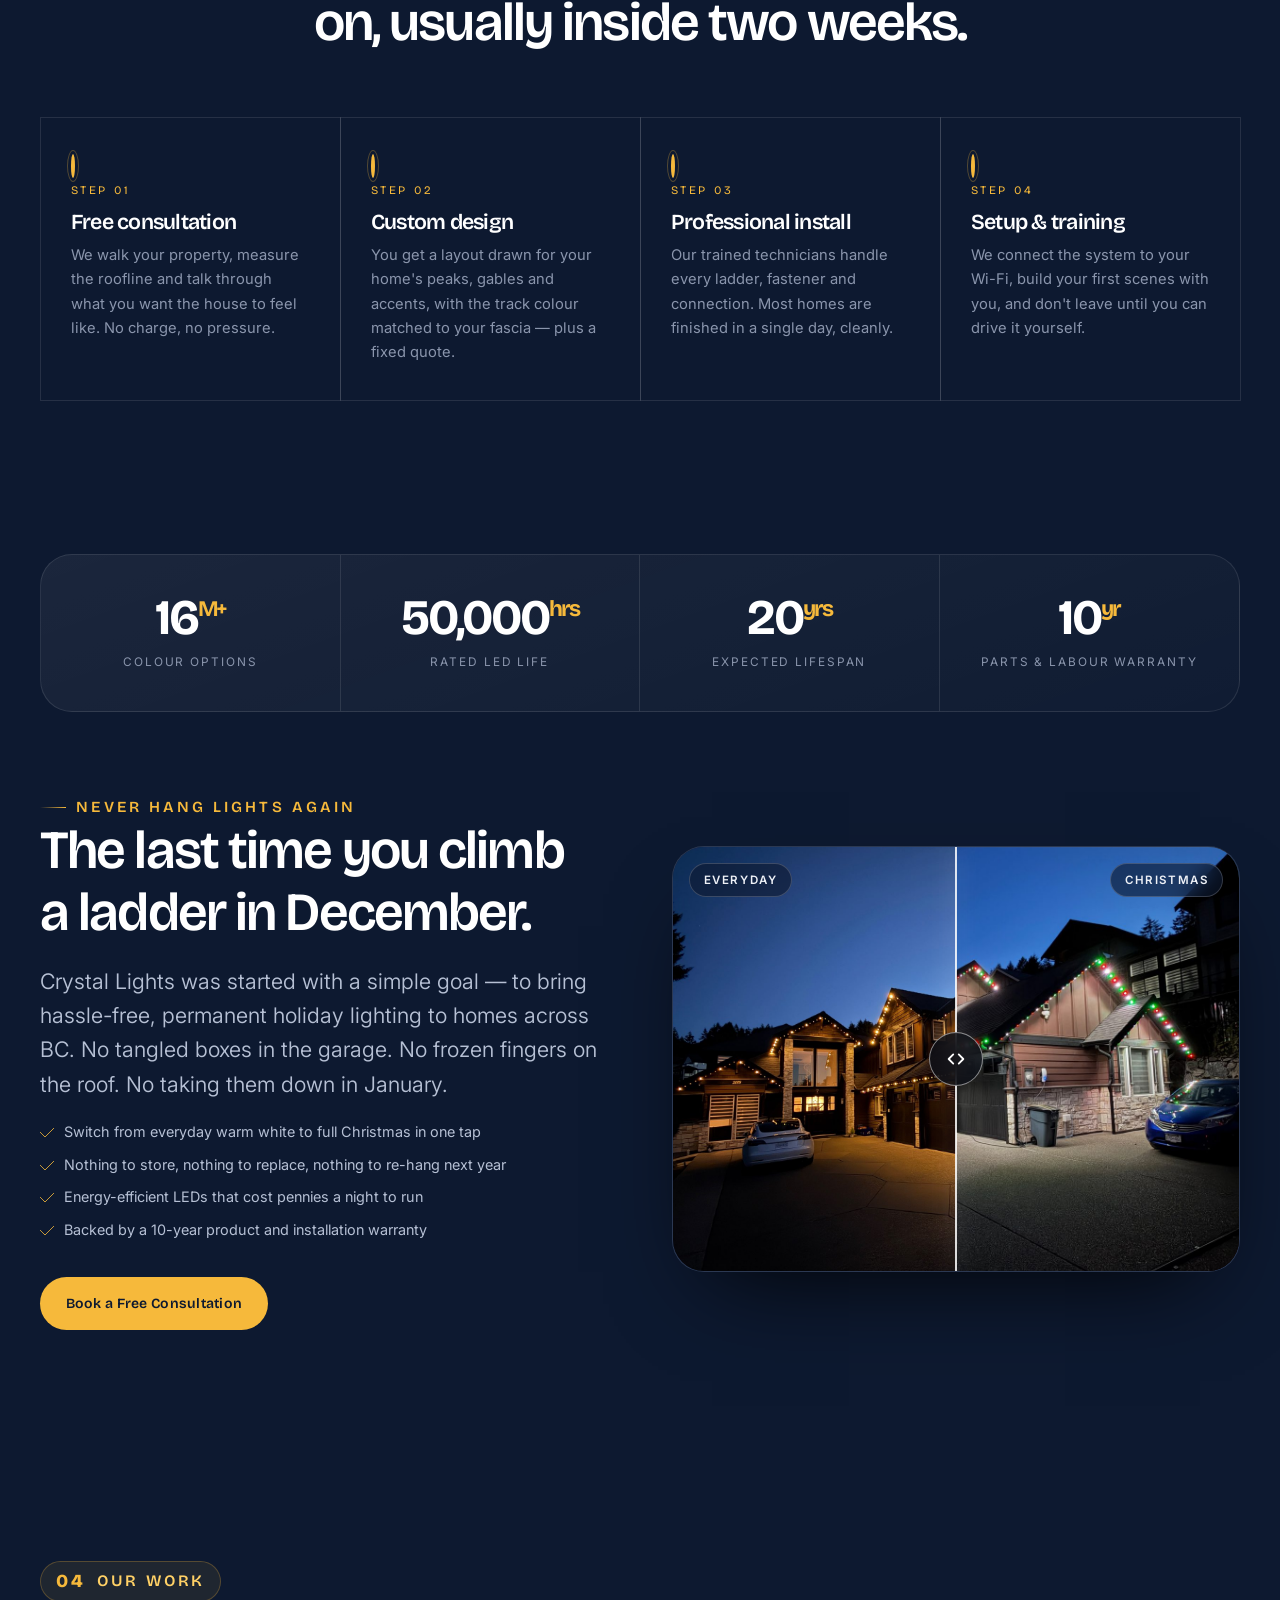
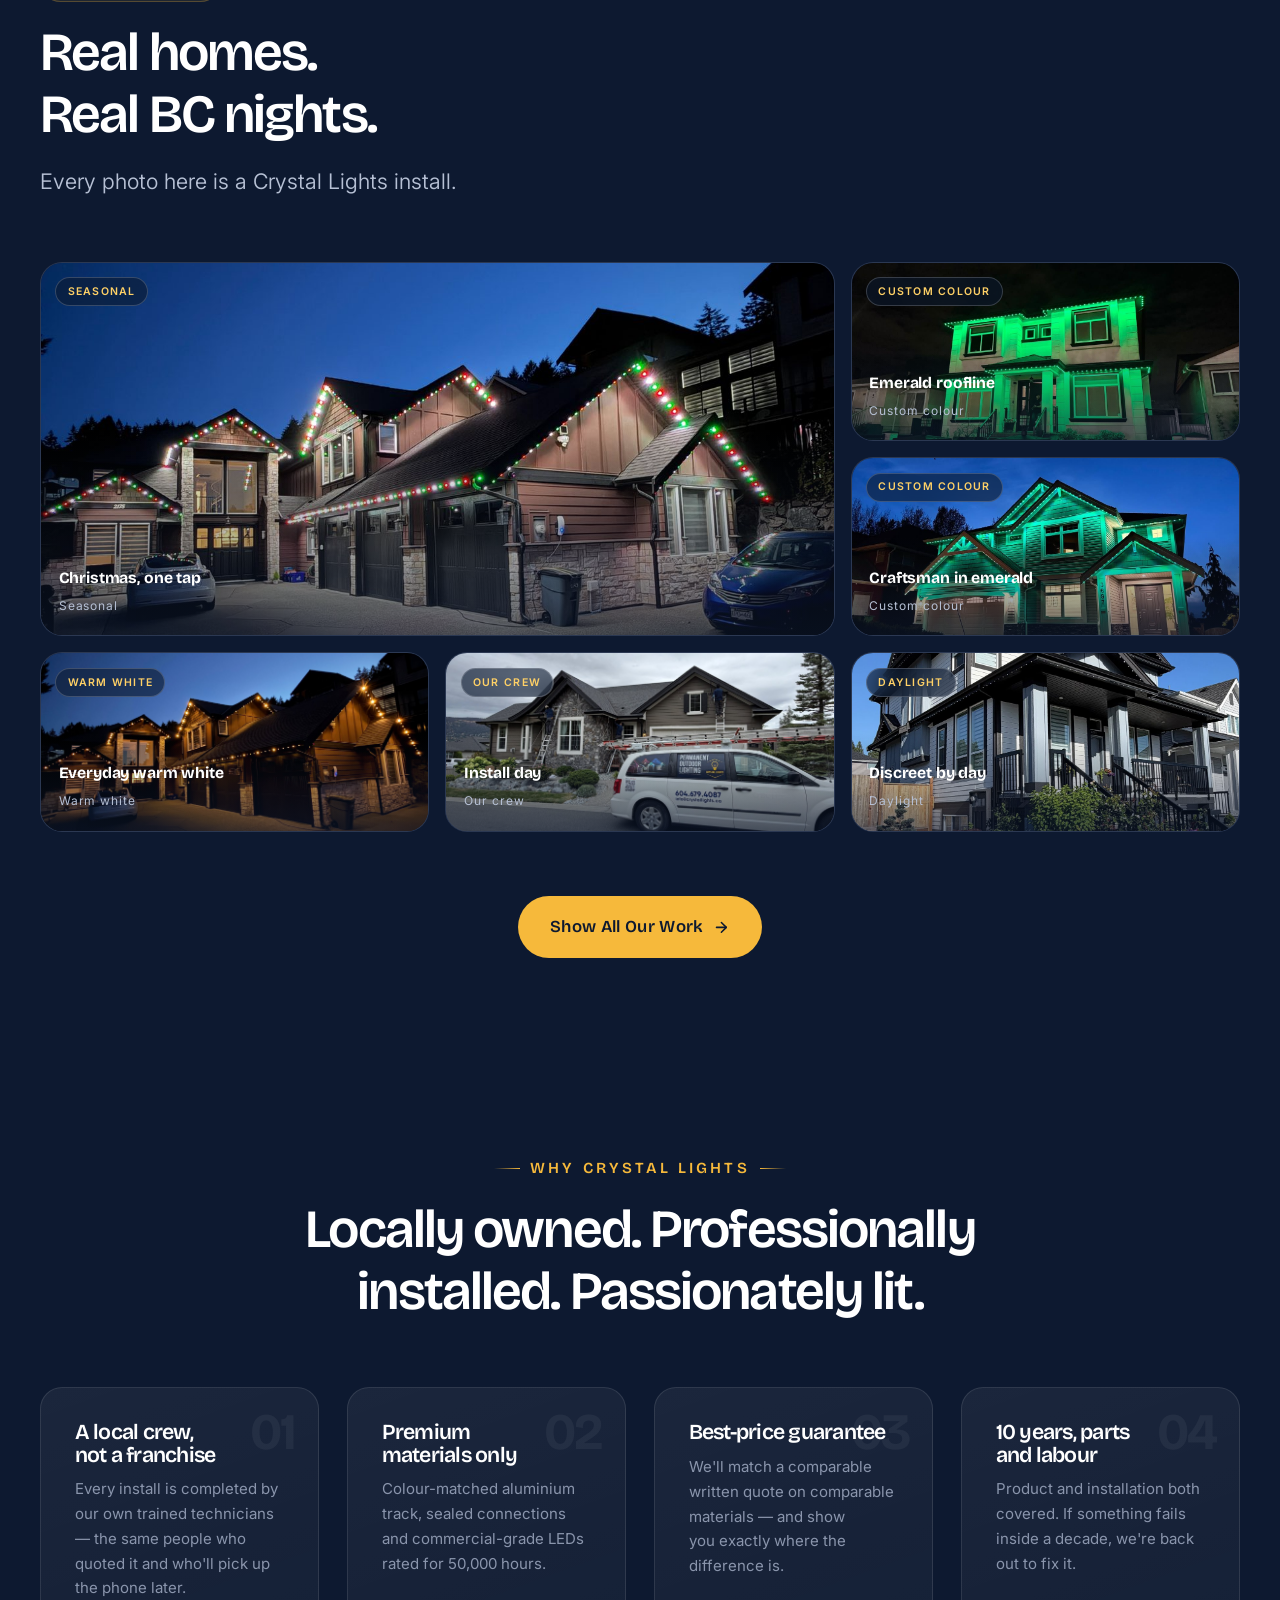
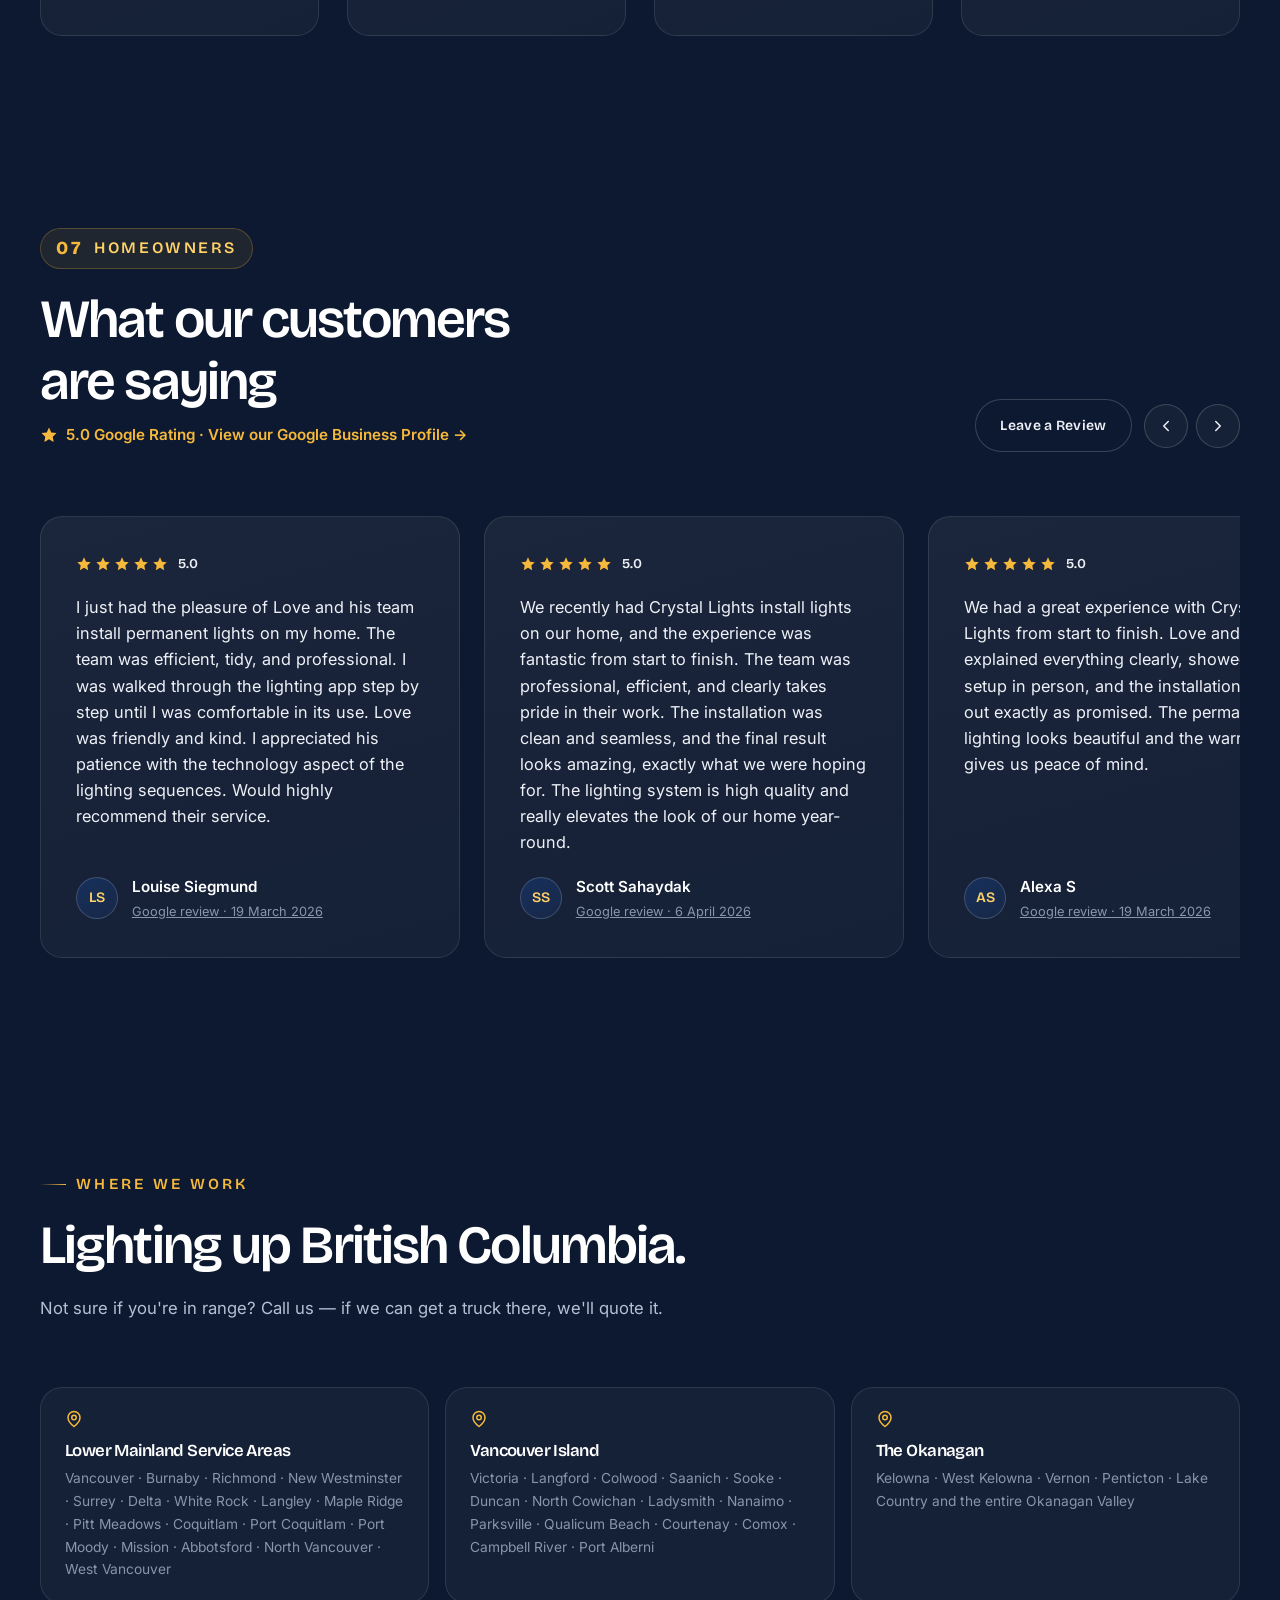
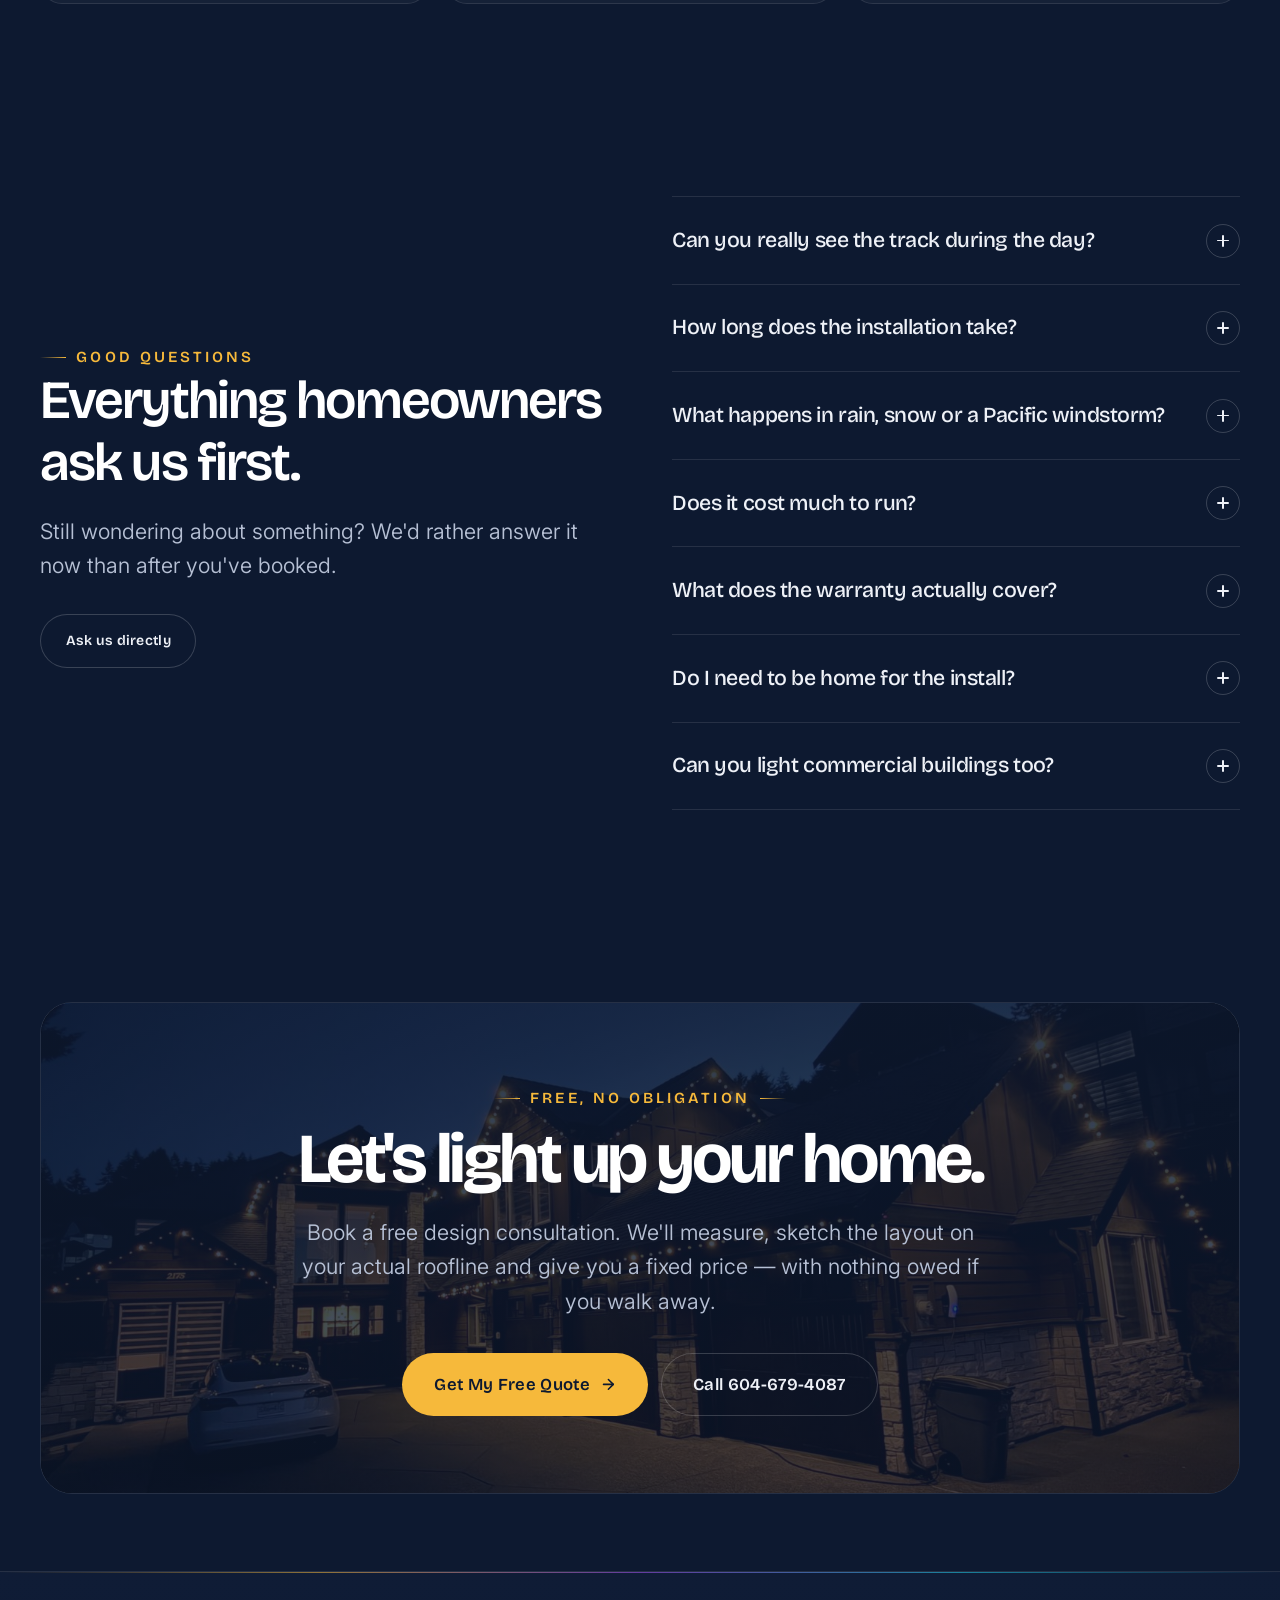
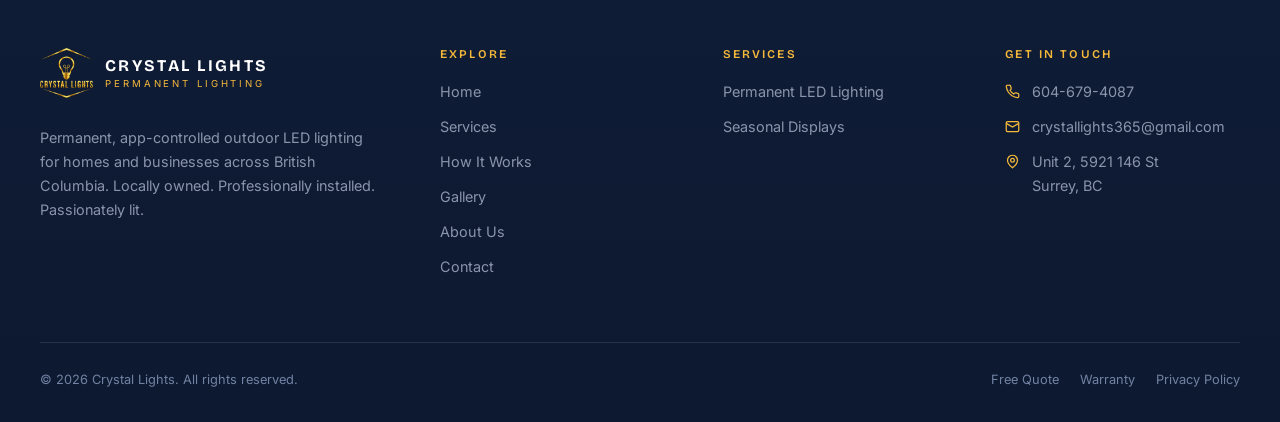
==== commit dd14bb1e: "Update quote submission to crystallights365@gmail.com, Bebas Neue uppercase hero title, footer email" ====
--- a/index.html
+++ b/index.html
@@ -16,9 +16,9 @@
 
 <link rel="preconnect" href="https://fonts.googleapis.com">
 <link rel="preconnect" href="https://fonts.gstatic.com" crossorigin>
-<link href="https://fonts.googleapis.com/css2?family=Bricolage+Grotesque:opsz,wght@12..96,300..800&family=Inter:wght@300;400;500;600;700&family=Instrument+Serif:ital@0;1&display=swap" rel="stylesheet">
+<link href="https://fonts.googleapis.com/css2?family=Bebas+Neue&family=Bricolage+Grotesque:opsz,wght@12..96,300..800&family=Inter:wght@300;400;500;600;700&family=Instrument+Serif:ital@0;1&display=swap" rel="stylesheet">
 <link rel="icon" type="image/png" href="assets/img/favicon.png">
-<link rel="stylesheet" href="assets/css/style.css?v=20260925v3">
+<link rel="stylesheet" href="assets/css/style.css?v=20260928v4">
 
 <script type="application/ld+json">
 {
@@ -137,7 +137,7 @@
   <div class="drawer__foot">
     <div class="drawer__contact">
       <a href="tel:+16046794087">604-679-4087</a>
-      <a href="mailto:info@crystallights.ca">info@crystallights.ca</a>
+      <a href="mailto:crystallights365@gmail.com">crystallights365@gmail.com</a>
       <span class="muted small">Unit 2, 5921 146 St, Surrey, BC</span>
     </div>
     <a class="btn btn--block" href="contact.html">Book a Free Design Consult</a>
@@ -166,9 +166,9 @@
       </span>
 
       <h1 class="hero__title">
-        <span class="line"><span>Permanent</span></span>
-        <span class="line"><span>outdoor</span></span>
-        <span class="line"><span class="spectrum-text">lighting.</span></span>
+        <span class="line"><span>PERMANENT</span></span>
+        <span class="line"><span>OUTDOOR</span></span>
+        <span class="line"><span class="spectrum-text">LIGHTING.</span></span>
       </h1>
 
       <p class="hero__sub">
@@ -893,7 +893,7 @@
           </li>
           <li class="with-ic">
             <svg viewBox="0 0 24 24" fill="none" stroke="currentColor" stroke-width="2"><rect x="2" y="4" width="20" height="16" rx="2"/><path d="m2 7 10 6 10-6"/></svg>
-            <a href="mailto:info@crystallights.ca">info@crystallights.ca</a>
+            <a href="mailto:crystallights365@gmail.com">crystallights365@gmail.com</a>
           </li>
           <li class="with-ic">
             <svg viewBox="0 0 24 24" fill="none" stroke="currentColor" stroke-width="2" stroke-linecap="round"><path d="M20 10c0 6-8 12-8 12s-8-6-8-12a8 8 0 0 1 16 0Z"/><circle cx="12" cy="10" r="3"/></svg>
@@ -990,6 +990,6 @@
 </div>
 
 <script src="assets/js/reviews.js?v=20260925v3" defer></script>
-<script src="assets/js/main.js?v=20260925v3" defer></script>
+<script src="assets/js/main.js?v=20260928v4" defer></script>
 </body>
 </html>
--- a/assets/css/style.css
+++ b/assets/css/style.css
@@ -2,6 +2,7 @@
    Crystal Lights — Core Stylesheet
    Permanent outdoor LED lighting · British Columbia
    ========================================================================== */
+@import url('https://fonts.googleapis.com/css2?family=Bebas+Neue&display=swap');
 
 /* --------------------------------------------------------------------------
    1. Design tokens
@@ -139,7 +140,7 @@
 }
 
 /* Optical sizing: the bigger the type, the tighter it wants to be. */
-.h-display, .hero__title, .cta-band h2 { letter-spacing: -0.05em; font-weight: 700; }
+.h-display, .cta-band h2 { letter-spacing: -0.05em; font-weight: 700; }
 .h2 { letter-spacing: -0.04em; }
 
 p { text-wrap: pretty; }
@@ -725,21 +726,25 @@
 }
 
 .hero__title {
-  font-size: var(--step-5);
-  font-weight: 700;
-  letter-spacing: -0.045em;
+  font-family: 'Bebas Neue', var(--font-display), sans-serif;
+  font-size: clamp(3.8rem, 2rem + 8.5vw, 9.2rem);
+  font-weight: 400;
+  letter-spacing: 0.03em;
+  line-height: 0.92;
+  text-transform: uppercase;
   margin-top: 1.5rem;
   max-width: 15ch;
 }
 .hero__title .spectrum-text {
-  font-family: var(--font-display) !important;
+  font-family: 'Bebas Neue', var(--font-display), sans-serif !important;
   font-style: normal !important;
-  font-weight: 800 !important;
-  font-size: 1.25em !important;
+  font-weight: 400 !important;
+  font-size: 1.18em !important;
   display: inline-block;
-  line-height: 1.05;
-  letter-spacing: -0.045em !important;
+  line-height: 0.92;
+  letter-spacing: 0.03em !important;
   margin-top: 0.05em;
+  text-transform: uppercase;
 }
 
 .hero__sub {
@@ -1752,6 +1757,21 @@
 .form__status.is-shown { display: block; }
 .form__status.is-error { border-color: rgba(240, 57, 139, 0.4); background: rgba(240, 57, 139, 0.1); color: #ffa6c9; }
 
+.form-spinner {
+  display: inline-block;
+  width: 1rem;
+  height: 1rem;
+  border: 2px solid rgba(255, 255, 255, 0.35);
+  border-top-color: #ffffff;
+  border-radius: 50%;
+  animation: formSpin 0.7s linear infinite;
+  vertical-align: -2px;
+  margin-right: 0.5rem;
+}
+@keyframes formSpin {
+  to { transform: rotate(360deg); }
+}
+
 /* Multi-step quote builder */
 .steps-bar { display: flex; align-items: center; gap: 0.6rem; margin-bottom: 2rem; }
 .steps-bar__i {
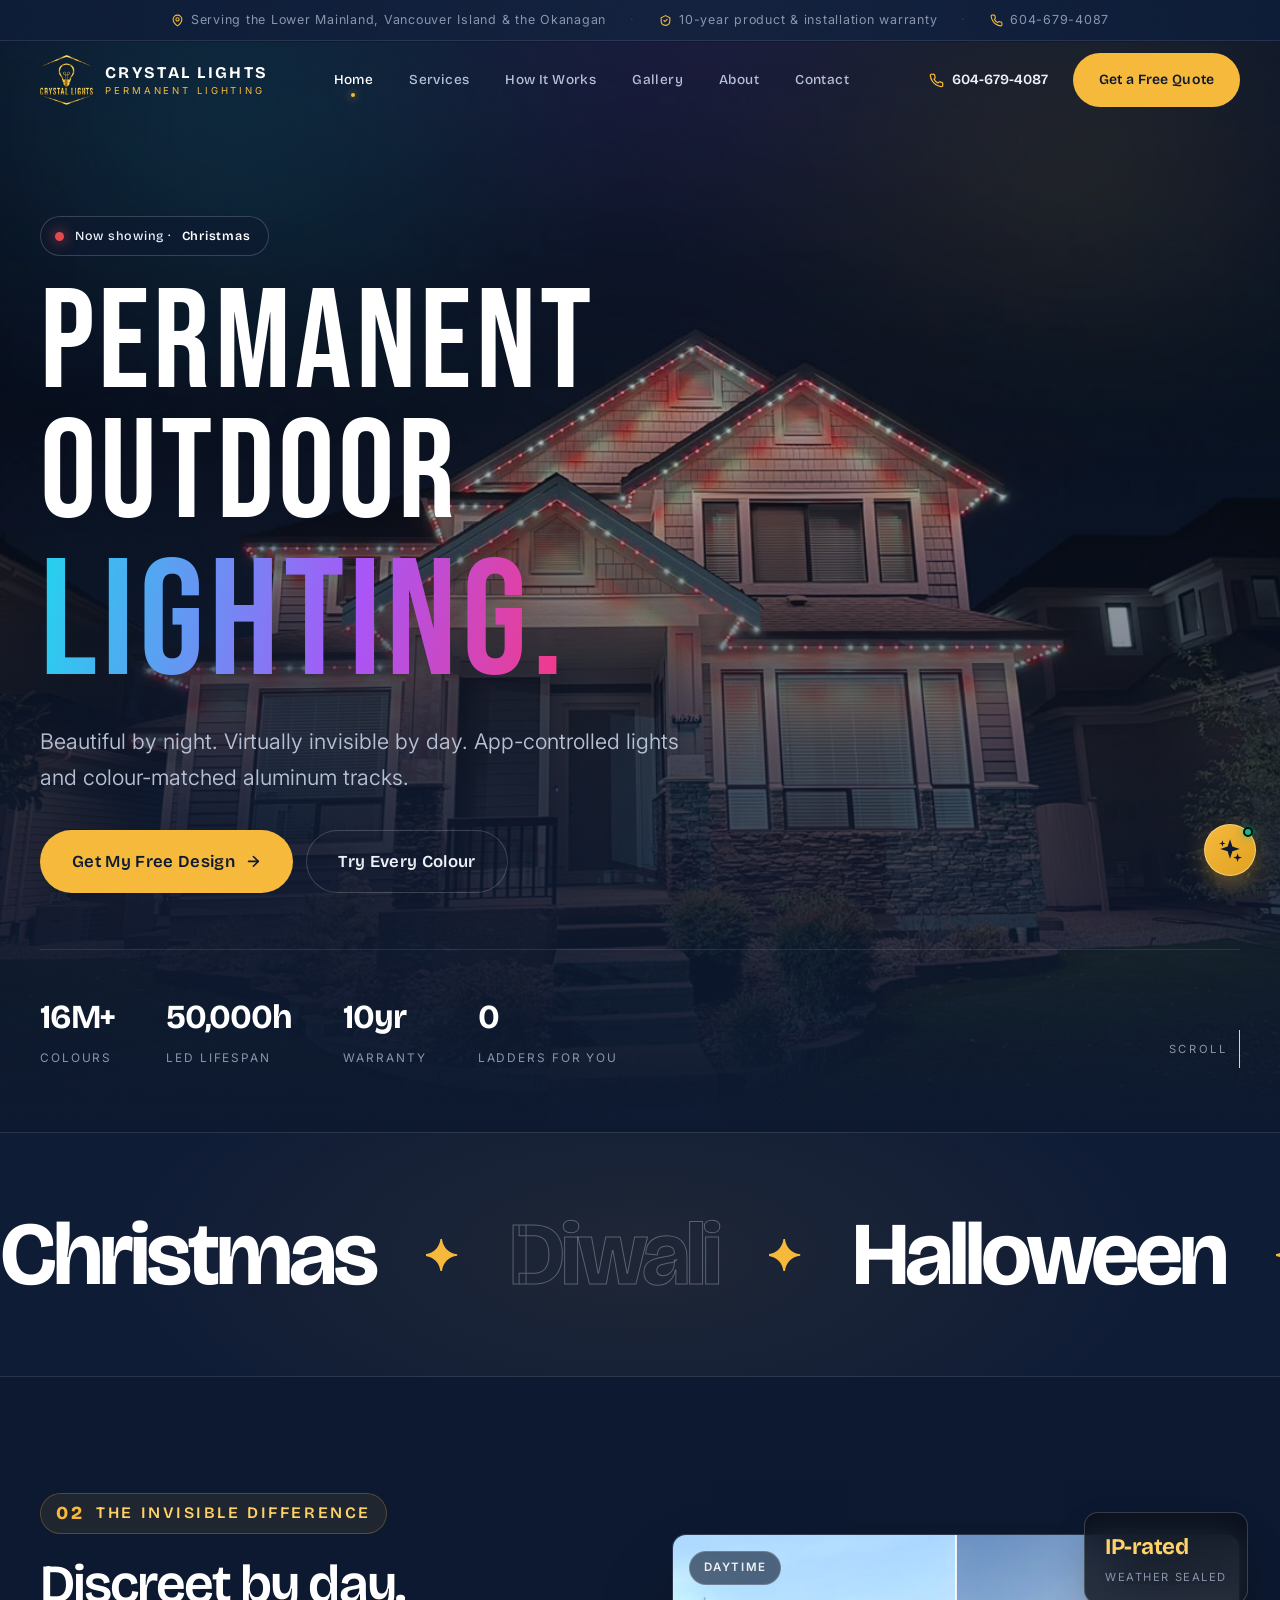
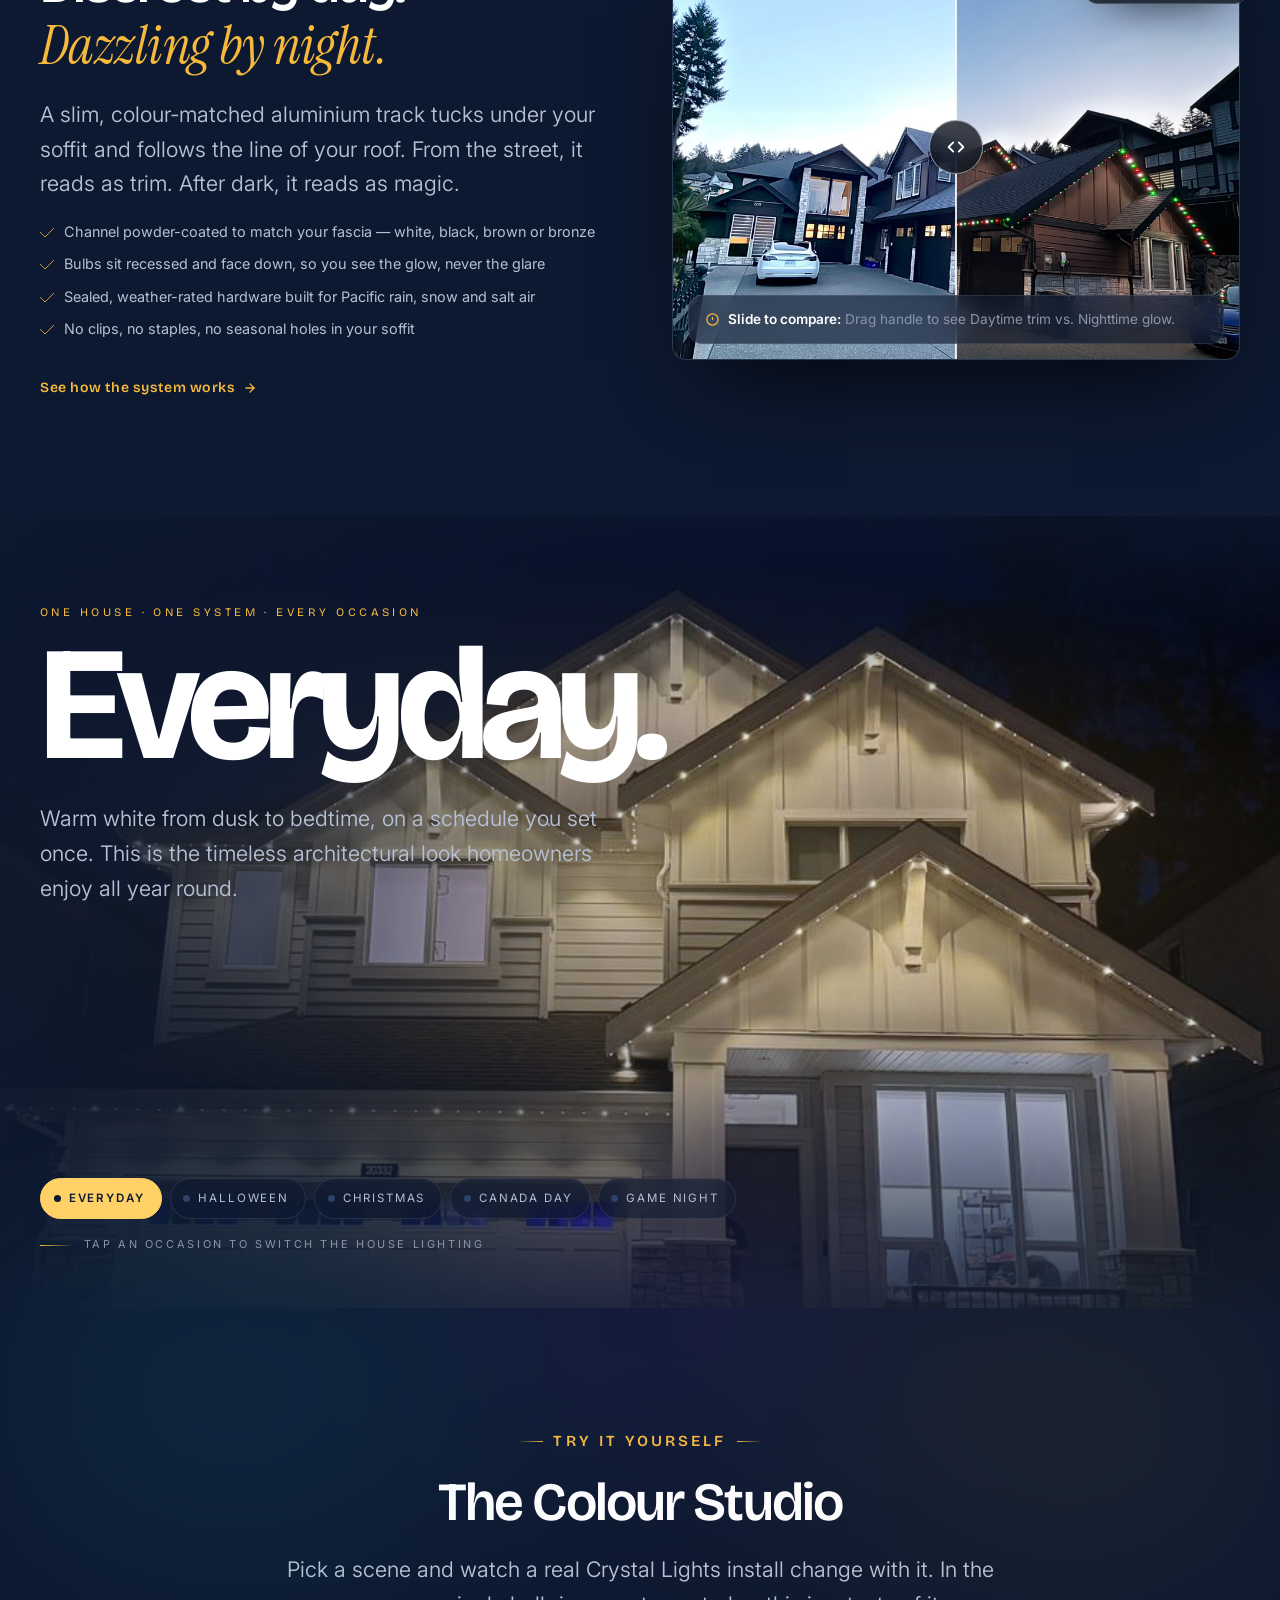
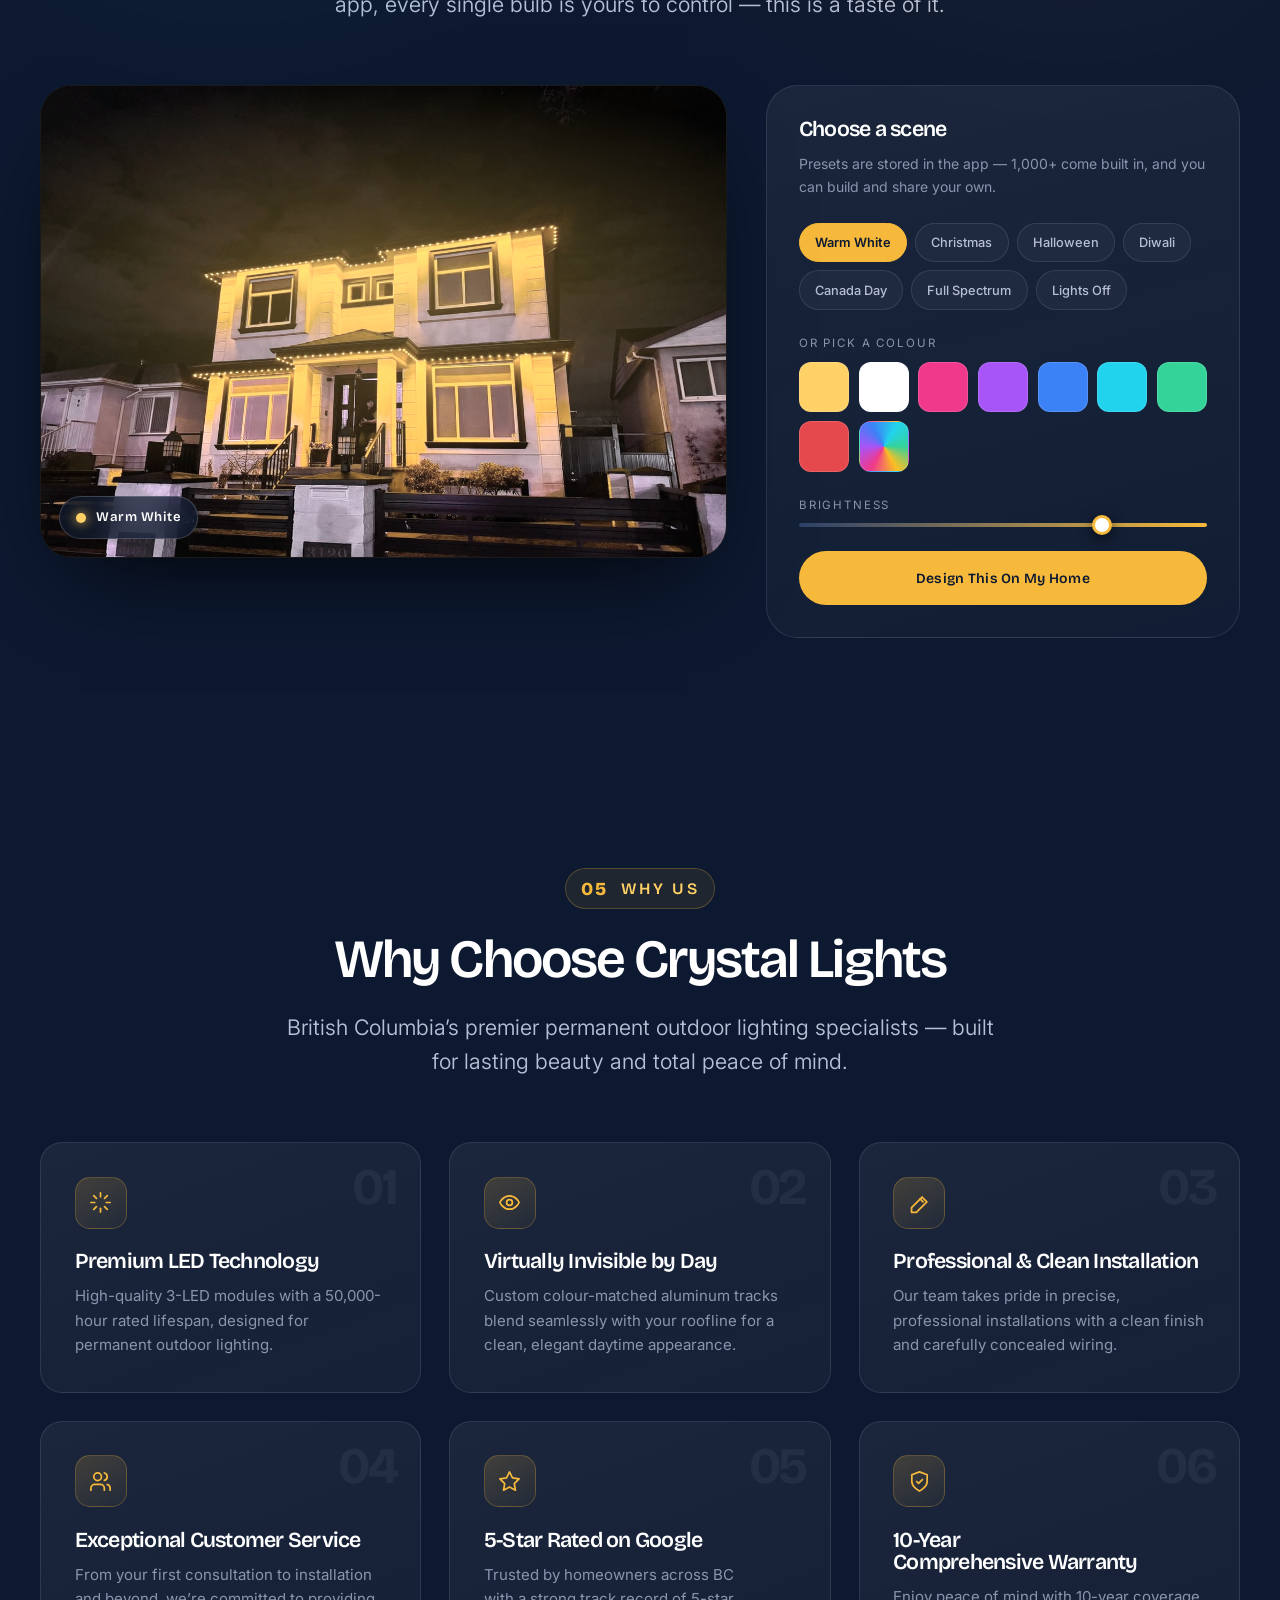
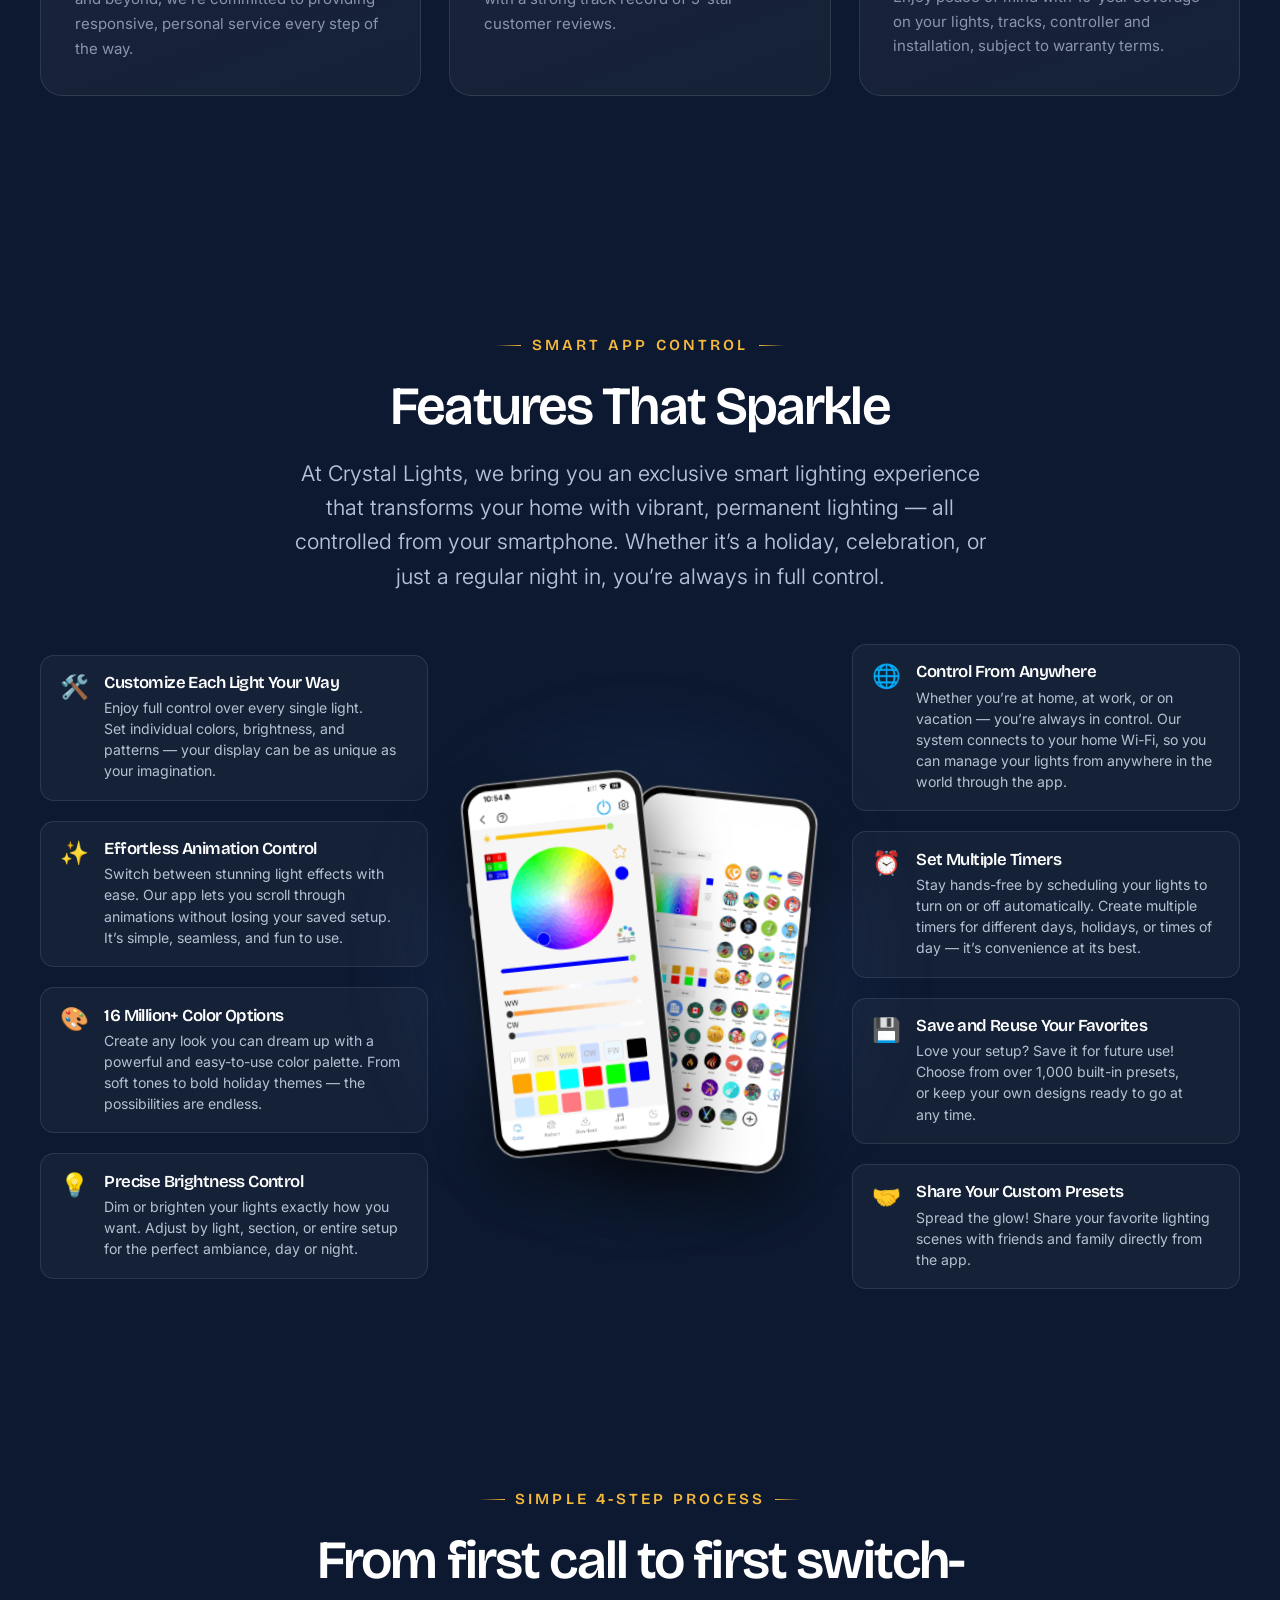
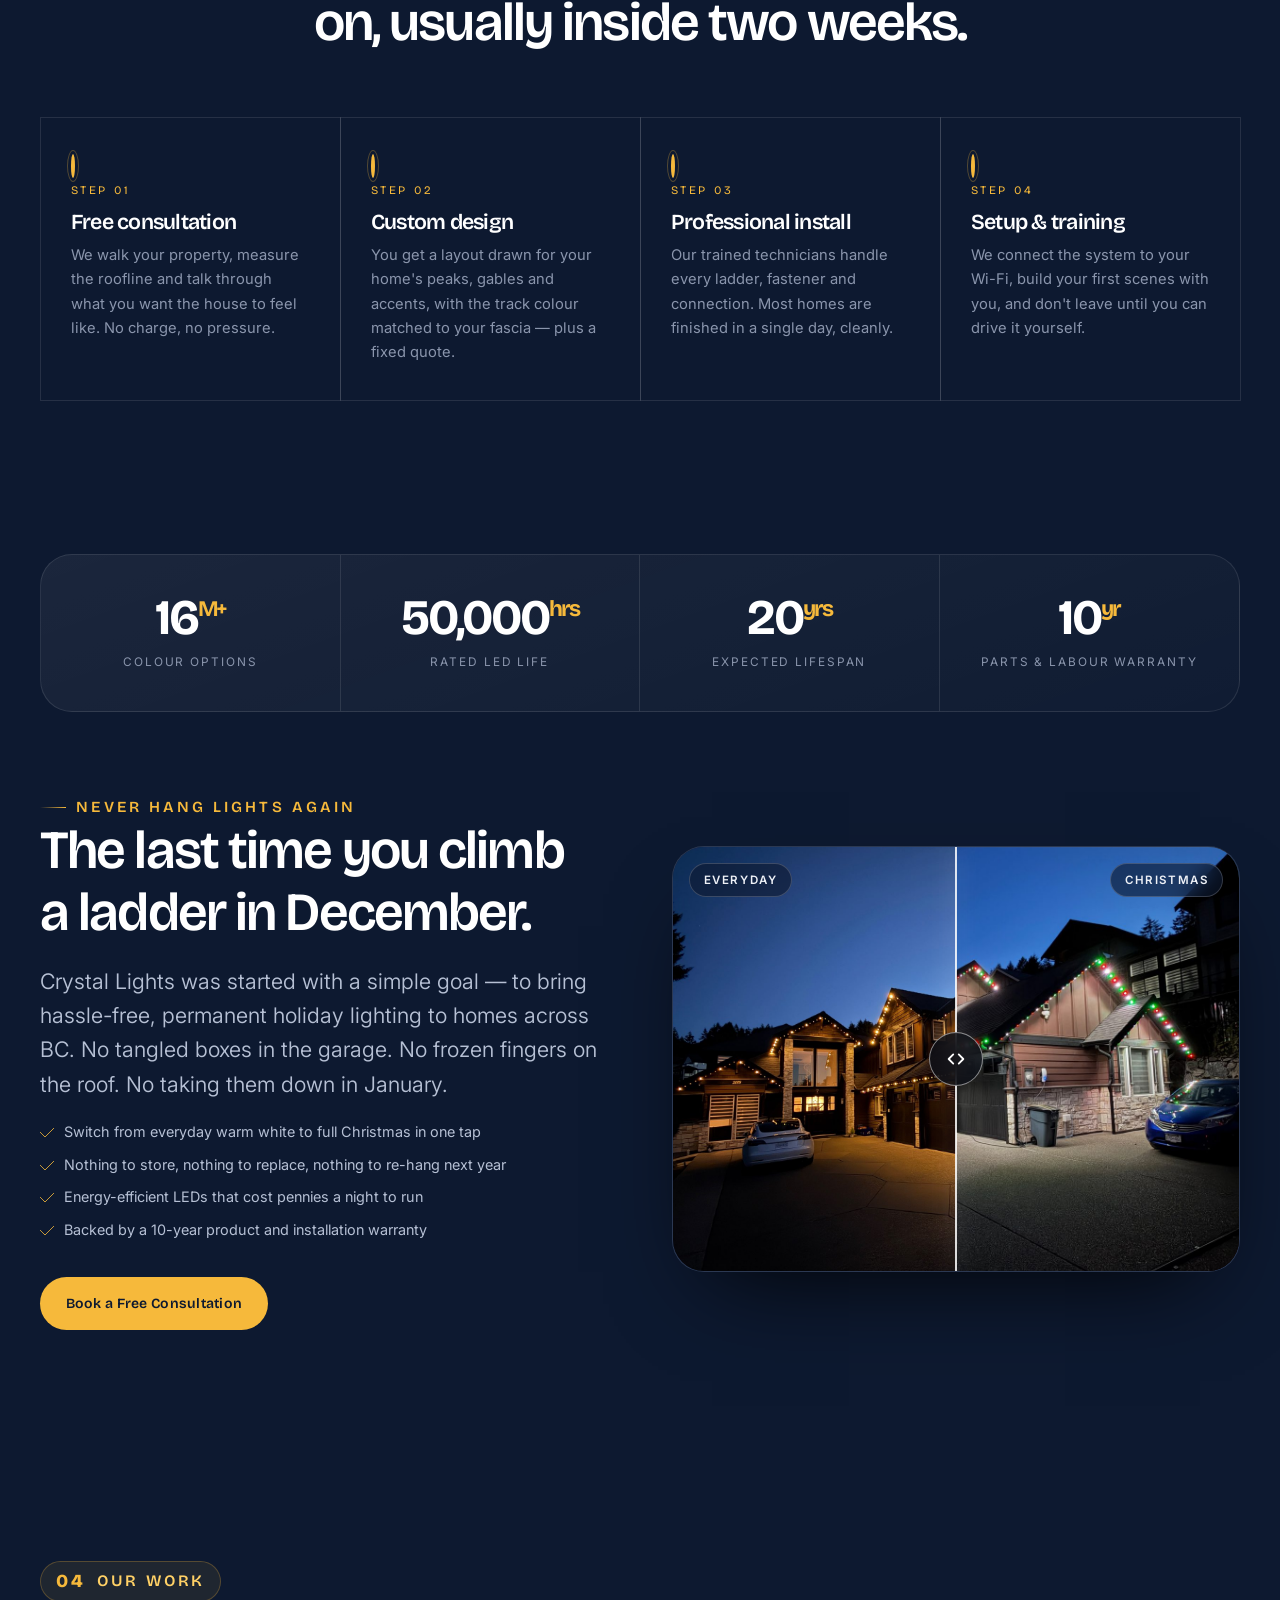
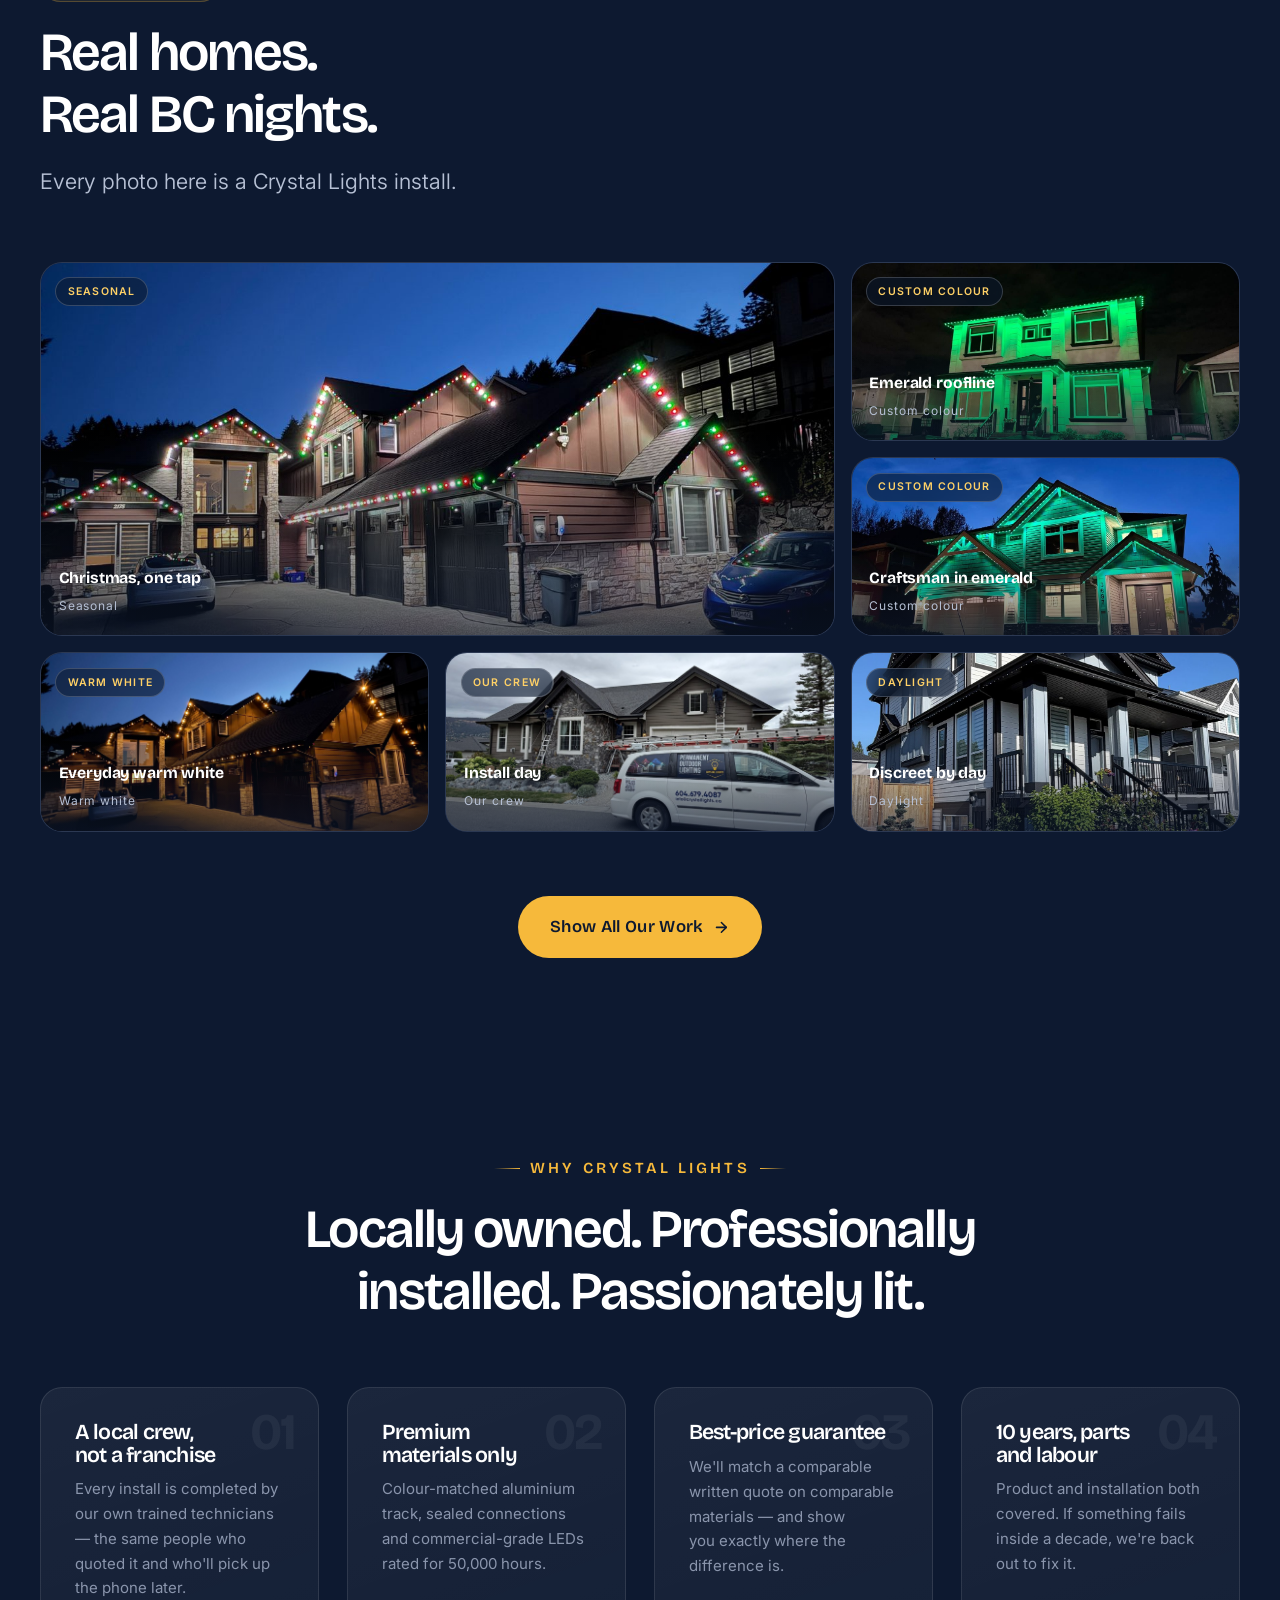
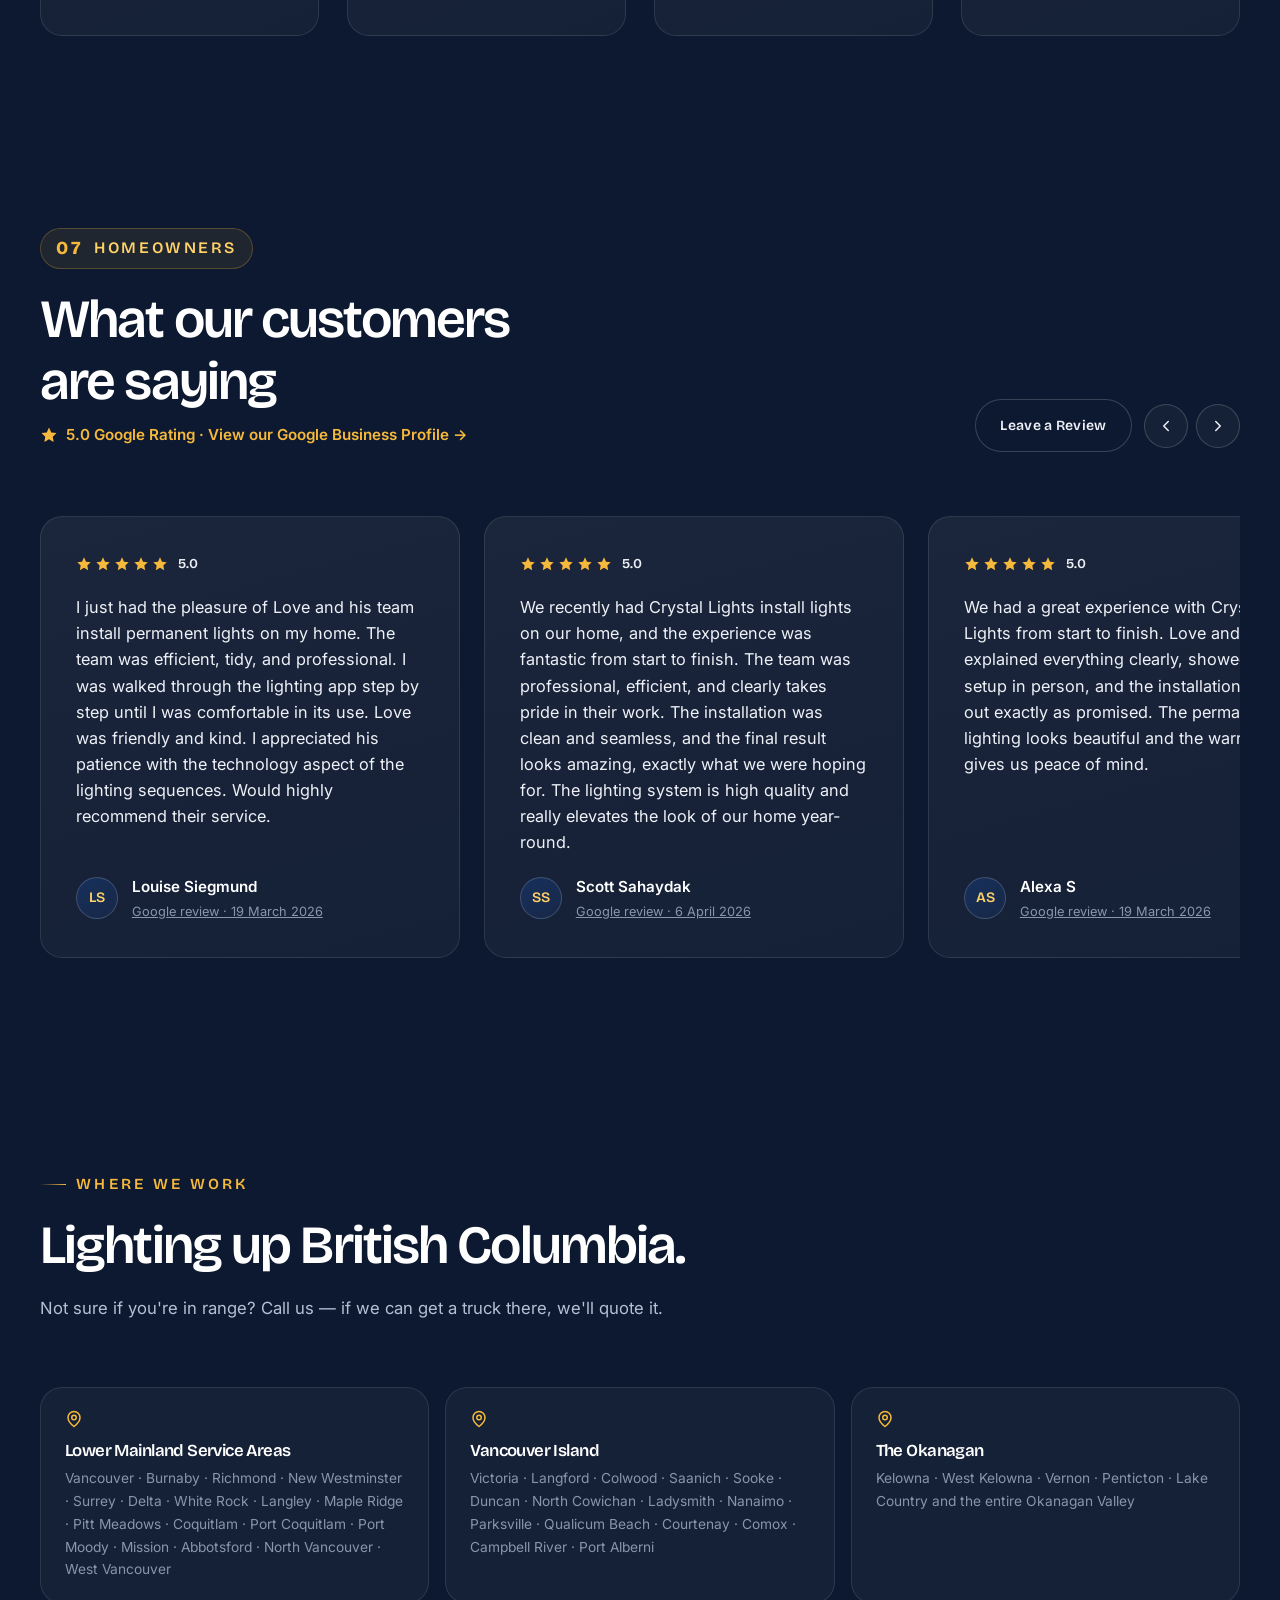
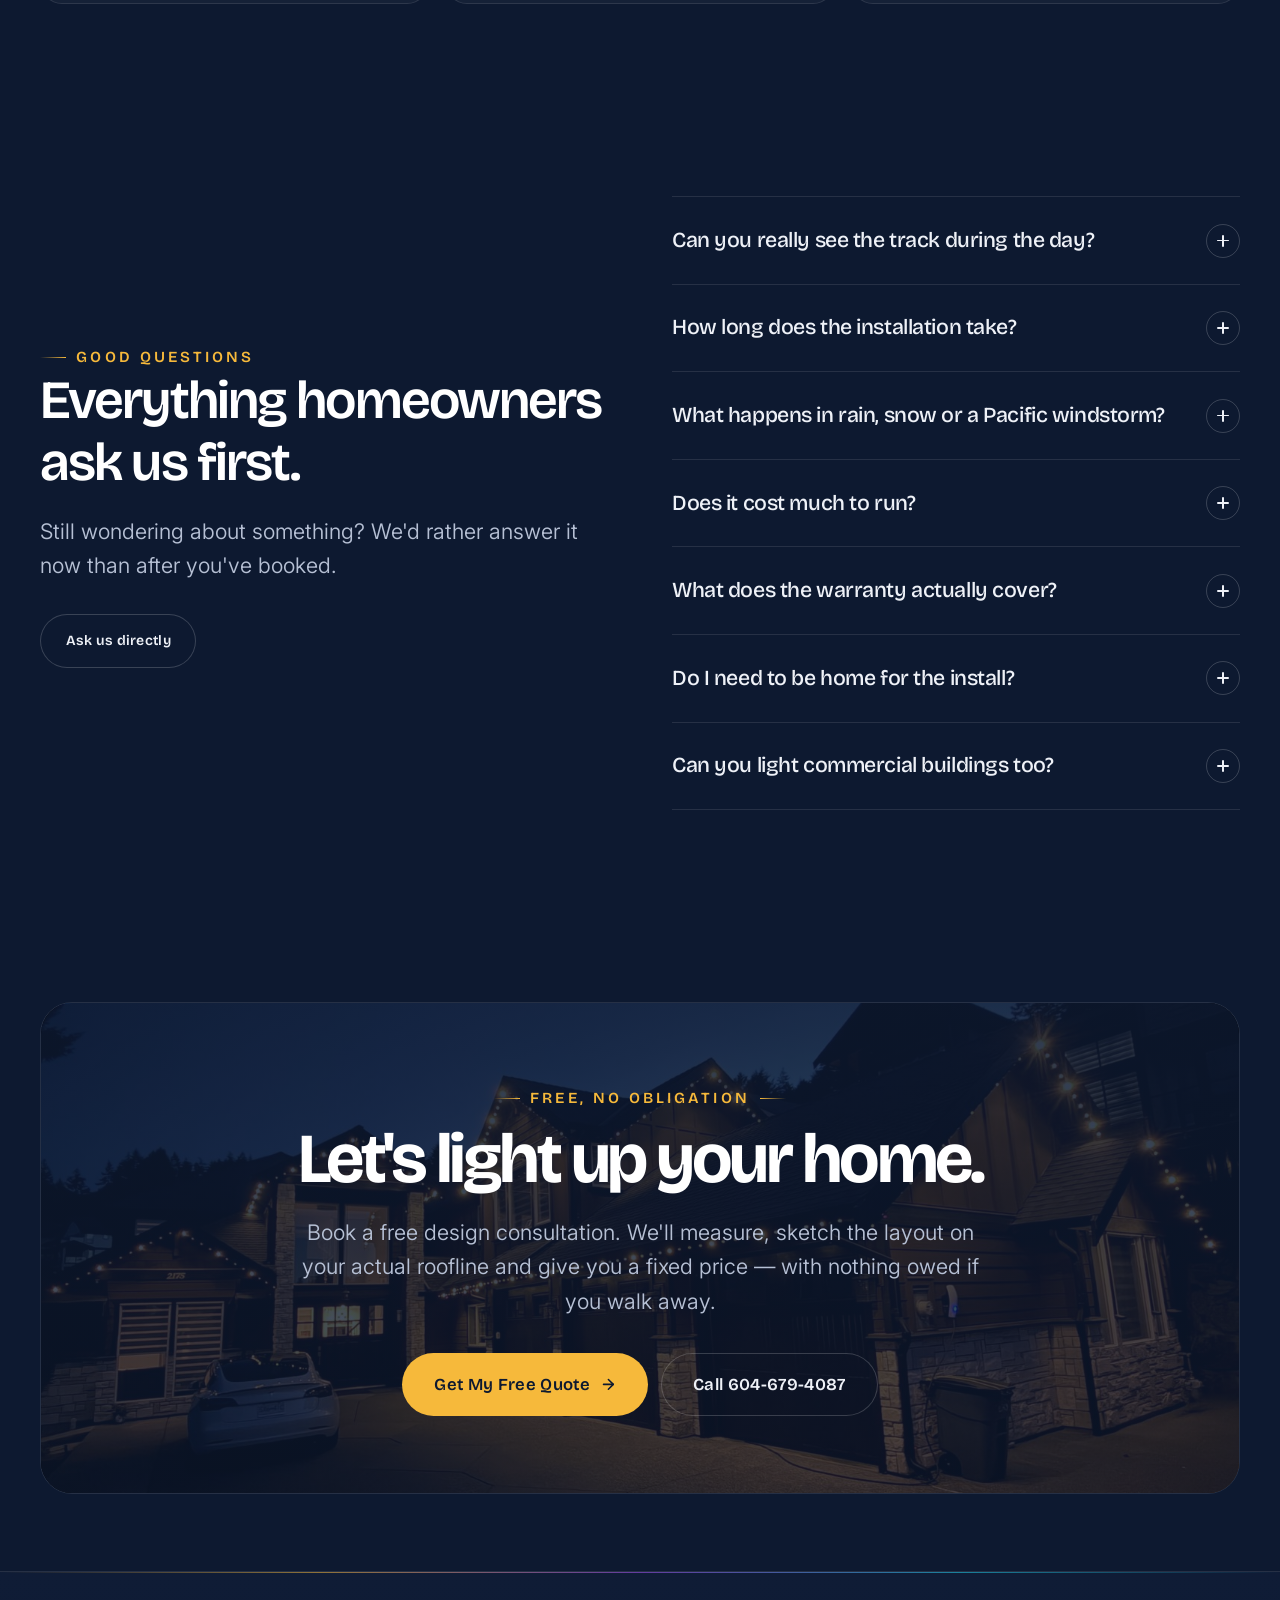
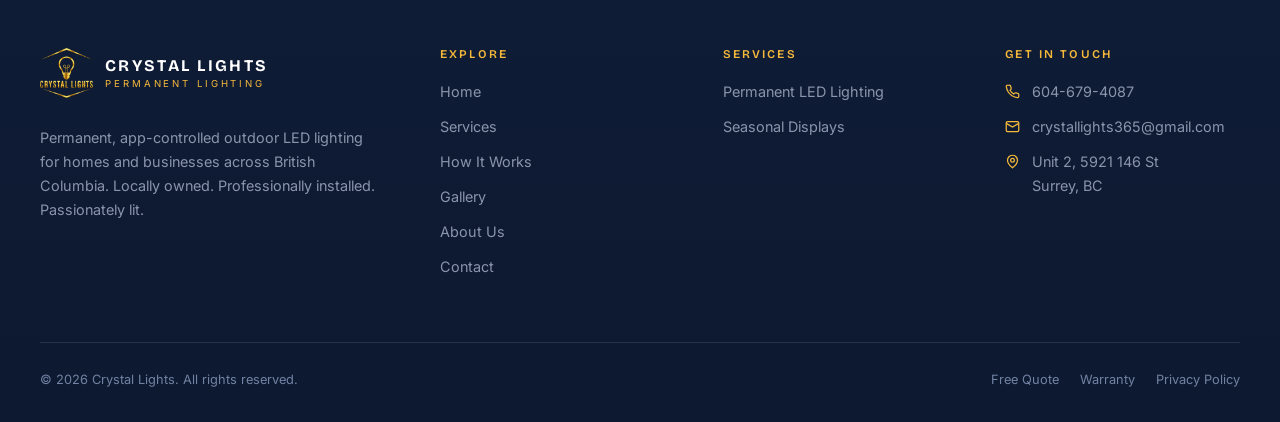
==== commit 7f74a2c1: "Remove scrolling Call and Free Quote dock and replace AI button text with compact AI symbol icon" ====
--- a/index.html
+++ b/index.html
@@ -18,7 +18,7 @@
 <link rel="preconnect" href="https://fonts.gstatic.com" crossorigin>
 <link href="https://fonts.googleapis.com/css2?family=Bebas+Neue&family=Bricolage+Grotesque:opsz,wght@12..96,300..800&family=Inter:wght@300;400;500;600;700&family=Instrument+Serif:ital@0;1&display=swap" rel="stylesheet">
 <link rel="icon" type="image/png" href="assets/img/favicon.png">
-<link rel="stylesheet" href="assets/css/style.css?v=20260928v4">
+<link rel="stylesheet" href="assets/css/style.css?v=20261003v1">
 
 <script type="application/ld+json">
 {
@@ -50,8 +50,6 @@
   <span class="ignite__mark">Crystal Lights</span>
 </div>
 
-<!-- ========================= STICKY HEADER WRAPPER ========================= -->
-<div class="header-wrap">
   <!-- ========================= TOP BAR ========================= -->
   <div class="topbar">
     <div class="shell topbar__inner">
@@ -106,7 +104,7 @@
       </div>
     </div>
   </header>
-</div>
+
 
 <!-- ========================= MOBILE DRAWER ========================= -->
 <div class="drawer" id="drawer" data-drawer>
@@ -931,22 +929,17 @@
   </div>
 </div>
 
-<!-- ========================= MOBILE DOCK ========================= -->
-<div class="dock" data-dock>
-  <a class="btn btn--ghost" href="tel:+16046794087">Call</a>
-  <a class="btn" href="contact.html">Free Quote</a>
-</div>
-
 <!-- ========================= AI LIGHTING ASSISTANT ========================= -->
 <div class="cl-ai-widget" id="clAiWidget">
-  <button class="cl-ai-trigger" id="clAiTrigger" type="button" aria-expanded="false" aria-label="Open Crystal Lights AI Assistant">
+  <button class="cl-ai-trigger" id="clAiTrigger" type="button" aria-expanded="false" aria-label="Ask Crystal AI" data-tooltip="Ask Crystal AI" title="Ask Crystal AI">
     <span class="cl-ai-trigger__icon" aria-hidden="true">
-      <svg viewBox="0 0 24 24" fill="none" stroke="currentColor" stroke-width="2.2" stroke-linecap="round" stroke-linejoin="round">
-        <path d="M12 2v4"/><path d="m4.93 4.93 2.83 2.83"/><path d="M2 12h4"/><path d="m4.93 19.07 2.83-2.83"/><path d="M12 18v4"/><path d="m16.24 16.24 2.83 2.83"/><path d="M18 12h4"/><path d="m16.24 7.76 2.83-2.83"/>
+      <svg viewBox="0 0 24 24" fill="currentColor">
+        <path d="M12 2L14.2 8.8L21 11L14.2 13.2L12 20L9.8 13.2L3 11L9.8 8.8L12 2Z"/>
+        <path d="M19 15L20 18L23 19L20 20L19 23L18 20L15 19L18 18L19 15Z"/>
+        <path d="M5 3L5.7 5.3L8 6L5.7 6.7L5 9L4.3 6.7L2 6L4.3 5.3L5 3Z"/>
       </svg>
     </span>
-    <span>Ask Crystal AI</span>
-    <span class="cl-ai-trigger__badge">Online</span>
+    <span class="cl-ai-status-dot" aria-hidden="true"></span>
   </button>
 
   <div class="cl-ai-modal" id="clAiModal" role="dialog" aria-modal="true" aria-label="Crystal Lights AI Assistant">
@@ -990,6 +983,6 @@
 </div>
 
 <script src="assets/js/reviews.js?v=20260925v3" defer></script>
-<script src="assets/js/main.js?v=20260928v4" defer></script>
+<script src="assets/js/main.js?v=20261003v1" defer></script>
 </body>
 </html>
--- a/assets/css/style.css
+++ b/assets/css/style.css
@@ -377,22 +377,6 @@
 /* --------------------------------------------------------------------------
    7. Header / navigation
    -------------------------------------------------------------------------- */
-.header-wrap {
-  position: sticky;
-  top: 0;
-  z-index: 80;
-  width: 100%;
-}
-.header-wrap .topbar {
-  position: relative;
-  z-index: 2;
-}
-.header-wrap .site-header {
-  position: relative;
-  top: auto;
-  z-index: 1;
-}
-
 .topbar {
   position: relative;
   z-index: 60;
@@ -434,8 +418,7 @@
   border-bottom: 1px solid transparent;
 }
 
-.site-header.is-stuck,
-.header-wrap.is-stuck .site-header {
+.site-header.is-stuck {
   background: rgba(7, 10, 18, 0.88);
   backdrop-filter: blur(18px) saturate(140%);
   -webkit-backdrop-filter: blur(18px) saturate(140%);
@@ -1928,25 +1911,10 @@
 .footer__bar a:hover { color: var(--gold-300); }
 
 /* --------------------------------------------------------------------------
-   23. Floating quote button (mobile)
+   23. Floating quote button (mobile dock - disabled per client request)
    -------------------------------------------------------------------------- */
 .dock {
-  position: fixed;
-  left: var(--gutter);
-  right: var(--gutter);
-  bottom: 1rem;
-  z-index: 60;
-  display: none;
-  gap: 0.6rem;
-  transform: translateY(150%);
-  transition: transform 0.5s var(--ease-out);
-}
-.dock.is-shown { transform: none; }
-.dock .btn { flex: 1; }
-@media (max-width: 640px) {
-  .dock { display: flex; }
-  /* Keep the fixed dock from sitting on top of the footer. */
-  body { padding-bottom: 5.25rem; }
+  display: none !important;
 }
 
 /* --------------------------------------------------------------------------
@@ -2669,31 +2637,42 @@
   right: 24px;
   z-index: 999;
   font-family: var(--font-body);
+  transition: transform 0.35s var(--ease-out), opacity 0.25s var(--ease-out), visibility 0.25s;
+}
+
+@keyframes clAiGlowPulse {
+  0%, 100% {
+    box-shadow: 0 8px 24px -4px rgba(246, 185, 59, 0.55), 0 3px 12px rgba(0, 0, 0, 0.4);
+  }
+  50% {
+    box-shadow: 0 12px 32px -4px rgba(246, 185, 59, 0.8), 0 0 18px rgba(246, 185, 59, 0.4), 0 3px 12px rgba(0, 0, 0, 0.4);
+  }
 }
 
 .cl-ai-trigger {
   position: relative;
-  display: inline-flex;
-  align-items: center;
-  gap: 0.65rem;
+  display: flex;
+  align-items: center;
+  justify-content: center;
+  width: 52px;
+  height: 52px;
+  padding: 0;
+  border-radius: 50%;
   background: linear-gradient(135deg, var(--gold-400), var(--gold-500));
   color: var(--ink-000);
-  font-family: var(--font-display);
-  font-size: 0.92rem;
-  font-weight: 700;
-  padding: 0.75rem 1.25rem 0.75rem 1.05rem;
-  border-radius: var(--r-pill);
-  border: 1px solid rgba(255, 233, 176, 0.4);
-  box-shadow: 0 10px 30px -8px rgba(246, 185, 59, 0.5), 0 4px 12px rgba(0, 0, 0, 0.4);
+  border: 1.5px solid rgba(255, 233, 176, 0.6);
+  box-shadow: 0 8px 24px -4px rgba(246, 185, 59, 0.55), 0 3px 12px rgba(0, 0, 0, 0.4);
   cursor: pointer;
+  animation: clAiGlowPulse 3.5s ease-in-out infinite;
   transition: transform 0.25s var(--ease-out), box-shadow 0.25s var(--ease-out);
 }
 .cl-ai-trigger:hover {
-  transform: translateY(-3px) scale(1.02);
-  box-shadow: 0 15px 35px -8px rgba(246, 185, 59, 0.7), 0 6px 16px rgba(0, 0, 0, 0.5);
+  animation: none;
+  transform: translateY(-3px) scale(1.08);
+  box-shadow: 0 14px 34px -5px rgba(246, 185, 59, 0.85), 0 6px 16px rgba(0, 0, 0, 0.5);
 }
 .cl-ai-trigger:active {
-  transform: translateY(-1px);
+  transform: translateY(-1px) scale(0.96);
 }
 .cl-ai-trigger__icon {
   display: flex;
@@ -2701,24 +2680,86 @@
   justify-content: center;
   width: 28px;
   height: 28px;
-  background: rgba(13, 25, 48, 0.12);
+}
+.cl-ai-trigger__icon svg {
+  width: 26px;
+  height: 26px;
+  color: var(--ink-000);
+}
+.cl-ai-status-dot {
+  position: absolute;
+  top: 2px;
+  right: 2px;
+  width: 10px;
+  height: 10px;
+  background: #10b981;
+  border: 2px solid #070a12;
   border-radius: 50%;
-}
-.cl-ai-trigger__icon svg {
-  width: 17px;
-  height: 17px;
-  color: var(--ink-000);
-}
-.cl-ai-trigger__badge {
-  background: #10b981;
-  color: #fff;
-  font-size: 0.65rem;
-  font-weight: 700;
-  text-transform: uppercase;
-  letter-spacing: 0.05em;
-  padding: 0.15rem 0.45rem;
-  border-radius: var(--r-pill);
-  box-shadow: 0 0 10px rgba(16, 185, 129, 0.6);
+  box-shadow: 0 0 8px rgba(16, 185, 129, 0.85);
+}
+
+/* Desktop hover tooltip */
+@media (hover: hover) and (min-width: 641px) {
+  .cl-ai-trigger[data-tooltip]::before {
+    content: attr(data-tooltip);
+    position: absolute;
+    right: calc(100% + 12px);
+    top: 50%;
+    transform: translateY(-50%) translateX(6px);
+    background: rgba(13, 25, 48, 0.95);
+    color: #fff;
+    font-size: 0.78rem;
+    font-weight: 600;
+    white-space: nowrap;
+    padding: 0.4rem 0.75rem;
+    border-radius: 8px;
+    border: 1px solid rgba(246, 185, 59, 0.3);
+    box-shadow: 0 6px 18px rgba(0, 0, 0, 0.5);
+    opacity: 0;
+    pointer-events: none;
+    transition: opacity 0.2s var(--ease-out), transform 0.2s var(--ease-out);
+  }
+  .cl-ai-trigger:hover[data-tooltip]::before {
+    opacity: 1;
+    transform: translateY(-50%) translateX(0);
+  }
+}
+
+@media (max-width: 640px) {
+  .cl-ai-widget {
+    bottom: calc(18px + env(safe-area-inset-bottom, 0px));
+    right: 18px;
+  }
+  .cl-ai-trigger {
+    width: 48px;
+    height: 48px;
+    box-shadow: 0 8px 22px -5px rgba(246, 185, 59, 0.55), 0 3px 10px rgba(0, 0, 0, 0.4);
+  }
+  .cl-ai-trigger__icon {
+    width: 24px;
+    height: 24px;
+  }
+  .cl-ai-trigger__icon svg {
+    width: 22px;
+    height: 22px;
+  }
+  .cl-ai-status-dot {
+    top: 1px;
+    right: 1px;
+    width: 9px;
+    height: 9px;
+  }
+}
+
+/* Typing Comfort: Auto-hide floating widget when typing or keyboard is open */
+body.is-typing .cl-ai-widget,
+body:has(input:focus) .cl-ai-widget,
+body:has(textarea:focus) .cl-ai-widget,
+body:has(select:focus) .cl-ai-widget {
+  opacity: 0 !important;
+  visibility: hidden !important;
+  pointer-events: none !important;
+  transform: translateY(120%) !important;
 }
 
 .cl-ai-modal {
